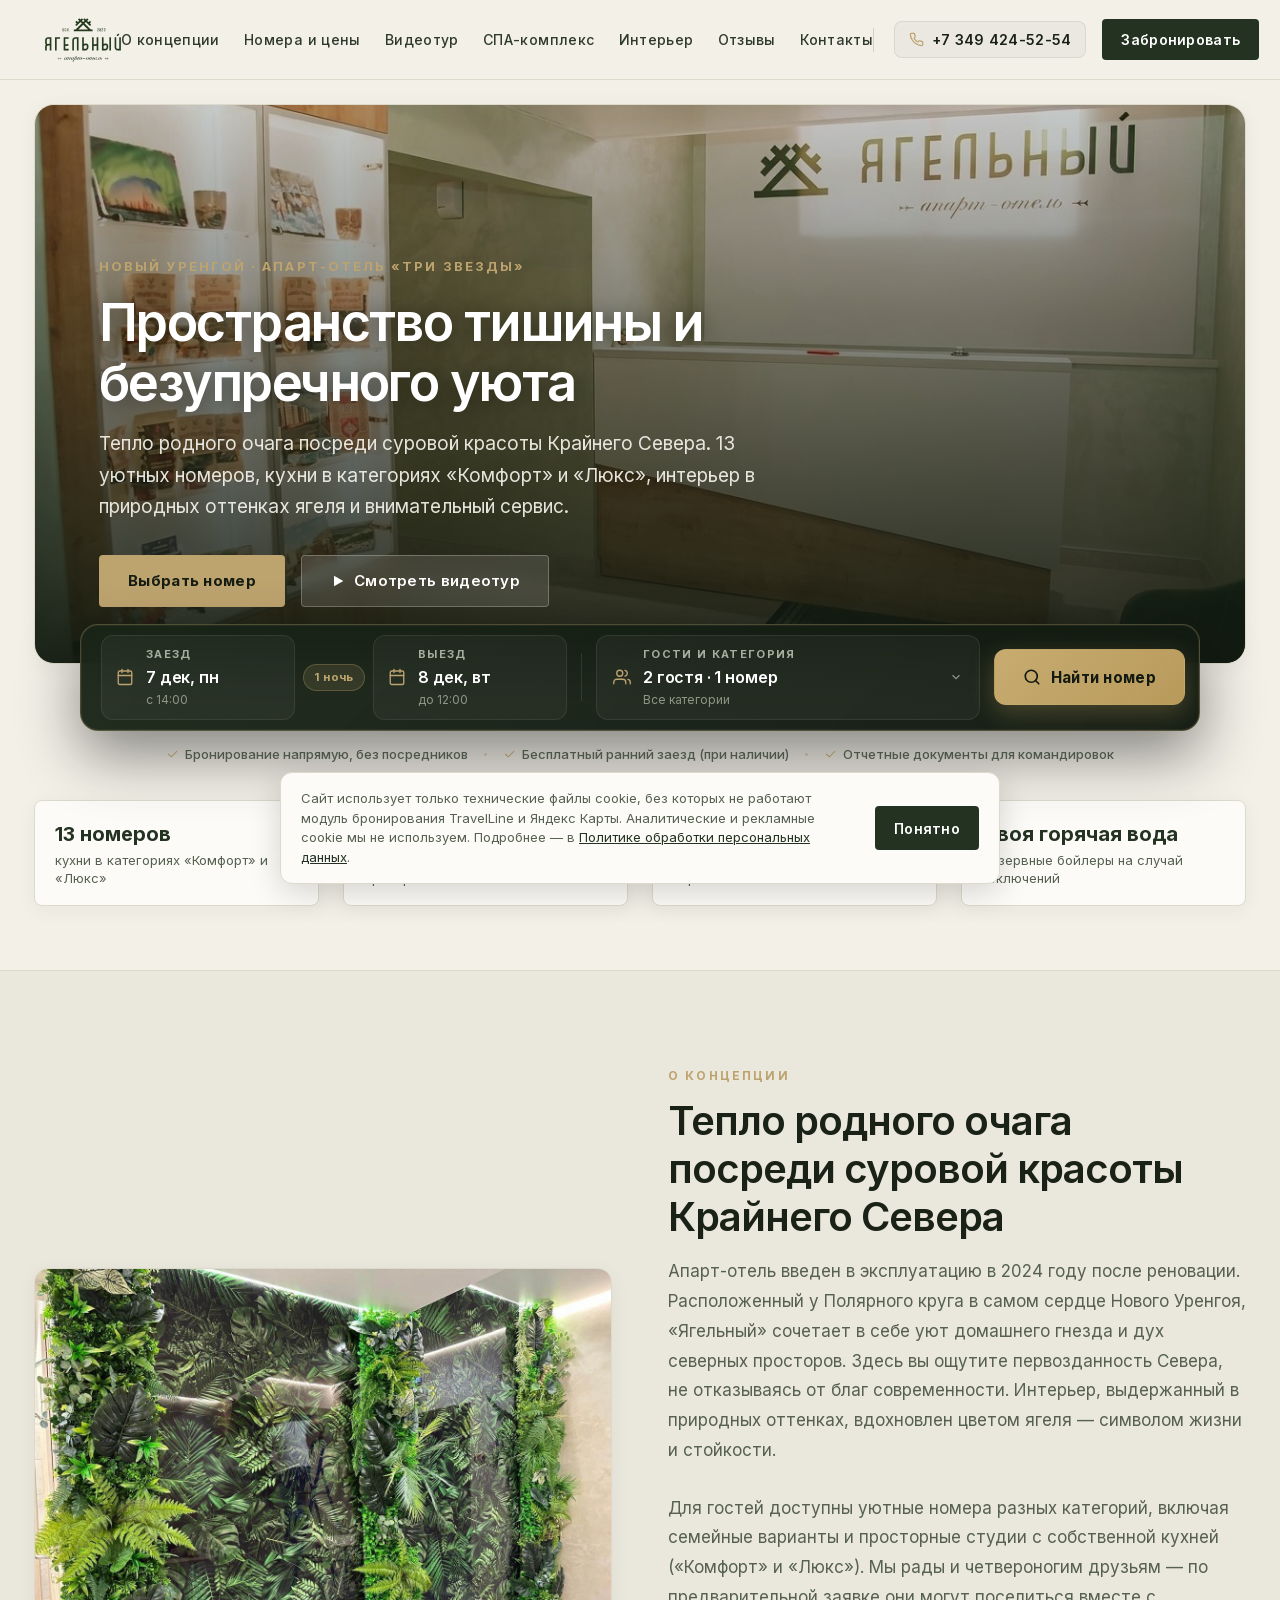
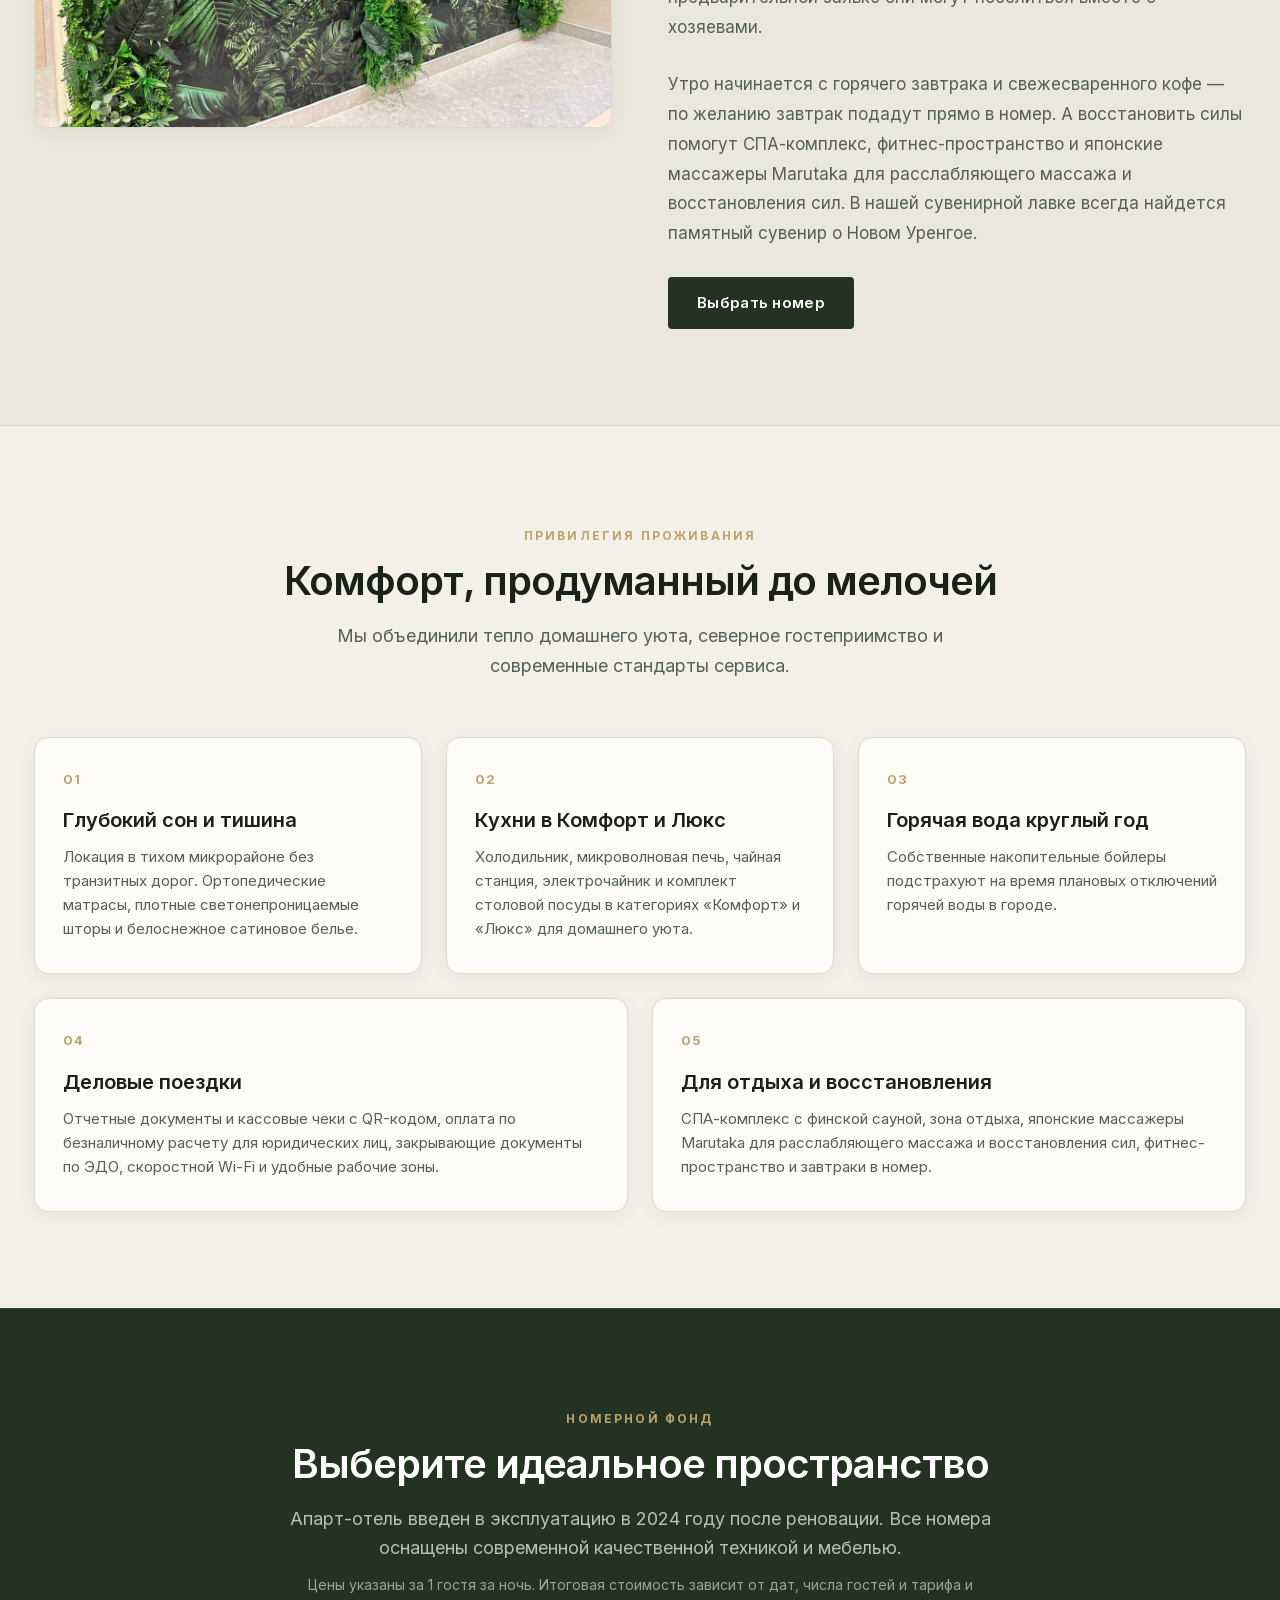
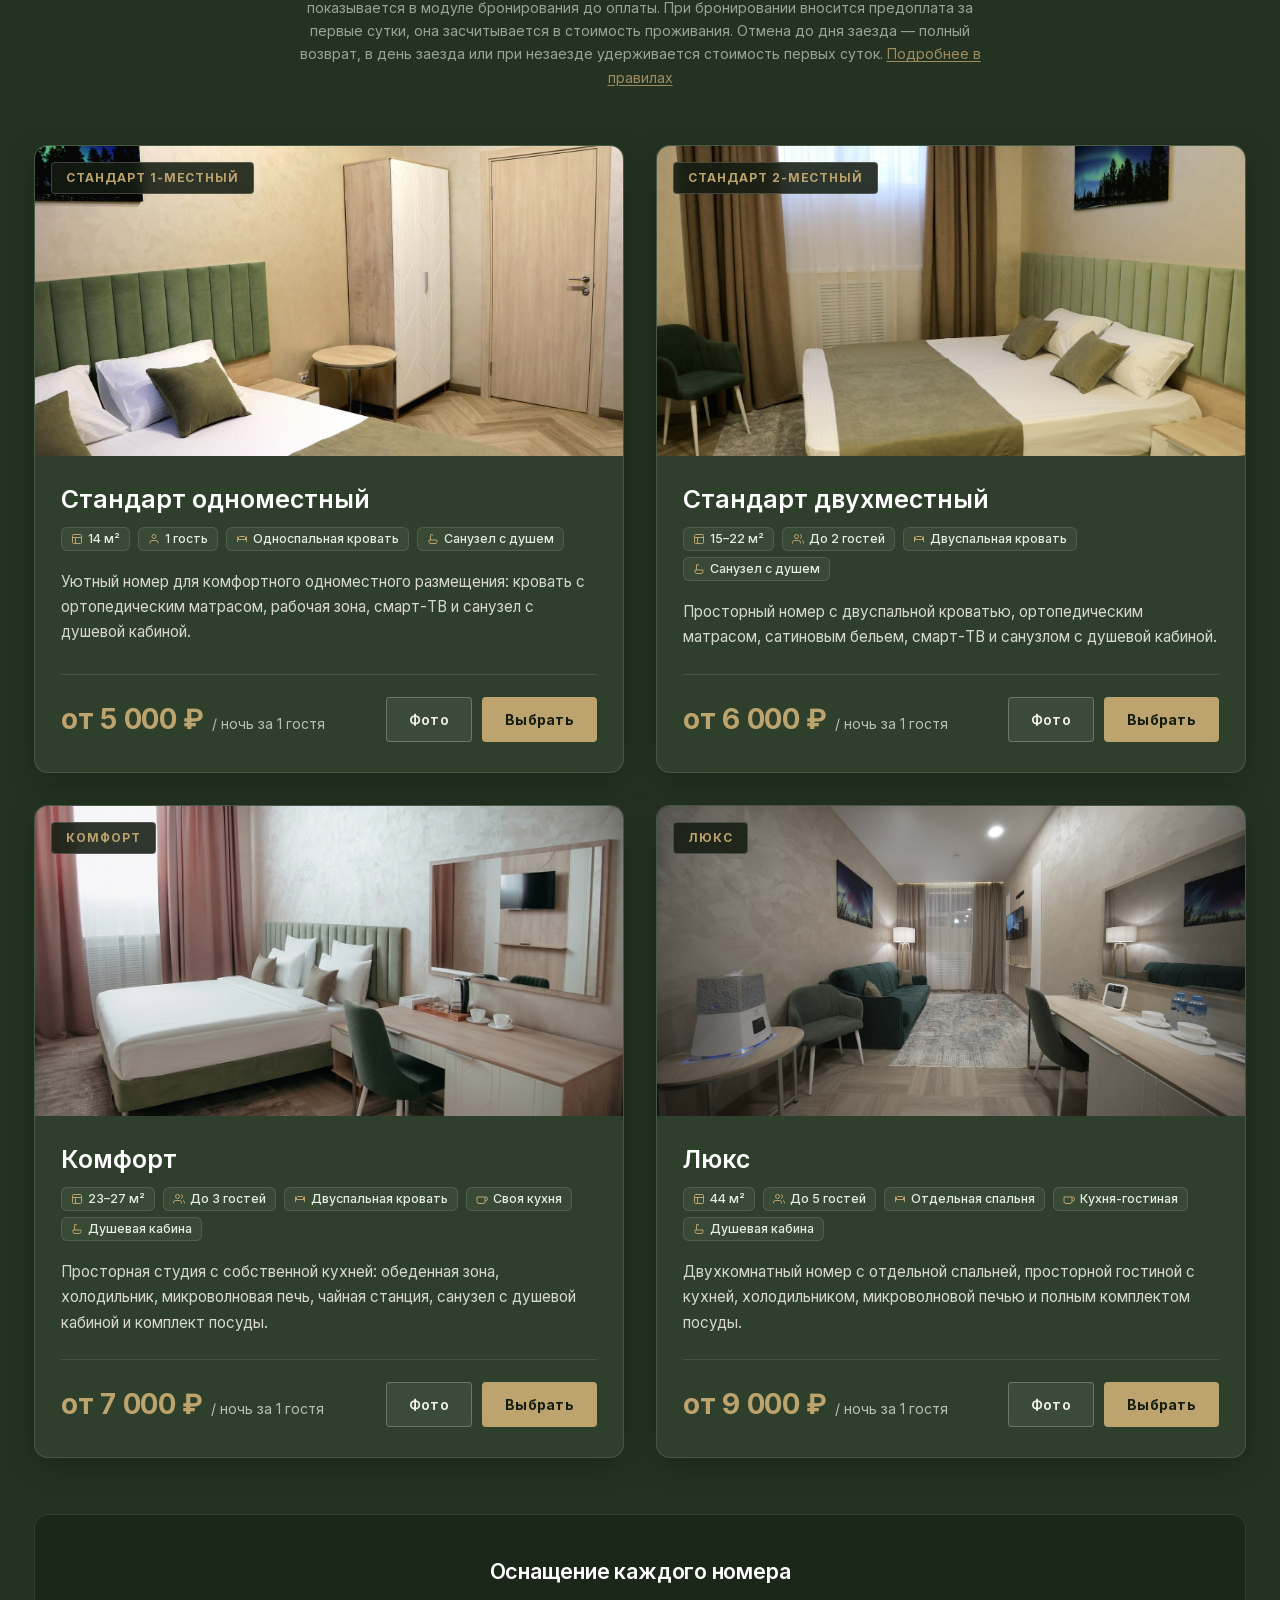
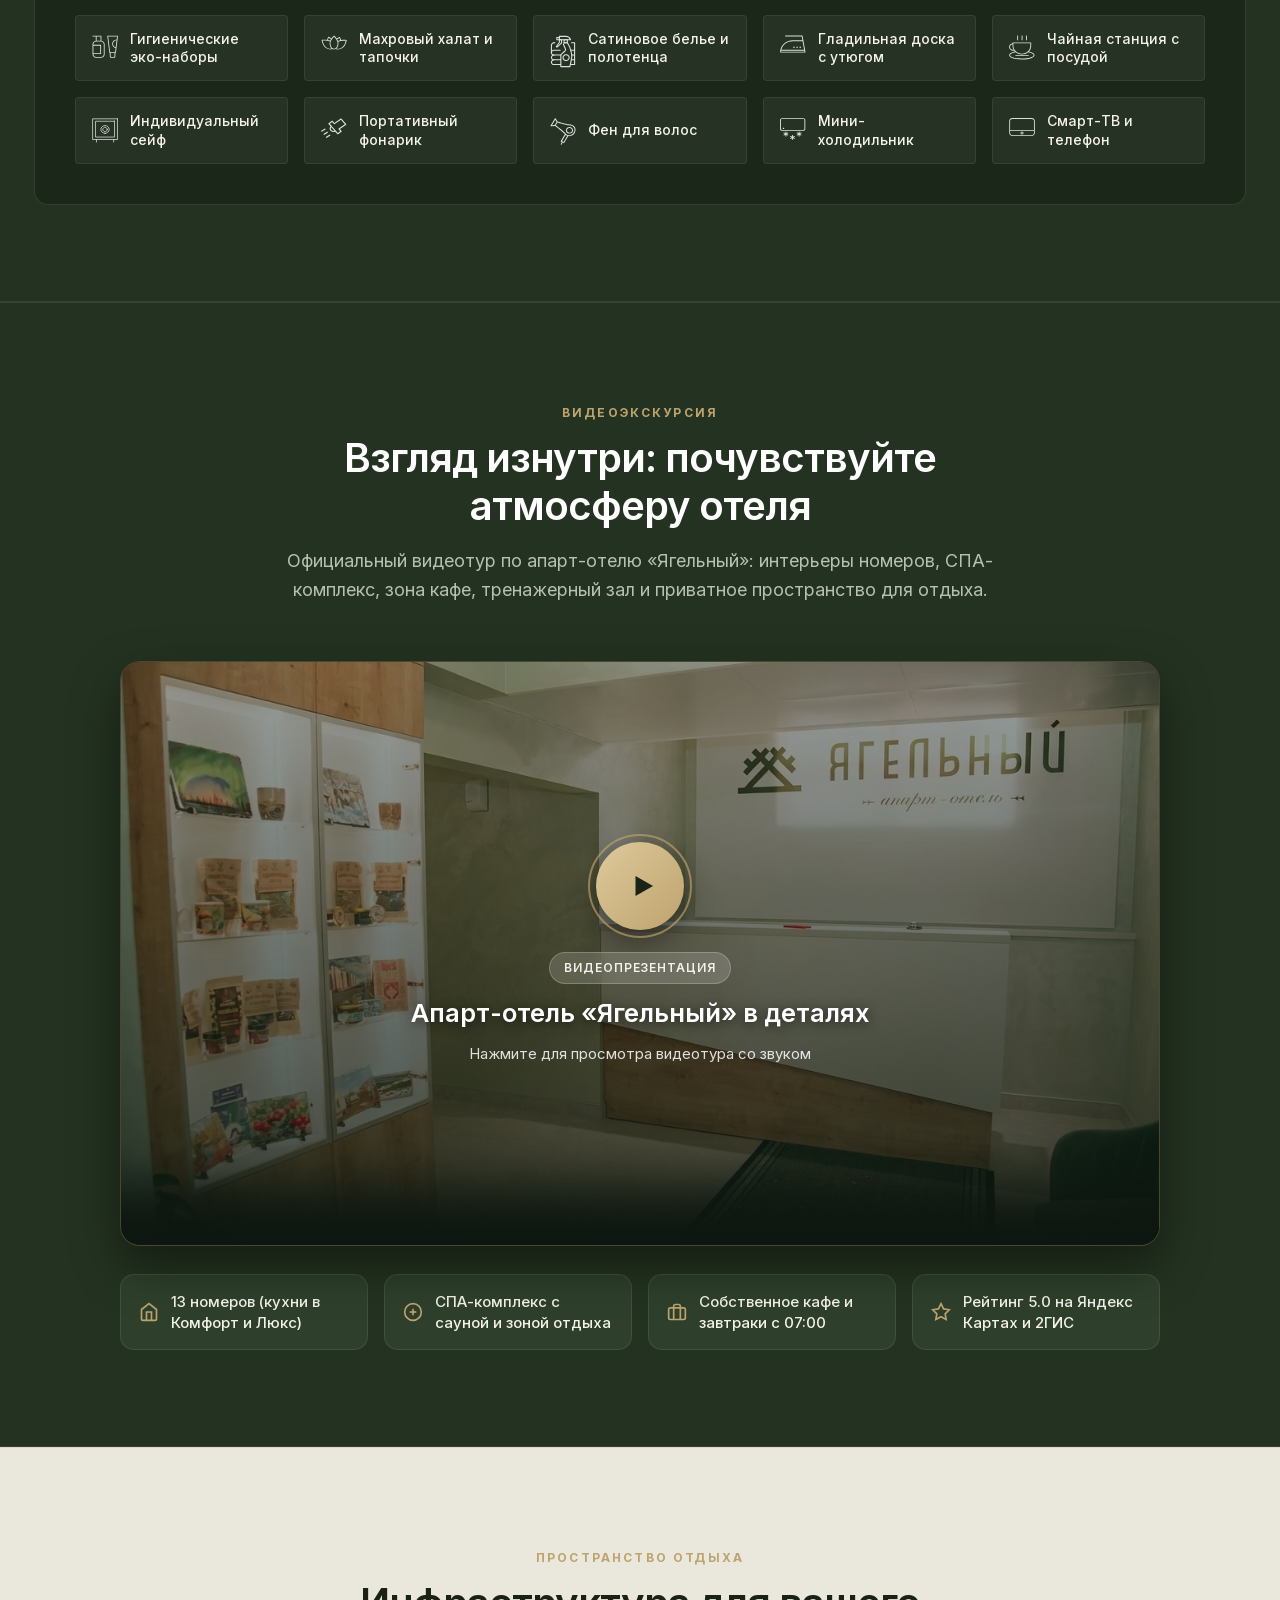
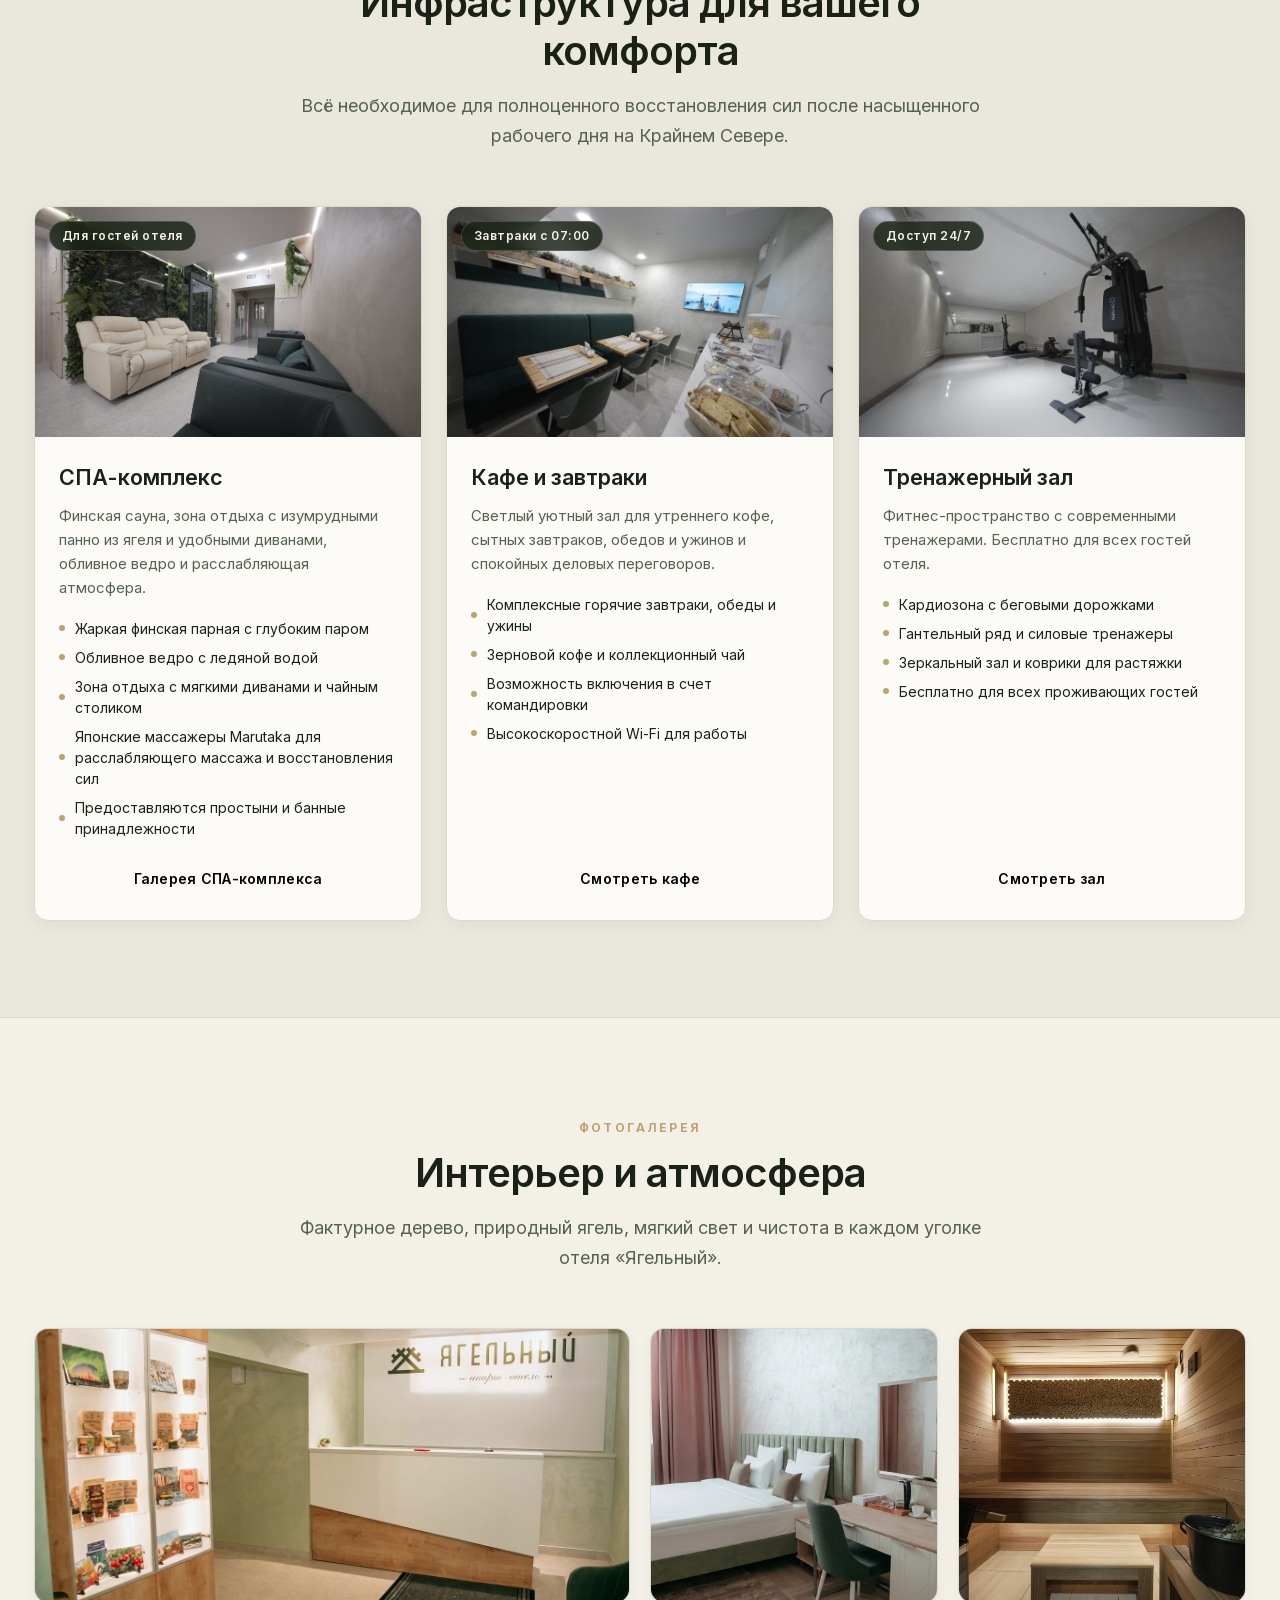
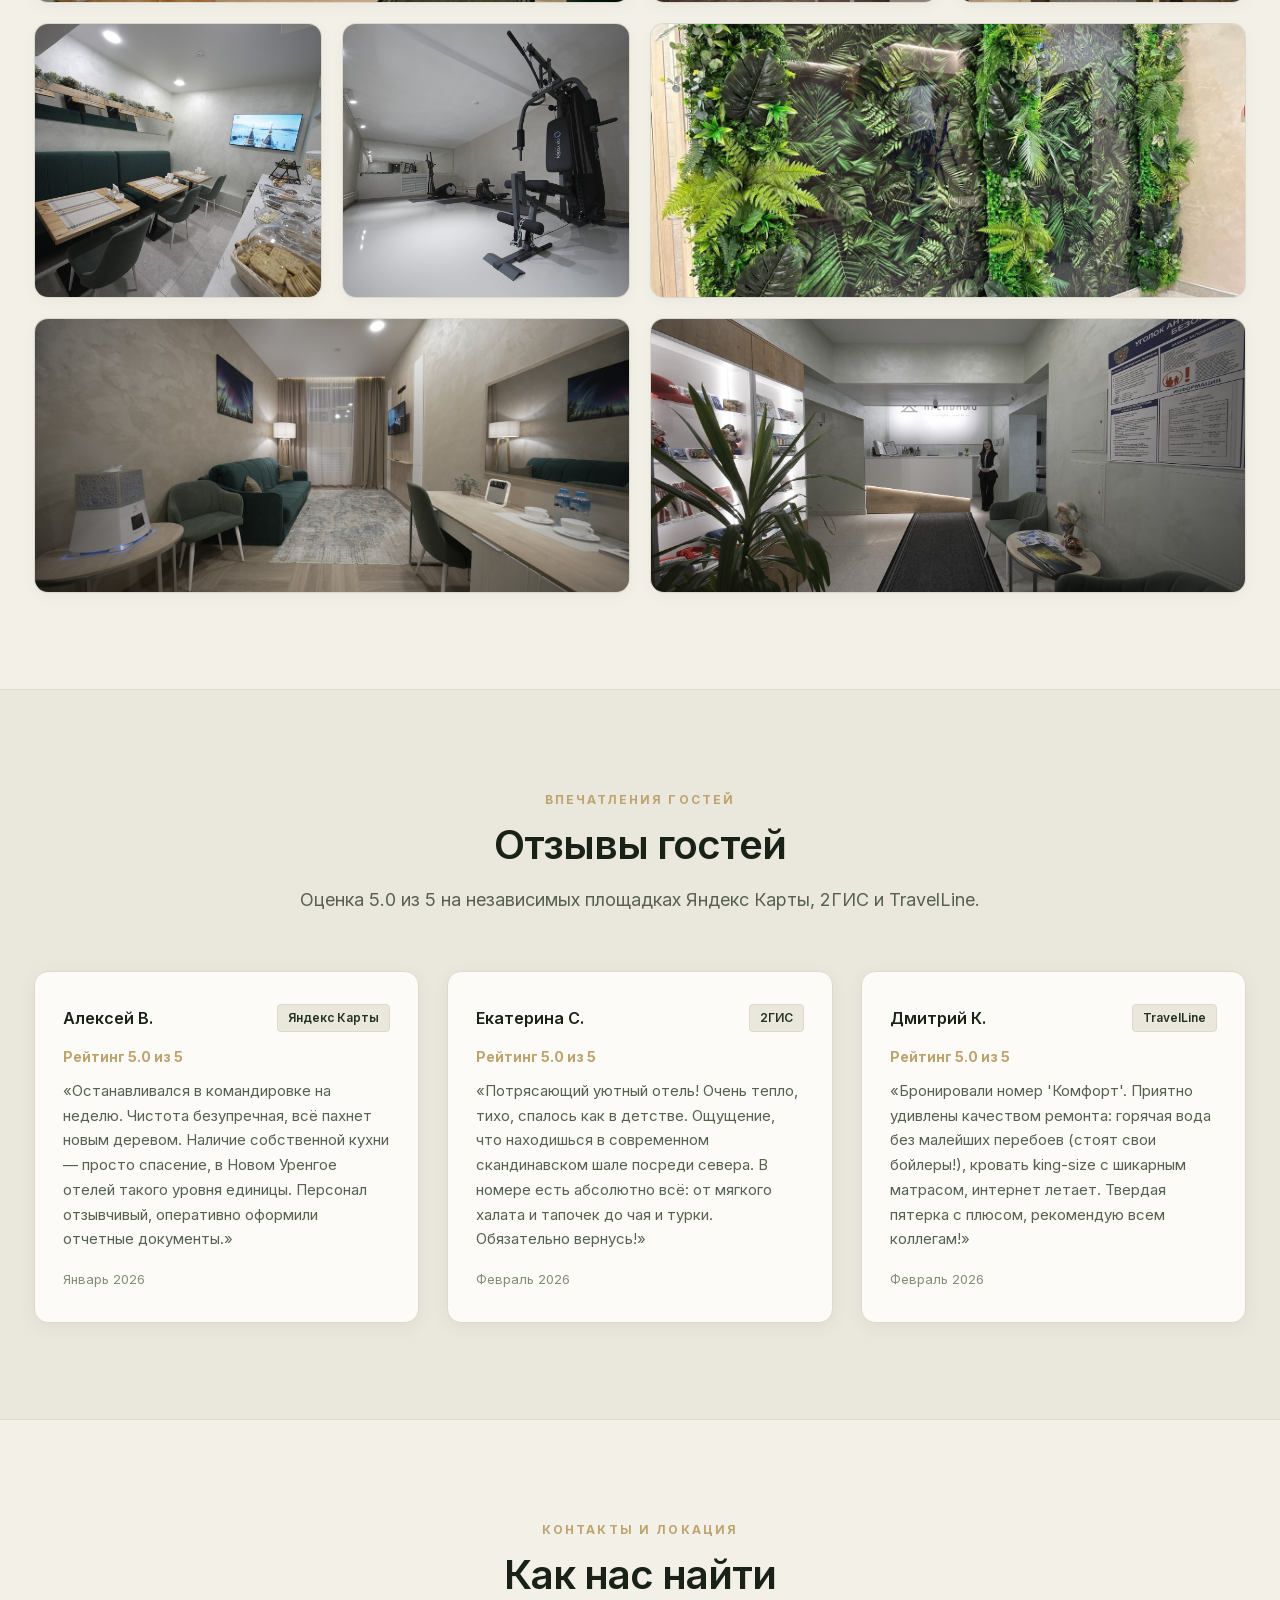
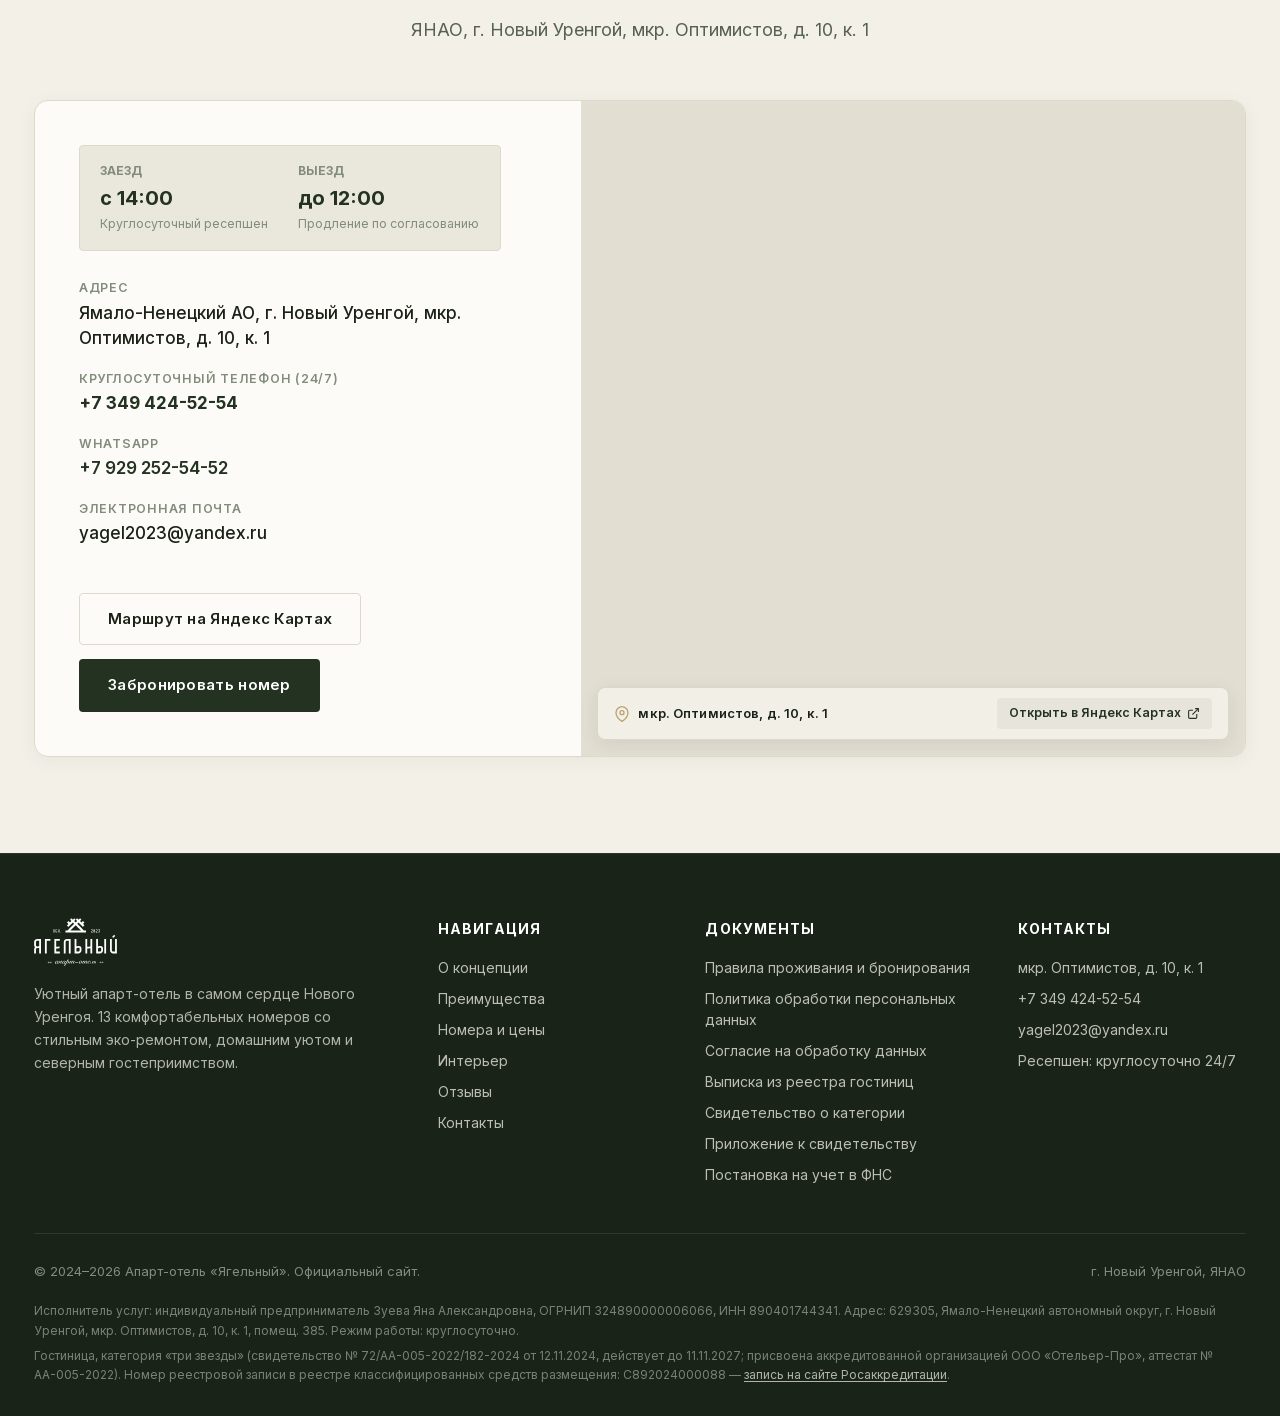
==== index.html @ 2e68753e "Итоговая проверка сайта: согласованы тексты, ссылка на ПП № 1912, шапка на телефоне - Правила: ранни" ====
<!DOCTYPE html>
<html lang="ru">
<head>
  <meta charset="UTF-8">
  <meta name="viewport" content="width=device-width, initial-scale=1.0">
  <title>Апарт-отель «Ягельный» в Новом Уренгое — Официальный сайт</title>
  <meta name="description" content="Официальный сайт апарт-отеля «Ягельный» в Новом Уренгое. 13 уютных номеров, кухни в категориях Комфорт и Люкс, СПА-комплекс, завтраки и сервис 24/7.">
  <meta name="keywords" content="отель новый уренгой, апарт отель ягельный, снять номер новый уренгой, гостиница ямал">
  <link rel="canonical" href="https://yagelhotel.ru/">

  <!-- Open Graph -->
  <meta property="og:type" content="website">
  <meta property="og:url" content="https://yagelhotel.ru/">
  <meta property="og:title" content="Апарт-отель «Ягельный» — Новый Уренгой">
  <meta property="og:description" content="Апарт-отель «Ягельный» у Полярного круга в Новом Уренгое: 13 номеров, кухни в категориях Комфорт и Люкс, СПА-комплекс и домашний уют.">
  <meta property="og:image" content="https://yagelhotel.ru/assets/images/web/hero_reception.jpg">

  <!-- Favicons -->
  <link rel="icon" type="image/svg+xml" href="assets/icons/favicon.svg">
  <link rel="icon" type="image/png" sizes="32x32" href="assets/icons/favicon.png">
  <link rel="apple-touch-icon" href="assets/icons/favicon.png">

  <!-- Шрифты Cormorant Garamond & Inter размещены локально (без передачи IP посетителей в Google) -->
  <link rel="stylesheet" href="assets/fonts/fonts.css">

  <!-- CSS -->
  <link rel="stylesheet" href="css/style.css?v=20261026c">

  <!-- Schema.org Hotel -->
  <script type="application/ld+json">
  {
    "@context": "https://schema.org",
    "@type": "Hotel",
    "name": "Апарт-отель Ягельный",
    "image": "https://yagelhotel.ru/assets/images/web/hero_reception.jpg",
    "telephone": "+73494245254",
    "email": "yagel2023@yandex.ru",
    "priceRange": "5000 - 9000 RUB",
    "address": {
      "@type": "PostalAddress",
      "streetAddress": "мкр. Оптимистов, д. 10, к. 1",
      "addressLocality": "Новый Уренгой",
      "addressRegion": "Ямало-Ненецкий автономный округ",
      "postalCode": "629305",
      "addressCountry": "RU"
    },
    "geo": {
      "@type": "GeoCoordinates",
      "latitude": "66.084882",
      "longitude": "76.655561"
    },
    "starRating": {
      "@type": "Rating",
      "ratingValue": "3"
    },
    "checkinTime": "14:00",
    "checkoutTime": "12:00"
  }
  </script>

  <!-- TravelLine Booking Engine Script (Официальный модуль онлайн-бронирования и эквайринга) -->
  <script type="text/javascript">
    (function(w) {
      var q = [
        ["setContext", "TL-INT-yagelhotel-ru_2024-11-28", "ru"],
        ["embed", "search-form", {
          container: "tl-search-form"
        }]
      ];
      var h = ["ru-ibe.tlintegration.ru", "ibe.tlintegration.ru", "ibe.tlintegration.com"];
      var t = w.travelline = (w.travelline || {}),
          ti = t.integration = (t.integration || {});
      ti.__cq = ti.__cq ? ti.__cq.concat(q) : q;
      if (!ti.__loader) {
        ti.__loader = true;
        var d = w.document, c = d.getElementsByTagName("head")[0] || d.getElementsByTagName("body")[0];
        function e(s, f) { return function() { w.TL || (c.removeChild(s), f()); }; }
        (function l(h) {
          if (0 === h.length) return;
          var s = d.createElement("script");
          s.isReloadFuncSet = "set"; s.type = "text/javascript"; s.async = !0; s.src = "https://" + h[0] + "/integration/loader.js";
          s.onerror = s.onload = e(s, function() { l(h.slice(1, h.length)); });
          c.appendChild(s);
        })(h);
      }
    })(window);
  </script>
</head>
<body>
  <!-- Контейнер для TravelLine -->
  <div id="tl-search-form" style="display:none;" aria-hidden="true"></div>
  <a id="tl-booking-trigger" href="?tl-booking-open=true" style="position:fixed;top:-1000px;left:-1000px;opacity:0;pointer-events:none;" aria-hidden="true"></a>

  <!-- Навигация -->
  <header class="header">
    <div class="header__inner">
      <a href="#" class="header__logo" aria-label="Ягельный Апарт-отель">
        <img src="assets/icons/svg_1714082821944.svg" alt="Апарт-отель Ягельный">
      </a>

      <nav class="header__nav">
        <a href="#concept" class="header__nav-link">О концепции</a>
        <a href="#rooms" class="header__nav-link">Номера и цены</a>
        <a href="#video-tour" class="header__nav-link">Видеотур</a>
        <a href="#facilities" class="header__nav-link">СПА-комплекс</a>
        <a href="#interer" class="header__nav-link">Интерьер</a>
        <a href="#reviews" class="header__nav-link">Отзывы</a>
        <a href="#contacts" class="header__nav-link">Контакты</a>
      </nav>

      <div class="header__actions">
        <div class="header__divider" aria-hidden="true"></div>
        <a href="tel:+73494245254" class="header__phone">
          <svg viewBox="0 0 24 24" width="15" height="15" fill="none" stroke="currentColor" stroke-width="2" stroke-linecap="round" stroke-linejoin="round" aria-hidden="true">
            <path d="M22 16.92v3a2 2 0 0 1-2.18 2 19.79 19.79 0 0 1-8.63-3.07 19.5 19.5 0 0 1-6-6 19.79 19.79 0 0 1-3.07-8.67A2 2 0 0 1 4.11 2h3a2 2 0 0 1 2 1.72 12.84 12.84 0 0 0 .7 2.81 2 2 0 0 1-.45 2.11L8.09 9.91a16 16 0 0 0 6 6l1.27-1.27a2 2 0 0 1 2.11-.45 12.84 12.84 0 0 0 2.81.7A2 2 0 0 1 22 16.92z"></path>
          </svg>
          <span>+7 349 424-52-54</span>
        </a>
        <a href="?tl-booking-open=true" class="btn btn--primary btn--sm" data-tl-booking-open="true" style="text-decoration: none;">Забронировать</a>
      </div>

      <button class="header__burger" aria-label="Открыть мобильное меню">
        <span></span>
        <span></span>
        <span></span>
      </button>
    </div>
  </header>

  <!-- Мобильное меню -->
  <div class="mobile-nav__overlay"></div>
  <aside class="mobile-nav">
    <div>
      <a href="#" class="header__logo" style="margin-bottom: 24px; display: block;">
        <img src="assets/icons/svg_1714082821944.svg" alt="Ягельный" style="height: 40px;">
      </a>
      <a href="#concept" class="mobile-nav__link">О концепции</a>
      <a href="#rooms" class="mobile-nav__link">Номера и цены</a>
      <a href="#video-tour" class="mobile-nav__link">Видеотур</a>
      <a href="#facilities" class="mobile-nav__link">СПА-комплекс</a>
      <a href="#interer" class="mobile-nav__link">Интерьер</a>
      <a href="#reviews" class="mobile-nav__link">Отзывы гостей</a>
      <a href="#contacts" class="mobile-nav__link">Контакты</a>
    </div>

    <div style="display: flex; flex-direction: column; gap: 12px; margin-top: 24px;">
      <a href="tel:+73494245254" class="header__phone" style="font-size: 1.05rem;">
        +7 349 424-52-54
      </a>
      <a href="https://wa.me/79292525452" target="_blank" rel="noopener noreferrer" style="font-size: 0.9375rem; color: var(--color-primary); font-weight: 500;">
        Написать в WhatsApp
      </a>
      <a href="?tl-booking-open=true" class="btn btn--primary" data-tl-booking-open="true" style="width: 100%; margin-top: 8px; text-align: center; text-decoration: none;">
        Забронировать номер
      </a>
    </div>
  </aside>

  <main>
    <!-- Главный экран: Панорамный вид с глубокой атмосферой -->
    <section class="hero">
      <div class="container">
        <div class="hero__card">
          <img src="assets/images/web/hero_reception.jpg" alt="Интерьер стойки регистрации апарт-отеля Ягельный" class="hero__bg">
          <div class="hero__scrim"></div>
          <div class="hero__content">
            <span class="hero__tag">Новый Уренгой · Апарт-отель «три звезды»</span>
            <h1 class="hero__title">Пространство тишины и безупречного уюта</h1>
            <p class="hero__desc">
              Тепло родного очага посреди суровой красоты Крайнего Севера. 13 уютных номеров, кухни в категориях «Комфорт» и «Люкс», интерьер в природных оттенках ягеля и внимательный сервис.
            </p>
            <div class="hero__cta-group">
              <a href="#rooms" class="btn btn--brass">Выбрать номер</a>
              <a href="#video-tour" class="btn btn--outline-light hero__video-link">
                <svg viewBox="0 0 24 24" width="16" height="16" fill="currentColor">
                  <polygon points="6 4 20 12 6 20 6 4"></polygon>
                </svg>
                Смотреть видеотур
              </a>
            </div>
          </div>
        </div>

        <!-- Премиальный виджет бронирования в стиле Quiet Luxury -->
        <div class="booking-widget" id="booking-widget">
          <div class="booking-widget__main">
            <!-- Блок выбора дат (Заезд и Выезд) -->
            <div class="booking-segment booking-segment--dates" id="bs-dates">
              <div class="booking-segment__cell" id="cell-checkin">
                <div class="booking-segment__icon">
                  <svg viewBox="0 0 24 24" width="18" height="18" fill="none" stroke="currentColor" stroke-width="1.8" stroke-linecap="round" stroke-linejoin="round">
                    <rect x="3" y="4" width="18" height="18" rx="2" ry="2"></rect>
                    <line x1="16" y1="2" x2="16" y2="6"></line>
                    <line x1="8" y1="2" x2="8" y2="6"></line>
                    <line x1="3" y1="10" x2="21" y2="10"></line>
                  </svg>
                </div>
                <div class="booking-segment__text">
                  <span class="booking-segment__label">Заезд</span>
                  <div class="booking-segment__val" id="bw-val-in">14 сен, вс</div>
                  <span class="booking-segment__hint">с 14:00</span>
                </div>
                <input type="date" id="date-in" class="booking-hidden-date" aria-label="Дата заезда">
              </div>

              <div class="booking-segment__duration" id="bw-duration">
                <span class="duration-badge" id="bw-nights-text">1 ночь</span>
              </div>

              <div class="booking-segment__cell" id="cell-checkout">
                <div class="booking-segment__icon">
                  <svg viewBox="0 0 24 24" width="18" height="18" fill="none" stroke="currentColor" stroke-width="1.8" stroke-linecap="round" stroke-linejoin="round">
                    <rect x="3" y="4" width="18" height="18" rx="2" ry="2"></rect>
                    <line x1="16" y1="2" x2="16" y2="6"></line>
                    <line x1="8" y1="2" x2="8" y2="6"></line>
                    <line x1="3" y1="10" x2="21" y2="10"></line>
                  </svg>
                </div>
                <div class="booking-segment__text">
                  <span class="booking-segment__label">Выезд</span>
                  <div class="booking-segment__val" id="bw-val-out">15 сен, пн</div>
                  <span class="booking-segment__hint">до 12:00</span>
                </div>
                <input type="date" id="date-out" class="booking-hidden-date" aria-label="Дата выезда">
              </div>

              <!-- Интерактивный календарь выбора дат (Luxury Datepicker) -->
              <div class="dates-popover" id="dates-popover" role="dialog" aria-label="Выбор дат проживания">
                <div class="dates-popover__header">
                  <div class="dates-popover__title-wrap">
                    <span class="dates-popover__title">Выберите даты проживания</span>
                    <span class="dates-popover__subtitle" id="dp-step-hint">Кликните на дату заезда, затем на дату выезда</span>
                  </div>
                  <div class="dates-popover__nav">
                    <button type="button" class="dp-nav-btn" id="dp-prev-month" aria-label="Предыдущий месяц">‹</button>
                    <button type="button" class="dp-nav-btn" id="dp-next-month" aria-label="Следующий месяц">›</button>
                  </div>
                </div>

                <div class="dates-popover__presets">
                  <button type="button" class="dp-preset-chip" data-preset="1">1 ночь</button>
                  <button type="button" class="dp-preset-chip active" data-preset="2">2 ночи</button>
                  <button type="button" class="dp-preset-chip" data-preset="3">3 ночи</button>
                  <button type="button" class="dp-preset-chip" data-preset="weekend">Выходные</button>
                  <button type="button" class="dp-preset-chip" data-preset="7">7 ночей</button>
                </div>

                <div class="dates-popover__calendars" id="dp-calendars-container"></div>

                <div class="dates-popover__footer">
                  <div class="dp-summary">
                    <div class="dp-summary__dates" id="dp-summary-dates">13 окт – 15 окт</div>
                    <div class="dp-summary__nights" id="dp-summary-nights">2 ночи в отеле</div>
                  </div>
                  <button type="button" class="btn btn--brass btn--sm" id="dp-apply-btn">Применить даты</button>
                </div>
              </div>
            </div>

            <!-- Разделитель -->
            <div class="booking-widget__sep"></div>

            <!-- Блок выбора гостей и категории номера -->
            <div class="booking-segment booking-segment--guests" id="bs-guests" tabindex="0" role="button" aria-haspopup="true" aria-expanded="false">
              <div class="booking-segment__icon">
                <svg viewBox="0 0 24 24" width="18" height="18" fill="none" stroke="currentColor" stroke-width="1.8" stroke-linecap="round" stroke-linejoin="round">
                  <path d="M17 21v-2a4 4 0 0 0-4-4H5a4 4 0 0 0-4 4v2"></path>
                  <circle cx="9" cy="7" r="4"></circle>
                  <path d="M23 21v-2a4 4 0 0 0-3-3.87"></path>
                  <path d="M16 3.13a4 4 0 0 1 0 7.75"></path>
                </svg>
              </div>
              <div class="booking-segment__text">
                <span class="booking-segment__label">Гости и категория</span>
                <div class="booking-segment__val" id="bw-val-guests">2 гостя · 1 номер</div>
                <span class="booking-segment__hint" id="bw-val-category">Все категории</span>
              </div>
              <div class="booking-segment__arrow">
                <svg viewBox="0 0 24 24" width="14" height="14" fill="none" stroke="currentColor" stroke-width="2"><polyline points="6 9 12 15 18 9"></polyline></svg>
              </div>

              <!-- Всплывающее меню выбора гостей и категории -->
              <div class="guests-popover" id="guests-popover" role="dialog" aria-label="Выбор гостей">
                <div class="guests-popover__row">
                  <div>
                    <div class="guests-popover__title">Взрослые</div>
                    <div class="guests-popover__sub">Старше 12 лет</div>
                  </div>
                  <div class="num-counter">
                    <button type="button" class="num-counter__btn" id="btn-adults-minus" aria-label="Уменьшить">−</button>
                    <span class="num-counter__val" id="val-adults">2</span>
                    <button type="button" class="num-counter__btn" id="btn-adults-plus" aria-label="Увеличить">+</button>
                  </div>
                </div>

                <div class="guests-popover__row">
                  <div>
                    <div class="guests-popover__title">Дети</div>
                    <div class="guests-popover__sub">До 12 лет</div>
                  </div>
                  <div class="num-counter">
                    <button type="button" class="num-counter__btn" id="btn-kids-minus" aria-label="Уменьшить">−</button>
                    <span class="num-counter__val" id="val-kids">0</span>
                    <button type="button" class="num-counter__btn" id="btn-kids-plus" aria-label="Увеличить">+</button>
                  </div>
                </div>

                <div class="guests-popover__divider"></div>

                <div class="guests-popover__category">
                  <label class="guests-popover__label" for="bw-category-select">Категория номера</label>
                  <select id="bw-category-select" class="guests-popover__select">
                    <option value="">Все категории</option>
                    <option value="314795">Стандарт одноместный (от 5 000 ₽)</option>
                    <option value="314796">Стандарт двухместный (от 6 000 ₽)</option>
                    <option value="314798">Комфорт (от 7 000 ₽)</option>
                    <option value="317310">Люкс (от 9 000 ₽)</option>
                  </select>
                </div>

                <button type="button" class="btn btn--brass btn--sm guests-popover__apply" id="btn-guests-apply">
                  Применить
                </button>
              </div>
            </div>

            <!-- Кнопка поиска -->
            <div class="booking-widget__cta">
              <button type="button" class="btn btn--brass btn--glow booking-search-btn" id="bw-submit-btn">
                <svg viewBox="0 0 24 24" width="18" height="18" fill="none" stroke="currentColor" stroke-width="2.2" stroke-linecap="round" stroke-linejoin="round">
                  <circle cx="11" cy="11" r="8"></circle>
                  <line x1="21" y1="21" x2="16.65" y2="16.65"></line>
                </svg>
                <span>Найти номер</span>
              </button>
            </div>
          </div>

          <!-- Привилегии прямого бронирования под строкой поиска -->
          <div class="booking-widget__trust">
            <div class="bw-trust-item">
              <svg viewBox="0 0 16 16" width="13" height="13" fill="#c7ab70"><path d="M13.854 3.646a.5.5 0 0 1 0 .708l-7 7a.5.5 0 0 1-.708 0l-3.5-3.5a.5.5 0 1 1 .708-.708L6.5 10.293l6.646-6.647a.5.5 0 0 1 .708 0z"/></svg>
              <span>Бронирование напрямую, без посредников</span>
            </div>
            <div class="bw-trust-dot"></div>
            <div class="bw-trust-item">
              <svg viewBox="0 0 16 16" width="13" height="13" fill="#c7ab70"><path d="M13.854 3.646a.5.5 0 0 1 0 .708l-7 7a.5.5 0 0 1-.708 0l-3.5-3.5a.5.5 0 1 1 .708-.708L6.5 10.293l6.646-6.647a.5.5 0 0 1 .708 0z"/></svg>
              <span>Бесплатный ранний заезд (при наличии)</span>
            </div>
            <div class="bw-trust-dot"></div>
            <div class="bw-trust-item">
              <svg viewBox="0 0 16 16" width="13" height="13" fill="#c7ab70"><path d="M13.854 3.646a.5.5 0 0 1 0 .708l-7 7a.5.5 0 0 1-.708 0l-3.5-3.5a.5.5 0 1 1 .708-.708L6.5 10.293l6.646-6.647a.5.5 0 0 1 .708 0z"/></svg>
              <span>Отчетные документы для командировок</span>
            </div>
          </div>
        </div>

        <!-- Ключевые показатели -->
        <div class="hero-stats">
          <div class="stat-item">
            <div class="stat-item__title">13 номеров</div>
            <div class="stat-item__desc">кухни в категориях «Комфорт» и «Люкс»</div>
          </div>
          <div class="stat-item">
            <div class="stat-item__title">5.0 рейтинг</div>
            <div class="stat-item__desc">на Яндекс Картах и в системах бронирования</div>
          </div>
          <div class="stat-item">
            <div class="stat-item__title">Заезд 24/7</div>
            <div class="stat-item__desc">круглосуточный доступ по смарт-картам</div>
          </div>
          <div class="stat-item">
            <div class="stat-item__title">Своя горячая вода</div>
            <div class="stat-item__desc">резервные бойлеры на случай отключений</div>
          </div>
        </div>
      </div>
    </section>

    <!-- Секция: О концепции отеля (Эдиториал) -->
    <section id="concept" class="section section--warm">
      <div class="container">
        <div class="editorial-grid">
          <div class="editorial-img-wrap">
            <img src="assets/images/web/facilities/hall_art_moss.jpg" alt="Живой северный ягель у входной группы апарт-отеля Ягельный">
          </div>
          <div class="editorial-content">
            <span class="section-tag">О концепции</span>
            <h2 class="section-title">Тепло родного очага посреди суровой красоты Крайнего Севера</h2>
            <p class="editorial-text">
              Апарт-отель введен в эксплуатацию в 2024 году после реновации. Расположенный у Полярного круга в самом сердце Нового Уренгоя, «Ягельный» сочетает в себе уют домашнего гнезда и дух северных просторов. Здесь вы ощутите первозданность Севера, не отказываясь от благ современности. Интерьер, выдержанный в природных оттенках, вдохновлен цветом ягеля — символом жизни и стойкости.
            </p>
            <p class="editorial-text">
              Для гостей доступны уютные номера разных категорий, включая семейные варианты и просторные студии с собственной кухней («Комфорт» и «Люкс»). Мы рады и четвероногим друзьям — по предварительной заявке они могут поселиться вместе с хозяевами.
            </p>
            <p class="editorial-text">
              Утро начинается с горячего завтрака и свежесваренного кофе — по желанию завтрак подадут прямо в номер. А восстановить силы помогут СПА-комплекс, фитнес-пространство и японские массажеры Marutaka для расслабляющего массажа и восстановления сил. В нашей сувенирной лавке всегда найдется памятный сувенир о Новом Уренгое.
            </p>
            <div>
              <a href="#rooms" class="btn btn--primary">Выбрать номер</a>
            </div>
          </div>
        </div>
      </div>
    </section>

    <!-- Секция: Почему выбирают нас -->
    <section id="why-us" class="section">
      <div class="container">
        <div class="section-header section-header--center">
          <span class="section-tag">Привилегия проживания</span>
          <h2 class="section-title">Комфорт, продуманный до мелочей</h2>
          <p class="section-subtitle">
            Мы объединили тепло домашнего уюта, северное гостеприимство и современные стандарты сервиса.
          </p>
        </div>

        <div class="why-grid">
          <div class="why-card">
            <span class="why-card__num">01</span>
            <h3 class="why-card__title">Глубокий сон и тишина</h3>
            <p class="why-card__desc">
              Локация в тихом микрорайоне без транзитных дорог. Ортопедические матрасы, плотные светонепроницаемые шторы и белоснежное сатиновое белье.
            </p>
          </div>

          <div class="why-card">
            <span class="why-card__num">02</span>
            <h3 class="why-card__title">Кухни в Комфорт и Люкс</h3>
            <p class="why-card__desc">
              Холодильник, микроволновая печь, чайная станция, электрочайник и комплект столовой посуды в категориях «Комфорт» и «Люкс» для домашнего уюта.
            </p>
          </div>

          <div class="why-card">
            <span class="why-card__num">03</span>
            <h3 class="why-card__title">Горячая вода круглый год</h3>
            <p class="why-card__desc">
              Собственные накопительные бойлеры подстрахуют на время плановых отключений горячей воды в городе.
            </p>
          </div>

          <div class="why-card">
            <span class="why-card__num">04</span>
            <h3 class="why-card__title">Деловые поездки</h3>
            <p class="why-card__desc">
              Отчетные документы и кассовые чеки с QR-кодом, оплата по безналичному расчету для юридических лиц, закрывающие документы по ЭДО, скоростной Wi-Fi и удобные рабочие зоны.
            </p>
          </div>

          <div class="why-card">
            <span class="why-card__num">05</span>
            <h3 class="why-card__title">Для отдыха и восстановления</h3>
            <p class="why-card__desc">
              СПА-комплекс с финской сауной, зона отдыха, японские массажеры Marutaka для расслабляющего массажа и восстановления сил, фитнес-пространство и завтраки в номер.
            </p>
          </div>
        </div>
      </div>
    </section>

    <!-- Секция Номеров: Темная глубокая хвоя (Контраст роскоши) -->
    <section id="rooms" class="section section--dark">
      <div class="container">
        <div class="section-header section-header--center">
          <span class="section-tag">Номерной фонд</span>
          <h2 class="section-title">Выберите идеальное пространство</h2>
          <p class="section-subtitle">
            Апарт-отель введен в эксплуатацию в 2024 году после реновации. Все номера оснащены современной качественной техникой и мебелью.
          </p>
          <p class="section-subtitle rooms-price-note">
            Цены указаны за 1 гостя за ночь. Итоговая стоимость зависит от дат, числа гостей и тарифа и показывается в модуле бронирования до оплаты.
            При бронировании вносится предоплата за первые сутки, она засчитывается в стоимость проживания. Отмена до дня заезда — полный возврат, в день заезда или при незаезде удерживается стоимость первых суток.
            <a href="rules.html#booking" class="rooms-price-note__link">Подробнее в правилах</a>
          </p>
        </div>

        <div class="rooms-grid">
          <!-- Стандарт одноместный -->
          <article class="room-card">
            <div class="room-card__media" data-room-gallery="standard_single">
              <img src="assets/images/web/rooms/standard_single.jpg" alt="Номер Стандарт одноместный" class="room-card__img">
              <span class="room-card__tag">Стандарт 1-местный</span>
            </div>
            <div class="room-card__body">
              <h3 class="room-card__title">Стандарт одноместный</h3>
              <div class="room-card__specs">
                <span class="spec-pill">
                  <svg viewBox="0 0 24 24" width="13" height="13" fill="none" stroke="currentColor" stroke-width="2"><rect x="3" y="3" width="18" height="18" rx="2"/><path d="M3 9h18M9 21V9"/></svg>
                  14 м²
                </span>
                <span class="spec-pill">
                  <svg viewBox="0 0 24 24" width="13" height="13" fill="none" stroke="currentColor" stroke-width="2"><path d="M20 21v-2a4 4 0 0 0-4-4H8a4 4 0 0 0-4 4v2"/><circle cx="12" cy="7" r="4"/></svg>
                  1 гость
                </span>
                <span class="spec-pill">
                  <svg viewBox="0 0 24 24" width="13" height="13" fill="none" stroke="currentColor" stroke-width="2"><path d="M3 7v11M21 7v11M3 13h18M7 7h10a2 2 0 0 1 2 2v4H5V9a2 2 0 0 1 2-2z"/></svg>
                  Односпальная кровать
                </span>
                <span class="spec-pill">
                  <svg viewBox="0 0 24 24" width="13" height="13" fill="none" stroke="currentColor" stroke-width="2"><path d="M4 14h16v3a4 4 0 0 1-4 4H8a4 4 0 0 1-4-4v-3zM7 14V4a1 1 0 0 1 1-1h2a1 1 0 0 1 1 1v1"/></svg>
                  Санузел с душем
                </span>
              </div>
              <p class="room-card__desc">
                Уютный номер для комфортного одноместного размещения: кровать с ортопедическим матрасом, рабочая зона, смарт-ТВ и санузел с душевой кабиной.
              </p>
              <div class="room-card__footer">
                <div class="room-card__price-wrap">
                  <span class="room-card__price-value">от 5 000 ₽</span>
                  <span class="room-card__price-unit">/ ночь за 1 гостя</span>
                </div>
                <div class="room-card__actions">
                  <button class="btn btn--outline-light btn--sm" data-room-gallery="standard_single">Фото</button>
                  <a href="?tl-booking-open=true&room-type=314795" class="btn btn--brass btn--sm" data-tl-room="314795" style="text-decoration: none;">Выбрать</a>
                </div>
              </div>
            </div>
          </article>

          <!-- Стандарт двухместный -->
          <article class="room-card">
            <div class="room-card__media" data-room-gallery="standard_double">
              <img src="assets/images/web/rooms/standard_double.jpg" alt="Номер Стандарт двухместный" class="room-card__img">
              <span class="room-card__tag">Стандарт 2-местный</span>
            </div>
            <div class="room-card__body">
              <h3 class="room-card__title">Стандарт двухместный</h3>
              <div class="room-card__specs">
                <span class="spec-pill">
                  <svg viewBox="0 0 24 24" width="13" height="13" fill="none" stroke="currentColor" stroke-width="2"><rect x="3" y="3" width="18" height="18" rx="2"/><path d="M3 9h18M9 21V9"/></svg>
                  15–22 м²
                </span>
                <span class="spec-pill">
                  <svg viewBox="0 0 24 24" width="13" height="13" fill="none" stroke="currentColor" stroke-width="2"><path d="M17 21v-2a4 4 0 0 0-4-4H5a4 4 0 0 0-4 4v2"/><circle cx="9" cy="7" r="4"/><path d="M23 21v-2a4 4 0 0 0-3-3.87"/><path d="M16 3.13a4 4 0 0 1 0 7.75"/></svg>
                  До 2 гостей
                </span>
                <span class="spec-pill">
                  <svg viewBox="0 0 24 24" width="13" height="13" fill="none" stroke="currentColor" stroke-width="2"><path d="M3 7v11M21 7v11M3 13h18M7 7h10a2 2 0 0 1 2 2v4H5V9a2 2 0 0 1 2-2z"/></svg>
                  Двуспальная кровать
                </span>
                <span class="spec-pill">
                  <svg viewBox="0 0 24 24" width="13" height="13" fill="none" stroke="currentColor" stroke-width="2"><path d="M4 14h16v3a4 4 0 0 1-4 4H8a4 4 0 0 1-4-4v-3zM7 14V4a1 1 0 0 1 1-1h2a1 1 0 0 1 1 1v1"/></svg>
                  Санузел с душем
                </span>
              </div>
              <p class="room-card__desc">
                Просторный номер с двуспальной кроватью, ортопедическим матрасом, сатиновым бельем, смарт-ТВ и санузлом с душевой кабиной.
              </p>
              <div class="room-card__footer">
                <div class="room-card__price-wrap">
                  <span class="room-card__price-value">от 6 000 ₽</span>
                  <span class="room-card__price-unit">/ ночь за 1 гостя</span>
                </div>
                <div class="room-card__actions">
                  <button class="btn btn--outline-light btn--sm" data-room-gallery="standard_double">Фото</button>
                  <a href="?tl-booking-open=true&room-type=314796" class="btn btn--brass btn--sm" data-tl-room="314796" style="text-decoration: none;">Выбрать</a>
                </div>
              </div>
            </div>
          </article>

          <!-- Комфорт -->
          <article class="room-card">
            <div class="room-card__media" data-room-gallery="comfort">
              <img src="assets/images/web/rooms/comfort_main.jpg" alt="Номер Комфорт" class="room-card__img">
              <span class="room-card__tag">Комфорт</span>
            </div>
            <div class="room-card__body">
              <h3 class="room-card__title">Комфорт</h3>
              <div class="room-card__specs">
                <span class="spec-pill">
                  <svg viewBox="0 0 24 24" width="13" height="13" fill="none" stroke="currentColor" stroke-width="2"><rect x="3" y="3" width="18" height="18" rx="2"/><path d="M3 9h18M9 21V9"/></svg>
                  23–27 м²
                </span>
                <span class="spec-pill">
                  <svg viewBox="0 0 24 24" width="13" height="13" fill="none" stroke="currentColor" stroke-width="2"><path d="M17 21v-2a4 4 0 0 0-4-4H5a4 4 0 0 0-4 4v2"/><circle cx="9" cy="7" r="4"/><path d="M23 21v-2a4 4 0 0 0-3-3.87"/><path d="M16 3.13a4 4 0 0 1 0 7.75"/></svg>
                  До 3 гостей
                </span>
                <span class="spec-pill">
                  <svg viewBox="0 0 24 24" width="13" height="13" fill="none" stroke="currentColor" stroke-width="2"><path d="M3 7v11M21 7v11M3 13h18M7 7h10a2 2 0 0 1 2 2v4H5V9a2 2 0 0 1 2-2z"/></svg>
                  Двуспальная кровать
                </span>
                <span class="spec-pill">
                  <svg viewBox="0 0 24 24" width="13" height="13" fill="none" stroke="currentColor" stroke-width="2"><path d="M18 8h1a4 4 0 0 1 0 8h-1M2 8h16v9a4 4 0 0 1-4 4H6a4 4 0 0 1-4-4V8z"/></svg>
                  Своя кухня
                </span>
                <span class="spec-pill">
                  <svg viewBox="0 0 24 24" width="13" height="13" fill="none" stroke="currentColor" stroke-width="2"><path d="M4 14h16v3a4 4 0 0 1-4 4H8a4 4 0 0 1-4-4v-3zM7 14V4a1 1 0 0 1 1-1h2a1 1 0 0 1 1 1v1"/></svg>
                  Душевая кабина
                </span>
              </div>
              <p class="room-card__desc">
                Просторная студия с собственной кухней: обеденная зона, холодильник, микроволновая печь, чайная станция, санузел с душевой кабиной и комплект посуды.
              </p>
              <div class="room-card__footer">
                <div class="room-card__price-wrap">
                  <span class="room-card__price-value">от 7 000 ₽</span>
                  <span class="room-card__price-unit">/ ночь за 1 гостя</span>
                </div>
                <div class="room-card__actions">
                  <button class="btn btn--outline-light btn--sm" data-room-gallery="comfort">Фото</button>
                  <a href="?tl-booking-open=true&room-type=314798" class="btn btn--brass btn--sm" data-tl-room="314798" style="text-decoration: none;">Выбрать</a>
                </div>
              </div>
            </div>
          </article>

          <!-- Люкс -->
          <article class="room-card">
            <div class="room-card__media" data-room-gallery="suite">
              <img src="assets/images/web/rooms/suite_main.jpg" alt="Номер Люкс" class="room-card__img">
              <span class="room-card__tag">Люкс</span>
            </div>
            <div class="room-card__body">
              <h3 class="room-card__title">Люкс</h3>
              <div class="room-card__specs">
                <span class="spec-pill">
                  <svg viewBox="0 0 24 24" width="13" height="13" fill="none" stroke="currentColor" stroke-width="2"><rect x="3" y="3" width="18" height="18" rx="2"/><path d="M3 9h18M9 21V9"/></svg>
                  44 м²
                </span>
                <span class="spec-pill">
                  <svg viewBox="0 0 24 24" width="13" height="13" fill="none" stroke="currentColor" stroke-width="2"><path d="M17 21v-2a4 4 0 0 0-4-4H5a4 4 0 0 0-4 4v2"/><circle cx="9" cy="7" r="4"/><path d="M23 21v-2a4 4 0 0 0-3-3.87"/><path d="M16 3.13a4 4 0 0 1 0 7.75"/></svg>
                  До 5 гостей
                </span>
                <span class="spec-pill">
                  <svg viewBox="0 0 24 24" width="13" height="13" fill="none" stroke="currentColor" stroke-width="2"><path d="M3 7v11M21 7v11M3 13h18M7 7h10a2 2 0 0 1 2 2v4H5V9a2 2 0 0 1 2-2z"/></svg>
                  Отдельная спальня
                </span>
                <span class="spec-pill">
                  <svg viewBox="0 0 24 24" width="13" height="13" fill="none" stroke="currentColor" stroke-width="2"><path d="M18 8h1a4 4 0 0 1 0 8h-1M2 8h16v9a4 4 0 0 1-4 4H6a4 4 0 0 1-4-4V8z"/></svg>
                  Кухня-гостиная
                </span>
                <span class="spec-pill">
                  <svg viewBox="0 0 24 24" width="13" height="13" fill="none" stroke="currentColor" stroke-width="2"><path d="M4 14h16v3a4 4 0 0 1-4 4H8a4 4 0 0 1-4-4v-3zM7 14V4a1 1 0 0 1 1-1h2a1 1 0 0 1 1 1v1"/></svg>
                  Душевая кабина
                </span>
              </div>
              <p class="room-card__desc">
                Двухкомнатный номер с отдельной спальней, просторной гостиной с кухней, холодильником, микроволновой печью и полным комплектом посуды.
              </p>
              <div class="room-card__footer">
                <div class="room-card__price-wrap">
                  <span class="room-card__price-value">от 9 000 ₽</span>
                  <span class="room-card__price-unit">/ ночь за 1 гостя</span>
                </div>
                <div class="room-card__actions">
                  <button class="btn btn--outline-light btn--sm" data-room-gallery="suite">Фото</button>
                  <a href="?tl-booking-open=true&room-type=317310" class="btn btn--brass btn--sm" data-tl-room="317310" style="text-decoration: none;">Выбрать</a>
                </div>
              </div>
            </div>
          </article>
        </div>

        <!-- Оснащение номеров -->
        <div class="amenities-panel">
          <h3 class="amenities-panel__title">Оснащение каждого номера</h3>
          <div class="amenities-grid">
            <div class="amenity-card">
              <div class="amenity-card__icon"><img src="assets/icons/1.svg" alt="Гигиенические эко-наборы"></div>
              <span class="amenity-card__name">Гигиенические эко-наборы</span>
            </div>
            <div class="amenity-card">
              <div class="amenity-card__icon"><img src="assets/icons/2.svg" alt="Махровый халат и тапочки"></div>
              <span class="amenity-card__name">Махровый халат и тапочки</span>
            </div>
            <div class="amenity-card">
              <div class="amenity-card__icon"><img src="assets/icons/svg_1714115341159.svg" alt="Сатиновое белье и полотенца"></div>
              <span class="amenity-card__name">Сатиновое белье и полотенца</span>
            </div>
            <div class="amenity-card">
              <div class="amenity-card__icon"><img src="assets/icons/4.svg" alt="Гладильная доска с утюгом"></div>
              <span class="amenity-card__name">Гладильная доска с утюгом</span>
            </div>
            <div class="amenity-card">
              <div class="amenity-card__icon"><img src="assets/icons/5.svg" alt="Чайная станция с посудой"></div>
              <span class="amenity-card__name">Чайная станция с посудой</span>
            </div>
            <div class="amenity-card">
              <div class="amenity-card__icon"><img src="assets/icons/6.svg" alt="Индивидуальный сейф"></div>
              <span class="amenity-card__name">Индивидуальный сейф</span>
            </div>
            <div class="amenity-card">
              <div class="amenity-card__icon"><img src="assets/icons/7.svg" alt="Портативный фонарик"></div>
              <span class="amenity-card__name">Портативный фонарик</span>
            </div>
            <div class="amenity-card">
              <div class="amenity-card__icon"><img src="assets/icons/8.svg" alt="Фен для волос"></div>
              <span class="amenity-card__name">Фен для волос</span>
            </div>
            <div class="amenity-card">
              <div class="amenity-card__icon"><img src="assets/icons/9.svg" alt="Мини-холодильник"></div>
              <span class="amenity-card__name">Мини-холодильник</span>
            </div>
            <div class="amenity-card">
              <div class="amenity-card__icon"><img src="assets/icons/10.svg" alt="Смарт-ТВ и телефон"></div>
              <span class="amenity-card__name">Смарт-ТВ и телефон</span>
            </div>
          </div>
        </div>
      </div>
    </section>

    <!-- Секция: Видеоэкскурсия по отелю (Видеотур) -->
    <section id="video-tour" class="section section--dark video-tour-section">
      <div class="container">
        <div class="section-header section-header--center">
          <span class="section-tag">Видеоэкскурсия</span>
          <h2 class="section-title">Взгляд изнутри: почувствуйте атмосферу отеля</h2>
          <p class="section-subtitle">
            Официальный видеотур по апарт-отелю «Ягельный»: интерьеры номеров, СПА-комплекс, зона кафе, тренажерный зал и приватное пространство для отдыха.
          </p>
        </div>

        <div class="video-showcase">
          <div class="video-container" id="video-container">
            <video id="hotel-presentation-video" preload="metadata" playsinline controls poster="assets/images/web/video_poster.jpg">
              <source src="assets/video/yagel_hotel_presentation.mp4" type="video/mp4">
              Ваш браузер не поддерживает встроенное воспроизведение видео.
            </video>
            <div class="video-poster-overlay" id="video-poster-overlay">
              <div class="video-poster-scrim"></div>
              <div class="video-overlay-content">
                <button type="button" class="video-play-btn" id="video-play-btn" aria-label="Воспроизвести видеотур">
                  <span class="video-play-btn__ripple"></span>
                  <span class="video-play-btn__icon">
                    <svg viewBox="0 0 24 24" width="30" height="30" fill="currentColor">
                      <polygon points="6 4 20 12 6 20 6 4"></polygon>
                    </svg>
                  </span>
                </button>
                <div class="video-overlay-info">
                  <span class="video-badge">Видеопрезентация</span>
                  <h3 class="video-overlay-title">Апарт-отель «Ягельный» в деталях</h3>
                  <p class="video-overlay-desc">Нажмите для просмотра видеотура со звуком</p>
                </div>
              </div>
            </div>
          </div>

          <div class="video-features-row">
            <div class="video-feature-pill">
              <svg viewBox="0 0 24 24" width="20" height="20" fill="none" stroke="currentColor" stroke-width="2">
                <path d="M3 9l9-7 9 7v11a2 2 0 0 1-2 2H5a2 2 0 0 1-2-2z"></path>
                <polyline points="9 22 9 12 15 12 15 22"></polyline>
              </svg>
              <span>13 номеров (кухни в Комфорт и Люкс)</span>
            </div>
            <div class="video-feature-pill">
              <svg viewBox="0 0 24 24" width="20" height="20" fill="none" stroke="currentColor" stroke-width="2">
                <circle cx="12" cy="12" r="10"></circle>
                <path d="M8 12h8"></path>
                <path d="M12 8v8"></path>
              </svg>
              <span>СПА-комплекс с сауной и зоной отдыха</span>
            </div>
            <div class="video-feature-pill">
              <svg viewBox="0 0 24 24" width="20" height="20" fill="none" stroke="currentColor" stroke-width="2">
                <rect x="2" y="7" width="20" height="14" rx="2" ry="2"></rect>
                <path d="M16 21V5a2 2 0 0 0-2-2h-4a2 2 0 0 0-2 2v16"></path>
              </svg>
              <span>Собственное кафе и завтраки с 07:00</span>
            </div>
            <div class="video-feature-pill">
              <svg viewBox="0 0 24 24" width="20" height="20" fill="none" stroke="currentColor" stroke-width="2">
                <polygon points="12 2 15.09 8.26 22 9.27 17 14.14 18.18 21.02 12 17.77 5.82 21.02 7 14.14 2 9.27 8.91 8.26 12 2"></polygon>
              </svg>
              <span>Рейтинг 5.0 на Яндекс Картах и 2ГИС</span>
            </div>
          </div>
        </div>
      </div>
    </section>

    <!-- Секция: Инфраструктура и отдых (Сауна, Кафе, Фитнес) -->
    <section id="facilities" class="section section--warm">
      <div class="container">
        <div class="section-header section-header--center">
          <span class="section-tag">Пространство отдыха</span>
          <h2 class="section-title">Инфраструктура для вашего комфорта</h2>
          <p class="section-subtitle">
            Всё необходимое для полноценного восстановления сил после насыщенного рабочего дня на Крайнем Севере.
          </p>
        </div>

        <div class="facilities-grid">
          <!-- Карточка 1: СПА-комплекс -->
          <article class="facility-card">
            <div class="facility-card__media">
              <img src="assets/images/web/facilities/sauna_lounge.jpg" alt="СПА-комплекс в апарт-отеле Ягельный" class="facility-card__img">
              <span class="facility-card__badge">Для гостей отеля</span>
            </div>
            <div class="facility-card__body">
              <h3 class="facility-card__title">СПА-комплекс</h3>
              <p class="facility-card__desc">
                Финская сауна, зона отдыха с изумрудными панно из ягеля и удобными диванами, обливное ведро и расслабляющая атмосфера.
              </p>
              <ul class="facility-card__features">
                <li>Жаркая финская парная с глубоким паром</li>
                <li>Обливное ведро с ледяной водой</li>
                <li>Зона отдыха с мягкими диванами и чайным столиком</li>
                <li>Японские массажеры Marutaka для расслабляющего массажа и восстановления сил</li>
                <li>Предоставляются простыни и банные принадлежности</li>
              </ul>
              <button class="btn btn--outline btn--sm facility-btn" data-room-gallery="sauna">Галерея СПА-комплекса</button>
            </div>
          </article>

          <!-- Карточка 2: Кафе и зона завтраков -->
          <article class="facility-card">
            <div class="facility-card__media">
              <img src="assets/images/web/facilities/cafe_main.jpg" alt="Кафе и зона завтраков" class="facility-card__img">
              <span class="facility-card__badge">Завтраки с 07:00</span>
            </div>
            <div class="facility-card__body">
              <h3 class="facility-card__title">Кафе и завтраки</h3>
              <p class="facility-card__desc">
                Светлый уютный зал для утреннего кофе, сытных завтраков, обедов и ужинов и спокойных деловых переговоров.
              </p>
              <ul class="facility-card__features">
                <li>Комплексные горячие завтраки, обеды и ужины</li>
                <li>Зерновой кофе и коллекционный чай</li>
                <li>Возможность включения в счет командировки</li>
                <li>Высокоскоростной Wi-Fi для работы</li>
              </ul>
              <button class="btn btn--outline btn--sm facility-btn" data-room-gallery="cafe">Смотреть кафе</button>
            </div>
          </article>

          <!-- Карточка 3: Тренажерный зал -->
          <article class="facility-card">
            <div class="facility-card__media">
              <img src="assets/images/web/facilities/gym_main.jpg" alt="Тренажерный зал отеля" class="facility-card__img">
              <span class="facility-card__badge">Доступ 24/7</span>
            </div>
            <div class="facility-card__body">
              <h3 class="facility-card__title">Тренажерный зал</h3>
              <p class="facility-card__desc">
                Фитнес-пространство с современными тренажерами. Бесплатно для всех гостей отеля.
              </p>
              <ul class="facility-card__features">
                <li>Кардиозона с беговыми дорожками</li>
                <li>Гантельный ряд и силовые тренажеры</li>
                <li>Зеркальный зал и коврики для растяжки</li>
                <li>Бесплатно для всех проживающих гостей</li>
              </ul>
              <button class="btn btn--outline btn--sm facility-btn" data-room-gallery="gym">Смотреть зал</button>
            </div>
          </article>
        </div>
      </div>
    </section>

    <!-- Секция: Интерьер отеля (Оригинальные фото в архитектурной сетке) -->
    <section id="interer" class="section">
      <div class="container">
        <div class="section-header section-header--center">
          <span class="section-tag">Фотогалерея</span>
          <h2 class="section-title">Интерьер и атмосфера</h2>
          <p class="section-subtitle">
            Фактурное дерево, природный ягель, мягкий свет и чистота в каждом уголке отеля «Ягельный».
          </p>
        </div>

        <div class="gallery-grid">
          <!-- Ряд 1: Ресепшен (2 колонки) + Комфорт (1) + Сауна (1) = 4 колонки -->
          <div class="gallery-cell gallery-cell--wide" data-full-img="assets/images/web/gallery/reception.jpg">
            <img src="assets/images/web/gallery/reception.jpg" alt="Стойка регистрации 24/7 (Ресепшен)" loading="lazy">
            <div class="gallery-cell__overlay">
              <div class="gallery-cell__info">
                <span class="gallery-cell__category">Входная группа</span>
                <h4 class="gallery-cell__title">Стойка регистрации 24/7</h4>
              </div>
              <div class="gallery-cell__icon" aria-hidden="true">
                <svg viewBox="0 0 24 24" width="18" height="18" fill="none" stroke="currentColor" stroke-width="2"><path d="M15 3h6v6M9 21H3v-6M21 3l-7 7M3 21l7-7"/></svg>
              </div>
            </div>
          </div>

          <div class="gallery-cell" data-full-img="assets/images/web/gallery/comfort_bed.jpg">
            <img src="assets/images/web/gallery/comfort_bed.jpg" alt="Номер Комфорт — гладкое сатиновое белье" loading="lazy">
            <div class="gallery-cell__overlay">
              <div class="gallery-cell__info">
                <span class="gallery-cell__category">Номера</span>
                <h4 class="gallery-cell__title">Номер Комфорт</h4>
              </div>
              <div class="gallery-cell__icon" aria-hidden="true">
                <svg viewBox="0 0 24 24" width="18" height="18" fill="none" stroke="currentColor" stroke-width="2"><path d="M15 3h6v6M9 21H3v-6M21 3l-7 7M3 21l7-7"/></svg>
              </div>
            </div>
          </div>

          <div class="gallery-cell" data-full-img="assets/images/web/facilities/sauna_steam_room.jpg">
            <img src="assets/images/web/facilities/sauna_steam_room.jpg" alt="СПА-комплекс — финская парная" loading="lazy">
            <div class="gallery-cell__overlay">
              <div class="gallery-cell__info">
                <span class="gallery-cell__category">Релакс</span>
                <h4 class="gallery-cell__title">СПА-комплекс</h4>
              </div>
              <div class="gallery-cell__icon" aria-hidden="true">
                <svg viewBox="0 0 24 24" width="18" height="18" fill="none" stroke="currentColor" stroke-width="2"><path d="M15 3h6v6M9 21H3v-6M21 3l-7 7M3 21l7-7"/></svg>
              </div>
            </div>
          </div>

          <!-- Ряд 2: Кафе (1) + Фитнес (1) + Арт-панно с ягелем (2 колонки) = 4 колонки -->
          <div class="gallery-cell" data-full-img="assets/images/web/facilities/cafe_main.jpg">
            <img src="assets/images/web/facilities/cafe_main.jpg" alt="Уютный зал кафе и завтраков" loading="lazy">
            <div class="gallery-cell__overlay">
              <div class="gallery-cell__info">
                <span class="gallery-cell__category">Питание</span>
                <h4 class="gallery-cell__title">Кафе и зона отдыха</h4>
              </div>
              <div class="gallery-cell__icon" aria-hidden="true">
                <svg viewBox="0 0 24 24" width="18" height="18" fill="none" stroke="currentColor" stroke-width="2"><path d="M15 3h6v6M9 21H3v-6M21 3l-7 7M3 21l7-7"/></svg>
              </div>
            </div>
          </div>

          <div class="gallery-cell" data-full-img="assets/images/web/facilities/gym_main.jpg">
            <img src="assets/images/web/facilities/gym_main.jpg" alt="Фитнес-зал с современными тренажерами" loading="lazy">
            <div class="gallery-cell__overlay">
              <div class="gallery-cell__info">
                <span class="gallery-cell__category">Спорт</span>
                <h4 class="gallery-cell__title">Фитнес-зал 24/7</h4>
              </div>
              <div class="gallery-cell__icon" aria-hidden="true">
                <svg viewBox="0 0 24 24" width="18" height="18" fill="none" stroke="currentColor" stroke-width="2"><path d="M15 3h6v6M9 21H3v-6M21 3l-7 7M3 21l7-7"/></svg>
              </div>
            </div>
          </div>

          <div class="gallery-cell gallery-cell--wide" data-full-img="assets/images/web/facilities/hall_art_moss.jpg">
            <img src="assets/images/web/facilities/hall_art_moss.jpg" alt="Северный ягель у входной группы" loading="lazy">
            <div class="gallery-cell__overlay">
              <div class="gallery-cell__info">
                <span class="gallery-cell__category">Эстетика</span>
                <h4 class="gallery-cell__title">Северный ягель у входной группы</h4>
              </div>
              <div class="gallery-cell__icon" aria-hidden="true">
                <svg viewBox="0 0 24 24" width="18" height="18" fill="none" stroke="currentColor" stroke-width="2"><path d="M15 3h6v6M9 21H3v-6M21 3l-7 7M3 21l7-7"/></svg>
              </div>
            </div>
          </div>

          <!-- Ряд 3: Люкс (2 колонки) + Холлы и коридоры (2 колонки) = 4 колонки -->
          <div class="gallery-cell gallery-cell--wide" data-full-img="assets/images/web/rooms/suite_main.jpg">
            <img src="assets/images/web/rooms/suite_main.jpg" alt="Гостиная номера Люкс" loading="lazy">
            <div class="gallery-cell__overlay">
              <div class="gallery-cell__info">
                <span class="gallery-cell__category">Номера</span>
                <h4 class="gallery-cell__title">Гостиная номера Люкс</h4>
              </div>
              <div class="gallery-cell__icon" aria-hidden="true">
                <svg viewBox="0 0 24 24" width="18" height="18" fill="none" stroke="currentColor" stroke-width="2"><path d="M15 3h6v6M9 21H3v-6M21 3l-7 7M3 21l7-7"/></svg>
              </div>
            </div>
          </div>

          <div class="gallery-cell gallery-cell--wide" data-full-img="assets/images/web/facilities/corridor.jpg">
            <img src="assets/images/web/facilities/corridor.jpg" alt="Дизайнерский коридор отеля" loading="lazy">
            <div class="gallery-cell__overlay">
              <div class="gallery-cell__info">
                <span class="gallery-cell__category">Интерьер</span>
                <h4 class="gallery-cell__title">Дизайнерские холлы</h4>
              </div>
              <div class="gallery-cell__icon" aria-hidden="true">
                <svg viewBox="0 0 24 24" width="18" height="18" fill="none" stroke="currentColor" stroke-width="2"><path d="M15 3h6v6M9 21H3v-6M21 3l-7 7M3 21l7-7"/></svg>
              </div>
            </div>
          </div>
        </div>
      </div>
    </section>

    <!-- Секция: Отзывы гостей (Теплый песчаный фон) -->
    <section id="reviews" class="section section--warm">
      <div class="container">
        <div class="section-header section-header--center">
          <span class="section-tag">Впечатления гостей</span>
          <h2 class="section-title">Отзывы гостей</h2>
          <p class="section-subtitle">
            Оценка 5.0 из 5 на независимых площадках Яндекс Карты, 2ГИС и TravelLine.
          </p>
        </div>

        <div class="reviews-grid">
          <div class="review-card">
            <div class="review-card__header">
              <span class="review-card__author">Алексей В.</span>
              <span class="review-card__badge">Яндекс Карты</span>
            </div>
            <div class="review-card__rating">Рейтинг 5.0 из 5</div>
            <p class="review-card__text">
              «Останавливался в командировке на неделю. Чистота безупречная, всё пахнет новым деревом. Наличие собственной кухни — просто спасение, в Новом Уренгое отелей такого уровня единицы. Персонал отзывчивый, оперативно оформили отчетные документы.»
            </p>
            <div class="review-card__date">Январь 2026</div>
          </div>

          <div class="review-card">
            <div class="review-card__header">
              <span class="review-card__author">Екатерина С.</span>
              <span class="review-card__badge">2ГИС</span>
            </div>
            <div class="review-card__rating">Рейтинг 5.0 из 5</div>
            <p class="review-card__text">
              «Потрясающий уютный отель! Очень тепло, тихо, спалось как в детстве. Ощущение, что находишься в современном скандинавском шале посреди севера. В номере есть абсолютно всё: от мягкого халата и тапочек до чая и турки. Обязательно вернусь!»
            </p>
            <div class="review-card__date">Февраль 2026</div>
          </div>

          <div class="review-card">
            <div class="review-card__header">
              <span class="review-card__author">Дмитрий К.</span>
              <span class="review-card__badge">TravelLine</span>
            </div>
            <div class="review-card__rating">Рейтинг 5.0 из 5</div>
            <p class="review-card__text">
              «Бронировали номер 'Комфорт'. Приятно удивлены качеством ремонта: горячая вода без малейших перебоев (стоят свои бойлеры!), кровать king-size с шикарным матрасом, интернет летает. Твердая пятерка с плюсом, рекомендую всем коллегам!»
            </p>
            <div class="review-card__date">Февраль 2026</div>
          </div>
        </div>
      </div>
    </section>

    <!-- Секция: Контакты и карта -->
    <section id="contacts" class="section">
      <div class="container">
        <div class="section-header section-header--center">
          <span class="section-tag">Контакты и локация</span>
          <h2 class="section-title">Как нас найти</h2>
          <p class="section-subtitle">
            ЯНАО, г. Новый Уренгой, мкр. Оптимистов, д. 10, к. 1
          </p>
        </div>

        <div class="contacts-grid">
          <div class="contacts-body">
            <div>
              <div class="policy-strip">
                <div>
                  <div class="policy-strip__label">Заезд</div>
                  <div class="policy-strip__value">с 14:00</div>
                  <div style="font-size: 0.775rem; color: var(--color-text-muted); margin-top: 2px;">Круглосуточный ресепшен</div>
                </div>
                <div>
                  <div class="policy-strip__label">Выезд</div>
                  <div class="policy-strip__value">до 12:00</div>
                  <div style="font-size: 0.775rem; color: var(--color-text-muted); margin-top: 2px;">Продление по согласованию</div>
                </div>
              </div>

              <div class="contact-row">
                <div class="contact-row__label">Адрес</div>
                <div class="contact-row__value">
                  Ямало-Ненецкий АО, г. Новый Уренгой, мкр. Оптимистов, д. 10, к. 1
                </div>
              </div>

              <div class="contact-row">
                <div class="contact-row__label">Круглосуточный телефон (24/7)</div>
                <div class="contact-row__value">
                  <a href="tel:+73494245254" style="font-weight: 700; color: var(--color-pine);">+7 349 424-52-54</a>
                </div>
              </div>

              <div class="contact-row">
                <div class="contact-row__label">WhatsApp</div>
                <div class="contact-row__value">
                  <a href="https://wa.me/79292525452" target="_blank" rel="noopener noreferrer" style="color: var(--color-pine); font-weight: 600;">+7 929 252-54-52</a>
                </div>
              </div>

              <div class="contact-row">
                <div class="contact-row__label">Электронная почта</div>
                <div class="contact-row__value">
                  <a href="mailto:yagel2023@yandex.ru">yagel2023@yandex.ru</a>
                </div>
              </div>
            </div>

            <div style="display: flex; gap: 14px; flex-wrap: wrap; margin-top: 28px;">
              <a href="https://yandex.ru/maps/-/CDV87Qll" target="_blank" rel="noopener noreferrer" class="btn btn--outline-dark">
                Маршрут на Яндекс Картах
              </a>
              <a href="?tl-booking-open=true" class="btn btn--primary" data-tl-booking-open="true" style="text-decoration: none;">
                Забронировать номер
              </a>
            </div>
          </div>

          <!-- Карта -->
          <div class="contacts-map-wrap">
            <iframe src="https://yandex.ru/map-widget/v1/?ll=76.655561%2C66.084200&z=16.8&pt=76.655561%2C66.084882" frameborder="0" allowfullscreen="true" title="Апарт-отель Ягельный на карте" loading="lazy"></iframe>
            <div class="map-luxury-bar">
              <div class="map-luxury-bar__info">
                <svg viewBox="0 0 24 24" width="16" height="16" fill="none" stroke="currentColor" stroke-width="2" aria-hidden="true">
                  <path d="M21 10c0 7-9 13-9 13s-9-6-9-13a9 9 0 0 1 18 0z"></path>
                  <circle cx="12" cy="10" r="3"></circle>
                </svg>
                <span>мкр. Оптимистов, д. 10, к. 1</span>
              </div>
              <a href="https://yandex.ru/maps/-/CDV87Qll" target="_blank" rel="noopener noreferrer" class="map-luxury-bar__link">
                <span>Открыть в Яндекс Картах</span>
                <svg viewBox="0 0 24 24" width="13" height="13" fill="none" stroke="currentColor" stroke-width="2" aria-hidden="true">
                  <path d="M18 13v6a2 2 0 0 1-2 2H5a2 2 0 0 1-2-2V8a2 2 0 0 1 2-2h6"></path>
                  <polyline points="15 3 21 3 21 9"></polyline>
                  <line x1="10" y1="14" x2="21" y2="3"></line>
                </svg>
              </a>
            </div>
          </div>
        </div>
      </div>
    </section>
  </main>

  <!-- Мобильная нижняя кнопка -->
  <div class="mobile-bottom-bar">
    <div style="display: flex; gap: 10px;">
      <a href="tel:+73494245254" class="btn btn--outline-dark" style="flex: 1; padding: 12px; text-align: center; text-decoration: none;">Позвонить</a>
      <a href="?tl-booking-open=true" class="btn btn--primary" data-tl-booking-open="true" style="flex: 2; padding: 12px; text-align: center; text-decoration: none;">Забронировать</a>
    </div>
  </div>

  <!-- Подвал -->
  <footer class="footer">
    <div class="container">
      <div class="footer__grid">
        <div class="footer__brand">
          <img src="assets/icons/svg_1714082821944.svg" alt="Апарт-отель Ягельный">
          <p>
            Уютный апарт-отель в самом сердце Нового Уренгоя. 13 комфортабельных номеров со стильным эко-ремонтом, домашним уютом и северным гостеприимством.
          </p>
        </div>

        <div>
          <h4 class="footer__title">Навигация</h4>
          <div class="footer__links">
            <a href="#concept">О концепции</a>
            <a href="#why-us">Преимущества</a>
            <a href="#rooms">Номера и цены</a>
            <a href="#interer">Интерьер</a>
            <a href="#reviews">Отзывы</a>
            <a href="#contacts">Контакты</a>
          </div>
        </div>

        <div>
          <h4 class="footer__title">Документы</h4>
          <div class="footer__links">
            <a href="rules.html">Правила проживания и бронирования</a>
            <a href="policy.html">Политика обработки персональных данных</a>
            <a href="agreement.html">Согласие на обработку данных</a>
            <a href="assets/docs/vypiska-reestr.jpg" target="_blank" rel="noopener">Выписка из реестра гостиниц</a>
            <a href="assets/docs/svidetelstvo-kategoriya-1.jpg" target="_blank" rel="noopener">Свидетельство о категории</a>
            <a href="assets/docs/svidetelstvo-kategoriya-2.jpg" target="_blank" rel="noopener">Приложение к свидетельству</a>
            <a href="assets/docs/uchet-fns.png" target="_blank" rel="noopener">Постановка на учет в ФНС</a>
          </div>
        </div>

        <div>
          <h4 class="footer__title">Контакты</h4>
          <div class="footer__links">
            <span>мкр. Оптимистов, д. 10, к. 1</span>
            <a href="tel:+73494245254">+7 349 424-52-54</a>
            <a href="mailto:yagel2023@yandex.ru">yagel2023@yandex.ru</a>
            <span>Ресепшен: круглосуточно 24/7</span>
          </div>
        </div>
      </div>

      <div class="footer__bottom">
        <div>© 2024–2026 Апарт-отель «Ягельный». Официальный сайт.</div>
        <div>г. Новый Уренгой, ЯНАО</div>
      </div>

      <div class="footer__legal">
        <p>
          Исполнитель услуг: индивидуальный предприниматель Зуева Яна Александровна, ОГРНИП 324890000006066, ИНН 890401744341.
          Адрес: 629305, Ямало-Ненецкий автономный округ, г. Новый Уренгой, мкр. Оптимистов, д. 10, к. 1, помещ. 385. Режим работы: круглосуточно.
        </p>
        <p>
          Гостиница, категория «три звезды» (свидетельство № 72/АА-005-2022/182-2024 от 12.11.2024, действует до 11.11.2027; присвоена аккредитованной организацией ООО «Отельер-Про», аттестат № АА-005-2022).
          Номер реестровой записи в реестре классифицированных средств размещения: С892024000088 —
          <a href="https://tourism.fsa.gov.ru/ru/resorts/hotels/017641e0-c608-11ef-92da-7389fca3574b/about-resort" target="_blank" rel="noopener">запись на сайте Росаккредитации</a>.
        </p>
      </div>
    </div>
  </footer>

  <!-- Уведомление об использовании cookie -->
  <div class="cookie-banner" id="cookie-banner" role="region" aria-label="Уведомление о cookie" hidden>
    <p class="cookie-banner__text">
      Сайт использует только технические файлы cookie, без которых не работают модуль бронирования TravelLine и Яндекс Карты. Аналитические и рекламные cookie мы не используем.
      Подробнее — в <a href="policy.html#cookie">Политике обработки персональных данных</a>.
    </p>
    <button type="button" class="btn btn--primary btn--sm cookie-banner__btn" id="cookie-accept">Понятно</button>
  </div>

  <!-- Lightbox для фото -->
  <div id="lightbox" class="lightbox" role="dialog" aria-modal="true" aria-label="Просмотр фотографии">
    <button id="lightbox-close" class="lightbox__close" aria-label="Закрыть">&times;</button>
    <button id="lightbox-prev" class="lightbox__arrow lightbox__arrow--prev" aria-label="Назад">&#10094;</button>
    <img id="lightbox-img" src="" alt="Фото номера" class="lightbox__img">
    <button id="lightbox-next" class="lightbox__arrow lightbox__arrow--next" aria-label="Вперед">&#10095;</button>
  </div>

  <!-- JavaScript -->
  <script src="js/main.js?v=20261026b"></script>
</body>
</html>
---- assets/fonts/fonts.css ----
/* Inter (SIL Open Font License 1.1), размещён локально, чтобы не передавать IP посетителей в Google */
/* cyrillic-ext */
@font-face {
  font-family: 'Inter';
  font-style: normal;
  font-weight: 300 700;
  font-display: swap;
  src: url(inter-cyrillic-ext.woff2) format('woff2');
  unicode-range: U+0460-052F, U+1C80-1C8A, U+20B4, U+2DE0-2DFF, U+A640-A69F, U+FE2E-FE2F;
}
/* cyrillic */
@font-face {
  font-family: 'Inter';
  font-style: normal;
  font-weight: 300 700;
  font-display: swap;
  src: url(inter-cyrillic.woff2) format('woff2');
  unicode-range: U+0301, U+0400-045F, U+0490-0491, U+04B0-04B1, U+2116;
}
/* latin-ext */
@font-face {
  font-family: 'Inter';
  font-style: normal;
  font-weight: 300 700;
  font-display: swap;
  src: url(inter-latin-ext.woff2) format('woff2');
  unicode-range: U+0100-02BA, U+02BD-02C5, U+02C7-02CC, U+02CE-02D7, U+02DD-02FF, U+0304, U+0308, U+0329, U+1D00-1DBF, U+1E00-1E9F, U+1EF2-1EFF, U+2020, U+20A0-20AB, U+20AD-20C4, U+2113, U+2C60-2C7F, U+A720-A7FF;
}
/* latin */
@font-face {
  font-family: 'Inter';
  font-style: normal;
  font-weight: 300 700;
  font-display: swap;
  src: url(inter-latin.woff2) format('woff2');
  unicode-range: U+0000-00FF, U+0131, U+0152-0153, U+02BB-02BC, U+02C6, U+02DA, U+02DC, U+0304, U+0308, U+0329, U+2000-206F, U+20AC, U+2122, U+2191, U+2193, U+2212, U+2215, U+FEFF, U+FFFD;
}
---- css/style.css ----
/* ==========================================================================
   АПАРТ-ОТЕЛЬ «ЯГЕЛЬНЫЙ» — НЕНАВЯЗЧИВАЯ РОСКОШЬ (QUIET LUXURY)
   Глубокая природная палитра, баланс теплого камня и темной хвои
   ========================================================================== */

/* Шрифт Inter подключается локально: assets/fonts/fonts.css */

:root {
  /* Палитра тихого люкса (Warm Linen, Nordic Pine, Deep Slate) */
  --color-pine-dark: #192317;       /* Глубокий ночной хвойный */
  --color-pine: #243321;            /* Благородная хвоя */
  --color-pine-card: #2e402b;       /* Карточки в темных блоках */
  --color-pine-light: #3f553b;      /* Акцентный мох */
  
  --color-sand: #d5d1c2;            /* Ягель / северный лен */
  --color-sand-light: #eae6da;      /* Светлый камень */
  --color-sand-dark: #b8b3a0;
  
  --color-bg: #f3f0e8;              /* Теплый фоновый известняк (никакой стерильной белизны) */
  --color-surface-warm: #fcfbf7;    /* Мягкая слоновая кость */
  --color-surface-subtle: #eae7dc;  /* Фактурный контрастный беж */
  
  --color-brass: #bda36e;           /* Приглушенная латунь / теплое золото */
  --color-brass-hover: #cfb782;
  
  --color-border: #dedacb;          /* Изящные мягкие разделители */
  --color-border-dark: rgba(255, 255, 255, 0.12);
  
  --color-text: #1a2217;            /* Глубокий темный антрацит */
  --color-text-secondary: #566151;  /* Спокойный лесной сланец */
  --color-text-muted: #828c7c;      /* Деликатные подписи */
  
  --color-text-light: #f4f2ea;      /* Светлый текст для темных блоков */
  --color-text-light-muted: #b8c0b2;
  
  --font-sans: 'Inter', -apple-system, BlinkMacSystemFont, 'Segoe UI', Roboto, sans-serif;
  
  --shadow-card: 0 4px 20px rgba(25, 35, 23, 0.05);
  --shadow-hover: 0 12px 36px rgba(25, 35, 23, 0.1);
  --shadow-dark-card: 0 8px 30px rgba(0, 0, 0, 0.25);
  
  --radius-xs: 4px;
  --radius-sm: 8px;
  --radius-md: 14px;
  --radius-lg: 20px;
  
  --container-max: 1260px;
  --header-height: 80px;
  
  --transition: all 0.25s cubic-bezier(0.2, 0, 0, 1);
}

/* --- Сброс и база --- */
*, *::before, *::after {
  box-sizing: border-box;
  margin: 0;
  padding: 0;
}

html {
  font-family: var(--font-sans);
  font-size: 16px;
  line-height: 1.5;
  color: var(--color-text);
  background-color: var(--color-bg);
  scroll-behavior: smooth;
  -webkit-font-smoothing: antialiased;
}

body {
  overflow-x: hidden;
  min-height: 100vh;
  display: flex;
  flex-direction: column;
}

img, svg {
  display: block;
  max-width: 100%;
  height: auto;
}

a {
  color: inherit;
  text-decoration: none;
  transition: var(--transition);
}

button {
  cursor: pointer;
  font-family: inherit;
  border: none;
  background: none;
}

.container {
  width: 100%;
  max-width: var(--container-max);
  margin: 0 auto;
  padding: 0 24px;
}

/* --- Секции --- */
.section {
  padding: 96px 0;
  position: relative;
}

.section--warm {
  background-color: var(--color-surface-subtle);
  border-top: 1px solid var(--color-border);
  border-bottom: 1px solid var(--color-border);
}

.section--dark {
  background-color: var(--color-pine);
  color: var(--color-text-light);
  border-top: 1px solid rgba(255, 255, 255, 0.08);
  border-bottom: 1px solid rgba(255, 255, 255, 0.08);
}

.section-header {
  margin-bottom: 56px;
}

.section-header--center {
  text-align: center;
  max-width: 720px;
  margin-left: auto;
  margin-right: auto;
}

.section-tag {
  display: inline-block;
  font-size: 0.75rem;
  font-weight: 700;
  text-transform: uppercase;
  letter-spacing: 0.18em;
  color: var(--color-brass);
  margin-bottom: 12px;
}

.section-title {
  font-size: 2.5rem;
  font-weight: 600;
  letter-spacing: -0.025em;
  line-height: 1.2;
  color: var(--color-text);
  margin-bottom: 16px;
}

.section--dark .section-title {
  color: #ffffff;
}

.section-subtitle {
  font-size: 1.125rem;
  color: var(--color-text-secondary);
  line-height: 1.65;
}

.section--dark .section-subtitle {
  color: var(--color-text-light-muted);
}

/* --- Кнопки (Quiet Luxury) --- */
.btn {
  display: inline-flex;
  align-items: center;
  justify-content: center;
  gap: 10px;
  padding: 14px 28px;
  font-size: 0.9375rem;
  font-weight: 600;
  border-radius: var(--radius-xs);
  transition: var(--transition);
  letter-spacing: 0.02em;
  white-space: nowrap;
}

.btn--primary {
  background-color: var(--color-pine);
  color: #ffffff;
  border: 1px solid transparent;
}

.btn--primary:hover {
  background-color: var(--color-pine-dark);
  transform: translateY(-2px);
  box-shadow: 0 6px 18px rgba(25, 35, 23, 0.2);
}

.btn--brass {
  background-color: var(--color-brass);
  color: #151d13;
  font-weight: 700;
  border: 1px solid transparent;
}

.btn--brass:hover {
  background-color: var(--color-brass-hover);
  transform: translateY(-2px);
  box-shadow: 0 6px 20px rgba(189, 163, 110, 0.35);
}

.btn--outline-dark {
  border: 1px solid var(--color-border);
  background: var(--color-surface-warm);
  color: var(--color-text);
}

.btn--outline-dark:hover {
  border-color: var(--color-text);
  background: #ffffff;
  transform: translateY(-2px);
}

.btn--outline-light {
  border: 1px solid rgba(255, 255, 255, 0.25);
  color: var(--color-text-light);
  background: rgba(255, 255, 255, 0.06);
}

.btn--outline-light:hover {
  border-color: var(--color-brass);
  color: var(--color-brass);
  background: rgba(255, 255, 255, 0.12);
  transform: translateY(-2px);
}

.btn--sm {
  padding: 9px 18px;
  font-size: 0.875rem;
}

/* --- Шапка --- */
/* ==========================================================================
   ВЕРХНЯЯ ПАНЕЛЬ НАВИГАЦИИ (HEADER)
   ========================================================================== */
.header {
  position: fixed;
  top: 0;
  left: 0;
  width: 100%;
  height: var(--header-height);
  background: rgba(243, 240, 232, 0.95);
  backdrop-filter: blur(16px);
  -webkit-backdrop-filter: blur(16px);
  z-index: 1000;
  border-bottom: 1px solid var(--color-border);
  transition: height 0.3s ease, background 0.3s ease, box-shadow 0.3s ease;
}

.header.scrolled {
  background: rgba(243, 240, 232, 0.98);
  height: 70px;
  box-shadow: 0 4px 24px rgba(25, 35, 23, 0.08);
}

.header__inner {
  width: 100%;
  max-width: 1560px;
  margin: 0 auto;
  padding: 0 clamp(24px, 3.5vw, 56px);
  height: 100%;
  display: flex;
  align-items: center;
  justify-content: space-between;
  box-sizing: border-box;
}

.header__logo {
  display: flex;
  align-items: center;
  flex-shrink: 0;
  text-decoration: none;
}

.header__logo img {
  height: 44px;
  width: auto;
  display: block;
  filter: brightness(0.2) sepia(1) hue-rotate(60deg) saturate(2);
  transition: opacity 0.2s ease, transform 0.2s ease;
}

.header__logo:hover img {
  opacity: 0.82;
  transform: translateY(-1px);
}

.header__nav {
  display: flex;
  align-items: center;
  justify-content: center;
  gap: clamp(18px, 1.9vw, 28px);
}

.header__nav-link {
  font-family: var(--font-main);
  font-size: 0.875rem;
  font-weight: 500;
  color: #2e3a2c;
  letter-spacing: 0.025em;
  white-space: nowrap;
  padding: 8px 0;
  position: relative;
  text-decoration: none;
  transition: color 0.2s ease;
}

.header__nav-link::after {
  content: '';
  position: absolute;
  bottom: 0;
  left: 0;
  width: 0;
  height: 1.5px;
  background-color: var(--color-brass);
  transition: width 0.25s ease;
  border-radius: 1px;
}

.header__nav-link:hover {
  color: #121c10;
}

.header__nav-link:hover::after {
  width: 100%;
}

.header__actions {
  display: flex;
  align-items: center;
  gap: 16px;
  flex-shrink: 0;
}

.header__divider {
  width: 1px;
  height: 24px;
  background: rgba(36, 51, 33, 0.16);
  flex-shrink: 0;
  margin-right: 4px;
}

.header__phone {
  display: inline-flex;
  align-items: center;
  gap: 8px;
  font-size: 0.875rem;
  font-weight: 600;
  color: var(--color-text);
  letter-spacing: 0.02em;
  white-space: nowrap;
  padding: 7px 14px;
  border-radius: var(--radius-sm);
  background: rgba(0, 0, 0, 0.035);
  border: 1px solid rgba(0, 0, 0, 0.07);
  transition: all 0.2s ease;
  text-decoration: none;
}

.header__phone svg {
  color: var(--color-brass);
  flex-shrink: 0;
}

.header__phone:hover {
  color: var(--color-brass);
  background: rgba(189, 163, 110, 0.1);
  border-color: rgba(189, 163, 110, 0.35);
}

.header__burger {
  display: none;
  flex-direction: column;
  justify-content: space-between;
  width: 26px;
  height: 18px;
}

.header__burger span {
  display: block;
  height: 2px;
  width: 100%;
  background-color: var(--color-text);
  border-radius: 1px;
}

/* Мобильное меню */
.mobile-nav {
  position: fixed;
  top: 0;
  right: -100%;
  width: 100%;
  max-width: 320px;
  height: 100vh;
  background: var(--color-surface-warm);
  z-index: 1001;
  padding: 80px 30px 40px;
  display: flex;
  flex-direction: column;
  justify-content: space-between;
  transition: right 0.3s ease;
  box-shadow: -6px 0 30px rgba(0, 0, 0, 0.15);
}

.mobile-nav.active {
  right: 0;
}

.mobile-nav__overlay {
  position: fixed;
  top: 0;
  left: 0;
  width: 100%;
  height: 100%;
  background: rgba(20, 27, 18, 0.6);
  backdrop-filter: blur(4px);
  z-index: 1000;
  opacity: 0;
  visibility: hidden;
  transition: opacity 0.25s ease;
}

.mobile-nav__overlay.active {
  opacity: 1;
  visibility: visible;
}

.mobile-nav__link {
  font-size: 1.15rem;
  font-weight: 500;
  padding: 12px 0;
  border-bottom: 1px solid var(--color-border);
  display: block;
  color: var(--color-text);
}

/* --- Главный экран (Hero) --- */
.hero {
  position: relative;
  padding-top: calc(var(--header-height) + 24px);
  padding-bottom: 64px;
}

.hero__card {
  position: relative;
  min-height: 560px;
  border-radius: var(--radius-lg);
  overflow: hidden;
  box-shadow: var(--shadow-card);
  border: 1px solid var(--color-border);
  display: flex;
  align-items: flex-end;
}

.hero__bg {
  position: absolute;
  top: 0;
  left: 0;
  width: 100%;
  height: 100%;
  object-fit: cover;
}

.hero__scrim {
  position: absolute;
  top: 0;
  left: 0;
  width: 100%;
  height: 100%;
  background: linear-gradient(180deg, rgba(20, 28, 18, 0.2) 0%, rgba(20, 28, 18, 0.65) 60%, rgba(20, 28, 18, 0.92) 100%);
}

.hero__content {
  position: relative;
  z-index: 2;
  padding: 56px 64px;
  max-width: 860px;
  color: #ffffff;
}

.hero__tag {
  display: inline-block;
  font-size: 0.8125rem;
  font-weight: 700;
  text-transform: uppercase;
  letter-spacing: 0.16em;
  color: var(--color-brass);
  margin-bottom: 16px;
}

.hero__title {
  font-size: 3.25rem;
  font-weight: 600;
  letter-spacing: -0.03em;
  line-height: 1.15;
  margin-bottom: 16px;
  text-shadow: 0 2px 20px rgba(0, 0, 0, 0.4);
}

.hero__desc {
  font-size: 1.1875rem;
  color: rgba(244, 242, 234, 0.92);
  line-height: 1.65;
  margin-bottom: 32px;
  max-width: 700px;
}

/* ==========================================================================
   Премиальный виджет бронирования (Quiet Luxury Booking Widget)
   ========================================================================== */
.booking-widget {
  position: relative;
  z-index: 20;
  max-width: 1120px;
  margin: -40px auto 0;
}

.booking-widget__main {
  background: linear-gradient(135deg, rgba(25, 36, 23, 0.96) 0%, rgba(18, 26, 17, 0.98) 100%);
  border: 1px solid rgba(199, 171, 112, 0.32);
  border-radius: 18px;
  padding: 10px 14px 10px 20px;
  box-shadow: 0 24px 60px rgba(0, 0, 0, 0.45), 0 0 0 1px rgba(255, 255, 255, 0.05) inset;
  backdrop-filter: blur(24px) saturate(160%);
  display: flex;
  align-items: center;
  gap: 14px;
  transition: var(--transition);
}

.booking-widget__main:focus-within {
  border-color: rgba(199, 171, 112, 0.6);
  box-shadow: 0 28px 70px rgba(0, 0, 0, 0.5), 0 0 28px rgba(199, 171, 112, 0.2);
}

/* Блок дат (Заезд и Выезд) */
.booking-segment--dates {
  position: relative;
  display: flex;
  align-items: center;
  gap: 8px;
  flex: 1.6;
}

.booking-segment__cell {
  position: relative;
  display: flex;
  align-items: center;
  gap: 12px;
  padding: 10px 14px;
  border-radius: 12px;
  background: rgba(255, 255, 255, 0.04);
  border: 1px solid rgba(255, 255, 255, 0.08);
  cursor: pointer;
  transition: var(--transition);
  flex: 1;
}

.booking-segment__cell:hover,
.booking-segment__cell.active {
  background: rgba(255, 255, 255, 0.09);
  border-color: rgba(199, 171, 112, 0.5);
  box-shadow: 0 0 15px rgba(199, 171, 112, 0.15);
}

.booking-segment__icon {
  color: var(--color-brass);
  display: flex;
  align-items: center;
  justify-content: center;
  flex-shrink: 0;
}

.booking-segment__text {
  display: flex;
  flex-direction: column;
  gap: 2px;
  min-width: 0;
}

.booking-segment__label {
  font-size: 0.6875rem;
  font-weight: 700;
  text-transform: uppercase;
  letter-spacing: 0.12em;
  color: #a4af9e;
}

.booking-segment__val {
  font-size: 1rem;
  font-weight: 600;
  color: #ffffff;
  white-space: nowrap;
  letter-spacing: -0.01em;
}

.booking-segment__hint {
  font-size: 0.75rem;
  color: #8c9886;
  white-space: nowrap;
}

.booking-hidden-date {
  position: absolute;
  top: 0;
  left: 0;
  width: 1px;
  height: 1px;
  opacity: 0;
  pointer-events: none;
}

/* Всплывающий календарь дат (Luxury Datepicker) */
.dates-popover {
  position: absolute;
  top: calc(100% + 14px);
  left: 0;
  width: min(600px, calc(100vw - 32px));
  background: #141f14;
  border: 1px solid rgba(199, 171, 112, 0.45);
  border-radius: 18px;
  padding: 20px;
  box-shadow: 0 28px 70px rgba(0, 0, 0, 0.8), 0 0 0 1px rgba(255, 255, 255, 0.06) inset;
  backdrop-filter: blur(28px);
  z-index: 1000;
  display: none;
  flex-direction: column;
  gap: 16px;
  cursor: default;
}

.dates-popover.active {
  display: flex;
  animation: popoverFadeIn 0.22s cubic-bezier(0.16, 1, 0.3, 1) forwards;
}

.dates-popover__header {
  display: flex;
  align-items: center;
  justify-content: space-between;
  gap: 16px;
  border-bottom: 1px solid rgba(255, 255, 255, 0.08);
  padding-bottom: 12px;
}

.dates-popover__title-wrap {
  display: flex;
  flex-direction: column;
  gap: 3px;
}

.dates-popover__title {
  font-size: 1rem;
  font-weight: 700;
  color: #ffffff;
  letter-spacing: -0.01em;
}

.dates-popover__subtitle {
  font-size: 0.75rem;
  color: var(--color-brass);
}

.dates-popover__nav {
  display: flex;
  align-items: center;
  gap: 6px;
}

.dp-nav-btn {
  width: 32px;
  height: 32px;
  border-radius: 8px;
  background: rgba(255, 255, 255, 0.06);
  border: 1px solid rgba(255, 255, 255, 0.12);
  color: #ffffff;
  font-size: 1.25rem;
  line-height: 1;
  display: flex;
  align-items: center;
  justify-content: center;
  cursor: pointer;
  transition: var(--transition);
}

.dp-nav-btn:hover {
  background: rgba(199, 171, 112, 0.2);
  border-color: var(--color-brass);
  color: var(--color-brass);
}

.dates-popover__presets {
  display: flex;
  align-items: center;
  gap: 8px;
  flex-wrap: wrap;
}

.dp-preset-chip {
  padding: 5px 12px;
  border-radius: 20px;
  background: rgba(255, 255, 255, 0.05);
  border: 1px solid rgba(255, 255, 255, 0.12);
  color: #cfd6cc;
  font-size: 0.78rem;
  font-weight: 600;
  cursor: pointer;
  transition: var(--transition);
}

.dp-preset-chip:hover {
  background: rgba(255, 255, 255, 0.1);
  color: #ffffff;
}

.dp-preset-chip.active {
  background: rgba(199, 171, 112, 0.2);
  border-color: var(--color-brass);
  color: var(--color-brass);
}

.dates-popover__calendars {
  display: grid;
  grid-template-columns: repeat(2, 1fr);
  gap: 20px;
}

@media (max-width: 600px) {
  .dates-popover__calendars {
    grid-template-columns: 1fr;
  }
}

.dp-month {
  display: flex;
  flex-direction: column;
  gap: 10px;
}

.dp-month__name {
  font-size: 0.88rem;
  font-weight: 700;
  color: #ffffff;
  text-align: center;
  text-transform: capitalize;
}

.dp-weekdays {
  display: grid;
  grid-template-columns: repeat(7, 1fr);
  gap: 2px;
  text-align: center;
}

.dp-weekday {
  font-size: 0.7rem;
  font-weight: 600;
  color: #7d8b77;
  padding: 4px 0;
}

.dp-days {
  display: grid;
  grid-template-columns: repeat(7, 1fr);
  gap: 3px 2px;
}

.dp-day {
  height: 36px;
  display: flex;
  align-items: center;
  justify-content: center;
  font-size: 0.84rem;
  font-weight: 500;
  color: #e4e8e2;
  border-radius: 8px;
  cursor: pointer;
  transition: background 0.15s ease, color 0.15s ease;
  position: relative;
  user-select: none;
}

.dp-day:hover:not(.dp-day--disabled) {
  background: rgba(199, 171, 112, 0.3);
  color: #ffffff;
}

.dp-day--disabled {
  opacity: 0.25;
  cursor: not-allowed;
  color: #636f5e;
}

.dp-day--today::after {
  content: '';
  position: absolute;
  bottom: 3px;
  width: 4px;
  height: 4px;
  border-radius: 50%;
  background: var(--color-brass);
}

.dp-day--in-range {
  background: rgba(199, 171, 112, 0.18);
  color: #ffffff;
  border-radius: 0;
}

.dp-day--range-start {
  background: var(--color-brass) !important;
  color: #121a11 !important;
  font-weight: 700;
  border-top-left-radius: 8px !important;
  border-bottom-left-radius: 8px !important;
  border-top-right-radius: 0;
  border-bottom-right-radius: 0;
}

.dp-day--range-end,
.dp-day--hover-end {
  background: var(--color-brass) !important;
  color: #121a11 !important;
  font-weight: 700;
  border-top-right-radius: 8px !important;
  border-bottom-right-radius: 8px !important;
  border-top-left-radius: 0;
  border-bottom-left-radius: 0;
}

.dp-day--range-start.dp-day--range-end,
.dp-day--range-start.dp-day--hover-end {
  border-radius: 8px !important;
}

.dates-popover__footer {
  display: flex;
  align-items: center;
  justify-content: space-between;
  border-top: 1px solid rgba(255, 255, 255, 0.08);
  padding-top: 14px;
  gap: 16px;
}

.dp-summary {
  display: flex;
  flex-direction: column;
  gap: 2px;
}

.dp-summary__dates {
  font-size: 0.92rem;
  font-weight: 700;
  color: #ffffff;
}

.dp-summary__nights {
  font-size: 0.75rem;
  color: #8c9886;
}

/* Бейдж длительности проживания */
.booking-segment__duration {
  display: flex;
  align-items: center;
  justify-content: center;
  flex-shrink: 0;
}

.duration-badge {
  font-size: 0.72rem;
  font-weight: 700;
  color: var(--color-brass);
  background: rgba(199, 171, 112, 0.14);
  border: 1px solid rgba(199, 171, 112, 0.28);
  padding: 4px 10px;
  border-radius: 20px;
  white-space: nowrap;
  letter-spacing: 0.04em;
}

/* Вертикальный разделитель */
.booking-widget__sep {
  width: 1px;
  height: 48px;
  background: rgba(255, 255, 255, 0.1);
  flex-shrink: 0;
}

/* Сегмент гостей */
.booking-segment--guests {
  position: relative;
  display: flex;
  align-items: center;
  gap: 12px;
  padding: 10px 16px;
  border-radius: 12px;
  background: rgba(255, 255, 255, 0.04);
  border: 1px solid rgba(255, 255, 255, 0.08);
  cursor: pointer;
  transition: var(--transition);
  flex: 1.2;
}

.booking-segment--guests:hover,
.booking-segment--guests.active {
  background: rgba(255, 255, 255, 0.09);
  border-color: rgba(199, 171, 112, 0.4);
}

.booking-segment__arrow {
  margin-left: auto;
  color: #8c9886;
  display: flex;
  align-items: center;
  transition: transform 0.2s ease;
}

.booking-segment--guests.active .booking-segment__arrow {
  transform: rotate(180deg);
  color: var(--color-brass);
}

/* Всплывающее меню выбора гостей (Popover) */
.guests-popover {
  position: absolute;
  top: calc(100% + 14px);
  left: 0;
  width: 320px;
  background: #151f14;
  border: 1px solid rgba(199, 171, 112, 0.4);
  border-radius: 16px;
  padding: 18px 20px;
  box-shadow: 0 24px 60px rgba(0, 0, 0, 0.75), 0 0 0 1px rgba(255, 255, 255, 0.06) inset;
  backdrop-filter: blur(24px);
  z-index: 1000;
  display: none;
  flex-direction: column;
  gap: 13px;
  cursor: default;
}

.guests-popover.active {
  display: flex;
  animation: popoverFadeIn 0.2s cubic-bezier(0.16, 1, 0.3, 1) forwards;
}

@keyframes popoverFadeIn {
  from { opacity: 0; transform: translateY(-8px); }
  to { opacity: 1; transform: translateY(0); }
}

.guests-popover__row {
  display: flex;
  align-items: center;
  justify-content: space-between;
}

.guests-popover__title {
  font-size: 0.9375rem;
  font-weight: 600;
  color: #ffffff;
}

.guests-popover__sub {
  font-size: 0.75rem;
  color: #8c9886;
}

.num-counter {
  display: flex;
  align-items: center;
  gap: 12px;
}

.num-counter__btn {
  width: 32px;
  height: 32px;
  border-radius: 8px;
  background: rgba(255, 255, 255, 0.08);
  border: 1px solid rgba(255, 255, 255, 0.15);
  color: #ffffff;
  font-size: 1.1rem;
  font-weight: 600;
  display: flex;
  align-items: center;
  justify-content: center;
  cursor: pointer;
  transition: var(--transition);
}

.num-counter__btn:hover {
  background: var(--color-brass);
  color: #151d13;
  border-color: var(--color-brass);
}

.num-counter__btn:disabled {
  opacity: 0.3;
  cursor: not-allowed;
  pointer-events: none;
}

.num-counter__val {
  font-size: 1rem;
  font-weight: 700;
  color: #ffffff;
  min-width: 16px;
  text-align: center;
}

.guests-popover__divider {
  height: 1px;
  background: rgba(255, 255, 255, 0.08);
}

.guests-popover__category {
  display: flex;
  flex-direction: column;
  gap: 6px;
}

.guests-popover__label {
  font-size: 0.75rem;
  font-weight: 700;
  text-transform: uppercase;
  letter-spacing: 0.08em;
  color: #a4af9e;
}

.guests-popover__select {
  width: 100%;
  padding: 10px 12px;
  border-radius: 8px;
  background: rgba(255, 255, 255, 0.06);
  border: 1px solid rgba(255, 255, 255, 0.15);
  color: #ffffff;
  font-family: inherit;
  font-size: 0.875rem;
  outline: none;
  cursor: pointer;
}

.guests-popover__select:focus {
  border-color: var(--color-brass);
}

.guests-popover__select option {
  background: #192317;
  color: #ffffff;
}

.guests-popover__apply {
  margin-top: 4px;
}

/* Кнопка поиска */
.booking-widget__cta {
  flex-shrink: 0;
}

.booking-search-btn {
  height: 56px;
  padding: 0 28px;
  font-size: 0.95rem;
  font-weight: 700;
  border-radius: 12px;
  display: inline-flex;
  align-items: center;
  gap: 10px;
  background: linear-gradient(135deg, #c7ab70 0%, #b89a5b 100%);
  color: #121910;
  box-shadow: 0 8px 24px rgba(184, 154, 91, 0.3);
  transition: var(--transition);
}

.booking-search-btn:hover {
  background: linear-gradient(135deg, #dec794 0%, #c7ab70 100%);
  transform: translateY(-2px);
  box-shadow: 0 12px 30px rgba(184, 154, 91, 0.45);
}

/* Подстрочник с гарантиями */
.booking-widget__trust {
  display: flex;
  align-items: center;
  justify-content: center;
  gap: 16px;
  flex-wrap: wrap;
  margin-top: 14px;
  font-size: 0.8125rem;
  color: #7b8875;
}

.bw-trust-item {
  display: flex;
  align-items: center;
  gap: 6px;
  color: #63715e;
}

.bw-trust-item span {
  font-weight: 500;
}

.bw-trust-dot {
  width: 3px;
  height: 3px;
  border-radius: 50%;
  background: rgba(199, 171, 112, 0.4);
}

@media (max-width: 992px) {
  .booking-widget {
    margin-top: -24px;
  }
  
  .booking-widget__main {
    flex-direction: column;
    padding: 14px;
    gap: 12px;
  }
  
  .booking-segment--dates {
    width: 100%;
    display: grid;
    grid-template-columns: 1fr auto 1fr;
    align-items: center;
    gap: 8px;
  }

  .booking-segment__cell {
    width: 100%;
    padding: 10px 10px;
    gap: 8px;
  }

  .booking-segment__icon {
    display: none;
  }

  .booking-segment__label {
    font-size: 0.625rem;
  }

  .booking-segment__val {
    font-size: 0.875rem;
  }

  .booking-segment__hint {
    font-size: 0.6875rem;
  }

  .duration-badge {
    padding: 3px 8px;
    font-size: 0.6875rem;
  }

  .booking-widget__sep {
    display: none;
  }

  .booking-segment--guests {
    width: 100%;
    padding: 12px 14px;
  }

  .booking-widget__cta {
    width: 100%;
  }

  .booking-search-btn {
    width: 100%;
    height: 52px;
    font-size: 1rem;
    justify-content: center;
  }

  .guests-popover {
    position: static;
    width: 100%;
    margin-top: 10px;
    box-shadow: none;
    background: #111a10;
    border: 1px solid rgba(199, 171, 112, 0.35);
  }

  .booking-widget__trust {
    flex-direction: column;
    gap: 8px;
    align-items: center;
    font-size: 0.75rem;
    text-align: center;
  }

  .bw-trust-dot {
    display: none;
  }
}

/* Факты доверия (Trust Badges) */
.hero-stats {
  display: grid;
  grid-template-columns: repeat(4, 1fr);
  gap: 24px;
  margin-top: 36px;
}

.stat-item {
  background: var(--color-surface-warm);
  border: 1px solid var(--color-border);
  border-radius: var(--radius-sm);
  padding: 18px 20px;
  box-shadow: var(--shadow-card);
}

.stat-item__title {
  font-size: 1.25rem;
  font-weight: 700;
  color: var(--color-pine);
  margin-bottom: 2px;
}

.stat-item__desc {
  font-size: 0.8125rem;
  color: var(--color-text-secondary);
  line-height: 1.4;
}

/* --- Секция: Философия отдыха (Эдиториал блок) --- */
.editorial-grid {
  display: grid;
  grid-template-columns: 1fr 1fr;
  gap: 56px;
  align-items: center;
}

.editorial-img-wrap {
  position: relative;
  border-radius: var(--radius-md);
  overflow: hidden;
  box-shadow: var(--shadow-card);
  border: 1px solid var(--color-border);
  height: 460px;
}

.editorial-img-wrap img {
  width: 100%;
  height: 100%;
  object-fit: cover;
}

.editorial-content {
  display: flex;
  flex-direction: column;
  justify-content: center;
}

.editorial-text {
  font-size: 1.0625rem;
  color: var(--color-text-secondary);
  line-height: 1.75;
  margin-bottom: 28px;
}

/* --- Секция: Почему выбирают нас (Фактурные карточки) --- */
.why-grid {
  display: grid;
  grid-template-columns: repeat(6, 1fr);
  gap: 24px;
}

.why-card {
  background: var(--color-surface-warm);
  border: 1px solid var(--color-border);
  border-radius: var(--radius-md);
  padding: 32px 28px;
  transition: var(--transition);
  box-shadow: var(--shadow-card);
  display: flex;
  flex-direction: column;
}

.why-card:nth-child(1),
.why-card:nth-child(2),
.why-card:nth-child(3) {
  grid-column: span 2;
}

.why-card:nth-child(4),
.why-card:nth-child(5) {
  grid-column: span 3;
}

.why-card:hover {
  transform: translateY(-4px);
  box-shadow: var(--shadow-hover);
  border-color: var(--color-pine-light);
}

.why-card__num {
  font-size: 0.8125rem;
  font-weight: 700;
  letter-spacing: 0.1em;
  color: var(--color-brass);
  margin-bottom: 18px;
  display: block;
}

.why-card__title {
  font-size: 1.25rem;
  font-weight: 600;
  color: var(--color-text);
  margin-bottom: 12px;
  line-height: 1.3;
}

.why-card__desc {
  font-size: 0.9375rem;
  color: var(--color-text-secondary);
  line-height: 1.6;
}

/* --- Секция Номеров (Глубокий хвойный фон - Контраст роскоши) --- */
.rooms-grid {
  display: grid;
  grid-template-columns: repeat(2, 1fr);
  gap: 32px;
  margin-bottom: 56px;
}

.room-card {
  background: var(--color-pine-card);
  border: 1px solid rgba(255, 255, 255, 0.12);
  border-radius: var(--radius-md);
  overflow: hidden;
  display: flex;
  flex-direction: column;
  height: 100%;
  transition: var(--transition);
  box-shadow: var(--shadow-dark-card);
}

.room-card:hover {
  transform: translateY(-6px);
  border-color: rgba(189, 163, 110, 0.5);
  box-shadow: 0 20px 48px rgba(0, 0, 0, 0.45);
}

.room-card__media {
  position: relative;
  height: 310px;
  overflow: hidden;
  cursor: pointer;
  flex-shrink: 0;
}

.room-card__img {
  width: 100%;
  height: 100%;
  object-fit: cover;
  transition: transform 0.6s cubic-bezier(0.2, 0, 0, 1);
}

.room-card:hover .room-card__img {
  transform: scale(1.06);
}

.room-card__tag {
  position: absolute;
  top: 16px;
  left: 16px;
  background: rgba(20, 28, 18, 0.88);
  border: 1px solid rgba(255, 255, 255, 0.18);
  backdrop-filter: blur(8px);
  color: var(--color-brass);
  padding: 6px 14px;
  border-radius: var(--radius-xs);
  font-size: 0.75rem;
  font-weight: 700;
  letter-spacing: 0.08em;
  text-transform: uppercase;
}

.room-card__body {
  padding: 28px 26px 30px;
  display: flex;
  flex-direction: column;
  flex-grow: 1;
}

.room-card__title {
  font-size: 1.55rem;
  font-weight: 600;
  color: #ffffff;
  margin-bottom: 12px;
  line-height: 1.25;
}

.room-card__specs {
  display: flex;
  flex-wrap: wrap;
  align-items: center;
  gap: 6px 8px;
  margin-bottom: 18px;
}

.spec-pill {
  display: inline-flex;
  align-items: center;
  gap: 5px;
  background: rgba(255, 255, 255, 0.05);
  border: 1px solid rgba(255, 255, 255, 0.12);
  border-radius: 6px;
  padding: 5px 9px;
  font-size: 0.775rem;
  font-weight: 500;
  color: #e6ede2;
  white-space: nowrap;
  line-height: 1;
}

.spec-pill svg {
  color: var(--color-brass);
  flex-shrink: 0;
  width: 12px;
  height: 12px;
}

.room-card__desc {
  font-size: 0.95rem;
  color: rgba(244, 242, 234, 0.85);
  line-height: 1.65;
  margin-bottom: 24px;
  flex-grow: 1;
}

.room-card__footer {
  margin-top: auto;
  padding-top: 22px;
  border-top: 1px solid rgba(255, 255, 255, 0.1);
  display: flex;
  align-items: center;
  justify-content: space-between;
  gap: 16px;
  flex-wrap: wrap;
}

.room-card__price-wrap {
  display: inline-flex;
  align-items: baseline;
  gap: 8px;
  white-space: nowrap;
  flex-shrink: 0;
}

.room-card__price-value {
  font-size: 1.75rem;
  font-weight: 700;
  color: var(--color-brass);
  white-space: nowrap;
  line-height: 1;
  letter-spacing: -0.01em;
}

.room-card__price-unit {
  font-size: 0.875rem;
  color: var(--color-text-light-muted);
  white-space: nowrap;
}

.room-card__actions {
  display: flex;
  gap: 10px;
  flex-shrink: 0;
}

.room-card__actions .btn {
  padding: 11px 22px;
  font-size: 0.875rem;
  white-space: nowrap;
}

/* Блок комплектации номеров (внутри темной секции) */
.amenities-panel {
  background: rgba(25, 35, 23, 0.7);
  border: 1px solid rgba(255, 255, 255, 0.1);
  border-radius: var(--radius-md);
  padding: 40px;
}

.amenities-panel__title {
  font-size: 1.35rem;
  font-weight: 600;
  color: #ffffff;
  margin-bottom: 28px;
  text-align: center;
  letter-spacing: -0.01em;
}

.amenities-grid {
  display: grid;
  grid-template-columns: repeat(5, 1fr);
  gap: 16px;
}

.amenity-card {
  display: flex;
  align-items: center;
  gap: 12px;
  padding: 14px 16px;
  background: rgba(255, 255, 255, 0.05);
  border: 1px solid rgba(255, 255, 255, 0.08);
  border-radius: var(--radius-xs);
  transition: var(--transition);
}

.amenity-card:hover {
  background: rgba(255, 255, 255, 0.09);
  border-color: rgba(189, 163, 110, 0.3);
}

.amenity-card__icon {
  width: 26px;
  height: 26px;
  min-width: 26px;
  filter: brightness(0) invert(1);
  opacity: 0.85;
}

.amenity-card__name {
  font-size: 0.875rem;
  font-weight: 500;
  color: var(--color-text-light);
  line-height: 1.3;
}

/* --- Галерея интерьера (Архитектурная гармония) --- */
.gallery-grid {
  display: grid;
  grid-template-columns: repeat(4, 1fr);
  grid-auto-rows: 275px;
  gap: 20px;
}

.gallery-cell {
  position: relative;
  border-radius: var(--radius-md);
  overflow: hidden;
  cursor: pointer;
  background: var(--color-surface-subtle);
  border: 1px solid rgba(36, 51, 33, 0.08);
  box-shadow: 0 4px 16px rgba(25, 35, 23, 0.04);
  transition: transform 0.35s ease, box-shadow 0.35s ease, border-color 0.35s ease;
}

.gallery-cell:hover {
  transform: translateY(-4px);
  box-shadow: 0 14px 32px rgba(25, 35, 23, 0.12);
  border-color: rgba(189, 163, 110, 0.5);
}

.gallery-cell--wide { grid-column: span 2; }

.gallery-cell img {
  width: 100%;
  height: 100%;
  object-fit: cover;
  display: block;
  transition: transform 0.65s cubic-bezier(0.16, 1, 0.3, 1);
}

.gallery-cell:hover img {
  transform: scale(1.05);
}

.gallery-cell__overlay {
  position: absolute;
  inset: 0;
  display: flex;
  align-items: flex-end;
  justify-content: space-between;
  padding: 22px 24px;
  background: linear-gradient(
    to top,
    rgba(16, 26, 15, 0.9) 0%,
    rgba(16, 26, 15, 0.45) 45%,
    transparent 80%
  );
  opacity: 0;
  transition: opacity 0.3s ease;
  pointer-events: none;
}

.gallery-cell:hover .gallery-cell__overlay {
  opacity: 1;
}

.gallery-cell__info {
  display: flex;
  flex-direction: column;
  gap: 4px;
  transform: translateY(8px);
  transition: transform 0.35s ease;
}

.gallery-cell:hover .gallery-cell__info {
  transform: translateY(0);
}

.gallery-cell__category {
  font-size: 0.75rem;
  font-weight: 600;
  text-transform: uppercase;
  letter-spacing: 0.08em;
  color: var(--color-brass);
}

.gallery-cell__title {
  font-size: 1.0625rem;
  font-weight: 600;
  color: #ffffff;
  margin: 0;
  line-height: 1.3;
  letter-spacing: 0.01em;
}

.gallery-cell__icon {
  width: 38px;
  height: 38px;
  border-radius: 50%;
  background: rgba(255, 255, 255, 0.18);
  backdrop-filter: blur(8px);
  -webkit-backdrop-filter: blur(8px);
  border: 1px solid rgba(255, 255, 255, 0.3);
  color: #ffffff;
  display: flex;
  align-items: center;
  justify-content: center;
  flex-shrink: 0;
  transform: scale(0.85);
  transition: transform 0.35s ease, background 0.25s ease, color 0.25s ease, border-color 0.25s ease;
}

.gallery-cell:hover .gallery-cell__icon {
  transform: scale(1);
  background: var(--color-brass);
  color: var(--color-pine-deep);
  border-color: var(--color-brass);
}

/* --- Отзывы гостей (Теплый бежевый фон) --- */
.reviews-grid {
  display: grid;
  grid-template-columns: repeat(3, 1fr);
  gap: 28px;
}

.review-card {
  background: var(--color-surface-warm);
  border: 1px solid var(--color-border);
  border-radius: var(--radius-md);
  padding: 32px 28px;
  box-shadow: var(--shadow-card);
  display: flex;
  flex-direction: column;
  transition: var(--transition);
}

.review-card:hover {
  transform: translateY(-4px);
  box-shadow: var(--shadow-hover);
}

.review-card__header {
  display: flex;
  align-items: center;
  justify-content: space-between;
  margin-bottom: 14px;
}

.review-card__author {
  font-size: 1rem;
  font-weight: 600;
  color: var(--color-text);
}

.review-card__badge {
  font-size: 0.75rem;
  font-weight: 600;
  color: var(--color-pine);
  background: var(--color-surface-subtle);
  padding: 4px 10px;
  border-radius: var(--radius-xs);
  border: 1px solid var(--color-border);
}

.review-card__rating {
  font-size: 0.875rem;
  font-weight: 700;
  color: var(--color-brass);
  margin-bottom: 12px;
}

.review-card__text {
  font-size: 0.9375rem;
  line-height: 1.65;
  color: var(--color-text-secondary);
  flex-grow: 1;
}

.review-card__date {
  font-size: 0.8125rem;
  color: var(--color-text-muted);
  margin-top: 18px;
}

/* --- Контакты и карта --- */
.contacts-grid {
  display: grid;
  grid-template-columns: 1fr 1.3fr;
  gap: 36px;
  background: var(--color-surface-warm);
  border: 1px solid var(--color-border);
  border-radius: var(--radius-md);
  overflow: hidden;
  box-shadow: var(--shadow-card);
}

.contacts-body {
  padding: 44px;
  display: flex;
  flex-direction: column;
  justify-content: space-between;
}

.policy-strip {
  display: grid;
  grid-template-columns: 1fr 1fr;
  gap: 16px;
  padding: 16px 20px;
  background: var(--color-surface-subtle);
  border-radius: var(--radius-xs);
  border: 1px solid var(--color-border);
  margin-bottom: 28px;
}

.policy-strip__label {
  font-size: 0.75rem;
  font-weight: 700;
  text-transform: uppercase;
  color: var(--color-text-muted);
  margin-bottom: 3px;
}

.policy-strip__value {
  font-size: 1.25rem;
  font-weight: 700;
  color: var(--color-pine);
}

.contact-row {
  margin-bottom: 18px;
}

.contact-row__label {
  font-size: 0.775rem;
  text-transform: uppercase;
  letter-spacing: 0.06em;
  font-weight: 600;
  color: var(--color-text-muted);
  margin-bottom: 3px;
}

.contact-row__value {
  font-size: 1.0625rem;
  font-weight: 500;
  color: var(--color-text);
}

.contacts-map-wrap {
  position: relative;
  overflow: hidden;
  min-height: 480px;
  height: 100%;
  background: #e3ded2;
}

.contacts-map-wrap iframe {
  position: absolute;
  top: 0;
  left: 0;
  width: 100%;
  height: calc(100% + 155px);
  border: 0;
}

.map-luxury-bar {
  position: absolute;
  bottom: 16px;
  left: 16px;
  right: 16px;
  background: rgba(243, 240, 232, 0.95);
  backdrop-filter: blur(12px);
  -webkit-backdrop-filter: blur(12px);
  border: 1px solid rgba(36, 51, 33, 0.12);
  border-radius: var(--radius-sm);
  padding: 10px 16px;
  display: flex;
  align-items: center;
  justify-content: space-between;
  gap: 12px;
  z-index: 5;
  box-shadow: 0 4px 18px rgba(25, 35, 23, 0.08);
}

.map-luxury-bar__info {
  display: flex;
  align-items: center;
  gap: 8px;
  font-size: 0.8125rem;
  font-weight: 600;
  color: var(--color-text);
  letter-spacing: 0.01em;
}

.map-luxury-bar__info svg {
  color: var(--color-brass);
  flex-shrink: 0;
}

.map-luxury-bar__link {
  display: inline-flex;
  align-items: center;
  gap: 6px;
  font-size: 0.775rem;
  font-weight: 600;
  color: var(--color-pine);
  text-decoration: none;
  background: rgba(36, 51, 33, 0.06);
  padding: 6px 12px;
  border-radius: var(--radius-xs);
  transition: all 0.2s ease;
  white-space: nowrap;
}

.map-luxury-bar__link:hover {
  background: var(--color-pine);
  color: #ffffff;
}

@media (max-width: 640px) {
  .map-luxury-bar {
    left: 10px;
    right: 10px;
    bottom: 10px;
    padding: 8px 12px;
    gap: 8px;
    flex-wrap: wrap;
  }
  .map-luxury-bar__info {
    font-size: 0.75rem;
  }
  .map-luxury-bar__link {
    font-size: 0.72rem;
    padding: 5px 10px;
  }
}

/* --- TravelLine Модуль онлайн-бронирования и оплаты --- */
.tl-with-fancybox .header,
.tl-with-fancybox .mobile-bottom-bar {
  display: none !important;
}

/* --- Подвал --- */
.footer {
  background: var(--color-pine-dark);
  color: var(--color-text-light-muted);
  padding: 64px 0 32px;
  border-top: 1px solid rgba(255, 255, 255, 0.08);
}

.footer__grid {
  display: grid;
  grid-template-columns: 1.6fr 1fr 1.2fr 1fr;
  gap: 40px;
  margin-bottom: 48px;
}

.footer__brand img {
  height: 48px;
  width: auto;
  filter: brightness(0) invert(1);
}

.footer__brand p {
  font-size: 0.875rem;
  line-height: 1.65;
  color: rgba(244, 242, 234, 0.7);
  margin-top: 16px;
}

.footer__title {
  font-size: 0.875rem;
  font-weight: 700;
  text-transform: uppercase;
  letter-spacing: 0.08em;
  color: #ffffff;
  margin-bottom: 18px;
}

.footer__links {
  display: flex;
  flex-direction: column;
  gap: 10px;
}

.footer__links a,
.footer__links span {
  font-size: 0.875rem;
  color: rgba(244, 242, 234, 0.75);
}

.footer__links a:hover {
  color: var(--color-brass);
}

.footer__bottom {
  padding-top: 28px;
  border-top: 1px solid rgba(255, 255, 255, 0.1);
  display: flex;
  align-items: center;
  justify-content: space-between;
  font-size: 0.8125rem;
  color: rgba(244, 242, 234, 0.5);
}

/* --- Модальное окно и Lightbox --- */
.modal, .lightbox {
  position: fixed;
  top: 0;
  left: 0;
  width: 100%;
  height: 100%;
  z-index: 2000;
  background: rgba(18, 25, 16, 0.75);
  backdrop-filter: blur(6px);
  display: flex;
  align-items: center;
  justify-content: center;
  padding: 24px;
  opacity: 0;
  visibility: hidden;
  transition: opacity 0.2s ease, visibility 0.2s ease;
}

.modal.active, .lightbox.active {
  opacity: 1;
  visibility: visible;
}

.modal__card {
  background: var(--color-surface-warm);
  border-radius: var(--radius-md);
  max-width: 520px;
  width: 100%;
  padding: 40px;
  position: relative;
  box-shadow: 0 20px 60px rgba(0, 0, 0, 0.3);
  border: 1px solid var(--color-border);
}

.modal__close, .lightbox__close {
  position: absolute;
  top: 20px;
  right: 20px;
  width: 34px;
  height: 34px;
  background: var(--color-surface-subtle);
  border-radius: 50%;
  display: flex;
  align-items: center;
  justify-content: center;
  font-size: 1.25rem;
  color: var(--color-text);
  transition: var(--transition);
}

.modal__close:hover, .lightbox__close:hover {
  background: var(--color-pine);
  color: #ffffff;
}

.lightbox__img {
  max-width: 90vw;
  max-height: 85vh;
  border-radius: var(--radius-sm);
  box-shadow: 0 16px 50px rgba(0, 0, 0, 0.5);
}

.lightbox__arrow {
  position: absolute;
  top: 50%;
  transform: translateY(-50%);
  width: 48px;
  height: 48px;
  border-radius: 50%;
  background: rgba(255, 255, 255, 0.2);
  color: #ffffff;
  display: flex;
  align-items: center;
  justify-content: center;
  font-size: 1.5rem;
  transition: var(--transition);
}

.lightbox__arrow:hover {
  background: rgba(255, 255, 255, 0.4);
}

.lightbox__arrow--prev { left: 24px; }
.lightbox__arrow--next { right: 24px; }

/* Формы */
.form-field {
  display: flex;
  flex-direction: column;
  gap: 6px;
  margin-bottom: 16px;
}

.form-field label {
  font-size: 0.8125rem;
  font-weight: 600;
  color: var(--color-text);
}

.form-field input,
.form-field select,
.form-field textarea {
  font-family: inherit;
  font-size: 0.9375rem;
  padding: 11px 14px;
  border: 1px solid var(--color-border);
  border-radius: var(--radius-xs);
  background: #ffffff;
}

.form-field input:focus,
.form-field select:focus,
.form-field textarea:focus {
  outline: none;
  border-color: var(--color-pine);
}

/* Мобильная нижняя кнопка */
.mobile-bottom-bar {
  display: none;
  position: fixed;
  bottom: 0;
  left: 0;
  width: 100%;
  background: var(--color-surface-warm);
  border-top: 1px solid var(--color-border);
  padding: 12px 18px;
  z-index: 999;
  box-shadow: 0 -4px 16px rgba(0, 0, 0, 0.08);
}

/* ==========================================================================
   Премиальный модуль бронирования и моментальной онлайн-оплаты
   ========================================================================== */
.modal--checkout {
  padding: 20px;
  background: rgba(10, 16, 9, 0.85);
  backdrop-filter: blur(16px);
  z-index: 3000;
}

.checkout-card {
  max-width: 1080px;
  width: 100%;
  max-height: 92vh;
  background: linear-gradient(150deg, #182417 0%, #10190f 100%);
  border: 1px solid rgba(199, 171, 112, 0.36);
  border-radius: 20px;
  box-shadow: 0 32px 100px rgba(0, 0, 0, 0.8), 0 0 0 1px rgba(255, 255, 255, 0.05) inset;
  color: #ffffff;
  display: flex;
  flex-direction: column;
  overflow: hidden;
  position: relative;
  animation: checkoutModalIn 0.28s cubic-bezier(0.16, 1, 0.3, 1) forwards;
}

@keyframes checkoutModalIn {
  from { opacity: 0; transform: scale(0.97) translateY(12px); }
  to { opacity: 1; transform: scale(1) translateY(0); }
}

/* Шапка модуля */
.checkout-header {
  display: flex;
  align-items: center;
  justify-content: space-between;
  padding: 18px 28px;
  border-bottom: 1px solid rgba(255, 255, 255, 0.08);
  background: rgba(14, 21, 13, 0.8);
  gap: 16px;
  flex-shrink: 0;
}

.checkout-header__brand {
  display: flex;
  align-items: center;
  gap: 14px;
}

.checkout-header__logo {
  height: 34px;
  width: auto;
  max-width: 110px;
  object-fit: contain;
  display: block;
}

.checkout-header__title {
  font-family: var(--font-heading);
  font-size: 1.35rem;
  font-weight: 600;
  letter-spacing: -0.01em;
  color: #ffffff;
}

.checkout-header__sub {
  font-size: 0.75rem;
  color: #8c9886;
  letter-spacing: 0.04em;
}

/* Навигация по шагам */
.checkout-steps-nav {
  display: flex;
  align-items: center;
  gap: 8px;
}

.step-nav-item {
  display: flex;
  align-items: center;
  gap: 8px;
  padding: 6px 12px;
  border-radius: 20px;
  background: rgba(255, 255, 255, 0.04);
  color: #8c9886;
  font-size: 0.8125rem;
  font-weight: 500;
  transition: var(--transition);
}

.step-nav-item__num {
  width: 20px;
  height: 20px;
  border-radius: 50%;
  background: rgba(255, 255, 255, 0.1);
  display: flex;
  align-items: center;
  justify-content: center;
  font-size: 0.72rem;
  font-weight: 700;
}

.step-nav-item.active {
  background: rgba(199, 171, 112, 0.18);
  color: var(--color-brass);
  border: 1px solid rgba(199, 171, 112, 0.35);
}

.step-nav-item.active .step-nav-item__num {
  background: var(--color-brass);
  color: #152014;
}

.step-nav-item.completed {
  color: #a4af9e;
}

.step-nav-item.completed .step-nav-item__num {
  background: rgba(104, 176, 86, 0.3);
  color: #68b056;
}

.step-nav-item__arrow {
  color: rgba(255, 255, 255, 0.2);
  font-size: 0.9rem;
}

.checkout-close-btn {
  width: 36px;
  height: 36px;
  border-radius: 50%;
  background: rgba(255, 255, 255, 0.06);
  border: 1px solid rgba(255, 255, 255, 0.1);
  color: #ffffff;
  font-size: 1.4rem;
  line-height: 1;
  display: flex;
  align-items: center;
  justify-content: center;
  cursor: pointer;
  transition: var(--transition);
}

.checkout-close-btn:hover {
  background: rgba(255, 255, 255, 0.15);
  color: var(--color-brass);
}

/* Сетка контента */
.checkout-grid {
  display: grid;
  grid-template-columns: 1fr 340px;
  overflow-y: auto;
  max-height: calc(92vh - 78px);
}

.checkout-main {
  padding: 28px 32px;
  border-right: 1px solid rgba(255, 255, 255, 0.08);
}

.checkout-step {
  display: none;
}

.checkout-step.active {
  display: block;
  animation: checkoutStepFade 0.22s ease forwards;
}

@keyframes checkoutStepFade {
  from { opacity: 0; transform: translateY(6px); }
  to { opacity: 1; transform: translateY(0); }
}

.checkout-step__heading {
  font-family: var(--font-heading);
  font-size: 1.4rem;
  font-weight: 600;
  color: #ffffff;
  margin-bottom: 20px;
}

.chk-step-desc {
  font-size: 0.875rem;
  color: #8c9886;
  margin-bottom: 18px;
  line-height: 1.5;
}

/* Поля дат и гостей внутри чекаута */
.chk-dates-bar {
  display: grid;
  grid-template-columns: 1fr auto 1fr 1.2fr;
  align-items: center;
  gap: 10px;
  background: rgba(255, 255, 255, 0.03);
  border: 1px solid rgba(255, 255, 255, 0.08);
  padding: 12px 16px;
  border-radius: 14px;
}

.chk-date-box {
  display: flex;
  flex-direction: column;
  gap: 4px;
}

.chk-field-label {
  font-size: 0.6875rem;
  font-weight: 700;
  text-transform: uppercase;
  letter-spacing: 0.08em;
  color: #a4af9e;
}

.chk-date-picker-wrap {
  display: flex;
  align-items: center;
  gap: 8px;
  background: rgba(255, 255, 255, 0.06);
  border: 1px solid rgba(255, 255, 255, 0.12);
  border-radius: 8px;
  padding: 6px 10px;
  color: var(--color-brass);
}

.chk-date-input {
  background: transparent;
  border: none;
  color: #ffffff;
  font-family: inherit;
  font-size: 0.875rem;
  font-weight: 600;
  outline: none;
  cursor: pointer;
  width: 100%;
}

.chk-date-input::-webkit-calendar-picker-indicator {
  filter: invert(1);
  cursor: pointer;
}

.chk-nights-badge {
  display: flex;
  align-items: center;
  justify-content: center;
}

.chk-nights-badge span {
  font-size: 0.72rem;
  font-weight: 700;
  color: var(--color-brass);
  background: rgba(199, 171, 112, 0.15);
  border: 1px solid rgba(199, 171, 112, 0.3);
  padding: 4px 10px;
  border-radius: 20px;
  white-space: nowrap;
}

.chk-hint {
  font-size: 0.6875rem;
  color: #8c9886;
}

.chk-guests-box {
  display: flex;
  flex-direction: column;
  gap: 4px;
}

.chk-guest-selects {
  display: flex;
  gap: 6px;
}

.chk-select {
  flex: 1;
  background: rgba(255, 255, 255, 0.06);
  border: 1px solid rgba(255, 255, 255, 0.12);
  border-radius: 8px;
  padding: 7px 10px;
  color: #ffffff;
  font-family: inherit;
  font-size: 0.8125rem;
  outline: none;
  cursor: pointer;
}

.chk-select option {
  background: #192317;
  color: #ffffff;
}

/* Список комнат в чекауте */
.chk-rooms-list {
  display: flex;
  flex-direction: column;
  gap: 12px;
  margin-top: 8px;
}

.chk-room-card {
  display: flex;
  align-items: center;
  gap: 16px;
  background: rgba(255, 255, 255, 0.03);
  border: 1px solid rgba(255, 255, 255, 0.08);
  border-radius: 14px;
  padding: 12px 16px;
  cursor: pointer;
  transition: var(--transition);
}

.chk-room-card:hover {
  background: rgba(255, 255, 255, 0.06);
  border-color: rgba(199, 171, 112, 0.35);
}

.chk-room-card.active {
  background: rgba(199, 171, 112, 0.1);
  border-color: rgba(199, 171, 112, 0.6);
  box-shadow: 0 4px 20px rgba(0, 0, 0, 0.3);
}

.chk-room-card__radio {
  width: 20px;
  height: 20px;
  border-radius: 50%;
  border: 2px solid rgba(255, 255, 255, 0.3);
  flex-shrink: 0;
  display: flex;
  align-items: center;
  justify-content: center;
  transition: var(--transition);
}

.chk-room-card.active .chk-room-card__radio {
  border-color: var(--color-brass);
}

.chk-room-card.active .chk-room-card__radio::after {
  content: '';
  width: 10px;
  height: 10px;
  border-radius: 50%;
  background: var(--color-brass);
}

.chk-room-card__thumb {
  width: 76px;
  height: 56px;
  object-fit: cover;
  border-radius: 8px;
  flex-shrink: 0;
}

.chk-room-card__info {
  flex: 1;
  min-width: 0;
}

.chk-room-card__top {
  display: flex;
  align-items: center;
  gap: 10px;
  margin-bottom: 3px;
}

.chk-room-card__title {
  font-size: 1rem;
  font-weight: 600;
  color: #ffffff;
}

.chk-room-card__tag {
  font-size: 0.6875rem;
  font-weight: 600;
  padding: 2px 8px;
  border-radius: 12px;
  background: rgba(255, 255, 255, 0.08);
  color: #a4af9e;
}

.chk-room-card__tag--gold {
  background: rgba(199, 171, 112, 0.2);
  color: var(--color-brass);
}

.chk-room-card__specs {
  font-size: 0.75rem;
  color: #8c9886;
  white-space: nowrap;
  overflow: hidden;
  text-overflow: ellipsis;
}

.chk-room-card__pricing {
  text-align: right;
  flex-shrink: 0;
}

.chk-room-card__price {
  font-size: 1.15rem;
  font-weight: 700;
  color: var(--color-brass);
  display: block;
}

.chk-room-card__period {
  font-size: 0.6875rem;
  color: #8c9886;
}

/* Дополнительные услуги */
.chk-addons-grid {
  display: flex;
  flex-direction: column;
  gap: 10px;
  margin-top: 8px;
}

.chk-addon-item {
  display: flex;
  align-items: center;
  gap: 14px;
  background: rgba(255, 255, 255, 0.03);
  border: 1px solid rgba(255, 255, 255, 0.08);
  border-radius: 12px;
  padding: 10px 14px;
  cursor: pointer;
  transition: var(--transition);
}

.chk-addon-item:hover {
  background: rgba(255, 255, 255, 0.06);
}

.chk-addon-item input[type="checkbox"] {
  width: 18px;
  height: 18px;
  accent-color: var(--color-brass);
  cursor: pointer;
  flex-shrink: 0;
}

.chk-addon-item__body {
  flex: 1;
}

.chk-addon-item__title {
  font-size: 0.875rem;
  font-weight: 600;
  color: #ffffff;
}

.chk-addon-item__desc {
  font-size: 0.75rem;
  color: #8c9886;
}

.chk-addon-item__price {
  font-size: 0.875rem;
  font-weight: 700;
  color: var(--color-brass);
  flex-shrink: 0;
}

/* Формы шага 2 и 3 */
.chk-form-row {
  display: flex;
  gap: 14px;
  margin-bottom: 14px;
}

.chk-form-group {
  display: flex;
  flex-direction: column;
  gap: 6px;
  margin-bottom: 14px;
}

.chk-form-group label {
  font-size: 0.8125rem;
  font-weight: 600;
  color: #a4af9e;
}

.chk-form-group input,
.chk-form-group textarea {
  font-family: inherit;
  font-size: 0.9375rem;
  padding: 11px 14px;
  border-radius: 10px;
  background: rgba(255, 255, 255, 0.05);
  border: 1px solid rgba(255, 255, 255, 0.14);
  color: #ffffff;
  outline: none;
  transition: var(--transition);
}

.chk-form-group input:focus,
.chk-form-group textarea:focus {
  border-color: var(--color-brass);
  background: rgba(255, 255, 255, 0.08);
}

.chk-input-with-icon {
  position: relative;
  display: flex;
  align-items: center;
}

.chk-input-with-icon input {
  width: 100%;
}

.chk-card-brands {
  position: absolute;
  right: 12px;
  display: flex;
  gap: 4px;
}

.chk-brand-pill {
  font-size: 0.625rem;
  font-weight: 700;
  padding: 2px 6px;
  border-radius: 4px;
  background: rgba(255, 255, 255, 0.12);
  color: #ffffff;
}

.chk-cvc-hint {
  position: absolute;
  right: 14px;
  width: 18px;
  height: 18px;
  border-radius: 50%;
  background: rgba(255, 255, 255, 0.15);
  color: #ffffff;
  font-size: 0.72rem;
  display: flex;
  align-items: center;
  justify-content: center;
  cursor: help;
}

/* Переключатель B2B документов */
.chk-b2b-box {
  background: rgba(255, 255, 255, 0.03);
  border: 1px solid rgba(255, 255, 255, 0.08);
  border-radius: 14px;
  padding: 14px 18px;
  margin-top: 14px;
}

.chk-b2b-toggle {
  display: flex;
  align-items: center;
  gap: 14px;
  cursor: pointer;
}

.chk-b2b-toggle input {
  display: none;
}

.chk-b2b-toggle__slider {
  width: 44px;
  height: 24px;
  border-radius: 12px;
  background: rgba(255, 255, 255, 0.15);
  position: relative;
  transition: var(--transition);
  flex-shrink: 0;
}

.chk-b2b-toggle__slider::after {
  content: '';
  position: absolute;
  top: 3px;
  left: 3px;
  width: 18px;
  height: 18px;
  border-radius: 50%;
  background: #ffffff;
  transition: var(--transition);
}

.chk-b2b-toggle input:checked + .chk-b2b-toggle__slider {
  background: var(--color-brass);
}

.chk-b2b-toggle input:checked + .chk-b2b-toggle__slider::after {
  transform: translateX(20px);
  background: #152014;
}

.chk-b2b-toggle__text strong {
  display: block;
  font-size: 0.875rem;
  color: #ffffff;
}

.chk-b2b-toggle__text small {
  font-size: 0.75rem;
  color: #8c9886;
}

.chk-b2b-fields {
  margin-top: 16px;
  padding-top: 14px;
  border-top: 1px solid rgba(255, 255, 255, 0.08);
}

/* Табы выбора способов оплаты */
.chk-pay-methods {
  display: flex;
  flex-direction: column;
  gap: 10px;
  margin-bottom: 20px;
}

.chk-pay-tab {
  display: flex;
  align-items: center;
  background: rgba(255, 255, 255, 0.03);
  border: 1px solid rgba(255, 255, 255, 0.08);
  border-radius: 12px;
  padding: 12px 16px;
  cursor: pointer;
  transition: var(--transition);
}

.chk-pay-tab input {
  display: none;
}

.chk-pay-tab:hover {
  background: rgba(255, 255, 255, 0.06);
}

.chk-pay-tab.active {
  background: rgba(199, 171, 112, 0.1);
  border-color: rgba(199, 171, 112, 0.5);
}

.chk-pay-tab__content {
  display: flex;
  align-items: center;
  gap: 14px;
  width: 100%;
}

.chk-pay-tab__icon {
  color: var(--color-brass);
  display: flex;
  align-items: center;
  flex-shrink: 0;
}

.chk-pay-tab__text {
  flex: 1;
}

.chk-pay-tab__title {
  display: block;
  font-size: 0.9375rem;
  font-weight: 600;
  color: #ffffff;
}

.chk-pay-tab__sub {
  display: block;
  font-size: 0.75rem;
  color: #8c9886;
}

.chk-pay-badge {
  font-size: 0.6875rem;
  font-weight: 700;
  padding: 3px 8px;
  border-radius: 10px;
  background: rgba(255, 255, 255, 0.08);
  color: #a4af9e;
}

.chk-pay-badge--sbp {
  background: rgba(0, 136, 204, 0.2);
  color: #38bdf8;
}

/* Форма карты */
.chk-card-form {
  background: rgba(255, 255, 255, 0.04);
  border: 1px solid rgba(199, 171, 112, 0.25);
  border-radius: 14px;
  padding: 18px 20px;
  margin-bottom: 18px;
}

/* Блок СБП */
.chk-sbp-block {
  background: rgba(255, 255, 255, 0.04);
  border: 1px solid rgba(0, 136, 204, 0.3);
  border-radius: 14px;
  padding: 18px 20px;
  margin-bottom: 18px;
}

.chk-sbp-card {
  display: flex;
  align-items: center;
  gap: 20px;
}

.chk-sbp-qr {
  background: #ffffff;
  padding: 8px;
  border-radius: 12px;
  flex-shrink: 0;
}

.chk-sbp-info__title {
  font-size: 1rem;
  font-weight: 600;
  color: #ffffff;
  margin-bottom: 6px;
}

.chk-sbp-info__desc {
  font-size: 0.8125rem;
  color: #8c9886;
  line-height: 1.45;
  margin-bottom: 10px;
}

.chk-sbp-banks {
  font-size: 0.75rem;
  color: #a4af9e;
}

/* Блок счета и заселения */
.chk-invoice-notice,
.chk-arrival-notice {
  display: flex;
  gap: 14px;
  background: rgba(255, 255, 255, 0.04);
  border: 1px solid rgba(255, 255, 255, 0.1);
  border-radius: 14px;
  padding: 16px 18px;
  margin-bottom: 18px;
}

.chk-invoice-notice strong,
.chk-arrival-notice strong {
  display: block;
  font-size: 0.9375rem;
  color: #ffffff;
  margin-bottom: 4px;
}

.chk-invoice-notice p,
.chk-arrival-notice p {
  font-size: 0.8125rem;
  color: #8c9886;
  line-height: 1.45;
}

/* Бейджи безопасности */
.chk-security-badges {
  display: flex;
  gap: 16px;
  margin-top: 14px;
}

.chk-sec-badge {
  display: flex;
  align-items: center;
  gap: 6px;
  font-size: 0.6875rem;
  color: #8c9886;
}

.chk-sec-badge svg {
  color: var(--color-brass);
}

/* Правая колонка: Сводка заказа */
.checkout-sidebar {
  background: rgba(12, 18, 11, 0.6);
  padding: 24px;
  display: flex;
  flex-direction: column;
}

.chk-summary-card {
  display: flex;
  flex-direction: column;
  gap: 16px;
  position: sticky;
  top: 0;
}

.chk-summary-room {
  position: relative;
  border-radius: 12px;
  overflow: hidden;
  height: 150px;
}

.chk-summary-room__img {
  width: 100%;
  height: 100%;
  object-fit: cover;
}

.chk-summary-room__overlay {
  position: absolute;
  bottom: 0;
  left: 0;
  width: 100%;
  padding: 16px 14px 12px;
  background: linear-gradient(180deg, transparent 0%, rgba(10, 16, 9, 0.9) 100%);
}

.chk-sum-tag {
  font-size: 0.625rem;
  font-weight: 700;
  text-transform: uppercase;
  letter-spacing: 0.08em;
  color: var(--color-brass);
  display: block;
  margin-bottom: 2px;
}

.chk-sum-title {
  font-size: 1.05rem;
  font-weight: 600;
  color: #ffffff;
}

.chk-summary-details {
  display: flex;
  flex-direction: column;
  gap: 10px;
}

.chk-sum-line {
  display: flex;
  justify-content: space-between;
  font-size: 0.8125rem;
}

.chk-sum-line__label {
  color: #8c9886;
}

.chk-sum-line__val {
  color: #ffffff;
  font-weight: 500;
}

.chk-sum-divider {
  height: 1px;
  background: rgba(255, 255, 255, 0.08);
  margin: 4px 0;
}

.chk-calc-list {
  display: flex;
  flex-direction: column;
  gap: 8px;
}

.chk-calc-row {
  display: flex;
  justify-content: space-between;
  font-size: 0.8125rem;
  color: #a4af9e;
}

.chk-calc-val {
  color: #ffffff;
  font-weight: 600;
}

.chk-calc-row--discount {
  color: #68b056;
}

.chk-calc-row--discount .chk-calc-val {
  color: #68b056;
}

.chk-sum-total {
  display: flex;
  justify-content: space-between;
  align-items: flex-end;
  padding-top: 8px;
}

.chk-total-label {
  font-size: 0.875rem;
  font-weight: 600;
  color: #ffffff;
  display: block;
}

.chk-total-vat {
  font-size: 0.6875rem;
  color: #8c9886;
  display: block;
}

.chk-total-price {
  font-size: 1.6rem;
  font-weight: 700;
  color: var(--color-brass);
  letter-spacing: -0.02em;
}

.chk-summary-benefits {
  display: flex;
  flex-direction: column;
  gap: 8px;
  background: rgba(255, 255, 255, 0.03);
  border: 1px solid rgba(255, 255, 255, 0.06);
  border-radius: 10px;
  padding: 12px 14px;
}

.chk-benefit-item {
  display: flex;
  align-items: center;
  gap: 8px;
  font-size: 0.72rem;
  color: #a4af9e;
}

/* Экран успеха */
.chk-success-view {
  text-align: center;
  padding: 20px 10px;
}

.chk-success-icon {
  margin: 0 auto 16px;
  animation: successPop 0.4s cubic-bezier(0.16, 1, 0.3, 1) forwards;
}

@keyframes successPop {
  0% { transform: scale(0.5); opacity: 0; }
  100% { transform: scale(1); opacity: 1; }
}

.chk-success-title {
  font-family: var(--font-heading);
  font-size: 1.8rem;
  font-weight: 600;
  color: #ffffff;
  margin-bottom: 8px;
}

.chk-success-desc {
  font-size: 0.9375rem;
  color: #a4af9e;
  max-width: 500px;
  margin: 0 auto 24px;
  line-height: 1.5;
}

.chk-voucher {
  background: rgba(255, 255, 255, 0.04);
  border: 1px solid rgba(199, 171, 112, 0.4);
  border-radius: 16px;
  padding: 20px 24px;
  max-width: 540px;
  margin: 0 auto 24px;
  text-align: left;
}

.chk-voucher__header {
  display: flex;
  justify-content: space-between;
  align-items: center;
  padding-bottom: 12px;
  border-bottom: 1px dashed rgba(255, 255, 255, 0.15);
  margin-bottom: 14px;
}

.chk-voucher__hotel {
  font-size: 1rem;
  font-weight: 700;
  color: #ffffff;
}

.chk-voucher__id {
  font-size: 0.75rem;
  color: #8c9886;
}

.chk-voucher__status {
  background: rgba(104, 176, 86, 0.2);
  color: #68b056;
  border: 1px solid rgba(104, 176, 86, 0.35);
  padding: 4px 10px;
  border-radius: 20px;
  font-size: 0.75rem;
  font-weight: 700;
}

.chk-voucher__row {
  display: flex;
  justify-content: space-between;
  padding: 6px 0;
  font-size: 0.875rem;
}

.chk-v-label {
  color: #8c9886;
}

.chk-v-val {
  color: #ffffff;
  font-weight: 500;
  text-align: right;
}

.chk-v-pin {
  font-family: monospace;
  font-size: 1.1rem;
  font-weight: 700;
  color: var(--color-brass);
  letter-spacing: 0.1em;
}

.chk-voucher__row--total {
  border-top: 1px solid rgba(255, 255, 255, 0.1);
  margin-top: 8px;
  padding-top: 10px;
}

.chk-v-total {
  font-size: 1.25rem;
  font-weight: 700;
  color: var(--color-brass);
}

.chk-voucher__footer {
  margin-top: 12px;
  padding-top: 12px;
  border-top: 1px dashed rgba(255, 255, 255, 0.15);
  display: flex;
  justify-content: space-between;
  font-size: 0.72rem;
  color: #8c9886;
}

.chk-success-actions {
  display: flex;
  justify-content: center;
  gap: 14px;
}

/* Адаптив модуля для планшетов и смартфонов */
@media screen and (max-width: 900px) {
  .checkout-grid {
    grid-template-columns: 1fr;
    max-height: calc(92vh - 68px);
  }

  .checkout-header {
    padding: 14px 18px;
  }

  .checkout-steps-nav {
    display: none;
  }

  .checkout-main {
    padding: 20px 18px;
    border-right: none;
    border-bottom: 1px solid rgba(255, 255, 255, 0.08);
  }

  .chk-dates-bar {
    grid-template-columns: 1fr;
    gap: 8px;
  }

  .checkout-sidebar {
    padding: 18px;
  }

  .chk-form-row {
    flex-direction: column;
    gap: 0;
  }

  .chk-sbp-card {
    flex-direction: column;
    text-align: center;
  }

  .chk-security-badges {
    flex-direction: column;
    gap: 8px;
  }

  .chk-success-actions {
    flex-direction: column;
  }
}

/* ==========================================================================
   СЕКЦИЯ ВИДЕОТУРА (QUIET LUXURY VIDEO SHOWCASE)
   ========================================================================== */
.video-tour-section {
  position: relative;
  overflow: hidden;
}

.video-showcase {
  max-width: 1040px;
  margin: 0 auto;
}

.video-container {
  position: relative;
  width: 100%;
  aspect-ratio: 16 / 9;
  background: #0d160f;
  border-radius: var(--radius-lg);
  overflow: hidden;
  box-shadow: 0 20px 50px rgba(0, 0, 0, 0.45);
  border: 1px solid rgba(189, 163, 110, 0.35);
}

.video-container video {
  width: 100%;
  height: 100%;
  object-fit: cover;
  display: block;
}

.video-poster-overlay {
  position: absolute;
  top: 0;
  left: 0;
  width: 100%;
  height: 100%;
  cursor: pointer;
  display: flex;
  align-items: center;
  justify-content: center;
  transition: opacity 0.4s ease, visibility 0.4s ease;
  z-index: 5;
}

.video-poster-overlay.is-hidden {
  opacity: 0;
  visibility: hidden;
  pointer-events: none;
}

.video-poster-scrim {
  position: absolute;
  top: 0;
  left: 0;
  width: 100%;
  height: 100%;
  background: linear-gradient(180deg, rgba(16, 28, 20, 0.4) 0%, rgba(16, 28, 20, 0.8) 100%);
  transition: background 0.3s ease;
}

.video-poster-overlay:hover .video-poster-scrim {
  background: linear-gradient(180deg, rgba(16, 28, 20, 0.25) 0%, rgba(16, 28, 20, 0.7) 100%);
}

.video-overlay-content {
  position: relative;
  z-index: 2;
  display: flex;
  flex-direction: column;
  align-items: center;
  text-align: center;
  padding: 24px;
}

.video-play-btn {
  position: relative;
  width: 88px;
  height: 88px;
  border-radius: 50%;
  background: linear-gradient(135deg, #dfc99b 0%, #bda36e 100%);
  border: none;
  cursor: pointer;
  display: flex;
  align-items: center;
  justify-content: center;
  color: #192317;
  box-shadow: 0 10px 30px rgba(0, 0, 0, 0.45);
  transition: transform 0.3s cubic-bezier(0.2, 0.8, 0.2, 1), box-shadow 0.3s ease;
  margin-bottom: 22px;
}

.video-play-btn:hover {
  transform: scale(1.08);
  box-shadow: 0 16px 45px rgba(189, 163, 110, 0.55);
}

.video-play-btn__ripple {
  position: absolute;
  top: -8px;
  left: -8px;
  right: -8px;
  bottom: -8px;
  border-radius: 50%;
  border: 2px solid rgba(189, 163, 110, 0.65);
  animation: videoPulse 2.4s infinite cubic-bezier(0.25, 0.8, 0.25, 1);
  pointer-events: none;
}

@keyframes videoPulse {
  0% { transform: scale(1); opacity: 0.85; }
  70% { transform: scale(1.38); opacity: 0; }
  100% { transform: scale(1.38); opacity: 0; }
}

.video-play-btn__icon {
  display: flex;
  align-items: center;
  justify-content: center;
  margin-left: 5px; /* visual center for play arrow */
}

.video-overlay-info {
  display: flex;
  flex-direction: column;
  align-items: center;
  gap: 10px;
}

.video-badge {
  display: inline-block;
  font-size: 0.75rem;
  font-weight: 600;
  letter-spacing: 0.08em;
  text-transform: uppercase;
  color: #f4f2ea;
  background: rgba(255, 255, 255, 0.16);
  backdrop-filter: blur(8px);
  padding: 6px 14px;
  border-radius: 20px;
  border: 1px solid rgba(255, 255, 255, 0.22);
}

.video-overlay-title {
  font-size: 1.6rem;
  font-weight: 600;
  color: #ffffff;
  margin: 0;
  text-shadow: 0 2px 12px rgba(0, 0, 0, 0.6);
}

.video-overlay-desc {
  font-size: 0.9375rem;
  color: rgba(255, 255, 255, 0.85);
  margin: 0;
}

.video-features-row {
  display: grid;
  grid-template-columns: repeat(4, 1fr);
  gap: 16px;
  margin-top: 28px;
}

.video-feature-pill {
  display: flex;
  align-items: center;
  gap: 12px;
  background: var(--color-pine-card);
  border: 1px solid rgba(255, 255, 255, 0.09);
  border-radius: var(--radius-md);
  padding: 16px 18px;
  color: var(--color-text-light);
  font-size: 0.9375rem;
  font-weight: 500;
  line-height: 1.4;
}

.video-feature-pill svg {
  color: var(--color-brass);
  flex-shrink: 0;
}

/* ==========================================================================
   СЕКЦИЯ УДОБСТВ И ИНФРАСТРУКТУРЫ (FACILITIES)
   ========================================================================== */
.facilities-grid {
  display: grid;
  grid-template-columns: repeat(3, 1fr);
  gap: 24px;
}

.facility-card {
  background: var(--color-surface-warm);
  border: 1px solid var(--color-border);
  border-radius: var(--radius-md);
  overflow: hidden;
  display: flex;
  flex-direction: column;
  transition: transform 0.3s ease, box-shadow 0.3s ease;
  box-shadow: var(--shadow-card);
}

.facility-card:hover {
  transform: translateY(-4px);
  box-shadow: var(--shadow-hover);
}

.facility-card__media {
  position: relative;
  height: 230px;
  overflow: hidden;
  background: var(--color-surface-subtle);
}

.facility-card__img {
  width: 100%;
  height: 100%;
  object-fit: cover;
  transition: transform 0.5s ease;
}

.facility-card:hover .facility-card__img {
  transform: scale(1.05);
}

.facility-card__badge {
  position: absolute;
  top: 14px;
  left: 14px;
  background: rgba(25, 35, 23, 0.82);
  backdrop-filter: blur(8px);
  color: var(--color-text-light);
  font-size: 0.75rem;
  font-weight: 600;
  padding: 5px 12px;
  border-radius: 20px;
  letter-spacing: 0.04em;
  border: 1px solid rgba(255, 255, 255, 0.16);
}

.facility-card__body {
  padding: 24px;
  display: flex;
  flex-direction: column;
  flex: 1;
}

.facility-card__title {
  font-size: 1.35rem;
  font-weight: 600;
  color: var(--color-text);
  margin-bottom: 10px;
}

.facility-card__desc {
  font-size: 0.9375rem;
  color: var(--color-text-secondary);
  line-height: 1.6;
  margin-bottom: 18px;
}

.facility-card__features {
  list-style: none;
  padding: 0;
  margin: 0 0 22px 0;
  display: flex;
  flex-direction: column;
  gap: 8px;
}

.facility-card__features li {
  font-size: 0.875rem;
  color: var(--color-text);
  display: flex;
  align-items: center;
  gap: 10px;
}

.facility-card__features li::before {
  content: '';
  width: 6px;
  height: 6px;
  border-radius: 50%;
  background-color: var(--color-brass);
  flex-shrink: 0;
}

.facility-btn {
  margin-top: auto;
  width: 100%;
  text-align: center;
}

/* Капшны для галереи */
.gallery-cell__caption {
  position: absolute;
  bottom: 0;
  left: 0;
  right: 0;
  padding: 24px 16px 12px;
  background: linear-gradient(180deg, transparent 0%, rgba(16, 28, 20, 0.85) 100%);
  color: #ffffff;
  font-size: 0.875rem;
  font-weight: 500;
  opacity: 0;
  transform: translateY(6px);
  transition: opacity 0.3s ease, transform 0.3s ease;
  pointer-events: none;
}

.gallery-cell:hover .gallery-cell__caption {
  opacity: 1;
  transform: translateY(0);
}

/* Hero CTA group */
.hero__cta-group {
  display: flex;
  align-items: center;
  gap: 16px;
  flex-wrap: wrap;
  margin-top: 18px;
}

.hero__video-link {
  display: inline-flex;
  align-items: center;
  gap: 8px;
  background: rgba(255, 255, 255, 0.12);
  backdrop-filter: blur(8px);
  color: #ffffff;
  border: 1px solid rgba(255, 255, 255, 0.25);
  transition: background 0.2s ease, border-color 0.2s ease, transform 0.2s ease;
}

.hero__video-link:hover {
  background: rgba(255, 255, 255, 0.22);
  border-color: rgba(255, 255, 255, 0.4);
  color: #ffffff;
  transform: translateY(-2px);
}

/* --- Адаптивность --- */
@media screen and (max-width: 1240px) {
  .rooms-grid { grid-template-columns: repeat(2, 1fr); }
}

@media screen and (max-width: 1100px) {
  .video-features-row { grid-template-columns: repeat(2, 1fr); }
  .facilities-grid { grid-template-columns: 1fr; max-width: 540px; margin: 0 auto; }
  .hero-stats { grid-template-columns: repeat(2, 1fr); }
  .editorial-grid { grid-template-columns: 1fr; gap: 36px; }
  .editorial-img-wrap { height: 360px; }
  .why-grid { grid-template-columns: repeat(2, 1fr); }
  .why-card:nth-child(1),
  .why-card:nth-child(2),
  .why-card:nth-child(3),
  .why-card:nth-child(4) {
    grid-column: span 1;
  }
  .why-card:nth-child(5) {
    grid-column: span 2;
  }
  .amenities-grid { grid-template-columns: repeat(3, 1fr); }
  .rooms-grid { grid-template-columns: repeat(2, 1fr); }
  .reviews-grid { grid-template-columns: 1fr; max-width: 560px; margin-left: auto; margin-right: auto; }
  .contacts-grid { grid-template-columns: 1fr; }
  .footer__grid { grid-template-columns: 1fr 1fr; }
}

@media screen and (max-width: 860px) {
  .rooms-grid { grid-template-columns: 1fr; max-width: 600px; margin-left: auto; margin-right: auto; }
  .why-grid { grid-template-columns: 1fr; }
  .why-card:nth-child(1),
  .why-card:nth-child(2),
  .why-card:nth-child(3),
  .why-card:nth-child(4),
  .why-card:nth-child(5) {
    grid-column: span 1;
  }
}

@media screen and (max-width: 1140px) {
  .header__nav, .header__divider { display: none; }
  .header__burger { display: flex; }
}

@media screen and (max-width: 900px) {
  .header__actions .header__phone { display: none; }
  .booking-bar { grid-template-columns: 1fr; margin-top: 20px; }
  .hero__card { min-height: 480px; }
  .hero__content { padding: 36px 28px; }
  .hero__title { font-size: 2.25rem; }
  .mobile-bottom-bar { display: block; }
  .gallery-grid {
    grid-template-columns: repeat(2, 1fr);
    grid-auto-rows: 240px;
    gap: 16px;
  }
  .gallery-cell--wide {
    grid-column: span 1;
  }
}

@media screen and (max-width: 600px) {
  .section { padding: 64px 0; }
  .section-title { font-size: 1.85rem; }
  .hero__title { font-size: 1.85rem; }
  .video-features-row { grid-template-columns: 1fr; }
  .video-play-btn { width: 68px; height: 68px; }
  .video-overlay-title { font-size: 1.25rem; }
  .hero-stats { grid-template-columns: 1fr; }
  .why-grid { grid-template-columns: 1fr; }
  .amenities-grid { grid-template-columns: 1fr; }
  .gallery-grid { grid-template-columns: 1fr; grid-auto-rows: 220px; gap: 14px; }
  .gallery-cell--wide { grid-column: span 1; }
  .gallery-cell__overlay {
    opacity: 1;
    background: linear-gradient(to top, rgba(16, 26, 15, 0.88) 0%, transparent 65%);
    padding: 16px 18px;
  }
  .gallery-cell__info { transform: translateY(0); }
  .gallery-cell__title { font-size: 0.95rem; }
  .footer__grid { grid-template-columns: 1fr; }
  .footer__bottom { flex-direction: column; gap: 10px; text-align: center; }
}

/* --- Юридические сведения в подвале --- */
.footer__legal {
  margin-top: 20px;
  font-size: 0.75rem;
  line-height: 1.6;
  color: rgba(244, 242, 234, 0.45);
}
.footer__legal p + p { margin-top: 6px; }
.footer__legal a {
  color: rgba(244, 242, 234, 0.7);
  text-decoration: underline;
  text-underline-offset: 2px;
}

.rooms-price-note {
  margin-top: 10px;
  font-size: 0.875rem;
  opacity: 0.8;
}

/* --- Уведомление о cookie --- */
.cookie-banner {
  position: fixed;
  left: 16px;
  right: 16px;
  bottom: 16px;
  z-index: 1000;
  max-width: 720px;
  margin: 0 auto;
  display: flex;
  align-items: center;
  gap: 16px;
  padding: 16px 20px;
  background: var(--color-surface-warm);
  border: 1px solid var(--color-border);
  border-radius: 12px;
  box-shadow: 0 8px 32px rgba(0, 0, 0, 0.16);
}
.cookie-banner[hidden] { display: none; }
.cookie-banner__text {
  margin: 0;
  font-size: 0.8125rem;
  line-height: 1.5;
  color: var(--color-text-secondary);
}
.cookie-banner__text a {
  color: var(--color-pine);
  text-decoration: underline;
}
.cookie-banner__btn { flex-shrink: 0; min-height: 44px; }
.tl-with-fancybox .cookie-banner { display: none !important; }

@media screen and (max-width: 900px) {
  .cookie-banner { bottom: calc(80px + env(safe-area-inset-bottom, 0px)); }
}
@media screen and (max-width: 600px) {
  .cookie-banner {
    left: 12px;
    right: 12px;
    flex-direction: column;
    align-items: stretch;
    gap: 10px;
    padding: 12px 14px;
  }
  .cookie-banner__text { font-size: 0.75rem; line-height: 1.45; }
}

/* --- Юридические страницы --- */
.legal-page {
  padding: 120px 0 80px;
}
.breadcrumbs {
  display: flex;
  gap: 8px;
  font-size: 0.8125rem;
  color: var(--color-text-muted);
  margin-bottom: 20px;
}
.breadcrumbs a { color: var(--color-text-secondary); }
.legal-card {
  max-width: 860px;
  margin: 0 auto;
  padding: 48px 56px;
  background: var(--color-surface-warm);
  border: 1px solid var(--color-border);
  border-radius: 16px;
  color: var(--color-text);
  line-height: 1.65;
}
.legal-card h1 {
  font-size: 2rem;
  line-height: 1.2;
  margin-bottom: 24px;
}
.legal-card h2 {
  font-size: 1.125rem;
  margin: 32px 0 12px;
}
.legal-card p, .legal-card li { margin-bottom: 10px; }
.legal-card ul { padding-left: 22px; list-style: disc; }
.legal-card a { color: var(--color-pine); text-decoration: underline; }
.legal-card .legal-meta { font-size: 0.875rem; color: var(--color-text-muted); }
.legal-card table { width: 100%; border-collapse: collapse; margin: 12px 0 16px; font-size: 0.9rem; }
.legal-card th, .legal-card td { border: 1px solid var(--color-border); padding: 8px 10px; text-align: left; vertical-align: top; }
@media screen and (max-width: 600px) {
  .legal-page { padding: 96px 0 48px; }
  .legal-card { padding: 28px 20px; border-radius: 12px; }
  .legal-card h1 { font-size: 1.5rem; }
  .legal-card table { display: block; overflow-x: auto; }
}
.rooms-price-note__link {
  color: var(--color-brass);
  text-decoration: underline;
  text-underline-offset: 2px;
}

/* Шапка юридических страниц на телефоне: без номера телефона, чтобы не наезжать на логотип */
@media screen and (max-width: 600px) {
  .header__contacts .header__phone { display: none; }
}
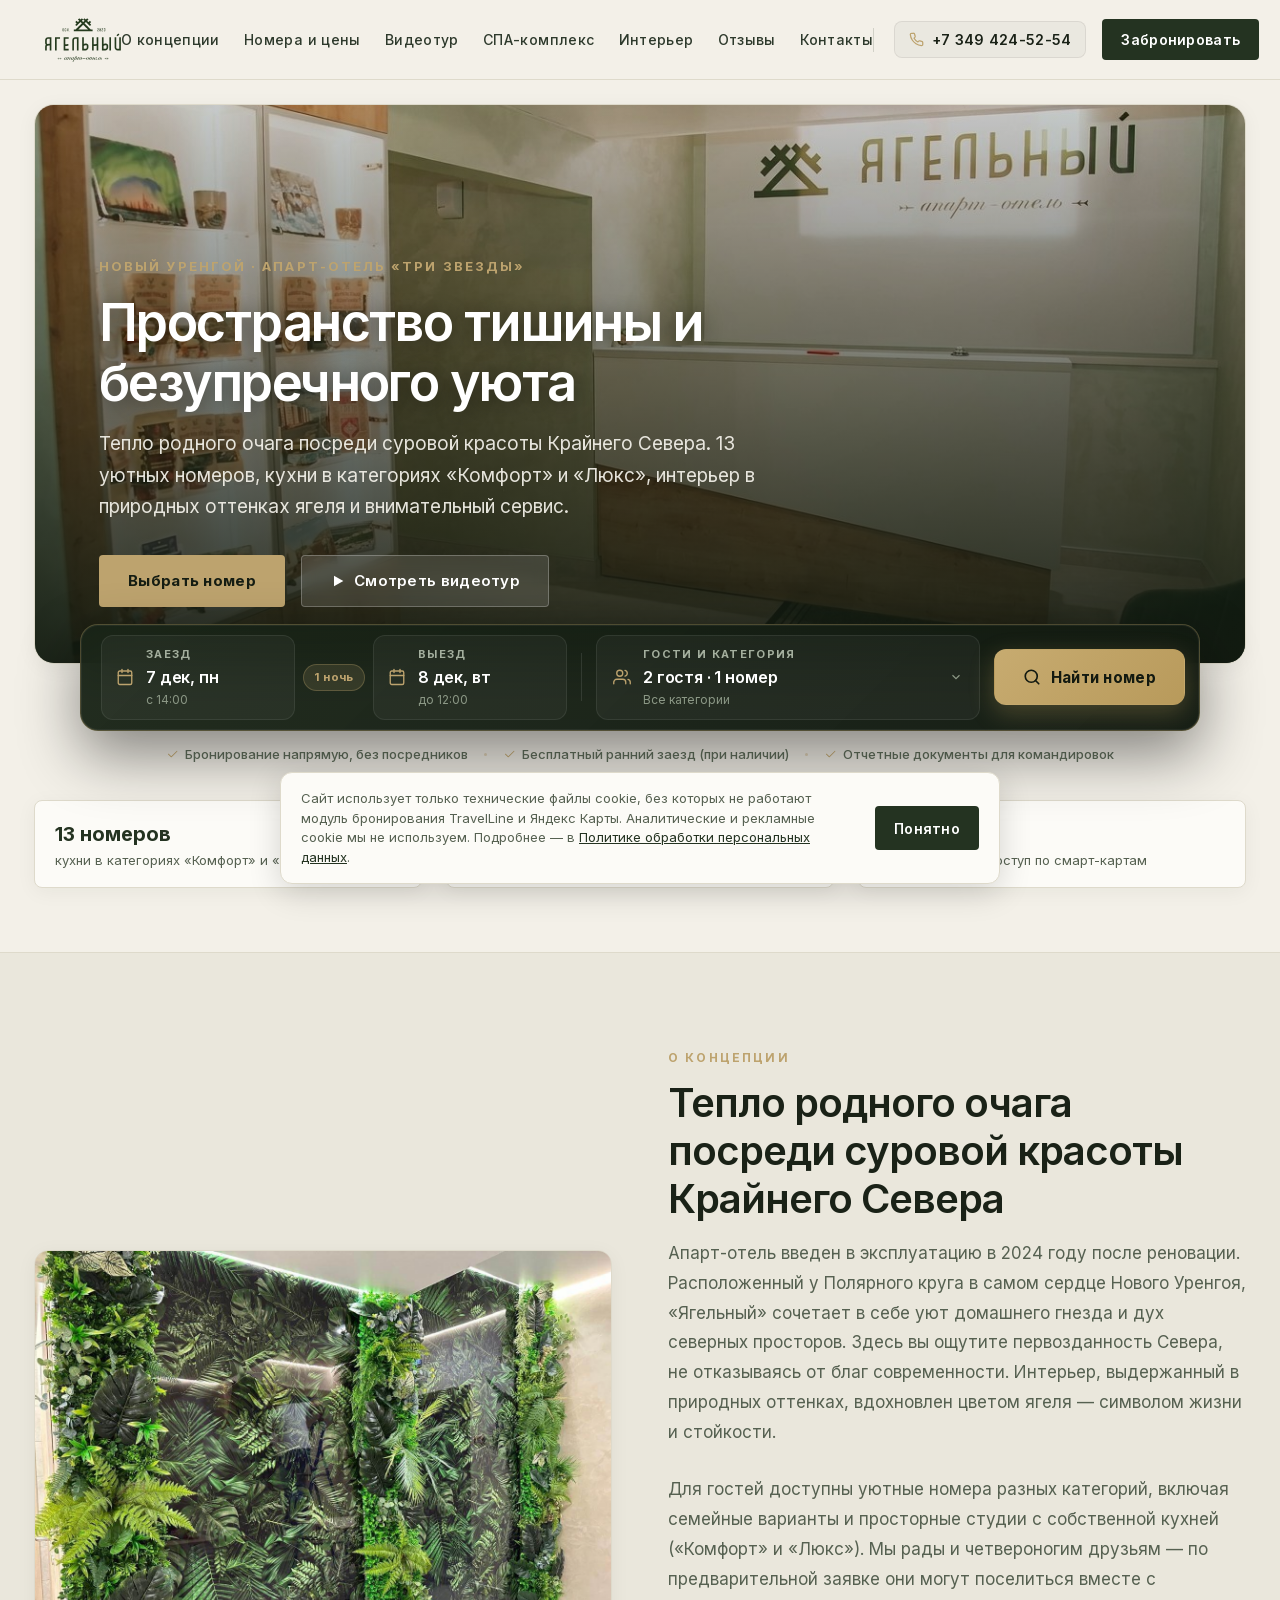
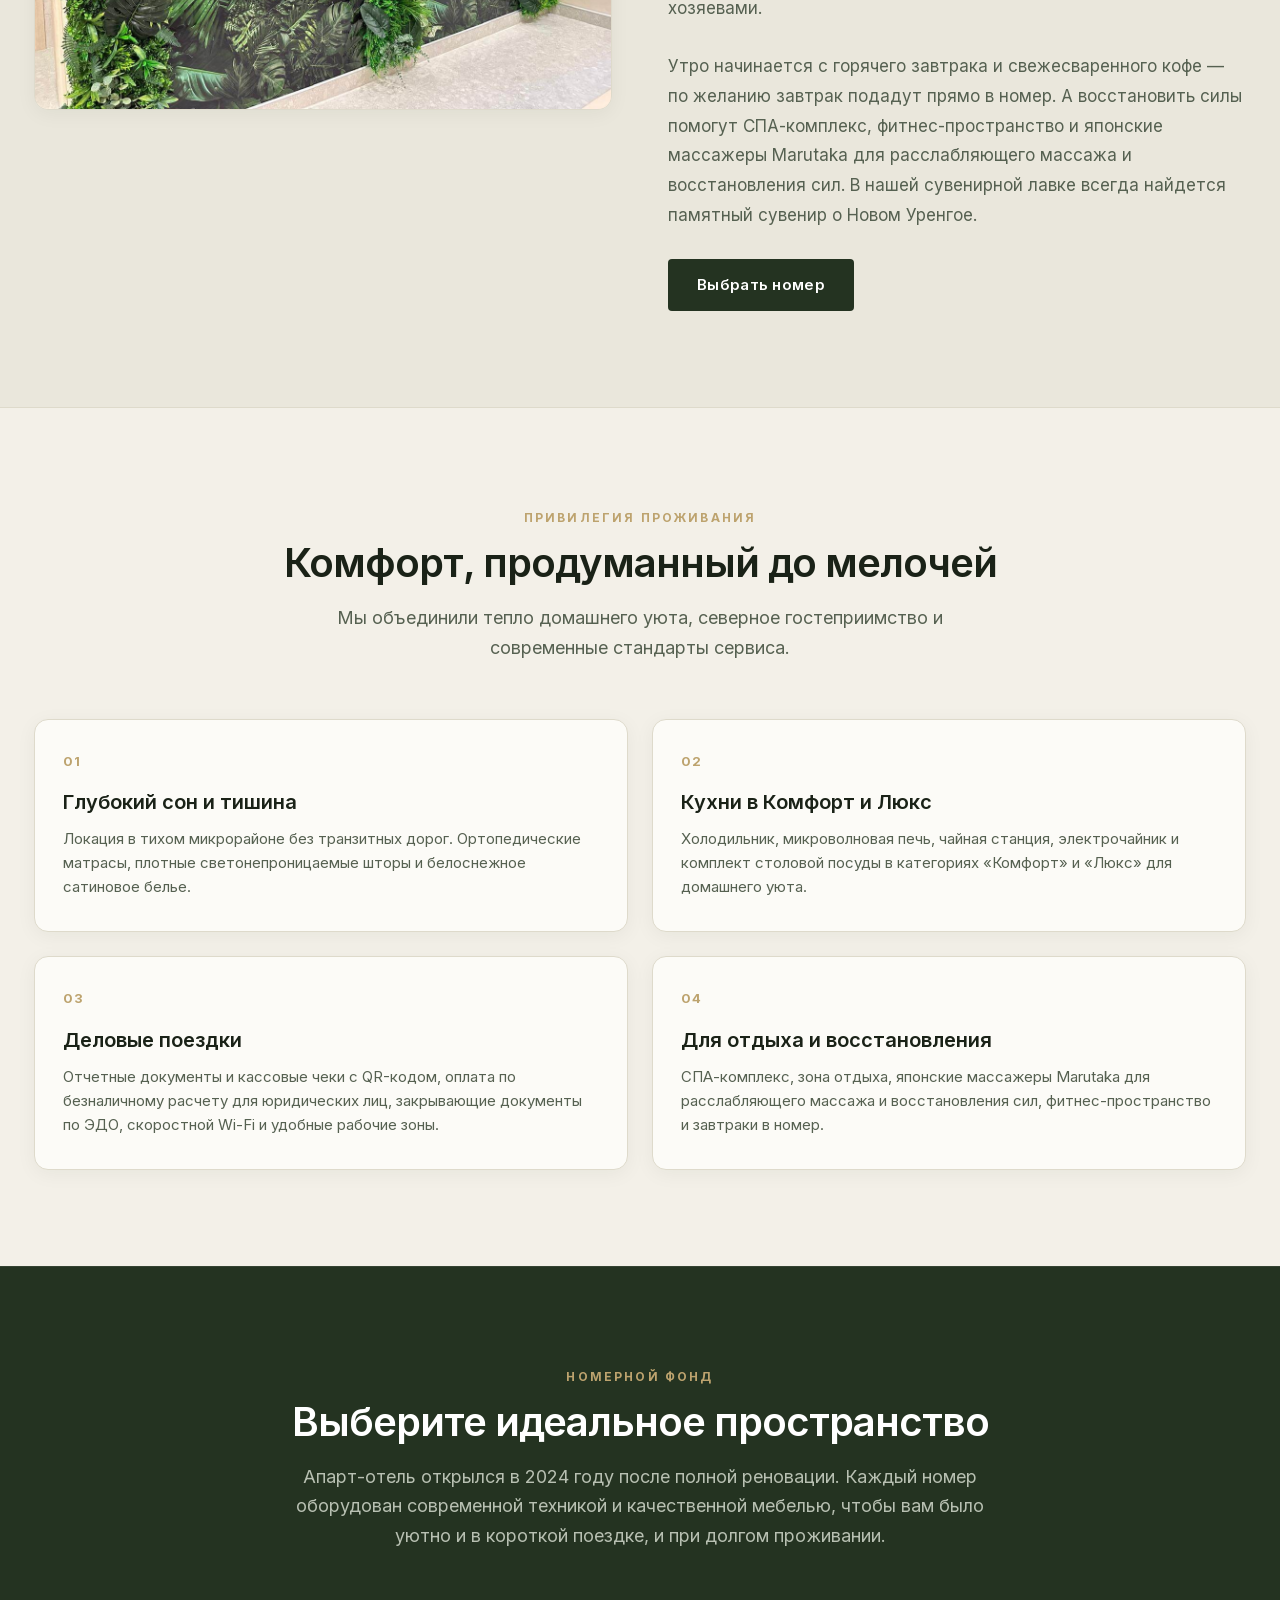
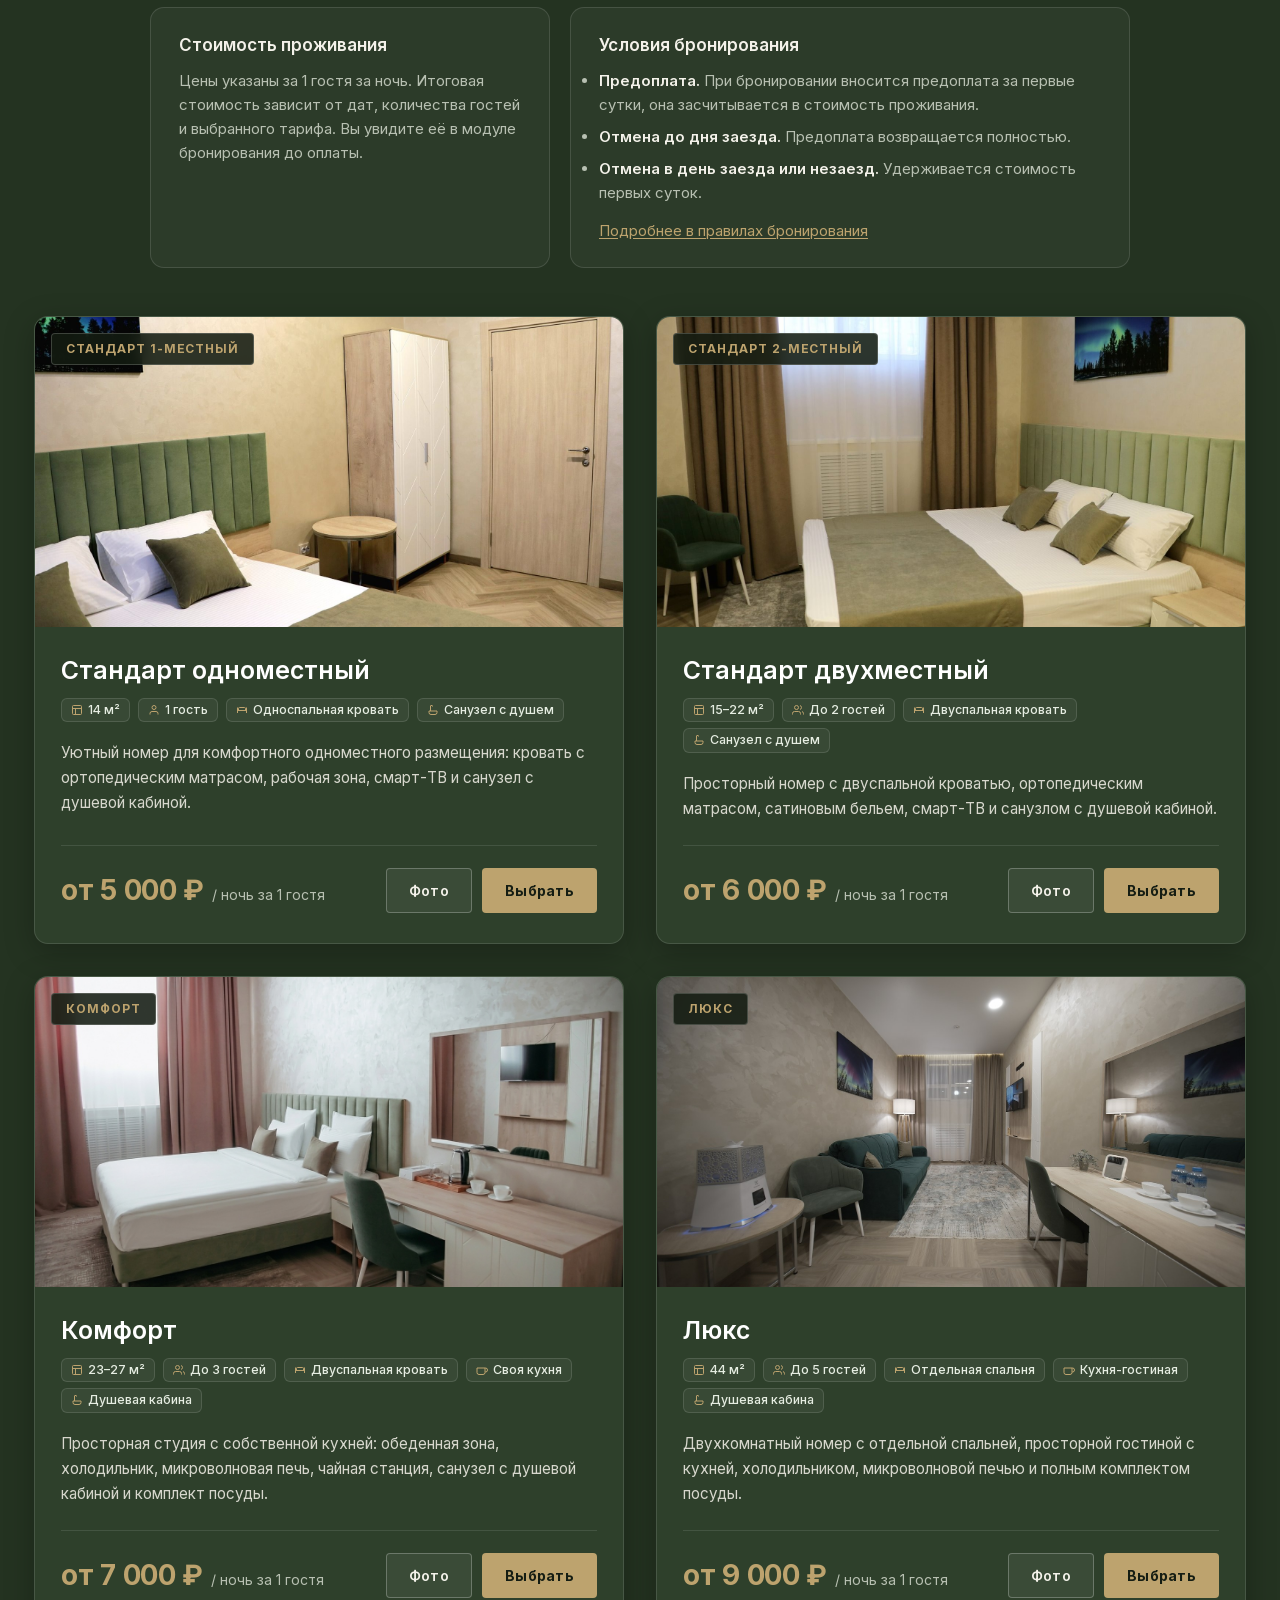
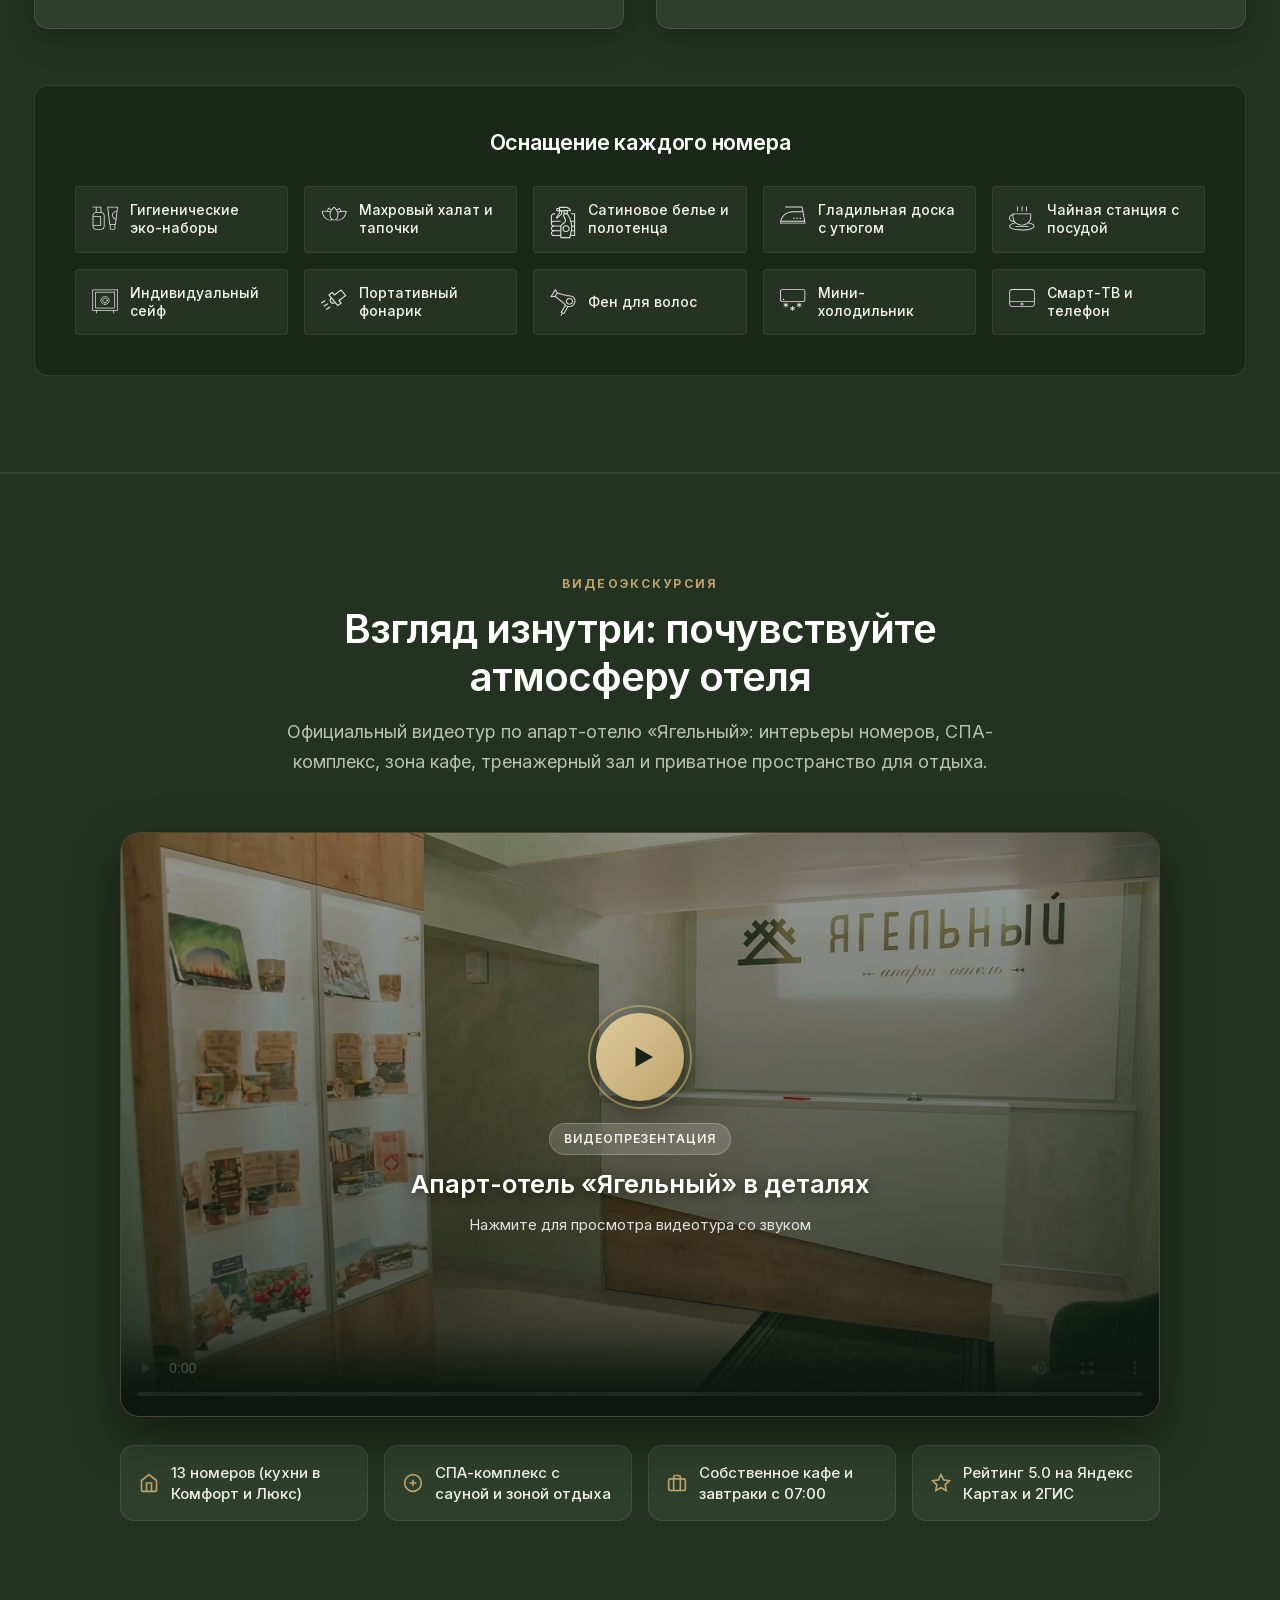
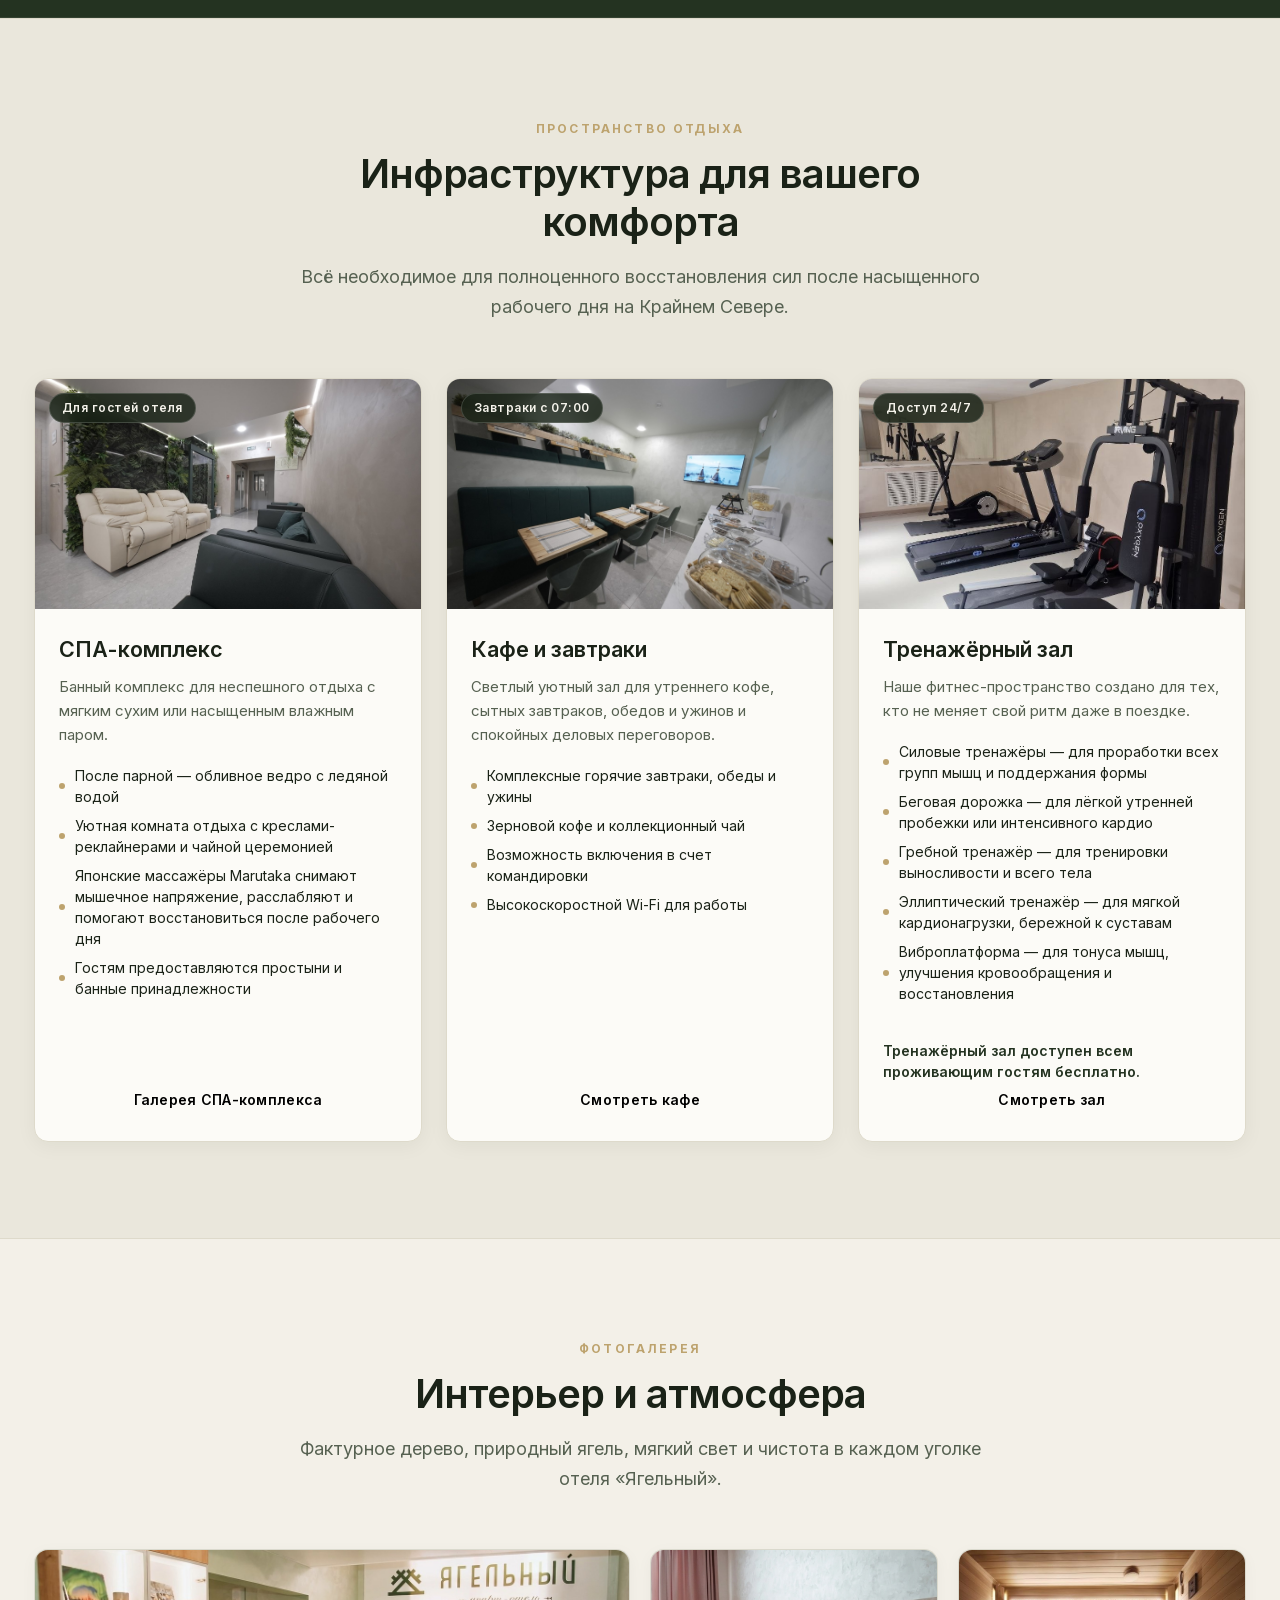
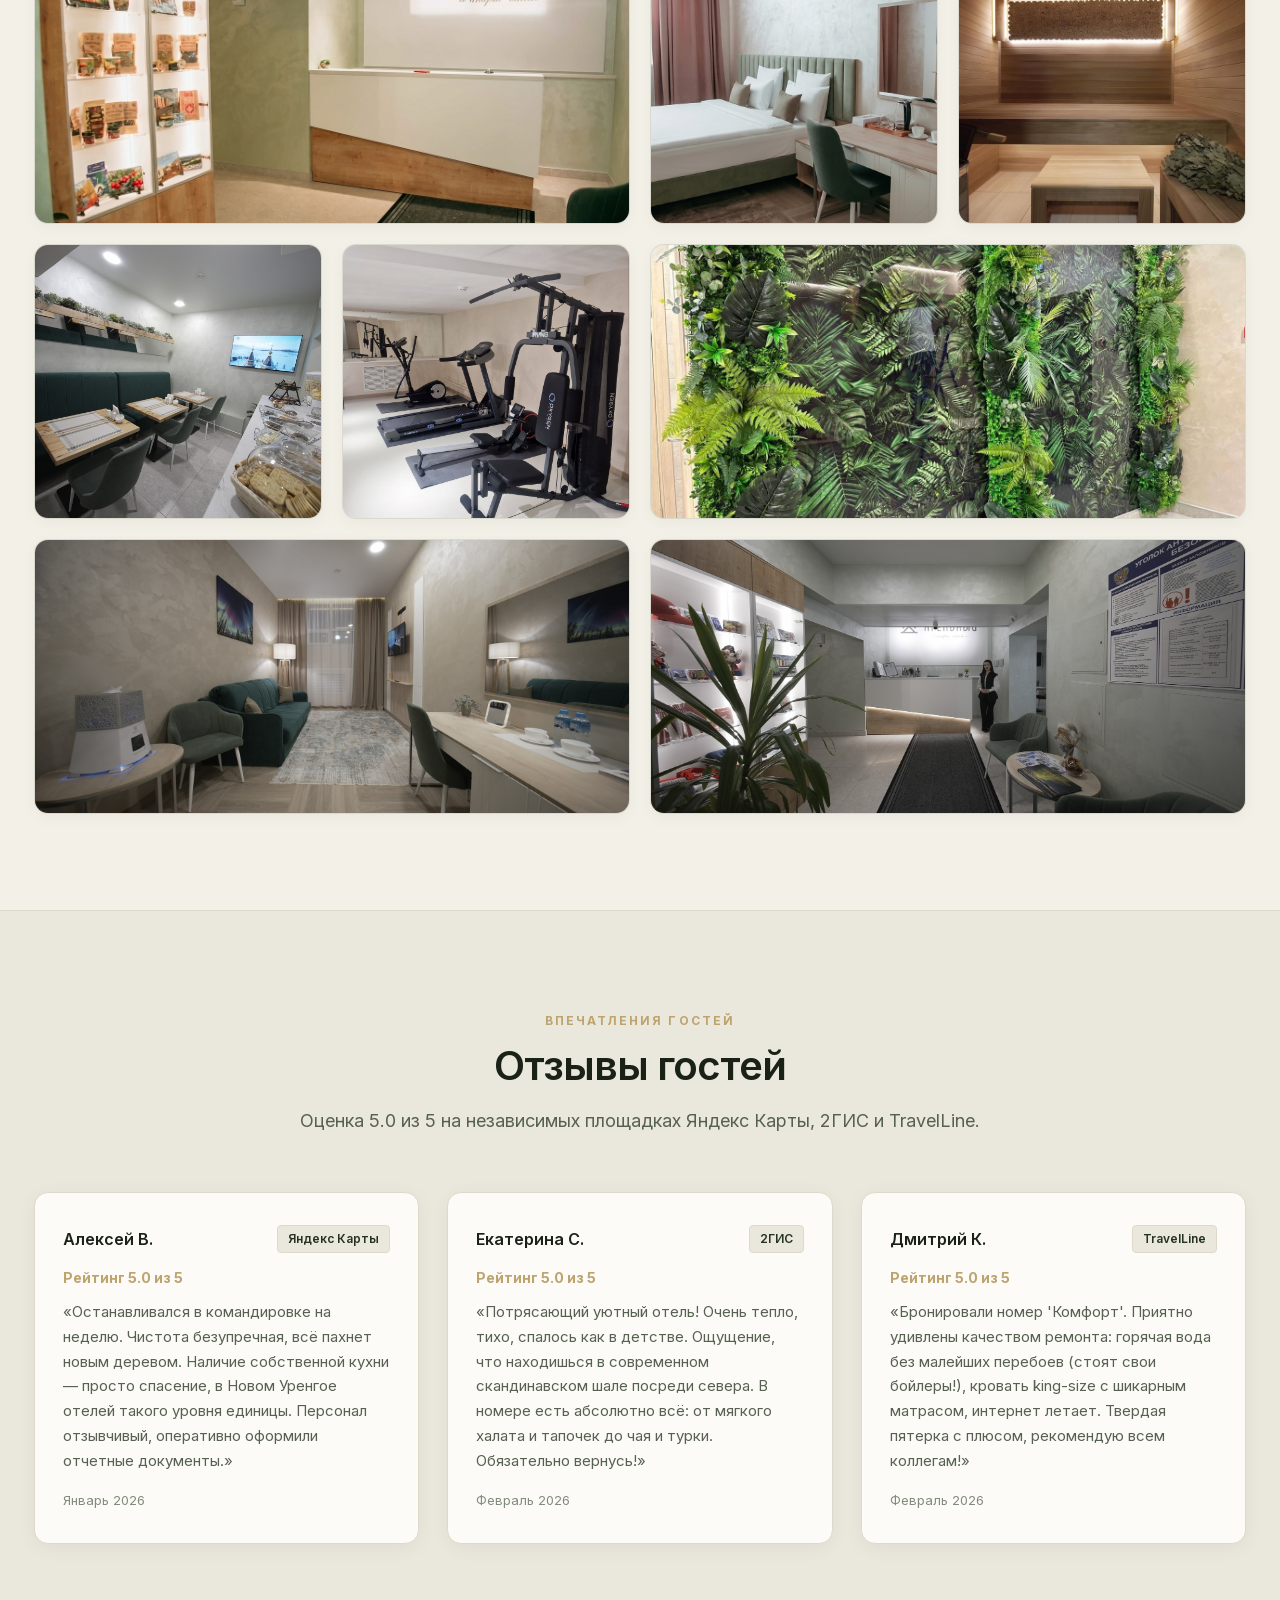
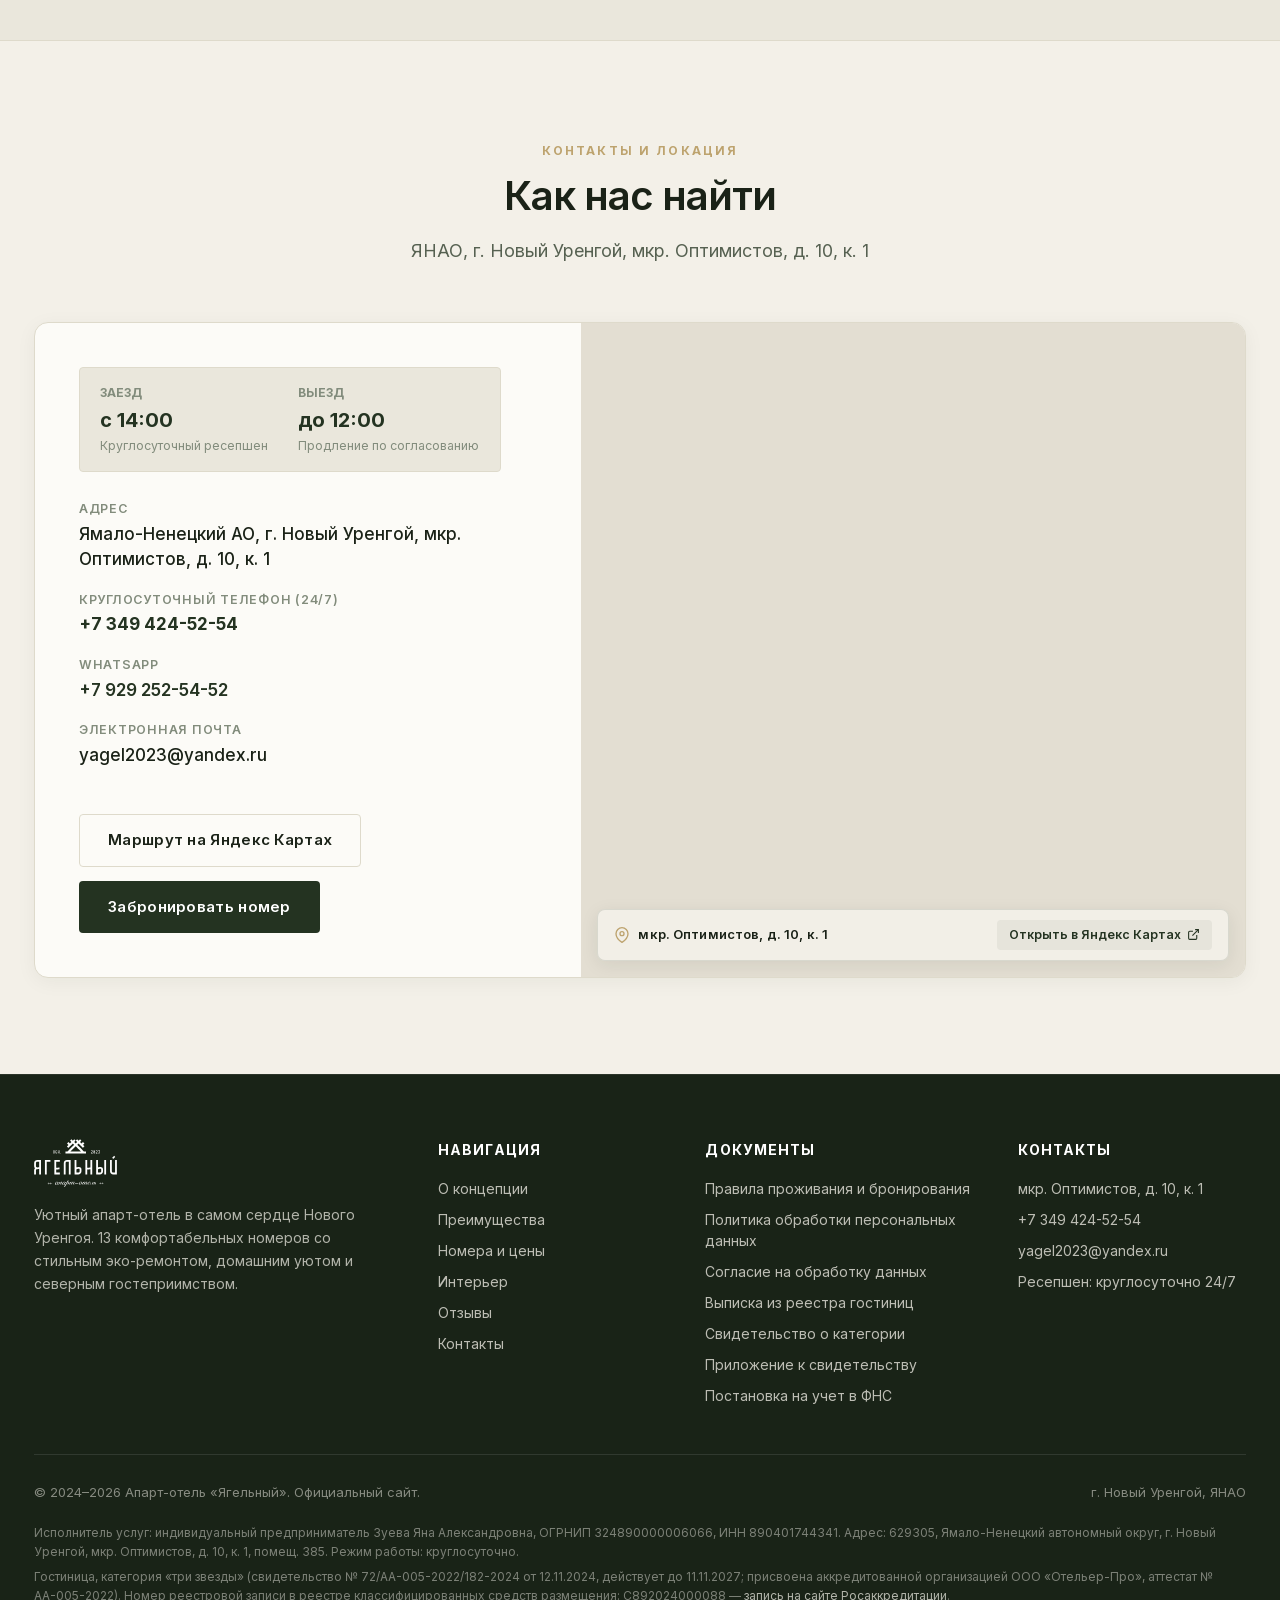
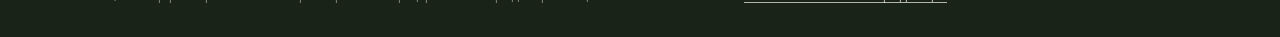
==== commit bcd8d4d3: "Правки заказчика: фото зала и сауны, тексты СПА, зала и номеров - Новые фото тренажёрного зала и пар" ====
--- a/index.html
+++ b/index.html
@@ -24,7 +24,7 @@
   <link rel="stylesheet" href="assets/fonts/fonts.css">
 
   <!-- CSS -->
-  <link rel="stylesheet" href="css/style.css?v=20261026c">
+  <link rel="stylesheet" href="css/style.css?v=20261027a">
 
   <!-- Schema.org Hotel -->
   <script type="application/ld+json">
@@ -369,10 +369,6 @@
             <div class="stat-item__title">Заезд 24/7</div>
             <div class="stat-item__desc">круглосуточный доступ по смарт-картам</div>
           </div>
-          <div class="stat-item">
-            <div class="stat-item__title">Своя горячая вода</div>
-            <div class="stat-item__desc">резервные бойлеры на случай отключений</div>
-          </div>
         </div>
       </div>
     </section>
@@ -434,14 +430,6 @@
 
           <div class="why-card">
             <span class="why-card__num">03</span>
-            <h3 class="why-card__title">Горячая вода круглый год</h3>
-            <p class="why-card__desc">
-              Собственные накопительные бойлеры подстрахуют на время плановых отключений горячей воды в городе.
-            </p>
-          </div>
-
-          <div class="why-card">
-            <span class="why-card__num">04</span>
             <h3 class="why-card__title">Деловые поездки</h3>
             <p class="why-card__desc">
               Отчетные документы и кассовые чеки с QR-кодом, оплата по безналичному расчету для юридических лиц, закрывающие документы по ЭДО, скоростной Wi-Fi и удобные рабочие зоны.
@@ -449,10 +437,10 @@
           </div>
 
           <div class="why-card">
-            <span class="why-card__num">05</span>
+            <span class="why-card__num">04</span>
             <h3 class="why-card__title">Для отдыха и восстановления</h3>
             <p class="why-card__desc">
-              СПА-комплекс с финской сауной, зона отдыха, японские массажеры Marutaka для расслабляющего массажа и восстановления сил, фитнес-пространство и завтраки в номер.
+              СПА-комплекс, зона отдыха, японские массажеры Marutaka для расслабляющего массажа и восстановления сил, фитнес-пространство и завтраки в номер.
             </p>
           </div>
         </div>
@@ -466,13 +454,24 @@
           <span class="section-tag">Номерной фонд</span>
           <h2 class="section-title">Выберите идеальное пространство</h2>
           <p class="section-subtitle">
-            Апарт-отель введен в эксплуатацию в 2024 году после реновации. Все номера оснащены современной качественной техникой и мебелью.
+            Апарт-отель открылся в 2024 году после полной реновации. Каждый номер оборудован современной техникой и качественной мебелью, чтобы вам было уютно и в короткой поездке, и при долгом проживании.
           </p>
-          <p class="section-subtitle rooms-price-note">
-            Цены указаны за 1 гостя за ночь. Итоговая стоимость зависит от дат, числа гостей и тарифа и показывается в модуле бронирования до оплаты.
-            При бронировании вносится предоплата за первые сутки, она засчитывается в стоимость проживания. Отмена до дня заезда — полный возврат, в день заезда или при незаезде удерживается стоимость первых суток.
-            <a href="rules.html#booking" class="rooms-price-note__link">Подробнее в правилах</a>
-          </p>
+        </div>
+
+        <div class="rooms-terms">
+          <div class="rooms-terms__card">
+            <h3 class="rooms-terms__title">Стоимость проживания</h3>
+            <p>Цены указаны за 1 гостя за ночь. Итоговая стоимость зависит от дат, количества гостей и выбранного тарифа. Вы увидите её в модуле бронирования до оплаты.</p>
+          </div>
+          <div class="rooms-terms__card">
+            <h3 class="rooms-terms__title">Условия бронирования</h3>
+            <ul class="rooms-terms__list">
+              <li><strong>Предоплата.</strong> При бронировании вносится предоплата за первые сутки, она засчитывается в стоимость проживания.</li>
+              <li><strong>Отмена до дня заезда.</strong> Предоплата возвращается полностью.</li>
+              <li><strong>Отмена в день заезда или незаезд.</strong> Удерживается стоимость первых суток.</li>
+            </ul>
+            <a href="rules.html#booking" class="rooms-terms__link">Подробнее в правилах бронирования</a>
+          </div>
         </div>
 
         <div class="rooms-grid">
@@ -794,14 +793,13 @@
             <div class="facility-card__body">
               <h3 class="facility-card__title">СПА-комплекс</h3>
               <p class="facility-card__desc">
-                Финская сауна, зона отдыха с изумрудными панно из ягеля и удобными диванами, обливное ведро и расслабляющая атмосфера.
+                Банный комплекс для неспешного отдыха с мягким сухим или насыщенным влажным паром.
               </p>
               <ul class="facility-card__features">
-                <li>Жаркая финская парная с глубоким паром</li>
-                <li>Обливное ведро с ледяной водой</li>
-                <li>Зона отдыха с мягкими диванами и чайным столиком</li>
-                <li>Японские массажеры Marutaka для расслабляющего массажа и восстановления сил</li>
-                <li>Предоставляются простыни и банные принадлежности</li>
+                <li>После парной — обливное ведро с ледяной водой</li>
+                <li>Уютная комната отдыха с креслами-реклайнерами и чайной церемонией</li>
+                <li>Японские массажёры Marutaka снимают мышечное напряжение, расслабляют и помогают восстановиться после рабочего дня</li>
+                <li>Гостям предоставляются простыни и банные принадлежности</li>
               </ul>
               <button class="btn btn--outline btn--sm facility-btn" data-room-gallery="sauna">Галерея СПА-комплекса</button>
             </div>
@@ -831,20 +829,22 @@
           <!-- Карточка 3: Тренажерный зал -->
           <article class="facility-card">
             <div class="facility-card__media">
-              <img src="assets/images/web/facilities/gym_main.jpg" alt="Тренажерный зал отеля" class="facility-card__img">
+              <img src="assets/images/web/facilities/gym_main_v2.jpg" alt="Тренажёрный зал отеля" class="facility-card__img">
               <span class="facility-card__badge">Доступ 24/7</span>
             </div>
             <div class="facility-card__body">
-              <h3 class="facility-card__title">Тренажерный зал</h3>
+              <h3 class="facility-card__title">Тренажёрный зал</h3>
               <p class="facility-card__desc">
-                Фитнес-пространство с современными тренажерами. Бесплатно для всех гостей отеля.
+                Наше фитнес-пространство создано для тех, кто не меняет свой ритм даже в поездке.
               </p>
               <ul class="facility-card__features">
-                <li>Кардиозона с беговыми дорожками</li>
-                <li>Гантельный ряд и силовые тренажеры</li>
-                <li>Зеркальный зал и коврики для растяжки</li>
-                <li>Бесплатно для всех проживающих гостей</li>
+                <li>Силовые тренажёры — для проработки всех групп мышц и поддержания формы</li>
+                <li>Беговая дорожка — для лёгкой утренней пробежки или интенсивного кардио</li>
+                <li>Гребной тренажёр — для тренировки выносливости и всего тела</li>
+                <li>Эллиптический тренажёр — для мягкой кардионагрузки, бережной к суставам</li>
+                <li>Виброплатформа — для тонуса мышц, улучшения кровообращения и восстановления</li>
               </ul>
+              <p class="facility-card__note">Тренажёрный зал доступен всем проживающим гостям бесплатно.</p>
               <button class="btn btn--outline btn--sm facility-btn" data-room-gallery="gym">Смотреть зал</button>
             </div>
           </article>
@@ -891,8 +891,8 @@
             </div>
           </div>
 
-          <div class="gallery-cell" data-full-img="assets/images/web/facilities/sauna_steam_room.jpg">
-            <img src="assets/images/web/facilities/sauna_steam_room.jpg" alt="СПА-комплекс — финская парная" loading="lazy">
+          <div class="gallery-cell" data-full-img="assets/images/web/facilities/sauna_steam_room_v2.jpg">
+            <img src="assets/images/web/facilities/sauna_steam_room_v2.jpg" alt="СПА-комплекс — парная" loading="lazy">
             <div class="gallery-cell__overlay">
               <div class="gallery-cell__info">
                 <span class="gallery-cell__category">Релакс</span>
@@ -918,8 +918,8 @@
             </div>
           </div>
 
-          <div class="gallery-cell" data-full-img="assets/images/web/facilities/gym_main.jpg">
-            <img src="assets/images/web/facilities/gym_main.jpg" alt="Фитнес-зал с современными тренажерами" loading="lazy">
+          <div class="gallery-cell" data-full-img="assets/images/web/facilities/gym_main_v2.jpg">
+            <img src="assets/images/web/facilities/gym_main_v2.jpg" alt="Фитнес-зал с современными тренажерами" loading="lazy">
             <div class="gallery-cell__overlay">
               <div class="gallery-cell__info">
                 <span class="gallery-cell__category">Спорт</span>
@@ -1209,6 +1209,6 @@
   </div>
 
   <!-- JavaScript -->
-  <script src="js/main.js?v=20261026b"></script>
+  <script src="js/main.js?v=20261027a"></script>
 </body>
 </html>
--- a/css/style.css
+++ b/css/style.css
@@ -1205,7 +1205,7 @@
 /* Факты доверия (Trust Badges) */
 .hero-stats {
   display: grid;
-  grid-template-columns: repeat(4, 1fr);
+  grid-template-columns: repeat(3, 1fr);
   gap: 24px;
   margin-top: 36px;
 }
@@ -1285,14 +1285,8 @@
   flex-direction: column;
 }
 
-.why-card:nth-child(1),
-.why-card:nth-child(2),
-.why-card:nth-child(3) {
-  grid-column: span 2;
-}
-
-.why-card:nth-child(4),
-.why-card:nth-child(5) {
+/* 4 карточки — сетка 2×2 */
+.why-card {
   grid-column: span 3;
 }
 
@@ -3541,7 +3535,7 @@
 @media screen and (max-width: 1100px) {
   .video-features-row { grid-template-columns: repeat(2, 1fr); }
   .facilities-grid { grid-template-columns: 1fr; max-width: 540px; margin: 0 auto; }
-  .hero-stats { grid-template-columns: repeat(2, 1fr); }
+  .hero-stats { grid-template-columns: repeat(3, 1fr); }
   .editorial-grid { grid-template-columns: 1fr; gap: 36px; }
   .editorial-img-wrap { height: 360px; }
   .why-grid { grid-template-columns: repeat(2, 1fr); }
@@ -3632,10 +3626,47 @@
   text-underline-offset: 2px;
 }
 
-.rooms-price-note {
-  margin-top: 10px;
+/* Условия проживания и бронирования в разделе номеров */
+.rooms-terms {
+  display: grid;
+  grid-template-columns: 1fr 1.4fr;
+  gap: 20px;
+  max-width: 980px;
+  margin: 0 auto 48px;
+}
+.rooms-terms__card {
+  padding: 24px 28px;
+  border: 1px solid var(--color-border-dark);
+  border-radius: var(--radius-md);
+  background: rgba(255, 255, 255, 0.04);
+  color: var(--color-text-light-muted);
+  font-size: 0.9375rem;
+  line-height: 1.6;
+}
+.rooms-terms__title {
+  margin-bottom: 10px;
+  font-size: 1.0625rem;
+  font-weight: 600;
+  color: var(--color-text-light);
+}
+.rooms-terms__list li + li { margin-top: 8px; }
+.rooms-terms__list strong { color: var(--color-text-light); font-weight: 600; }
+.rooms-terms__link {
+  display: inline-block;
+  margin-top: 14px;
+  color: var(--color-brass);
+  text-decoration: underline;
+  text-underline-offset: 2px;
+}
+@media screen and (max-width: 860px) {
+  .rooms-terms { grid-template-columns: 1fr; }
+}
+
+.facility-card__note {
+  margin-top: 14px;
   font-size: 0.875rem;
-  opacity: 0.8;
+  font-weight: 600;
+  color: var(--color-pine);
 }
 
 /* --- Уведомление о cookie --- */
@@ -3728,11 +3759,6 @@
   .legal-card h1 { font-size: 1.5rem; }
   .legal-card table { display: block; overflow-x: auto; }
 }
-.rooms-price-note__link {
-  color: var(--color-brass);
-  text-decoration: underline;
-  text-underline-offset: 2px;
-}
 
 /* Шапка юридических страниц на телефоне: без номера телефона, чтобы не наезжать на логотип */
 @media screen and (max-width: 600px) {
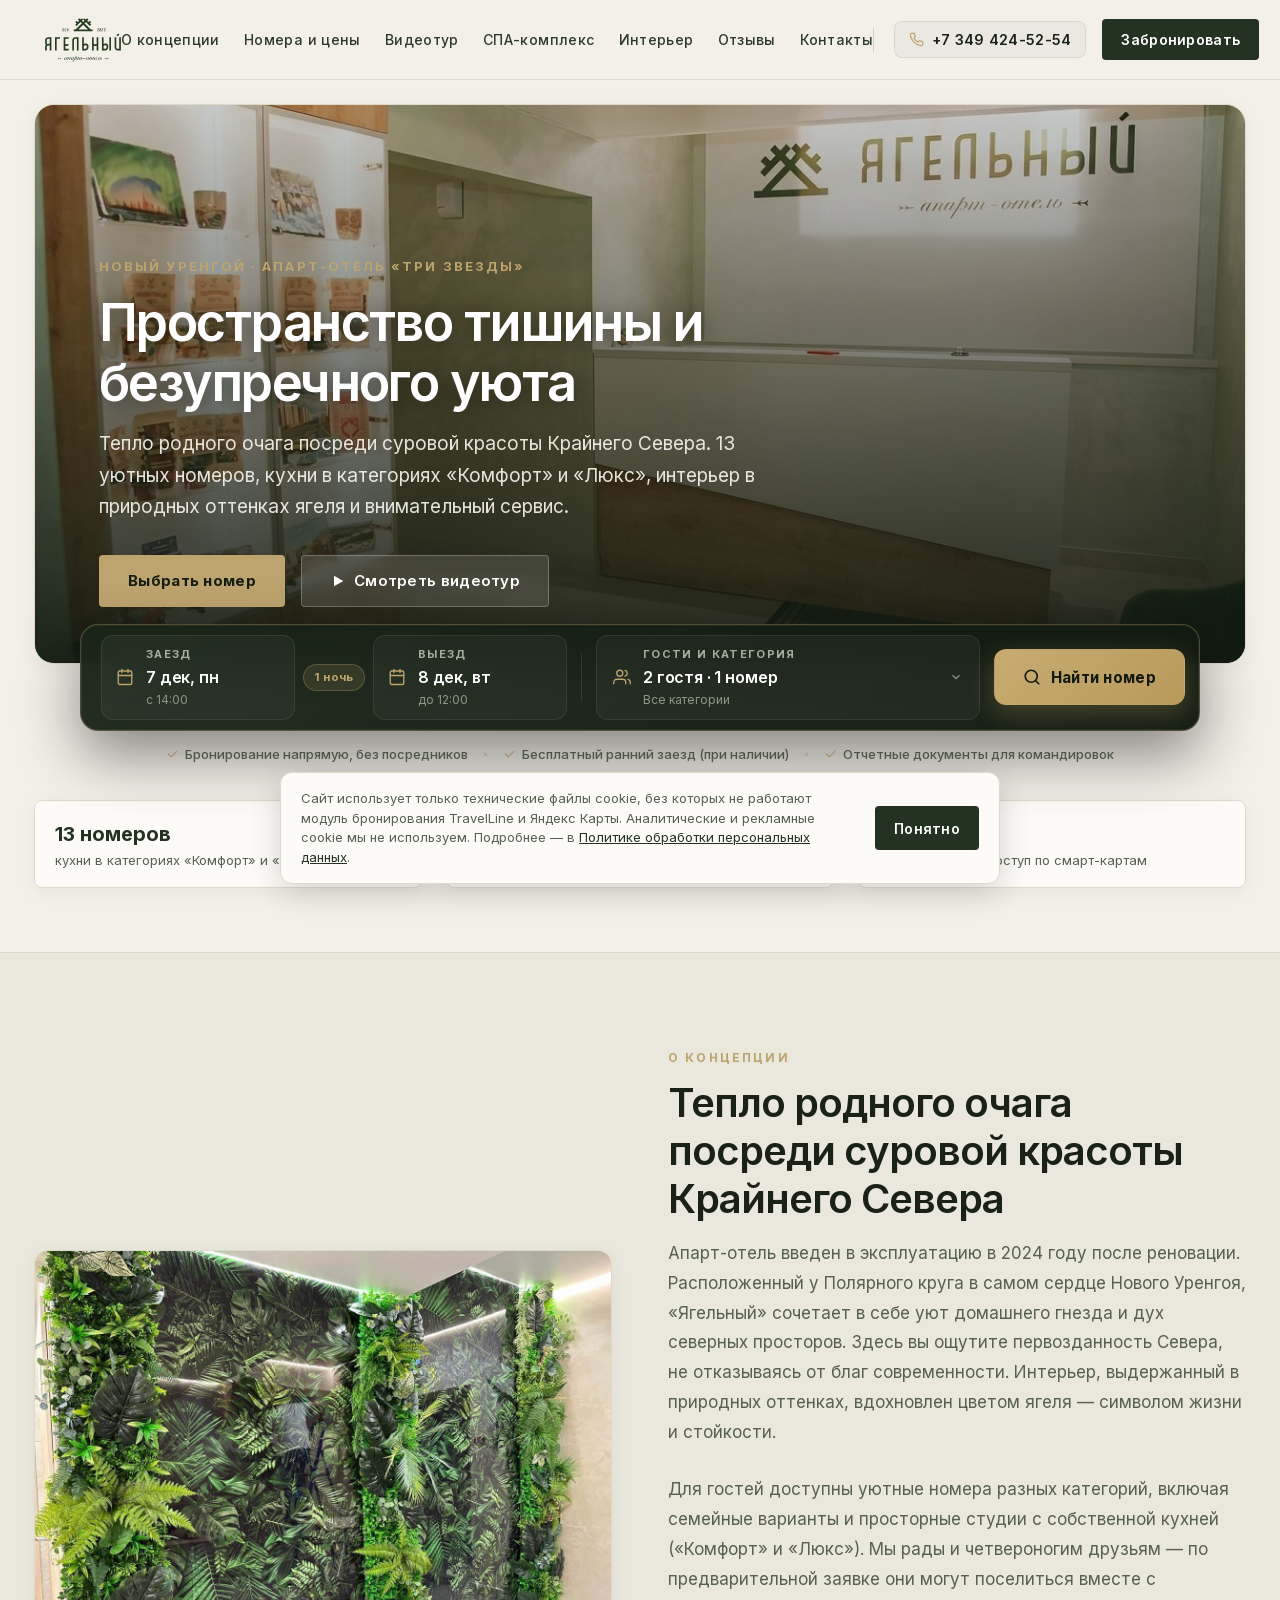
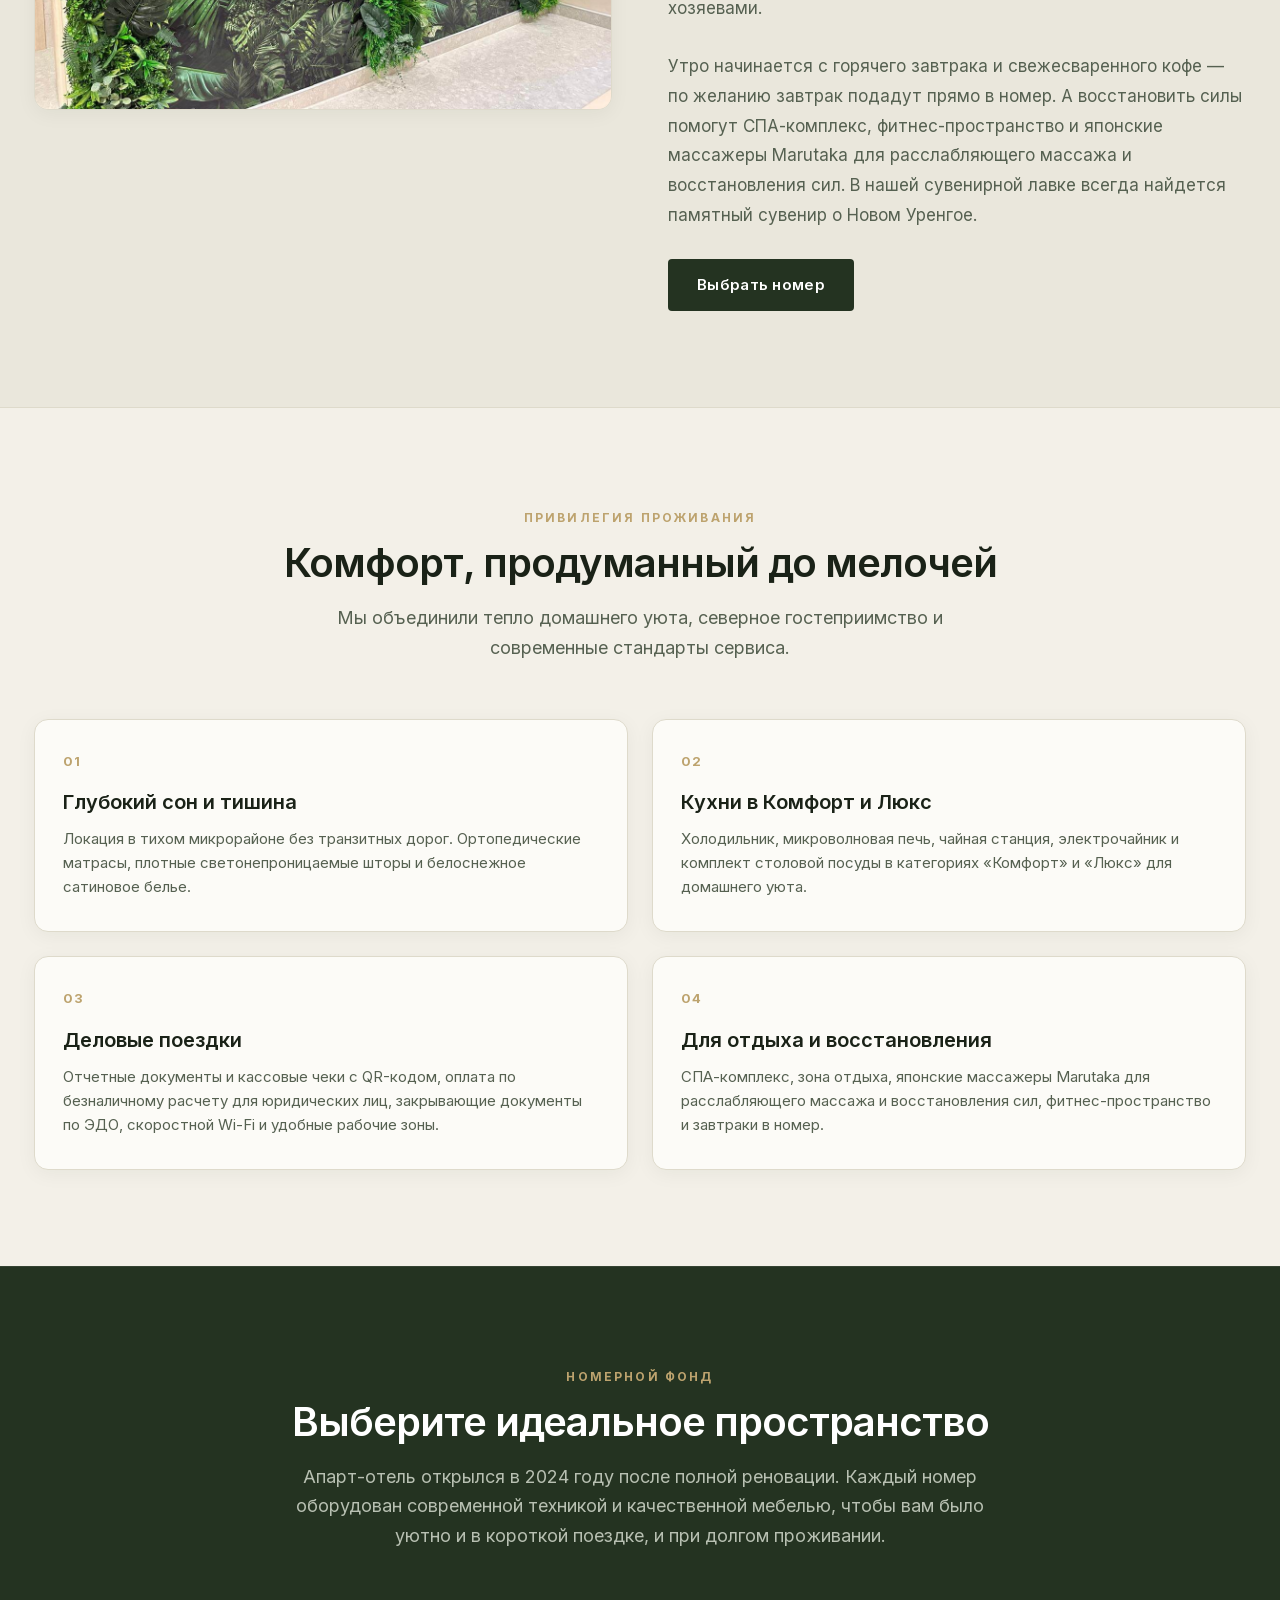
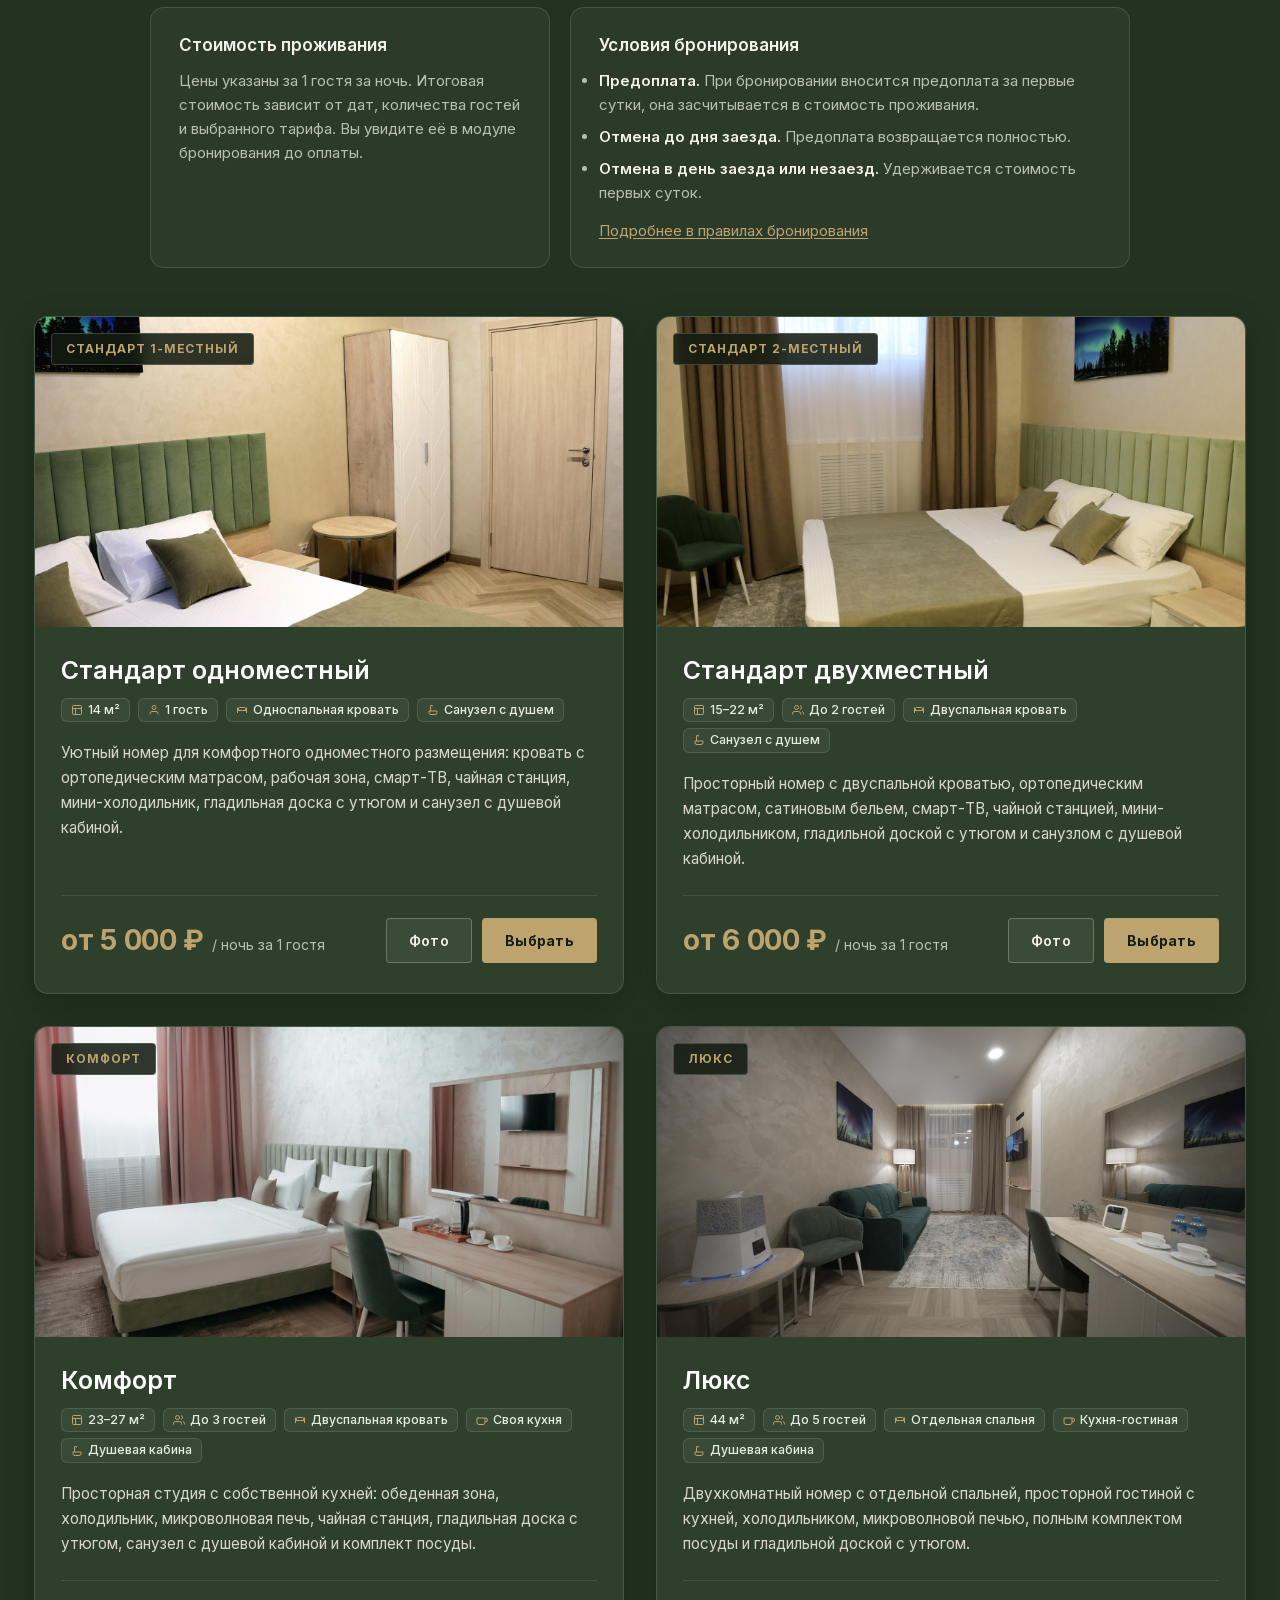
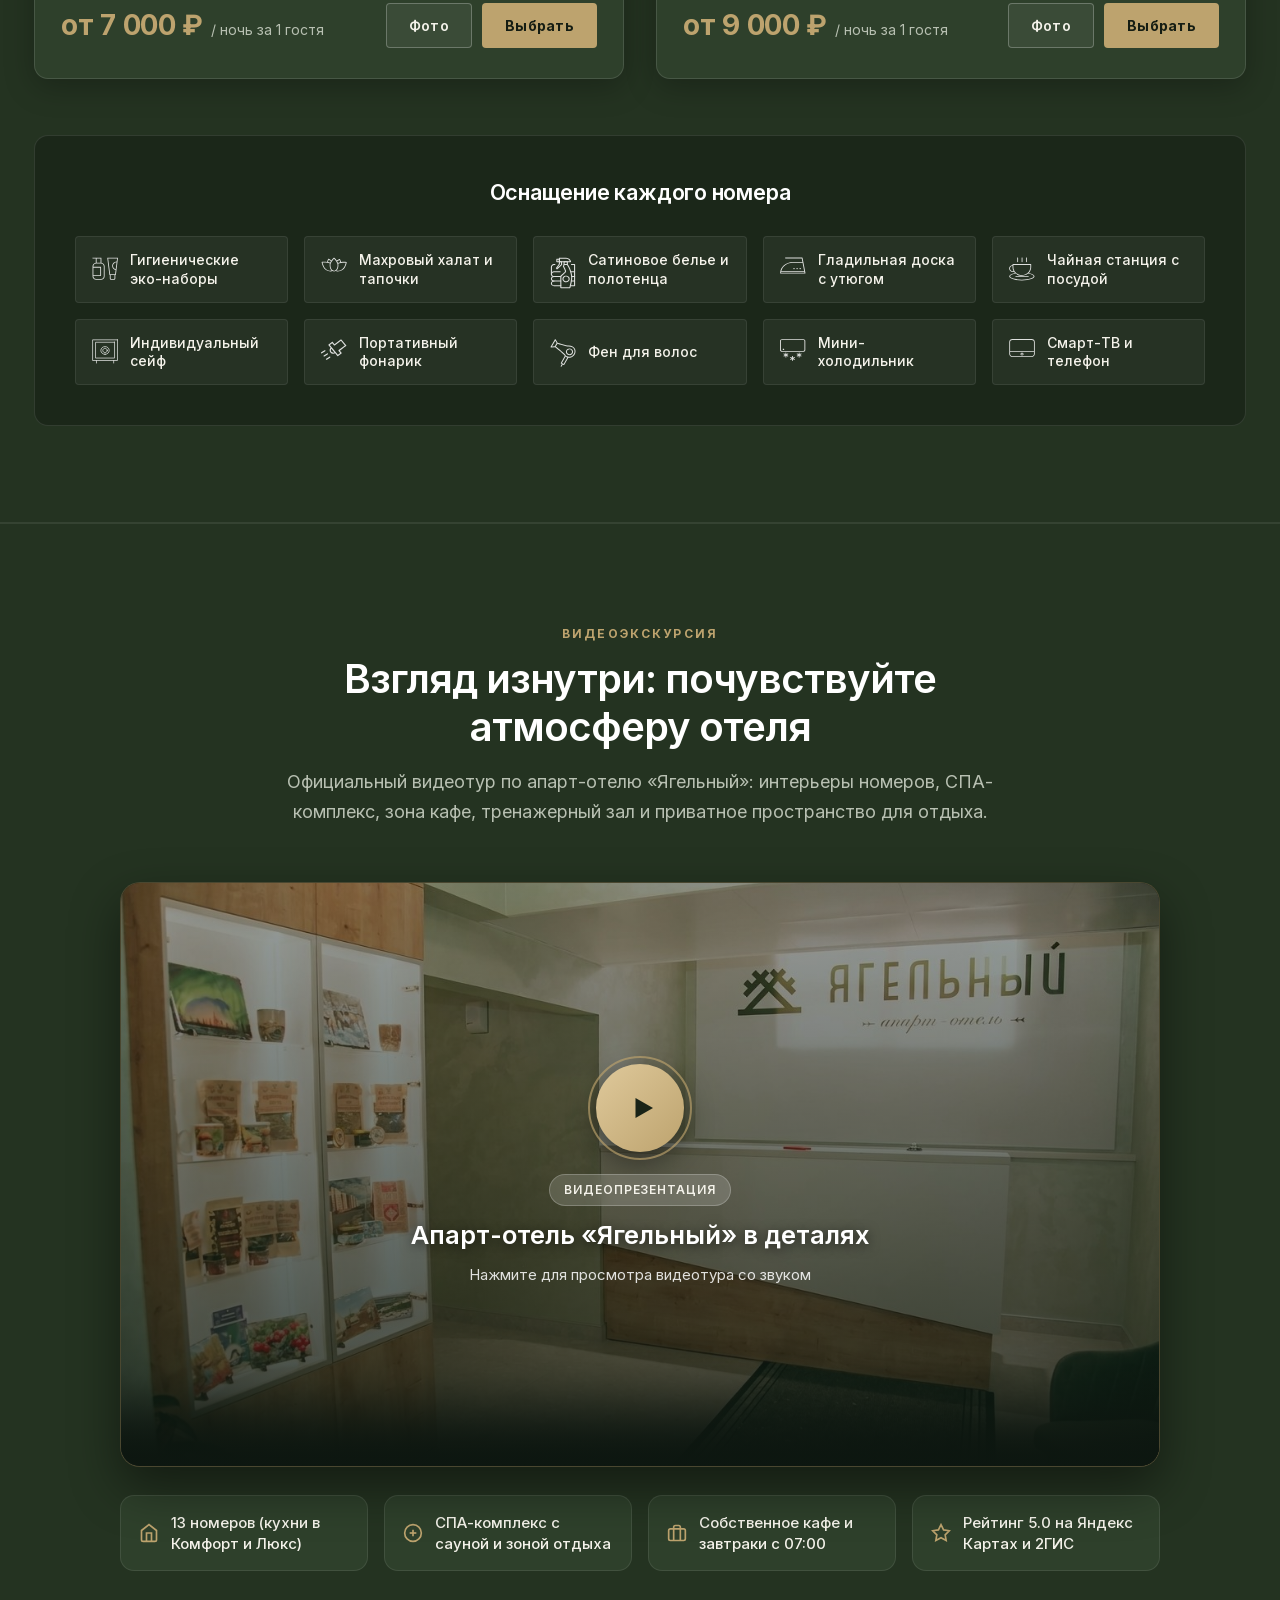
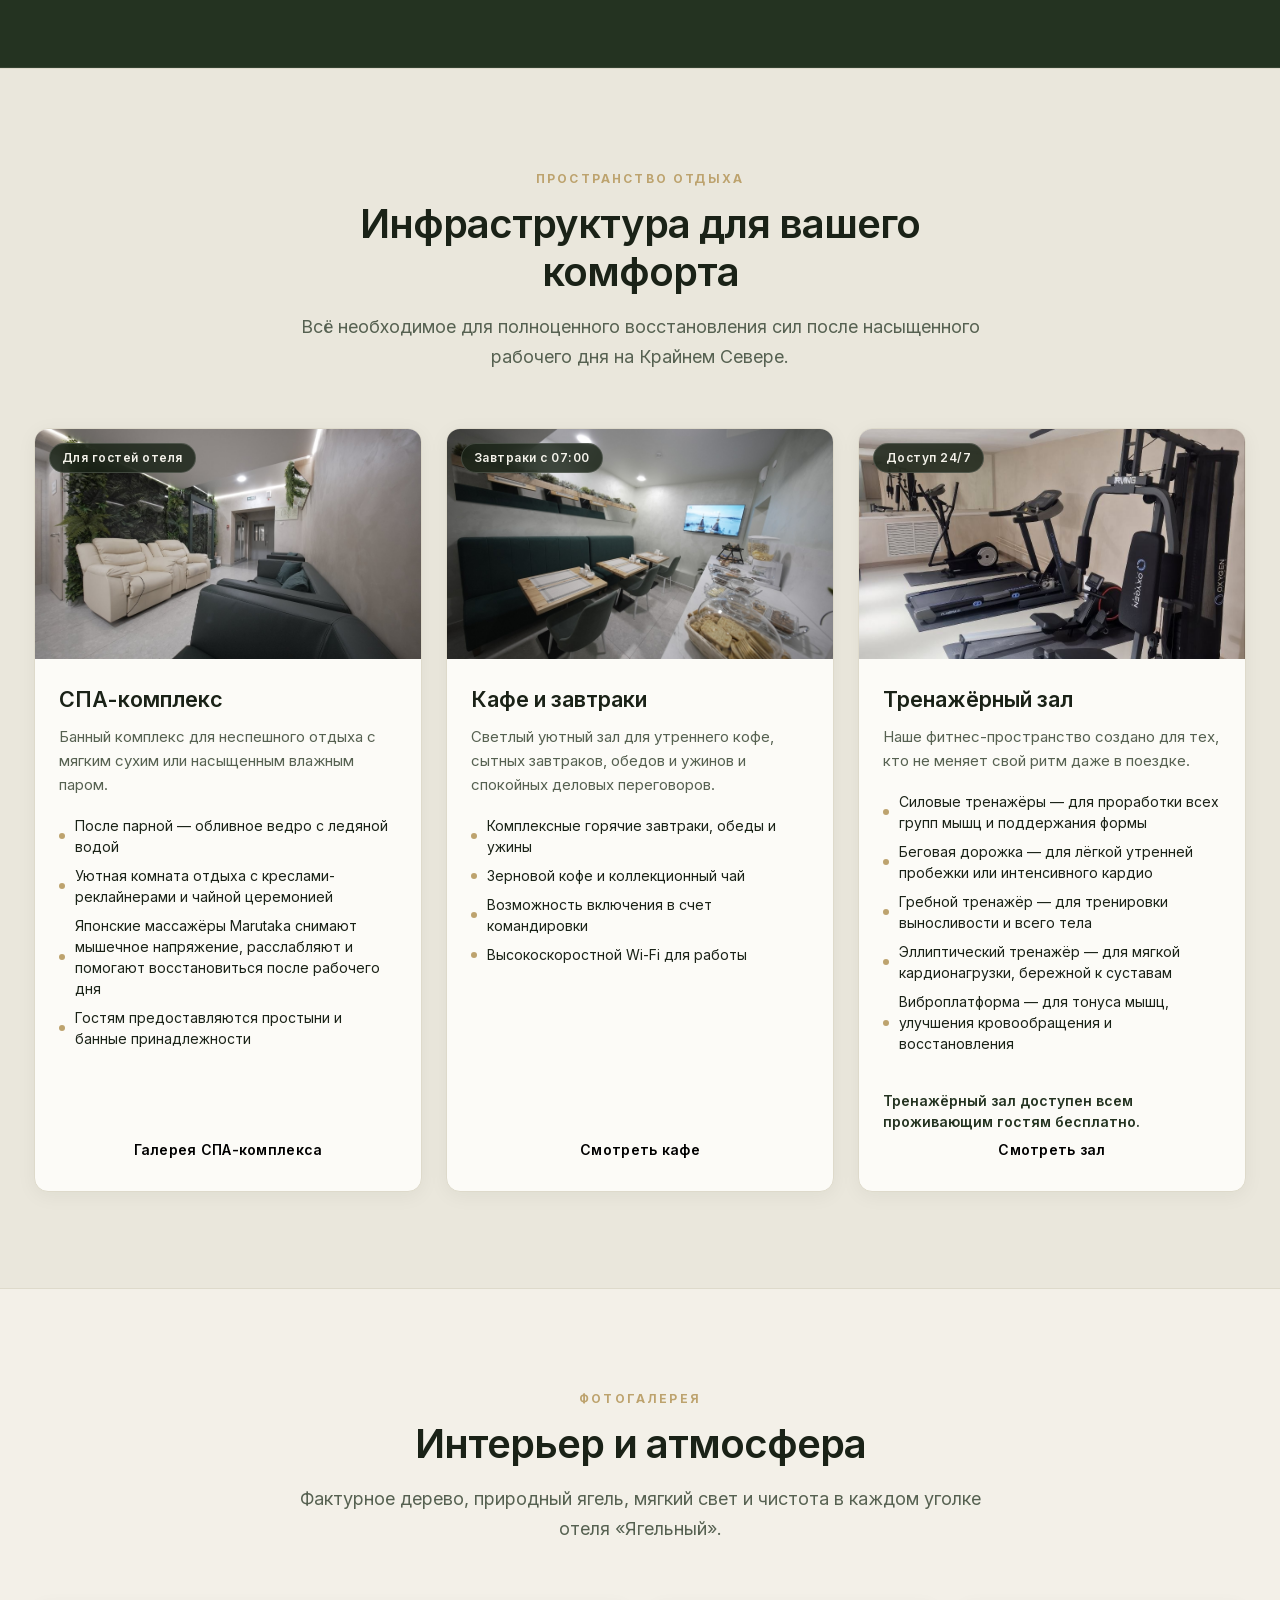
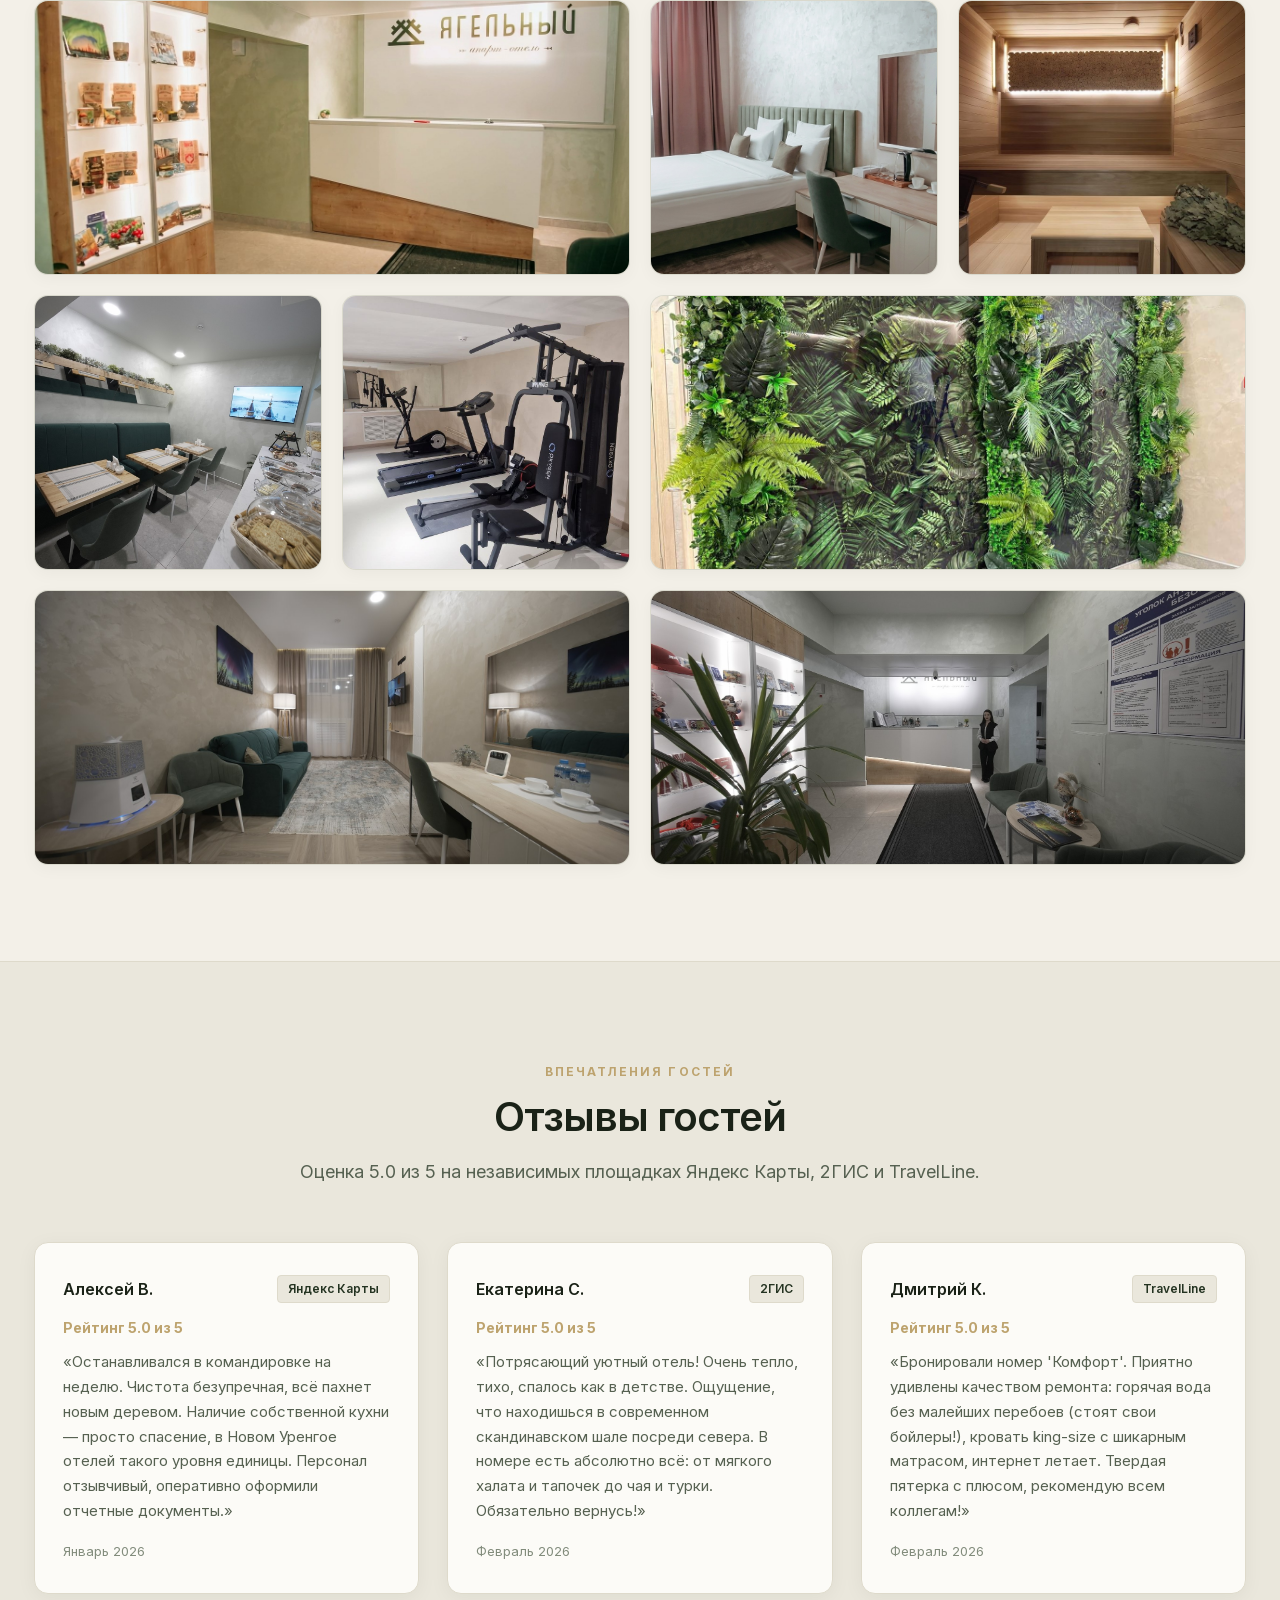
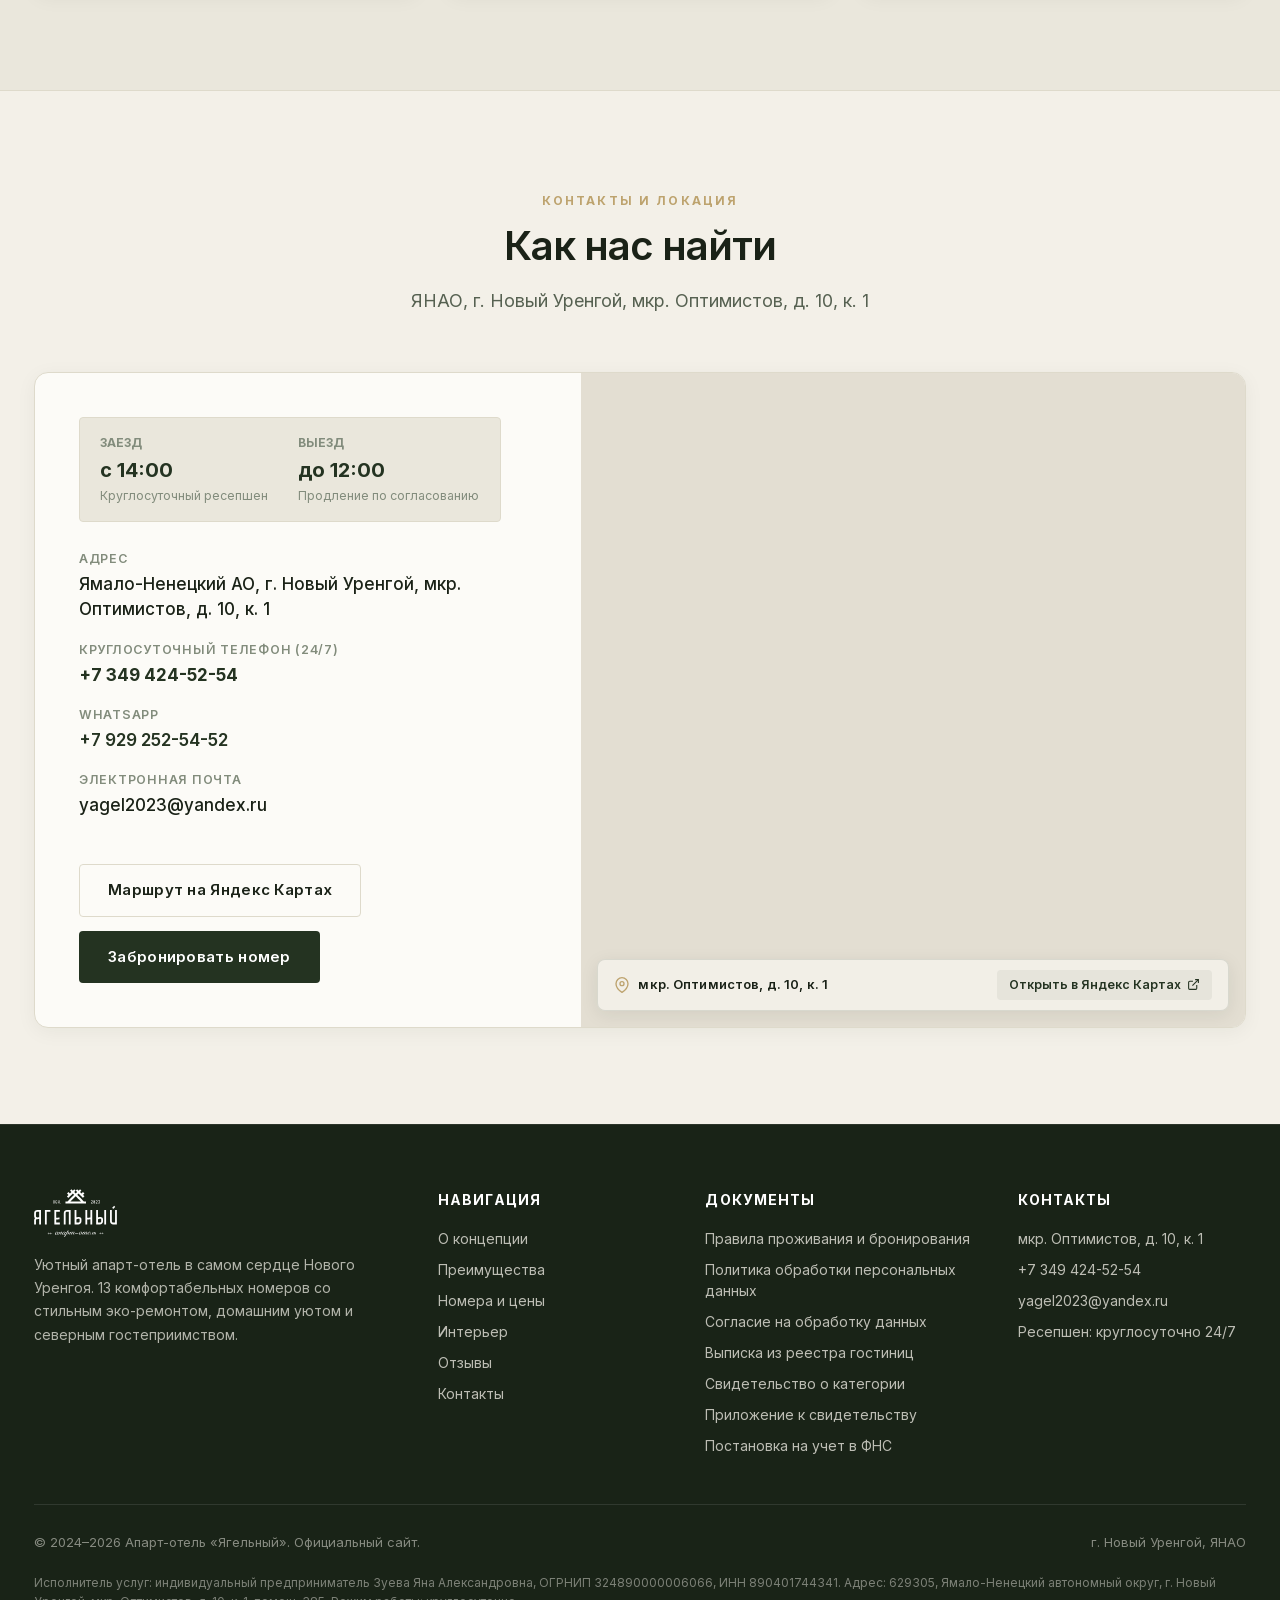
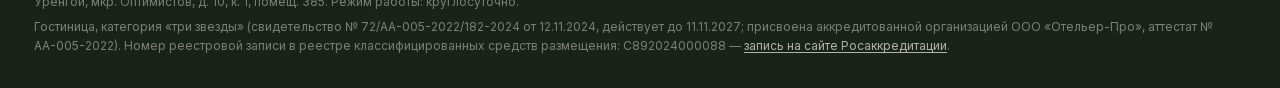
==== commit 4b2eb26d: "Описания номеров: чайная станция, мини-холодильник, гладильная доска - Стандарт одноместный и двухме" ====
--- a/index.html
+++ b/index.html
@@ -502,7 +502,7 @@
                 </span>
               </div>
               <p class="room-card__desc">
-                Уютный номер для комфортного одноместного размещения: кровать с ортопедическим матрасом, рабочая зона, смарт-ТВ и санузел с душевой кабиной.
+                Уютный номер для комфортного одноместного размещения: кровать с ортопедическим матрасом, рабочая зона, смарт-ТВ, чайная станция, мини-холодильник, гладильная доска с утюгом и санузел с душевой кабиной.
               </p>
               <div class="room-card__footer">
                 <div class="room-card__price-wrap">
@@ -544,7 +544,7 @@
                 </span>
               </div>
               <p class="room-card__desc">
-                Просторный номер с двуспальной кроватью, ортопедическим матрасом, сатиновым бельем, смарт-ТВ и санузлом с душевой кабиной.
+                Просторный номер с двуспальной кроватью, ортопедическим матрасом, сатиновым бельем, смарт-ТВ, чайной станцией, мини-холодильником, гладильной доской с утюгом и санузлом с душевой кабиной.
               </p>
               <div class="room-card__footer">
                 <div class="room-card__price-wrap">
@@ -590,7 +590,7 @@
                 </span>
               </div>
               <p class="room-card__desc">
-                Просторная студия с собственной кухней: обеденная зона, холодильник, микроволновая печь, чайная станция, санузел с душевой кабиной и комплект посуды.
+                Просторная студия с собственной кухней: обеденная зона, холодильник, микроволновая печь, чайная станция, гладильная доска с утюгом, санузел с душевой кабиной и комплект посуды.
               </p>
               <div class="room-card__footer">
                 <div class="room-card__price-wrap">
@@ -636,7 +636,7 @@
                 </span>
               </div>
               <p class="room-card__desc">
-                Двухкомнатный номер с отдельной спальней, просторной гостиной с кухней, холодильником, микроволновой печью и полным комплектом посуды.
+                Двухкомнатный номер с отдельной спальней, просторной гостиной с кухней, холодильником, микроволновой печью, полным комплектом посуды и гладильной доской с утюгом.
               </p>
               <div class="room-card__footer">
                 <div class="room-card__price-wrap">
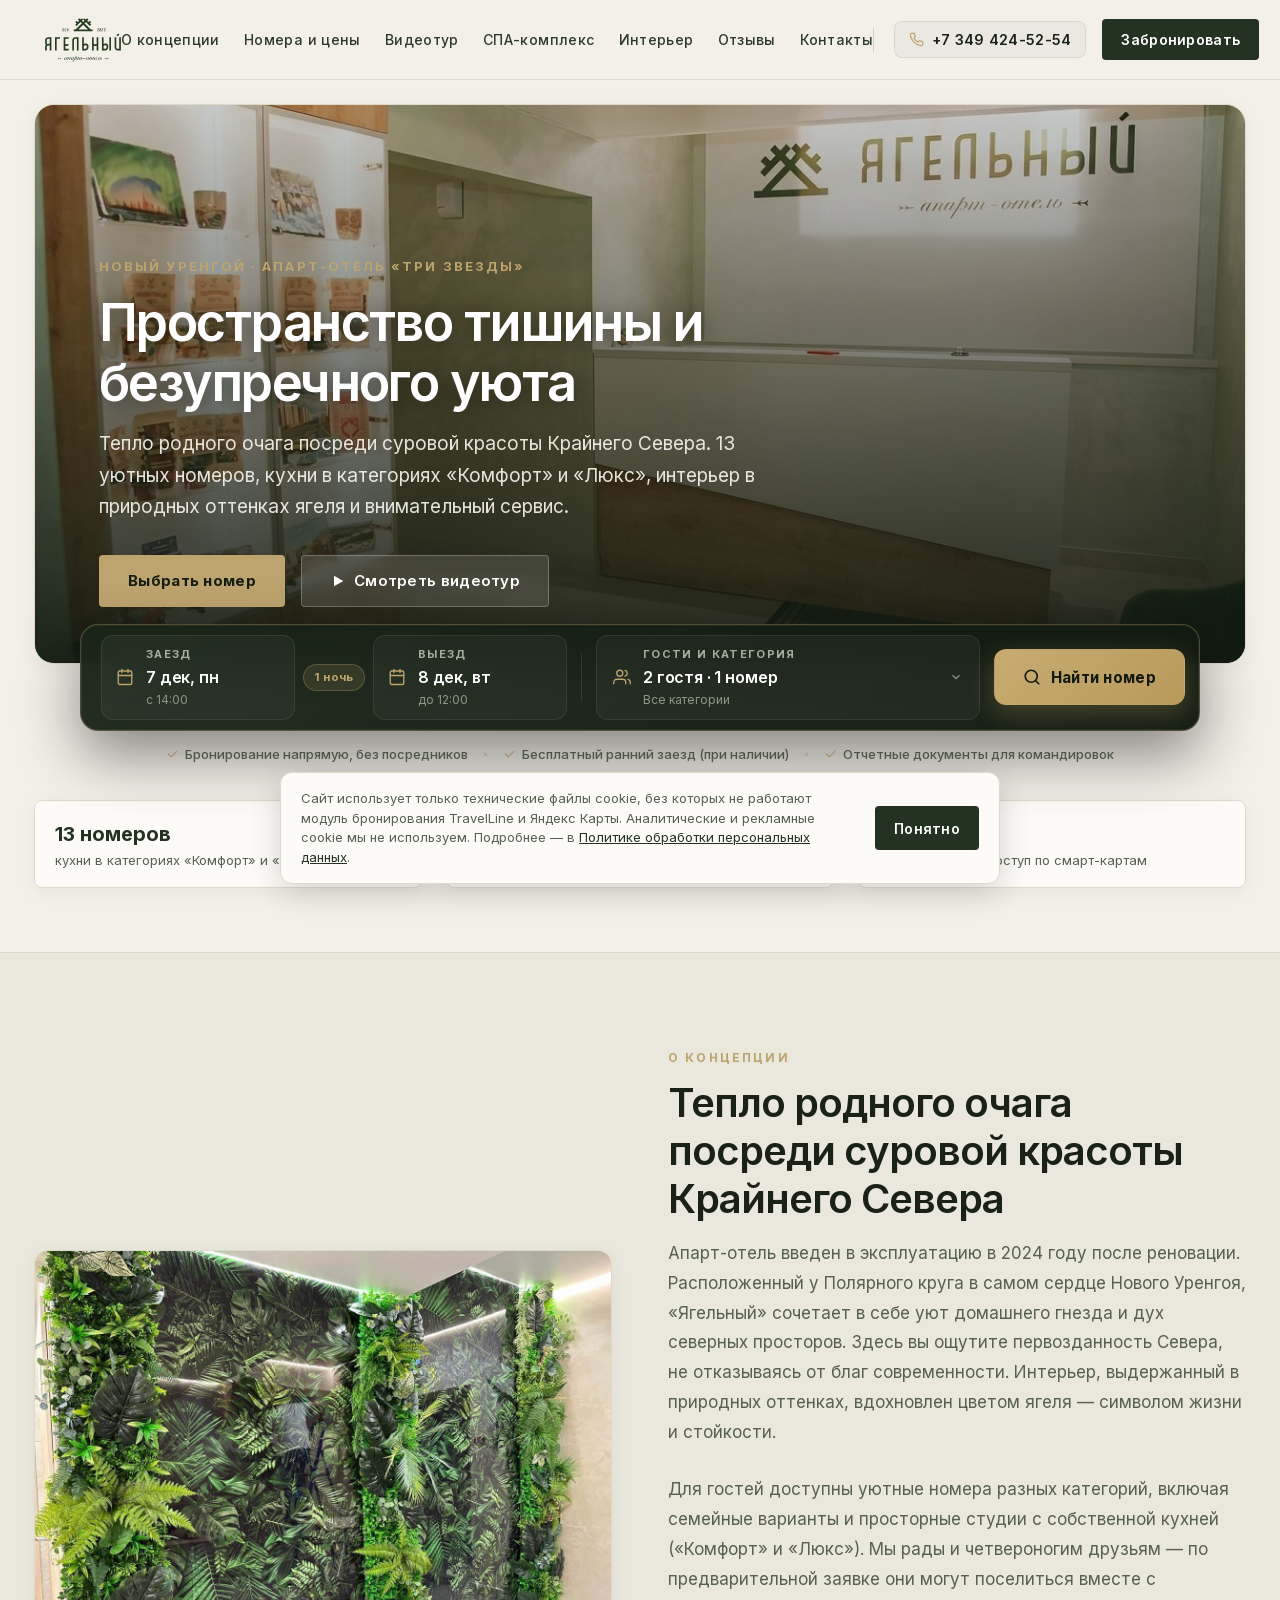
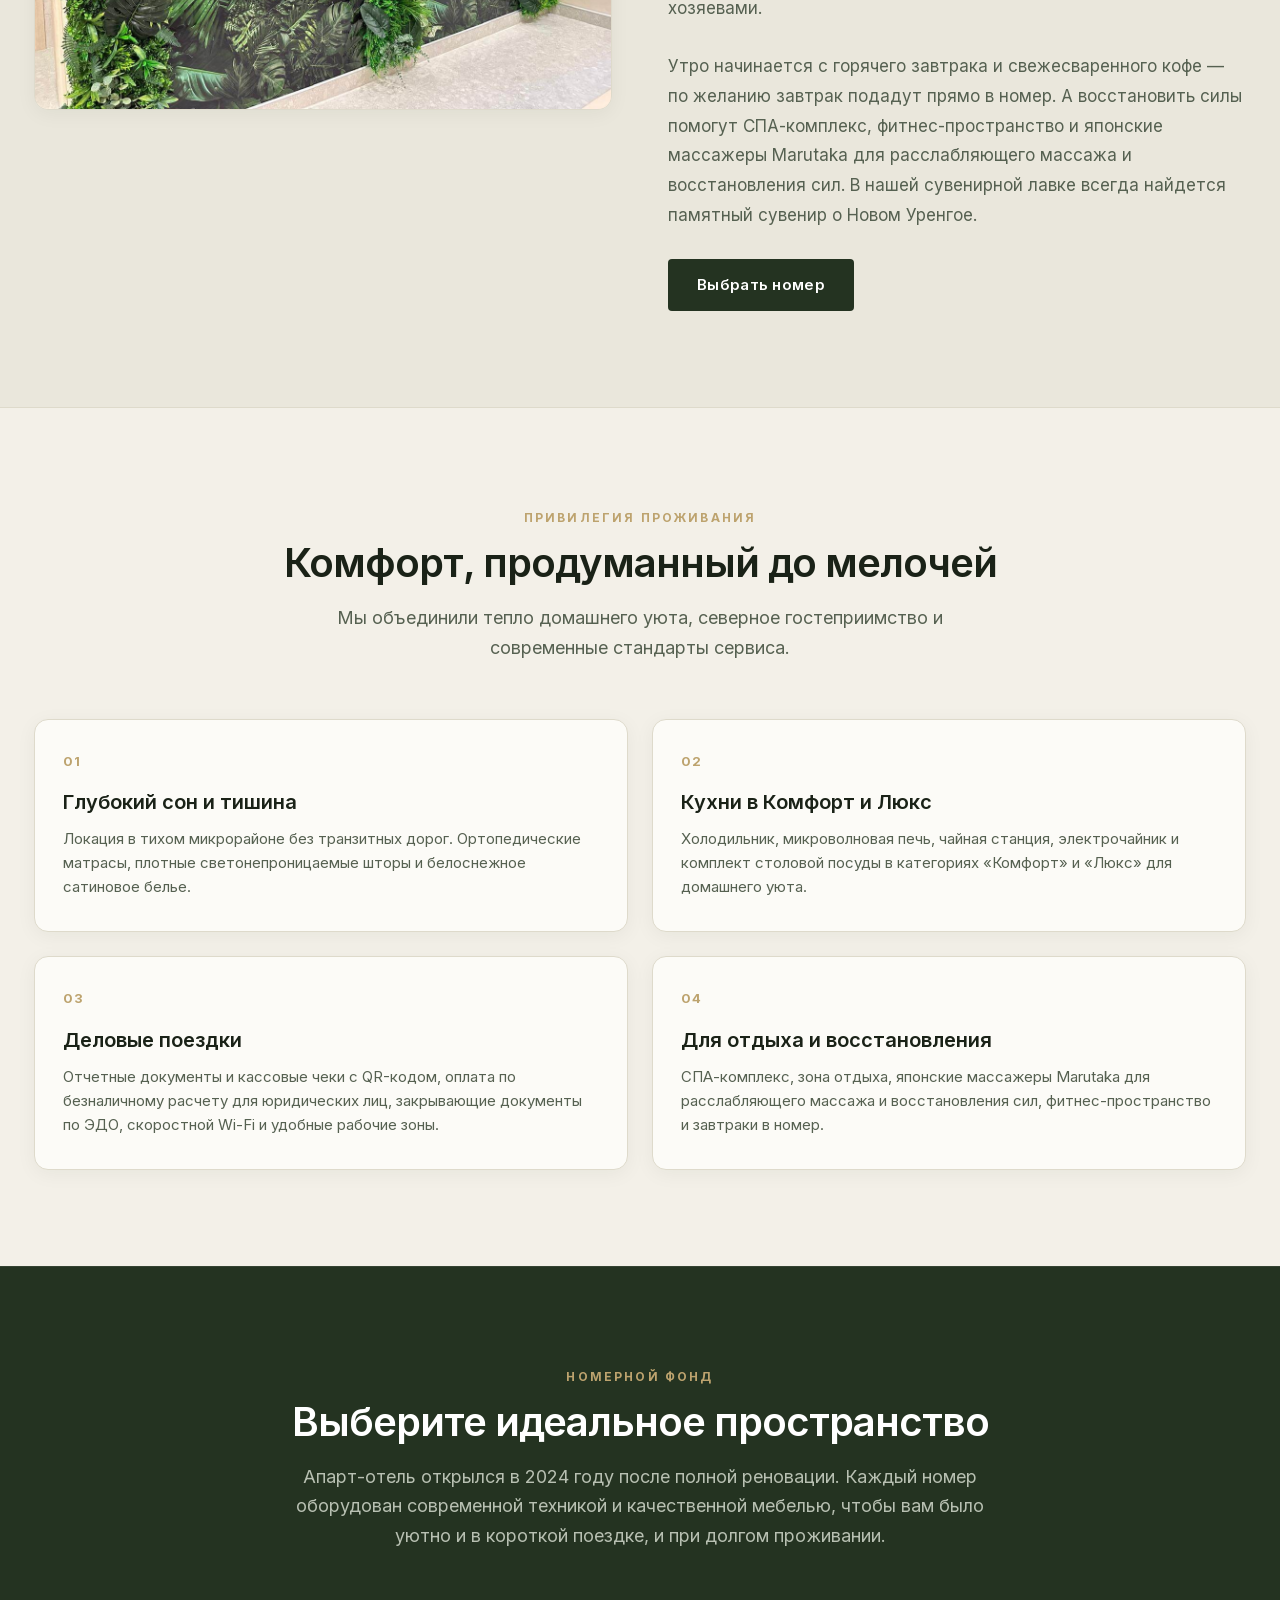
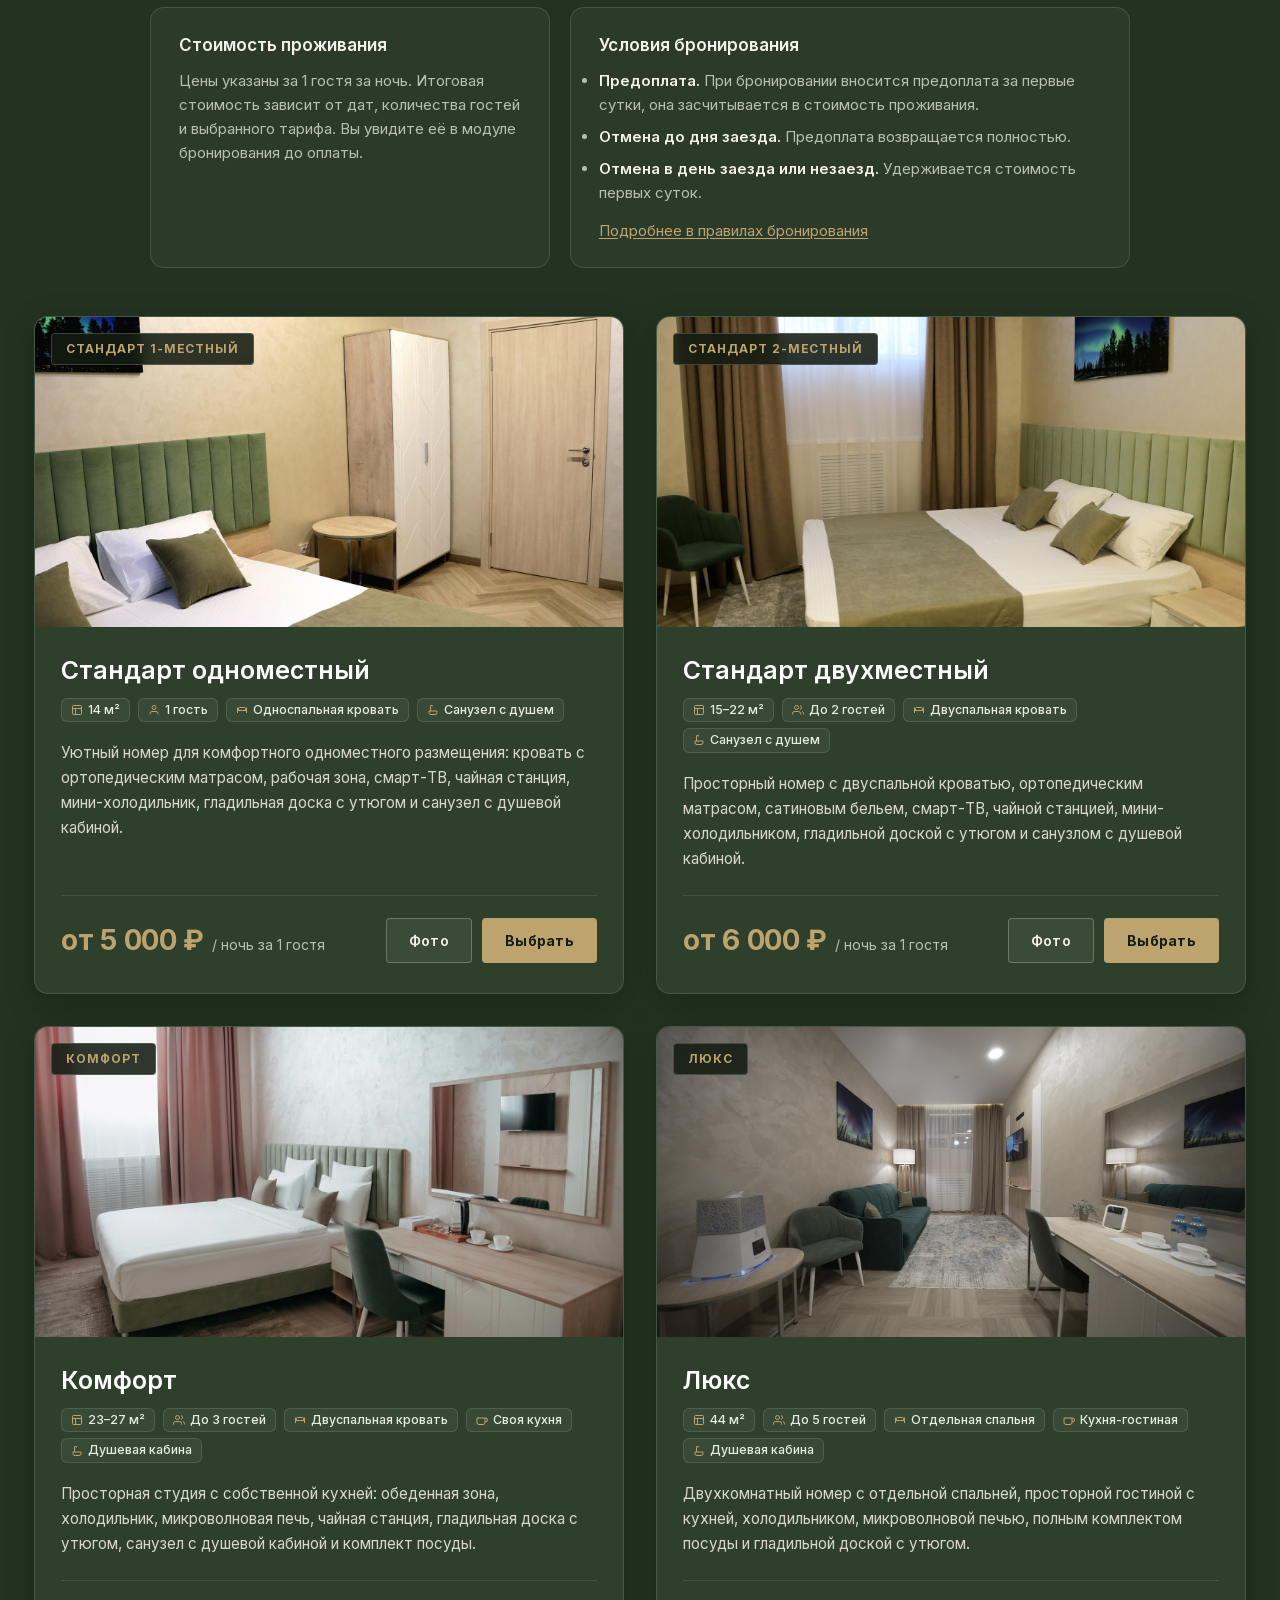
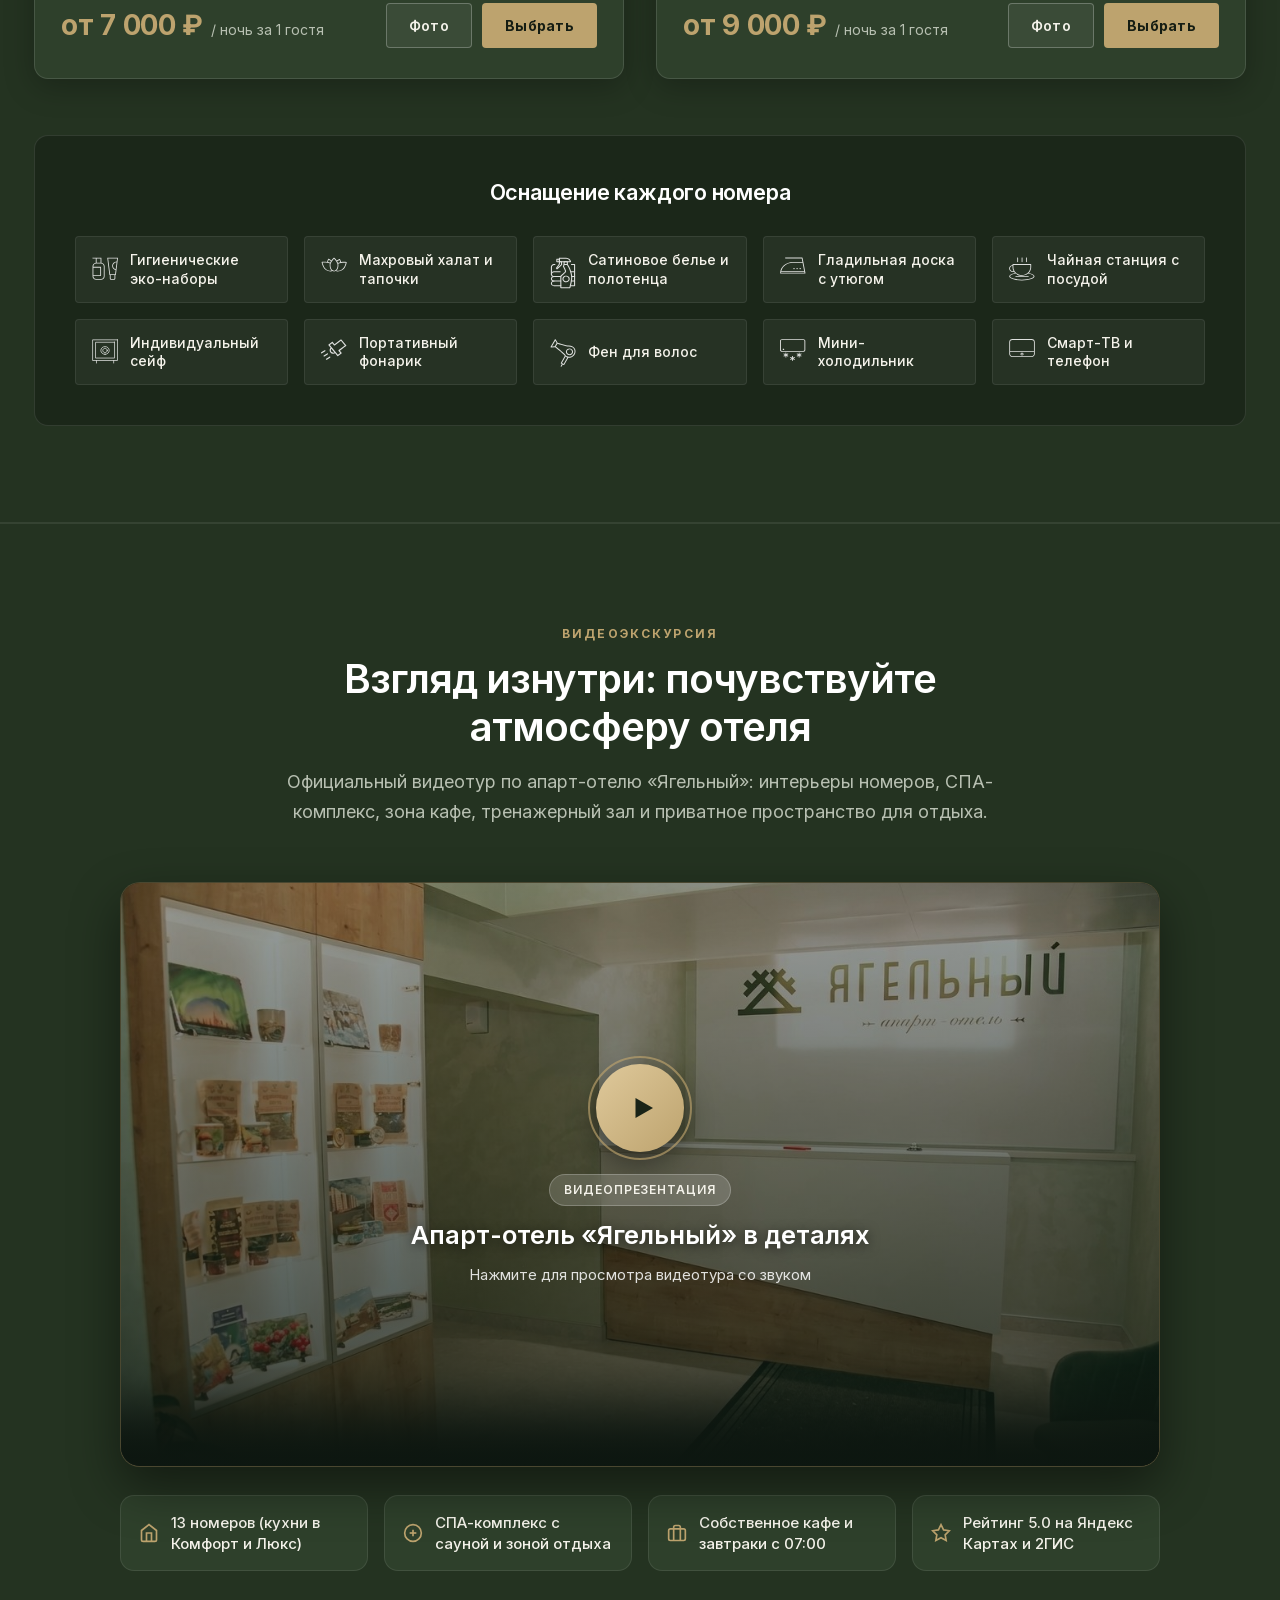
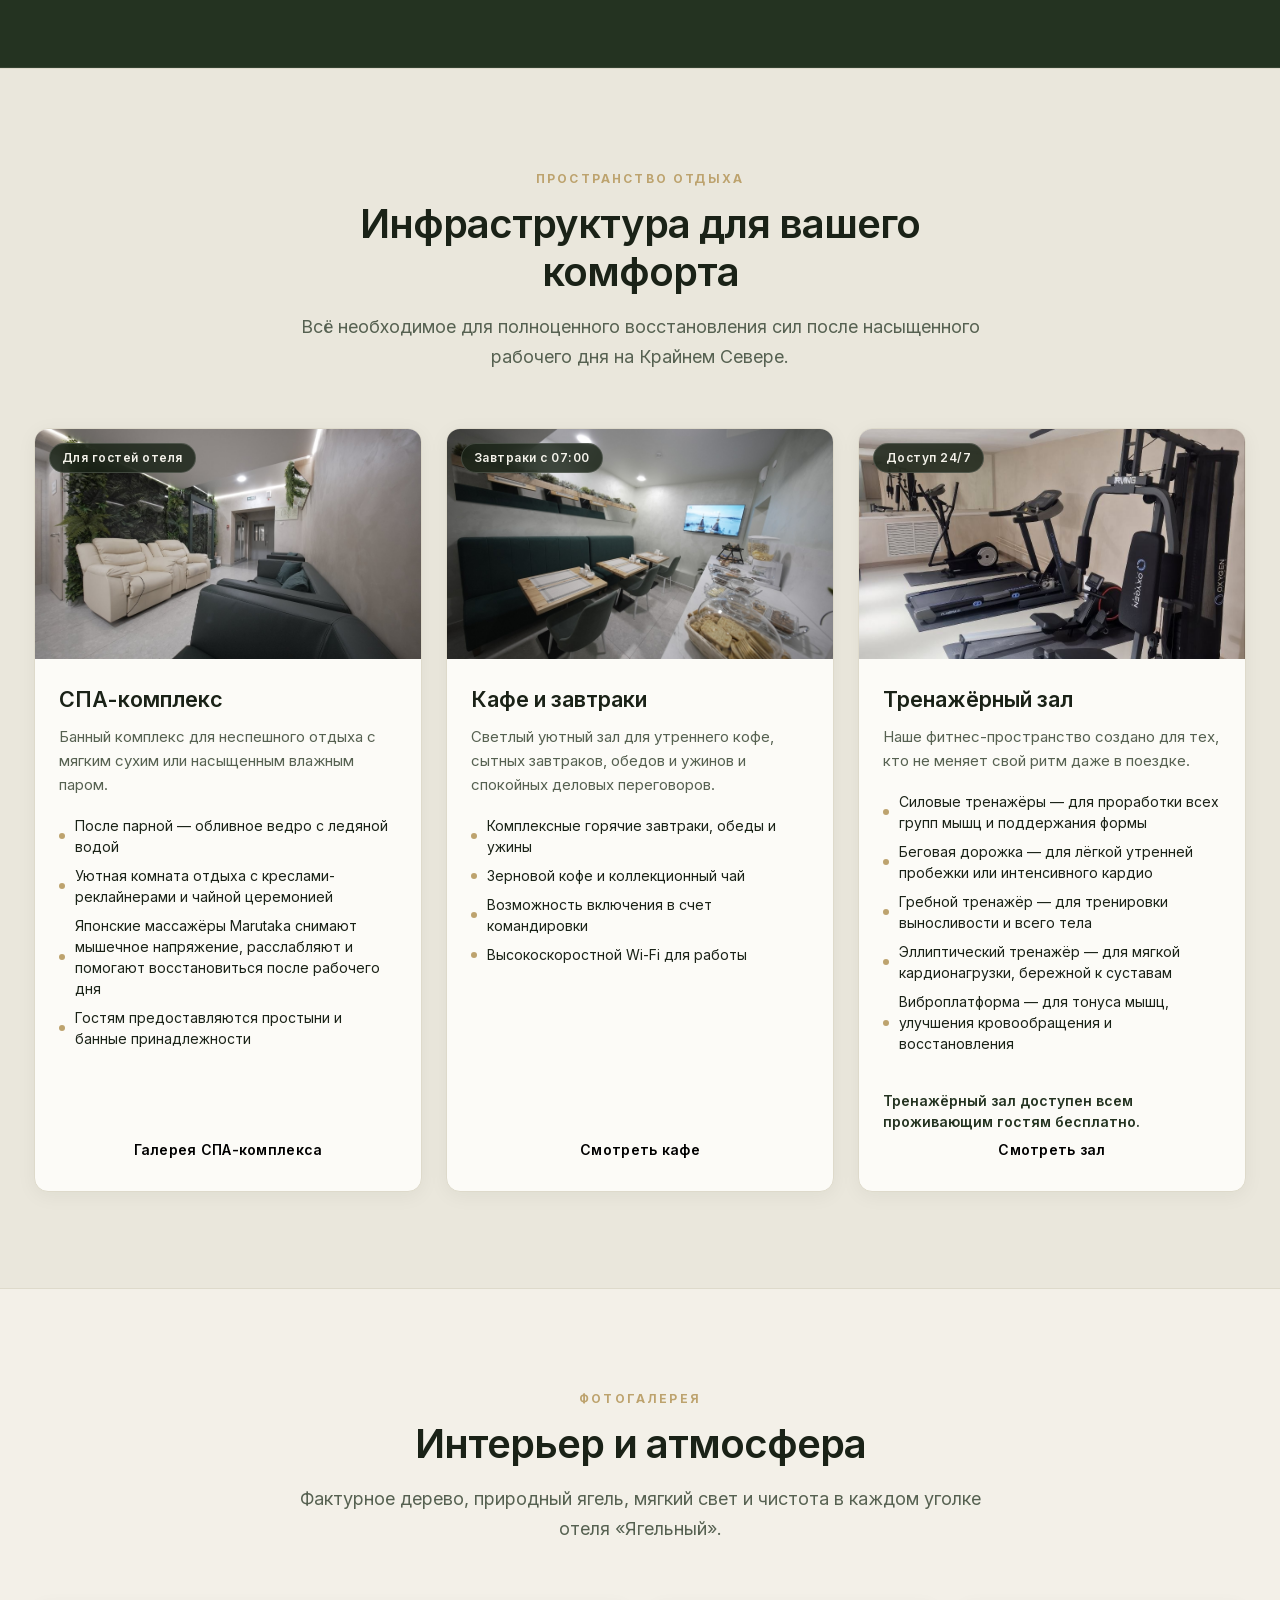
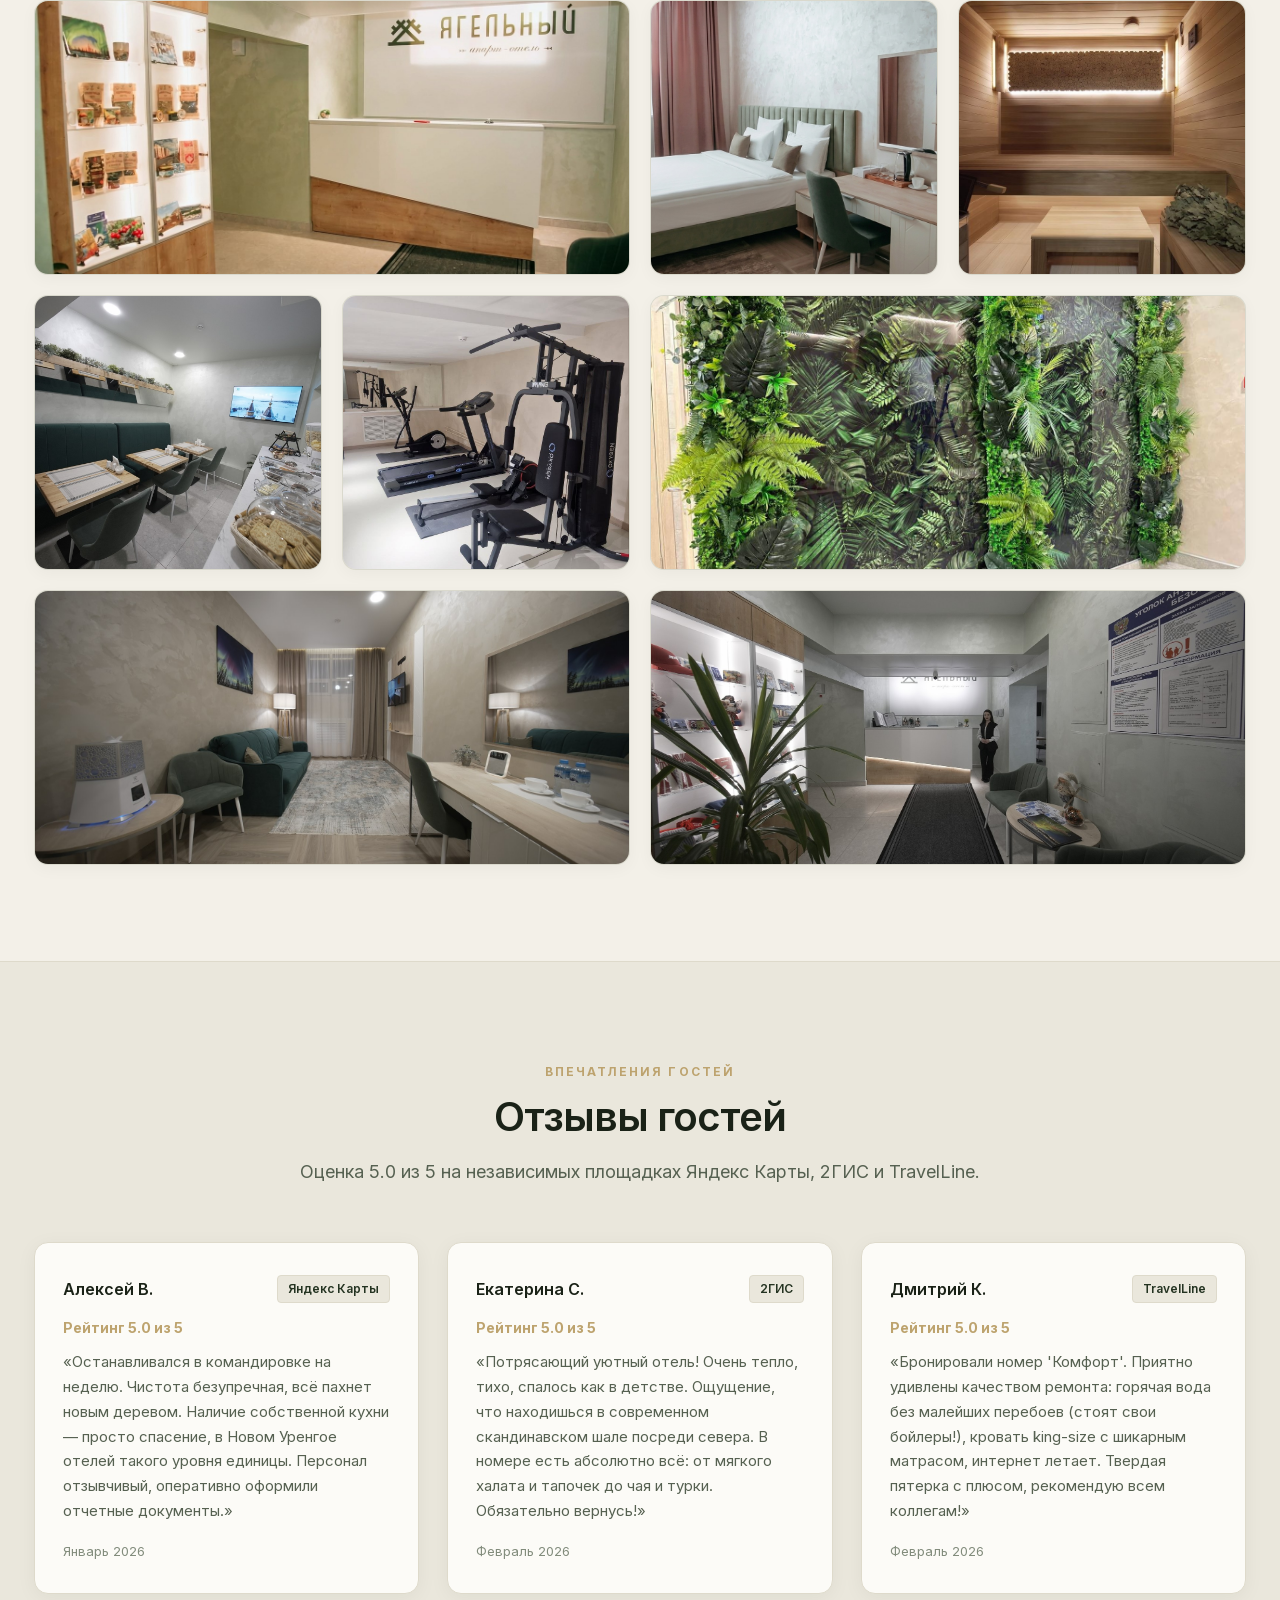
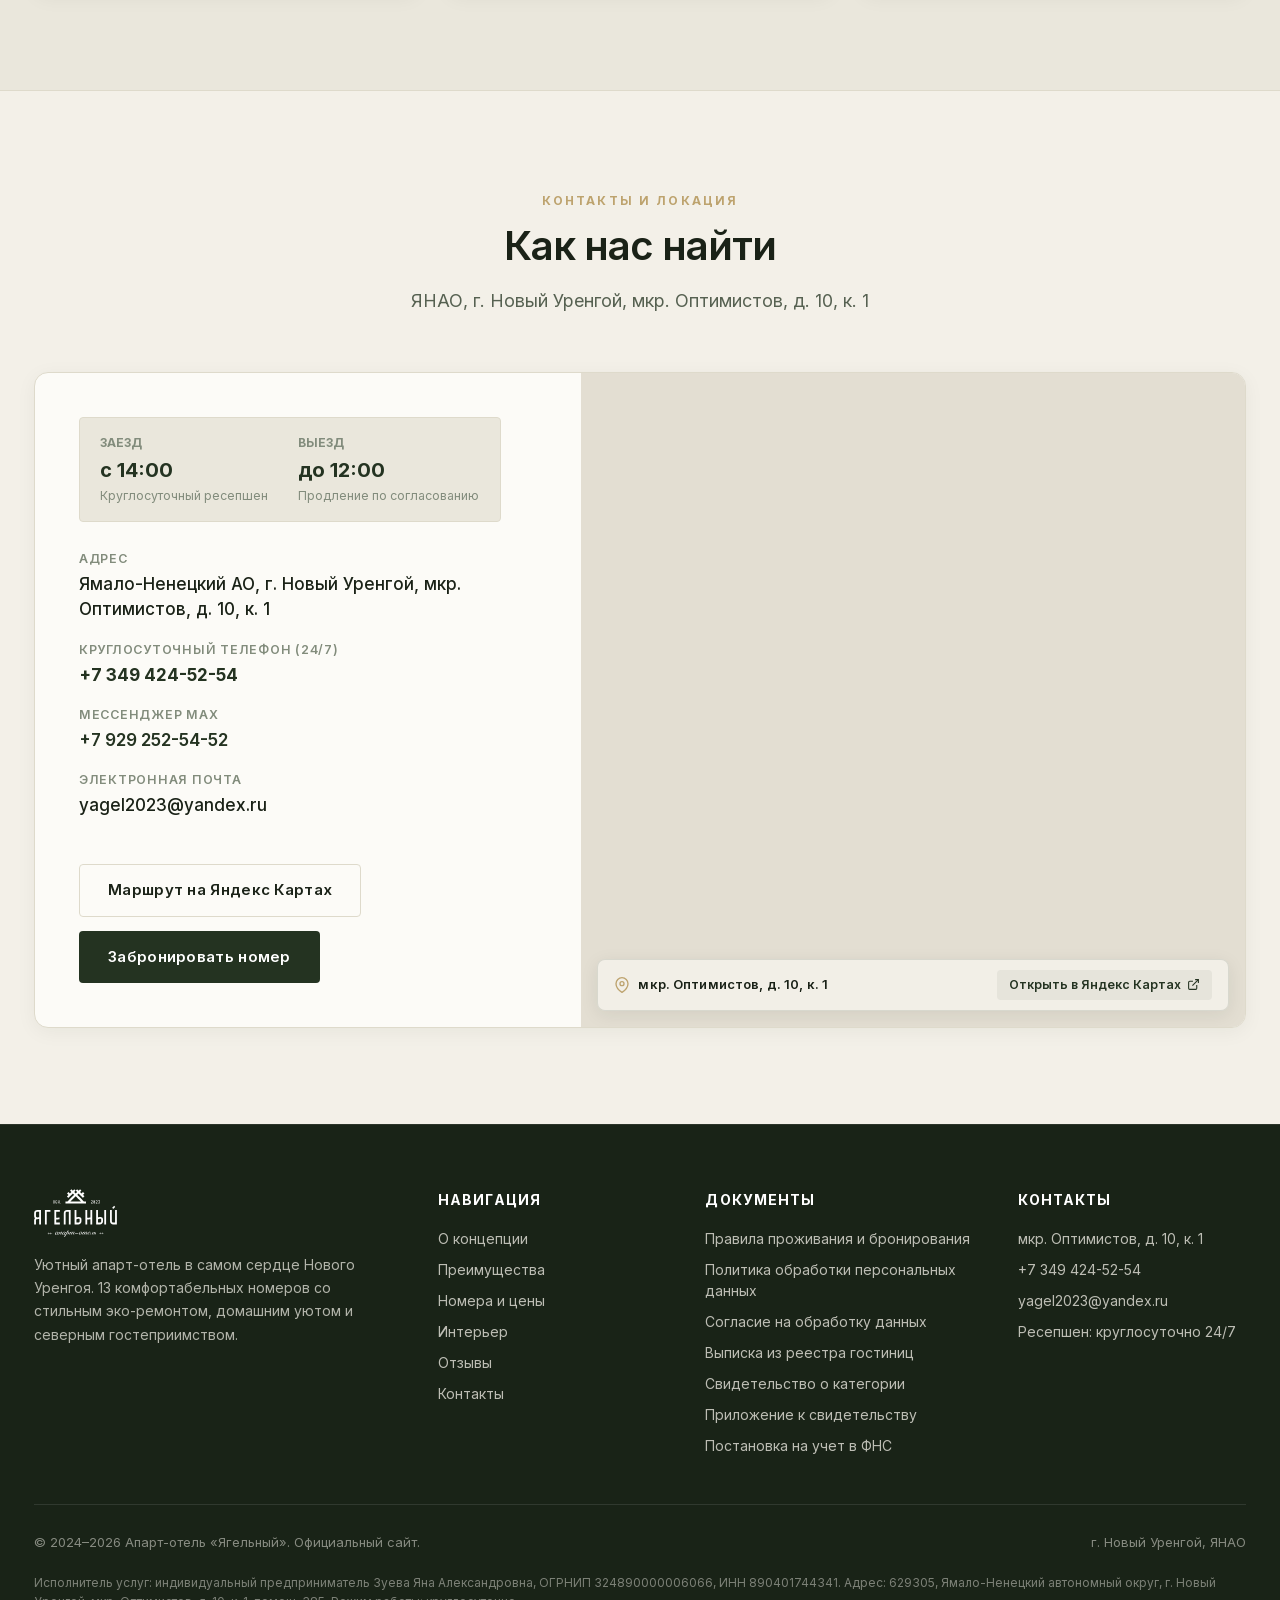
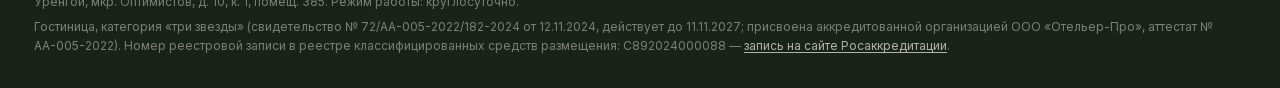
==== commit 00e24b56: "Мессенджер MAX вместо WhatsApp Контакты, мобильное меню, правила проживания и политика ПДн: WhatsApp" ====
--- a/index.html
+++ b/index.html
@@ -147,9 +147,9 @@
       <a href="tel:+73494245254" class="header__phone" style="font-size: 1.05rem;">
         +7 349 424-52-54
       </a>
-      <a href="https://wa.me/79292525452" target="_blank" rel="noopener noreferrer" style="font-size: 0.9375rem; color: var(--color-primary); font-weight: 500;">
-        Написать в WhatsApp
-      </a>
+      <span style="font-size: 0.9375rem; color: var(--color-primary); font-weight: 500;">
+        MAX: +7 929 252-54-52
+      </span>
       <a href="?tl-booking-open=true" class="btn btn--primary" data-tl-booking-open="true" style="width: 100%; margin-top: 8px; text-align: center; text-decoration: none;">
         Забронировать номер
       </a>
@@ -1067,9 +1067,9 @@
               </div>
 
               <div class="contact-row">
-                <div class="contact-row__label">WhatsApp</div>
+                <div class="contact-row__label">Мессенджер MAX</div>
                 <div class="contact-row__value">
-                  <a href="https://wa.me/79292525452" target="_blank" rel="noopener noreferrer" style="color: var(--color-pine); font-weight: 600;">+7 929 252-54-52</a>
+                  <span style="color: var(--color-pine); font-weight: 600;">+7 929 252-54-52</span>
                 </div>
               </div>
 
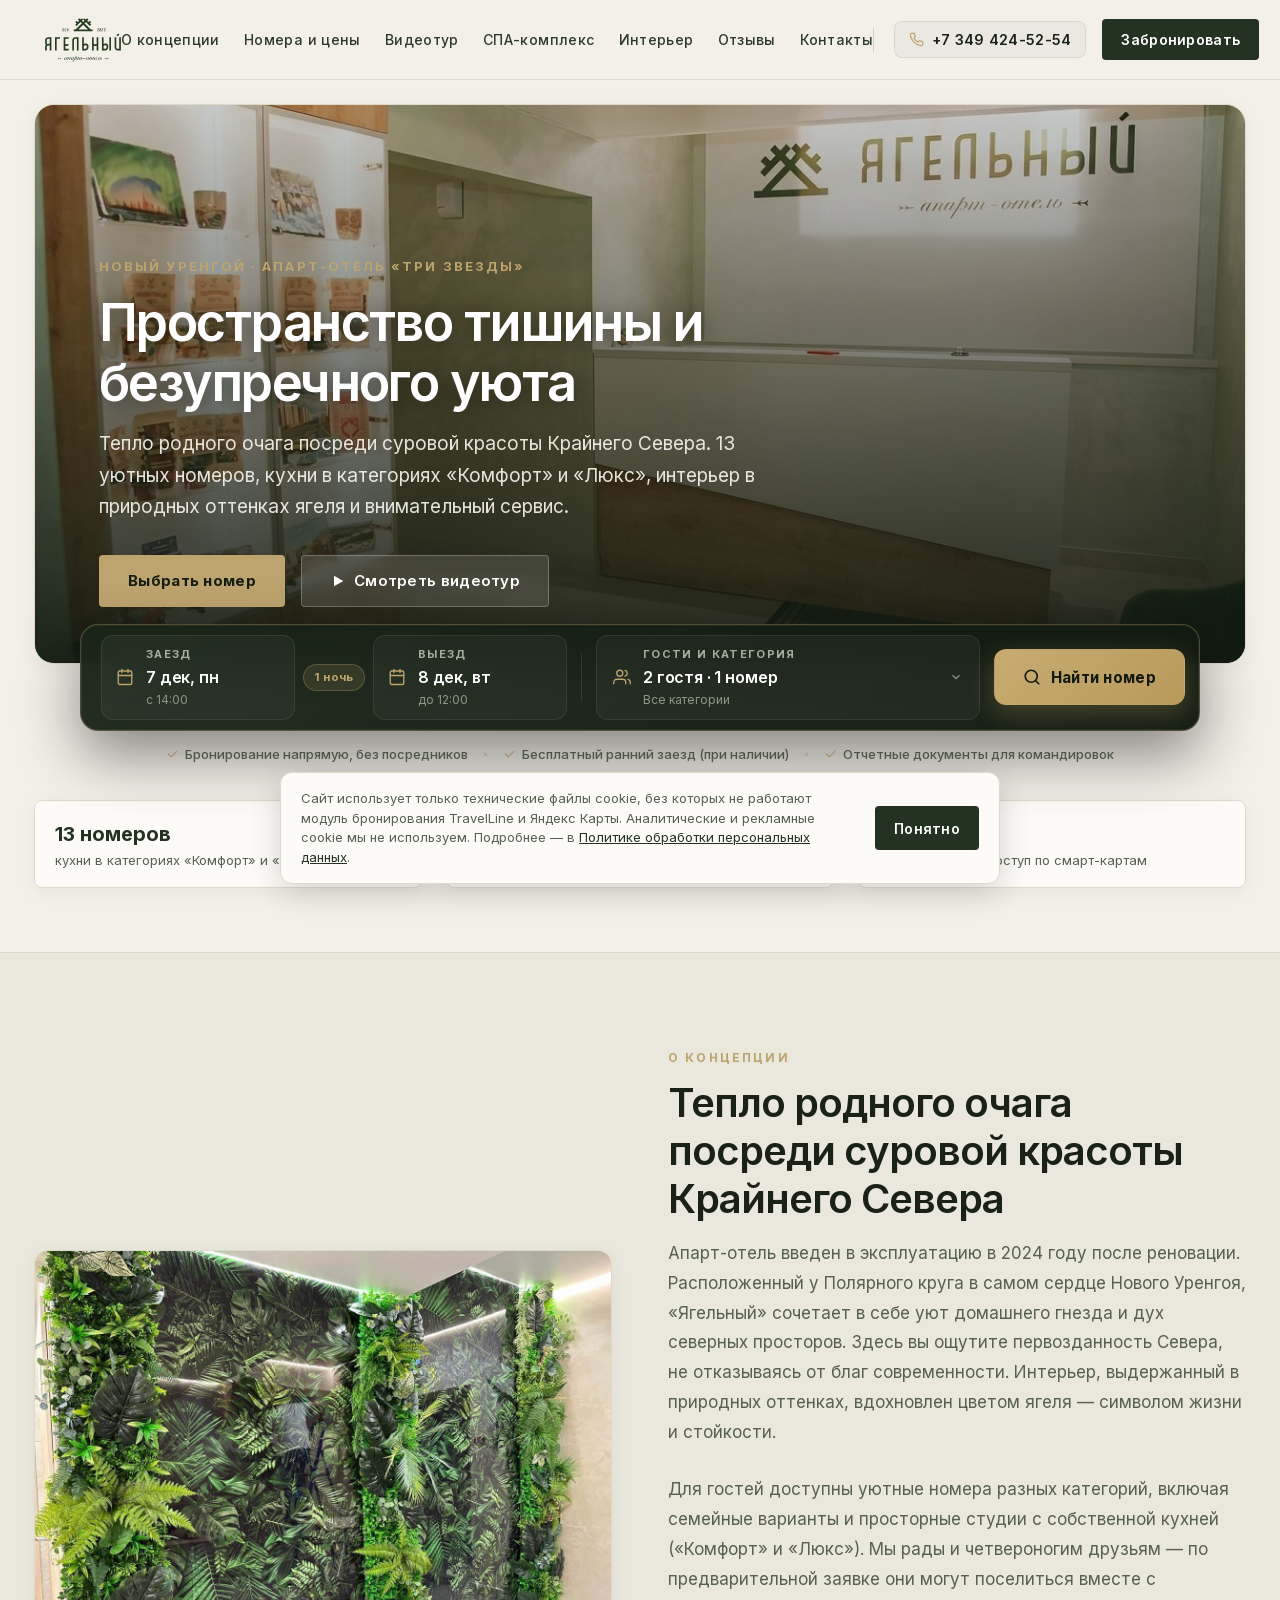
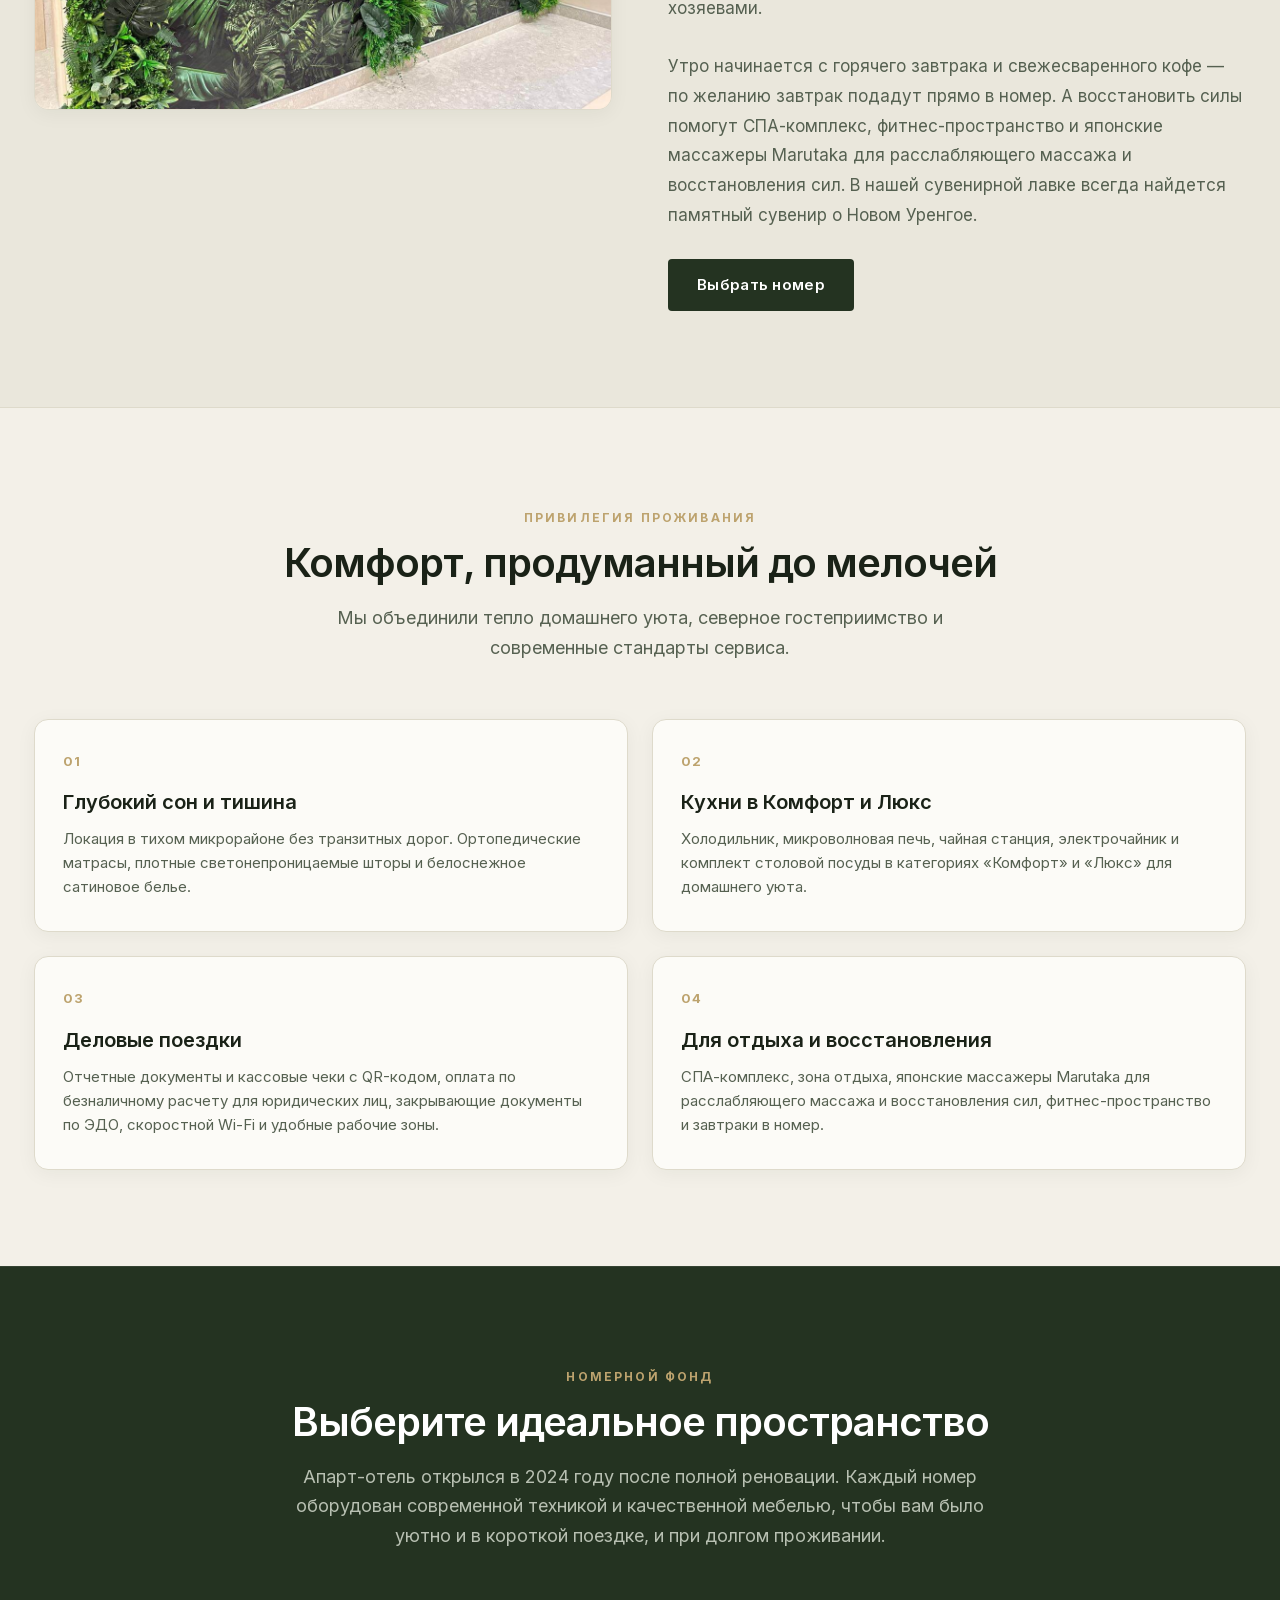
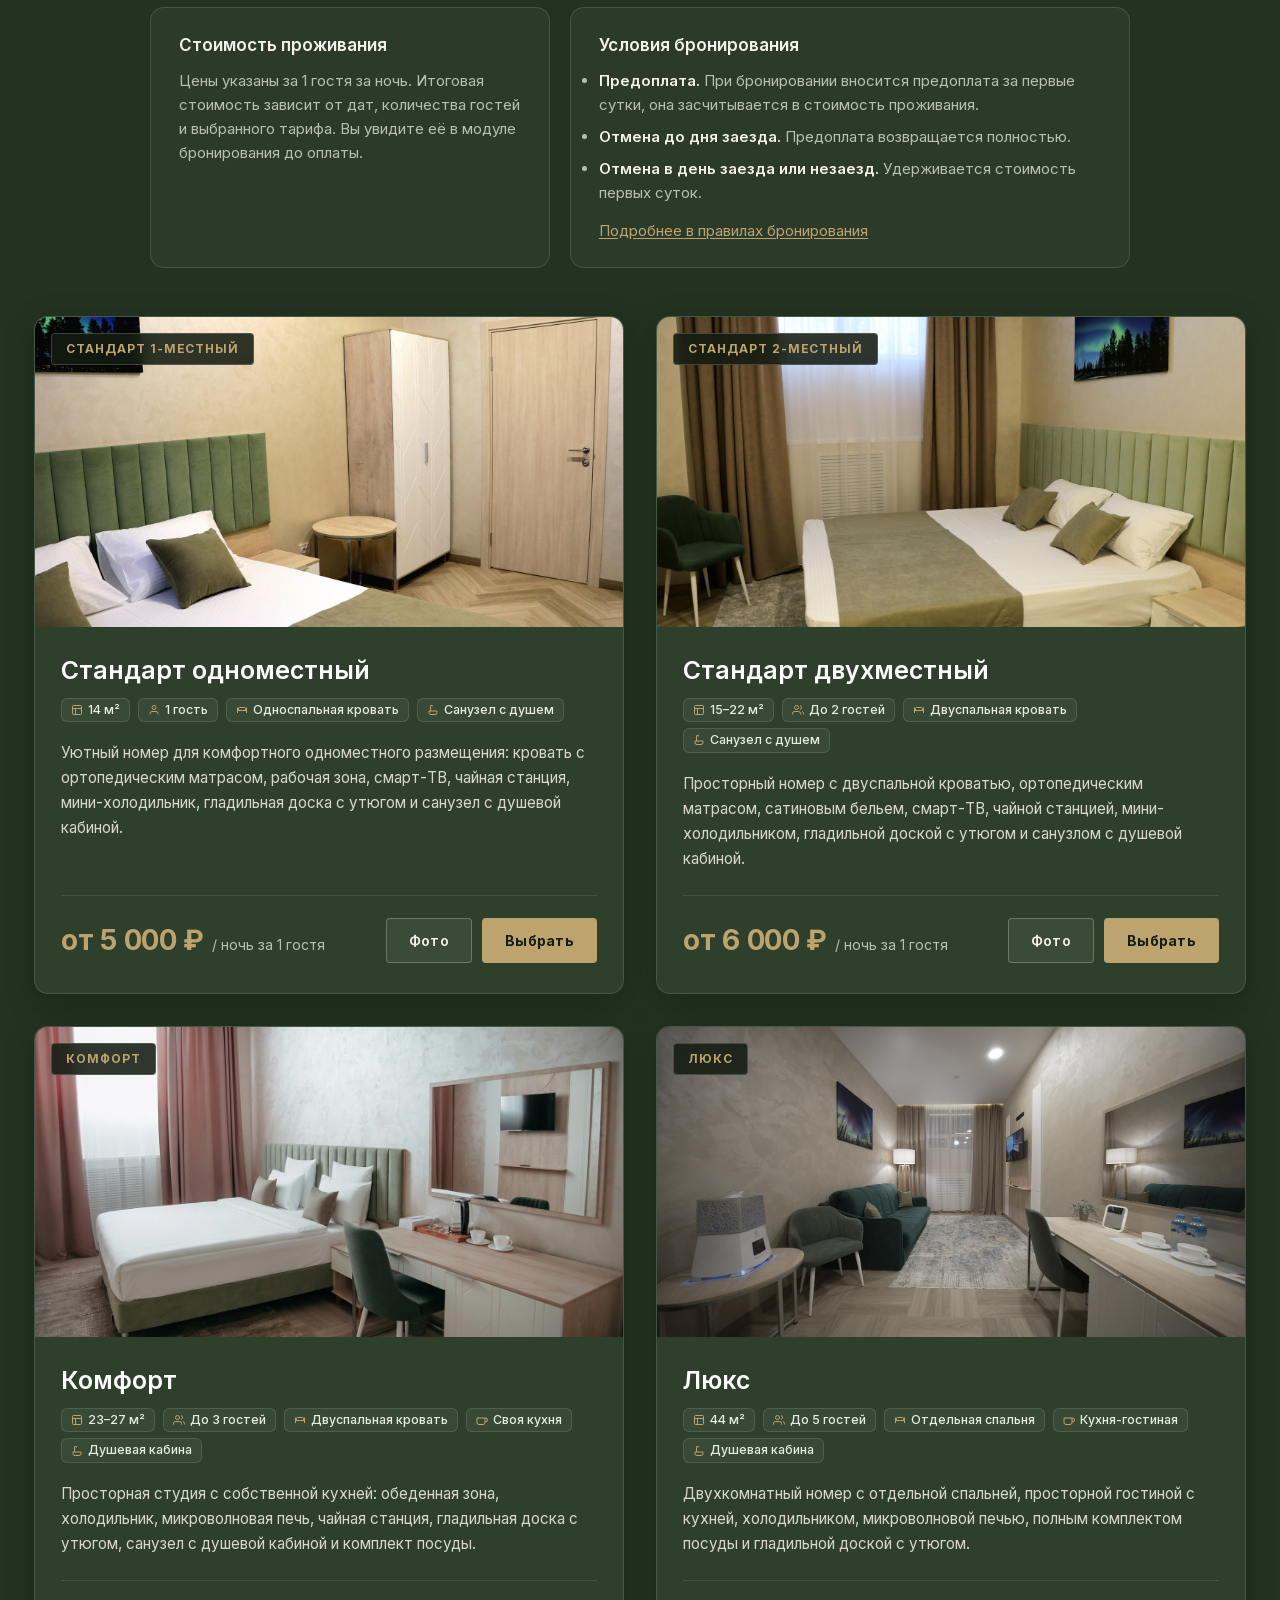
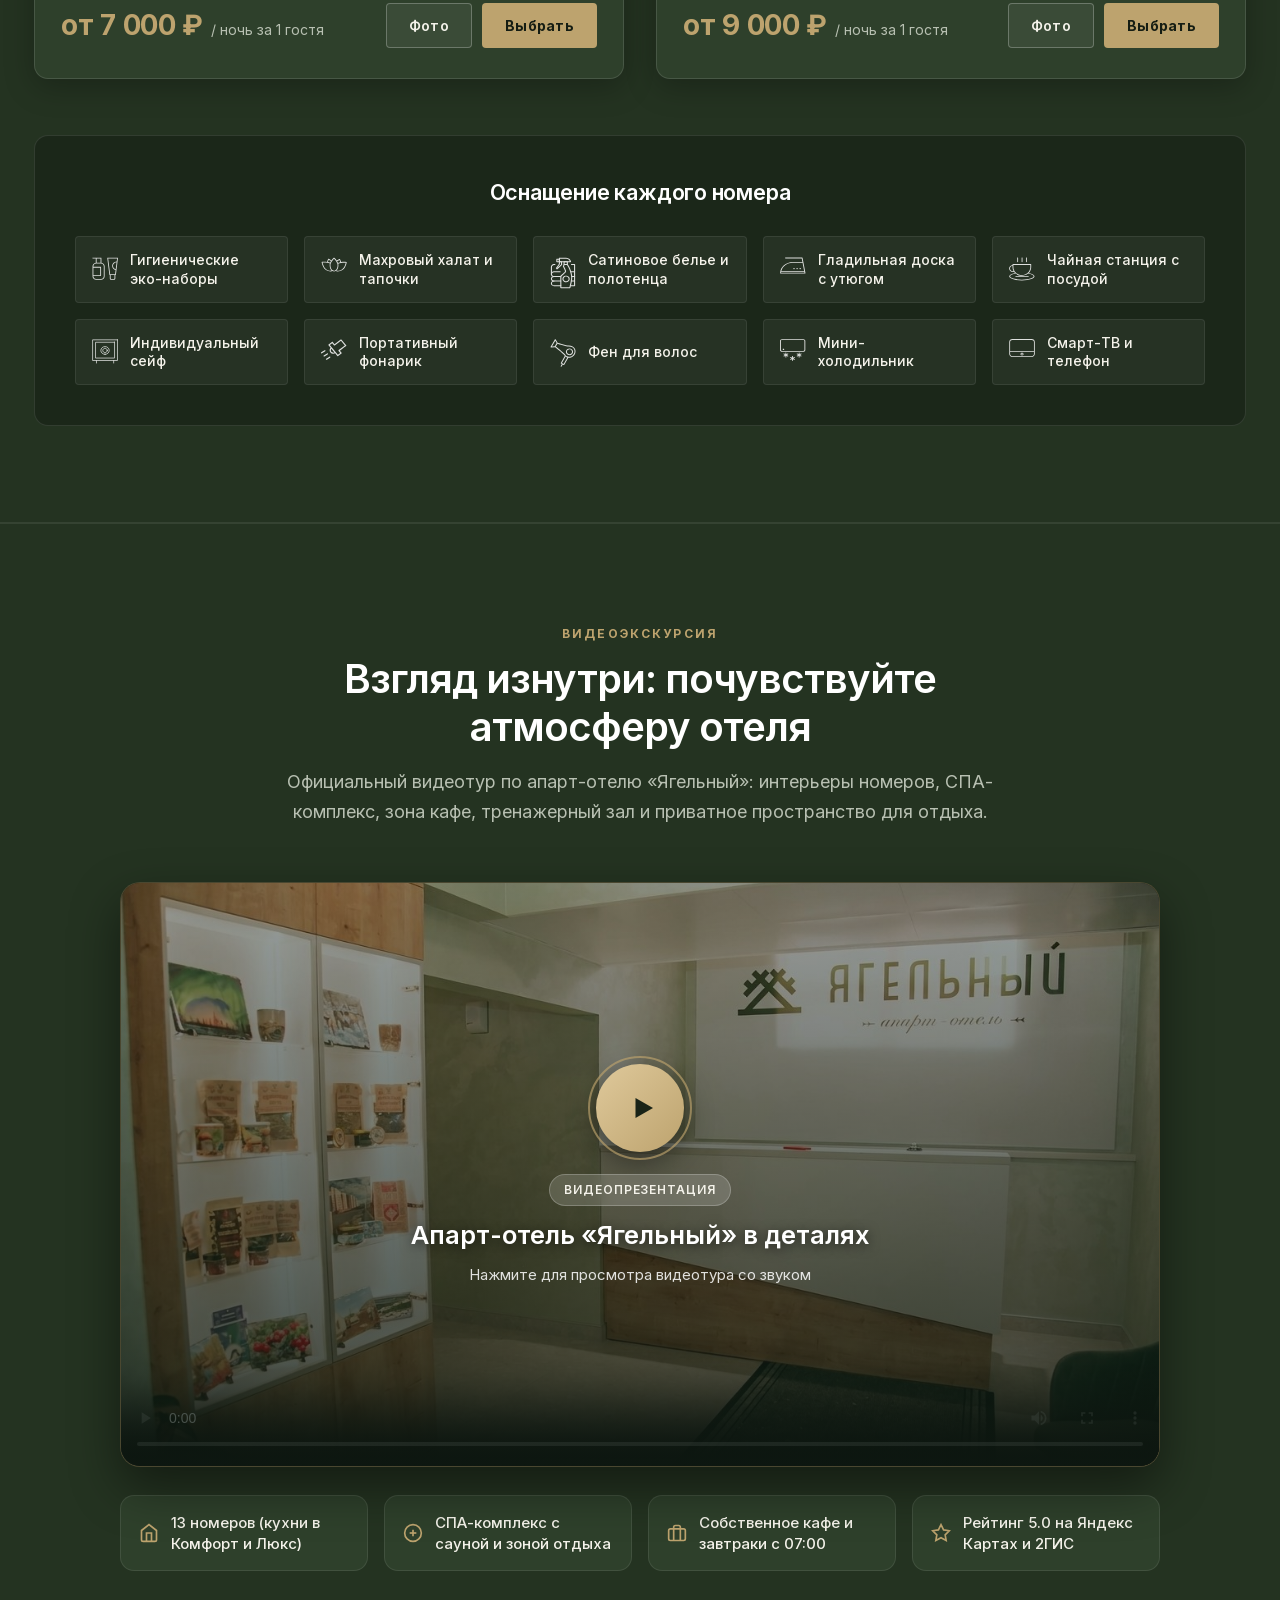
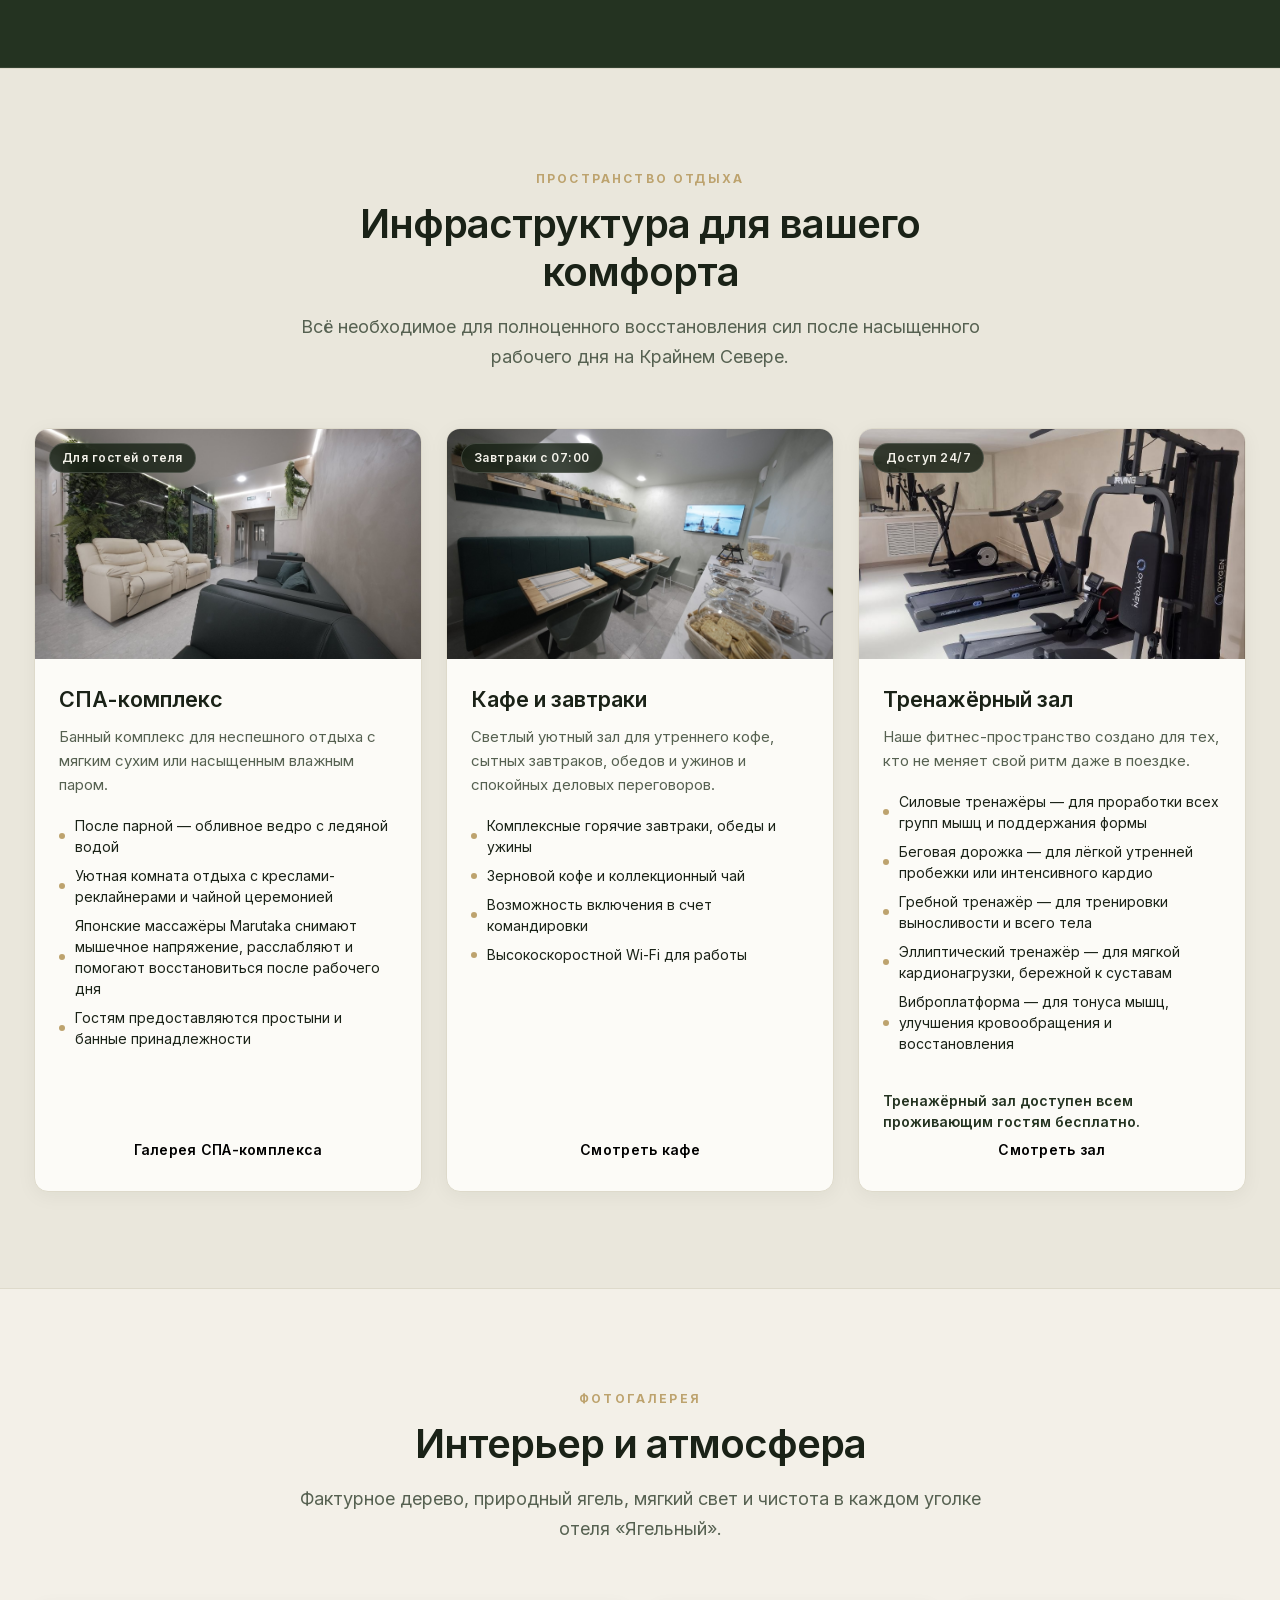
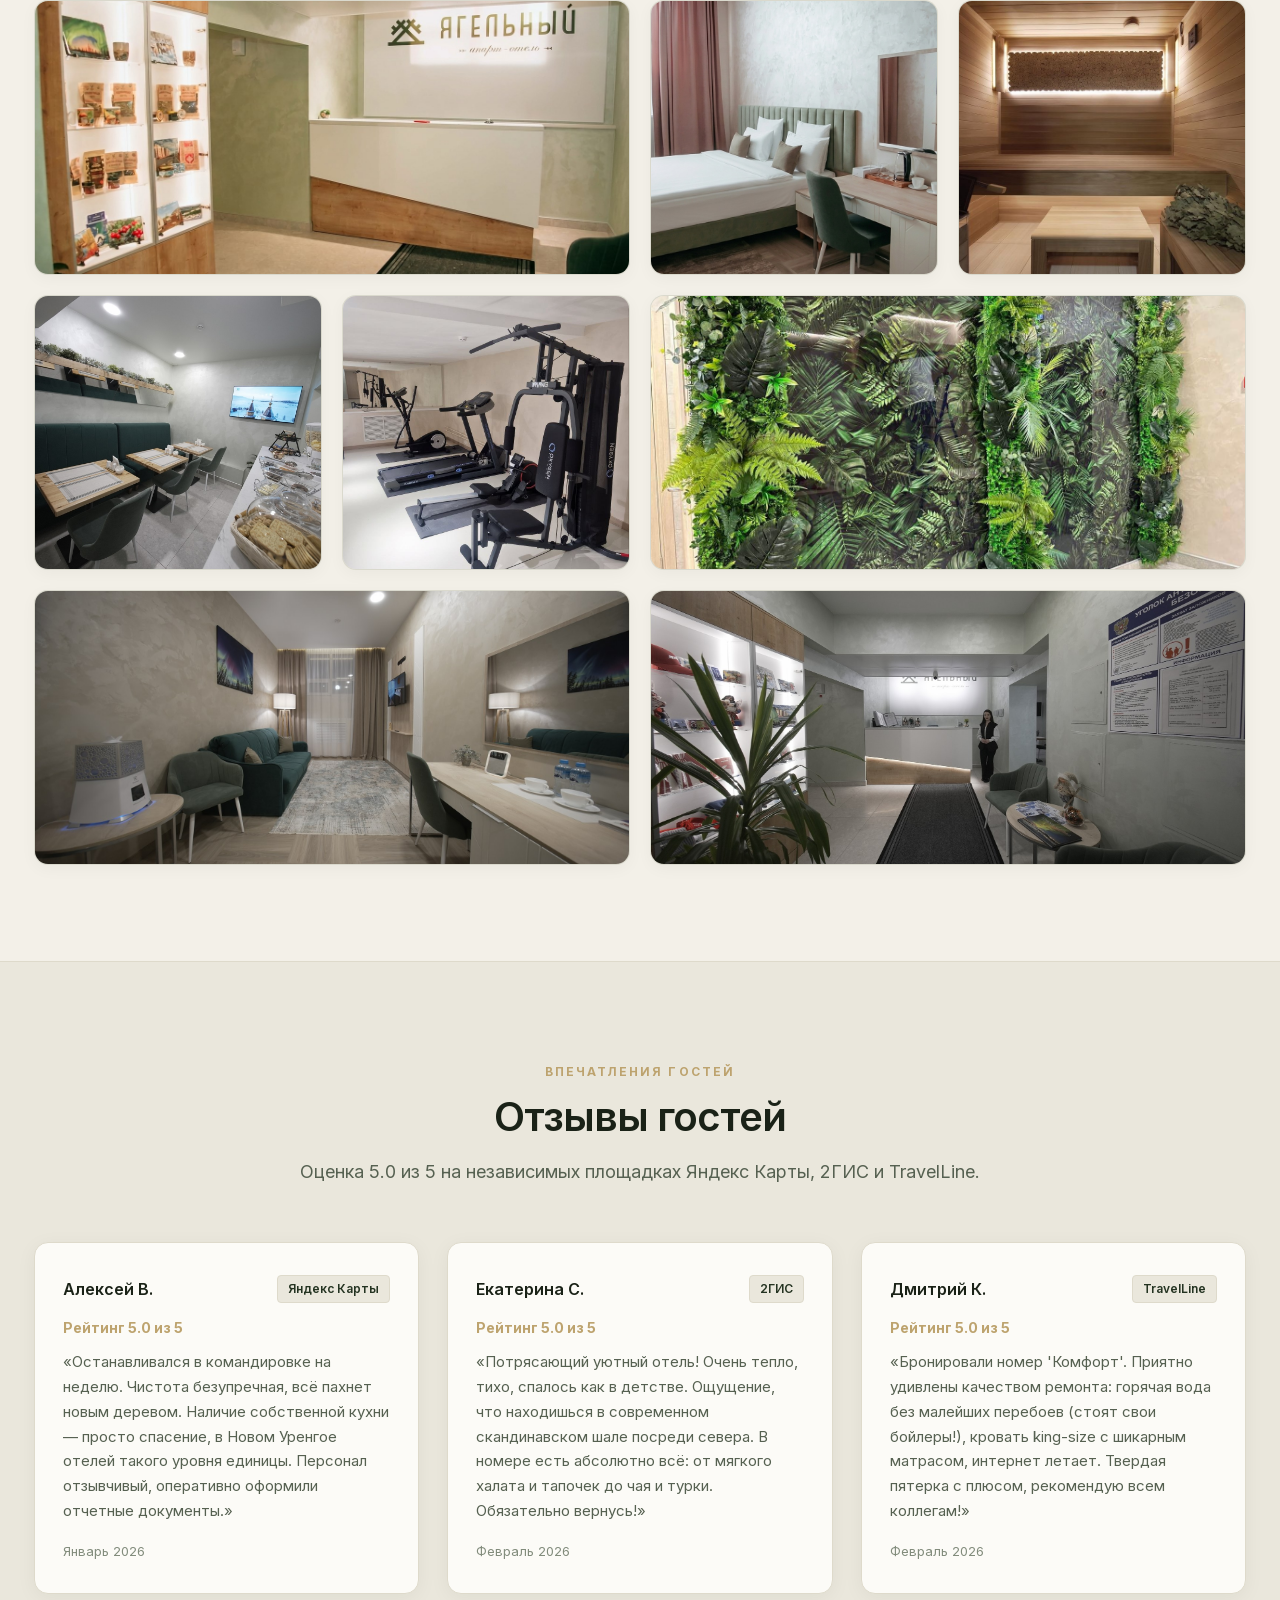
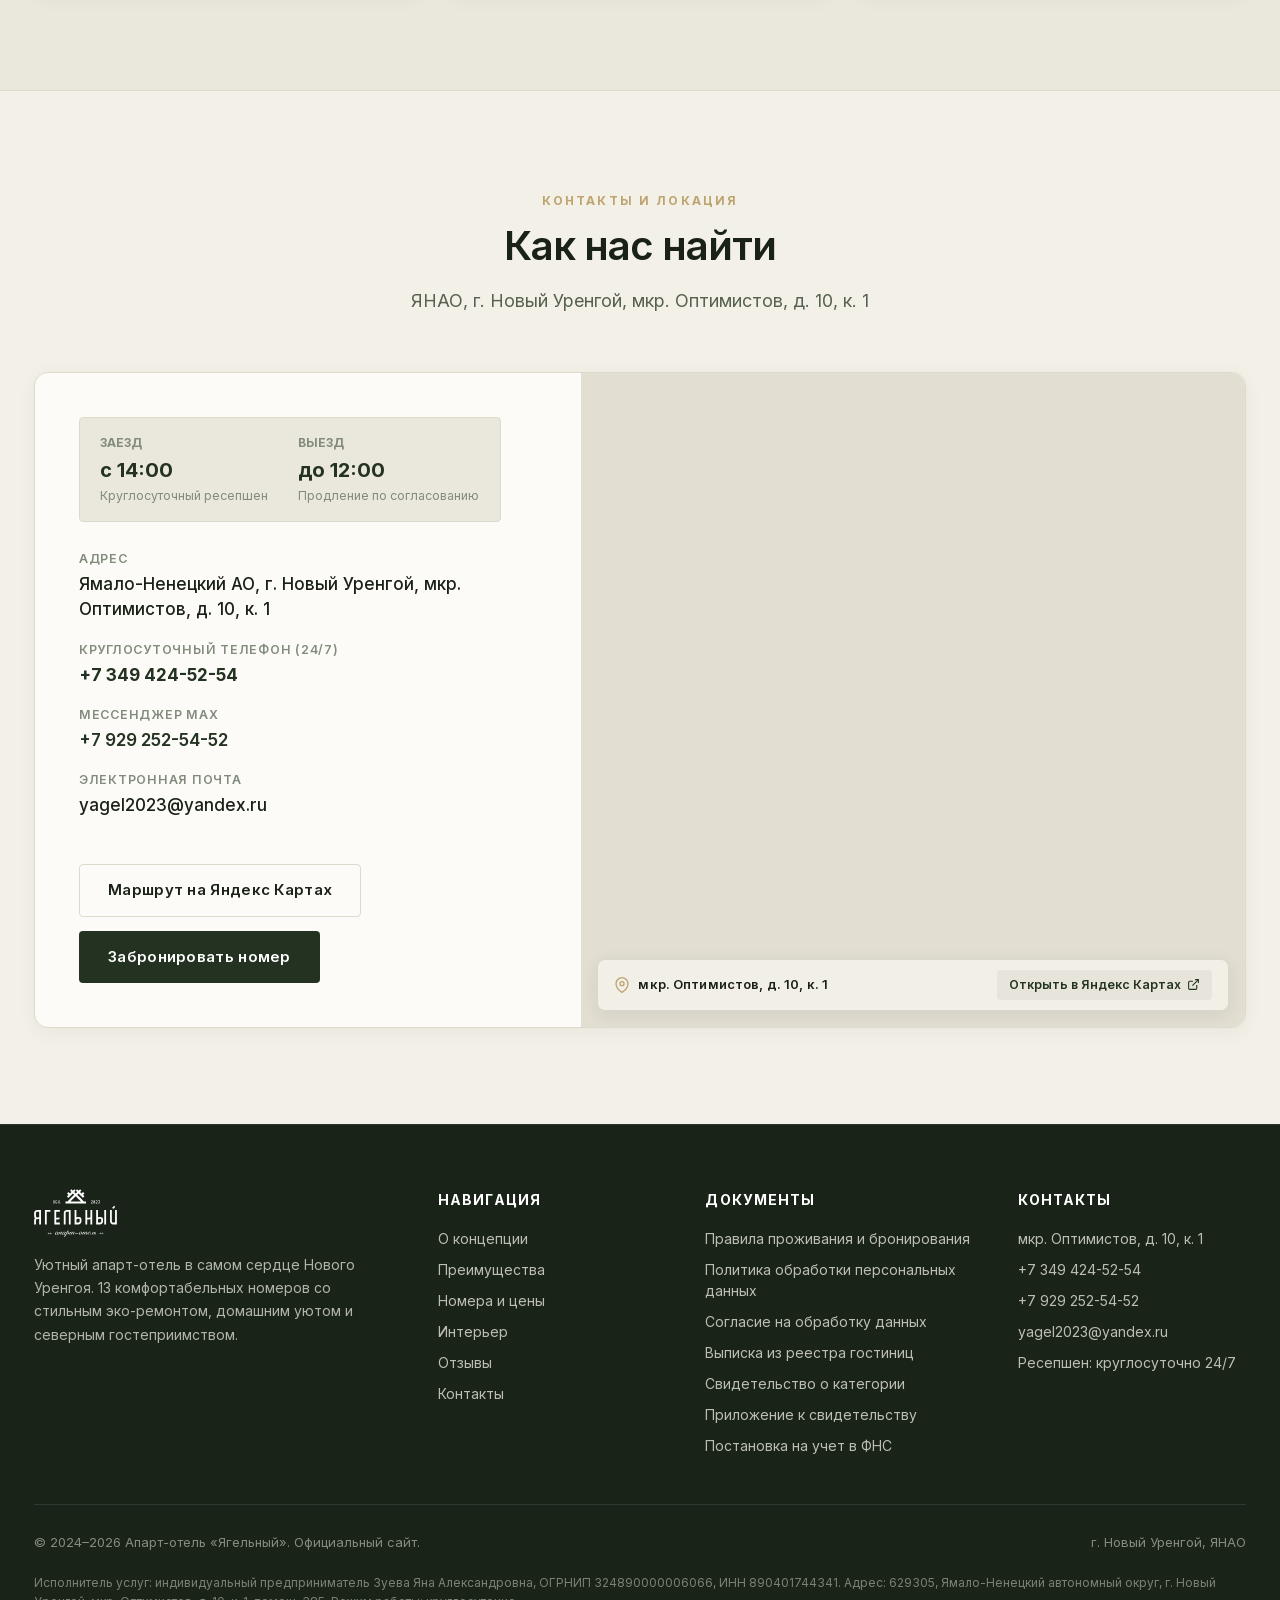
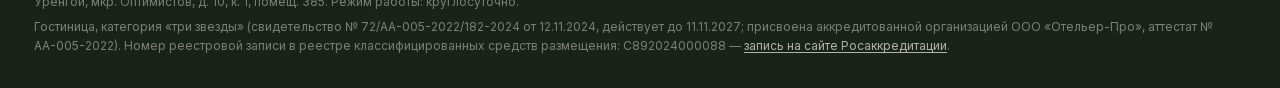
==== commit 573e8629: "Подвал: добавлен сотовый +7 929 252-54-52 Co-Authored-By: Claude Opus 5.5 <noreply@anthropic.com>" ====
--- a/index.html
+++ b/index.html
@@ -1166,6 +1166,7 @@
           <div class="footer__links">
             <span>мкр. Оптимистов, д. 10, к. 1</span>
             <a href="tel:+73494245254">+7 349 424-52-54</a>
+            <a href="tel:+79292525452">+7 929 252-54-52</a>
             <a href="mailto:yagel2023@yandex.ru">yagel2023@yandex.ru</a>
             <span>Ресепшен: круглосуточно 24/7</span>
           </div>
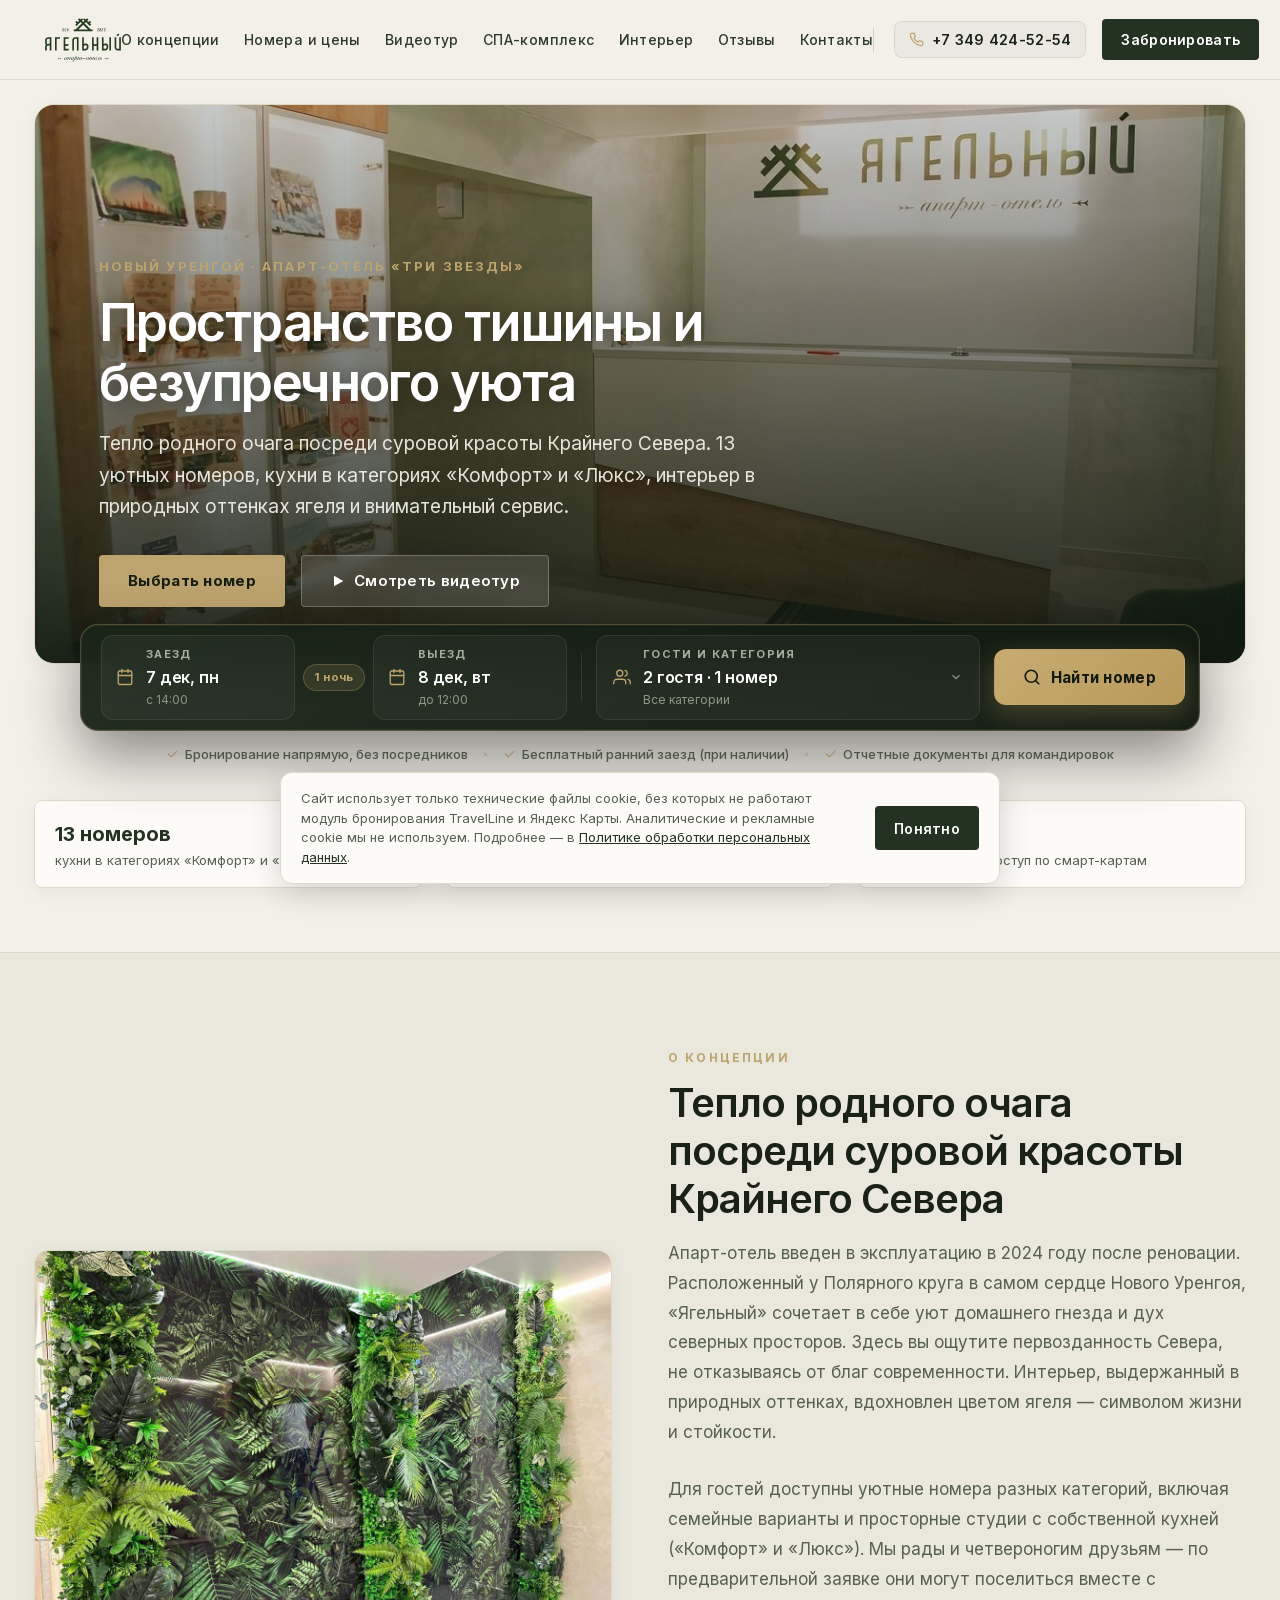
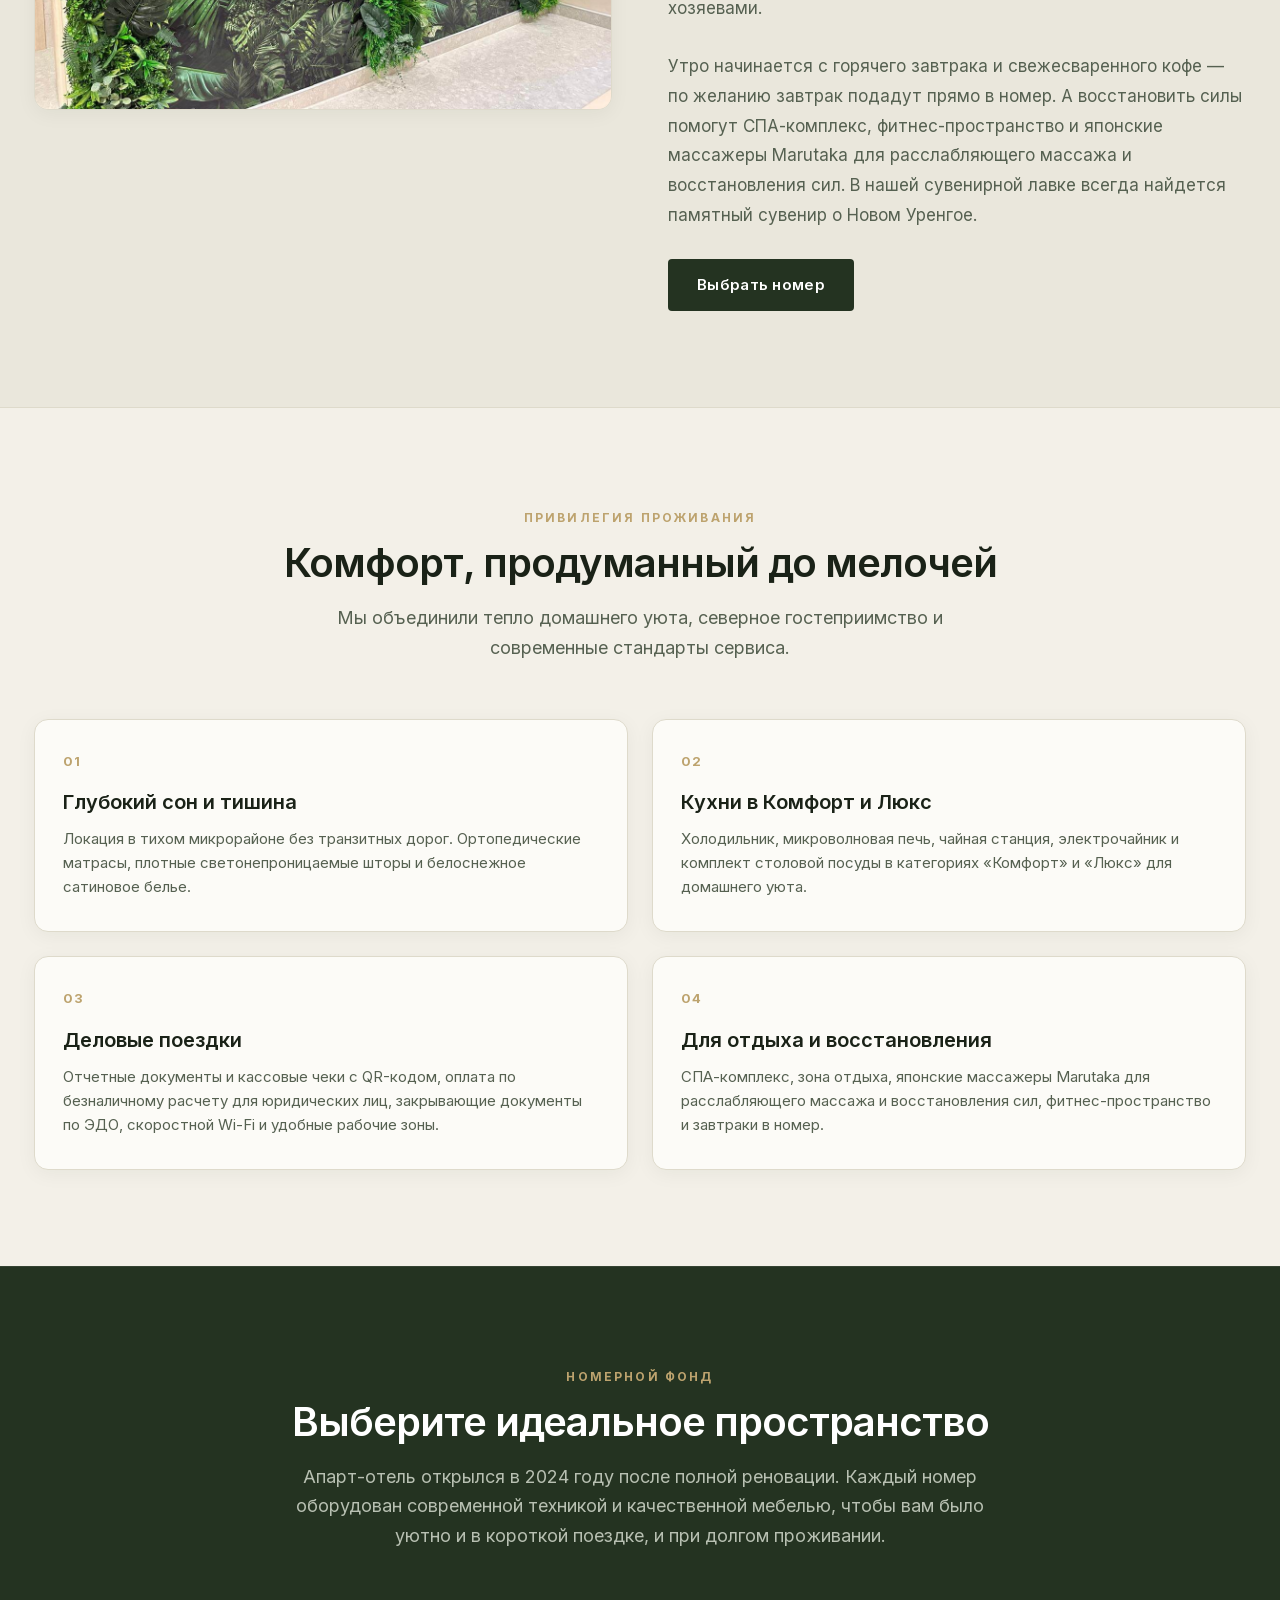
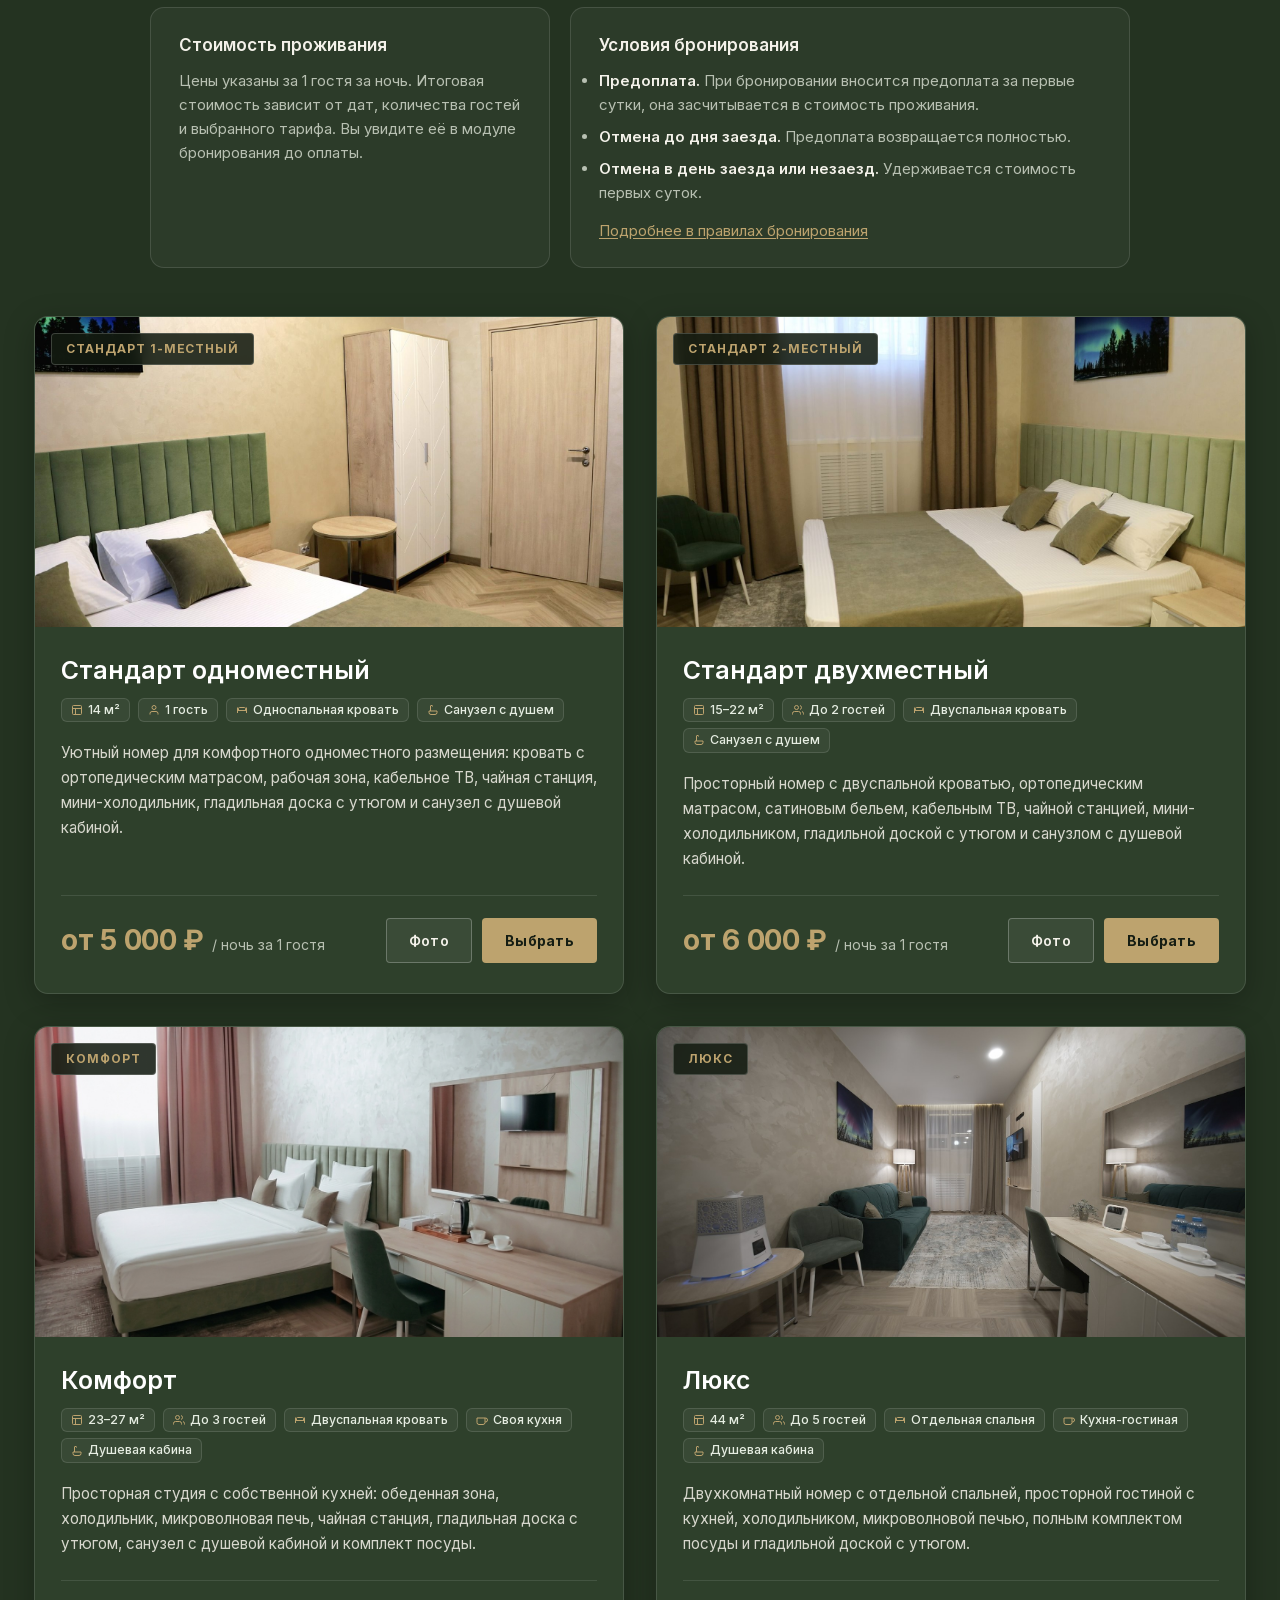
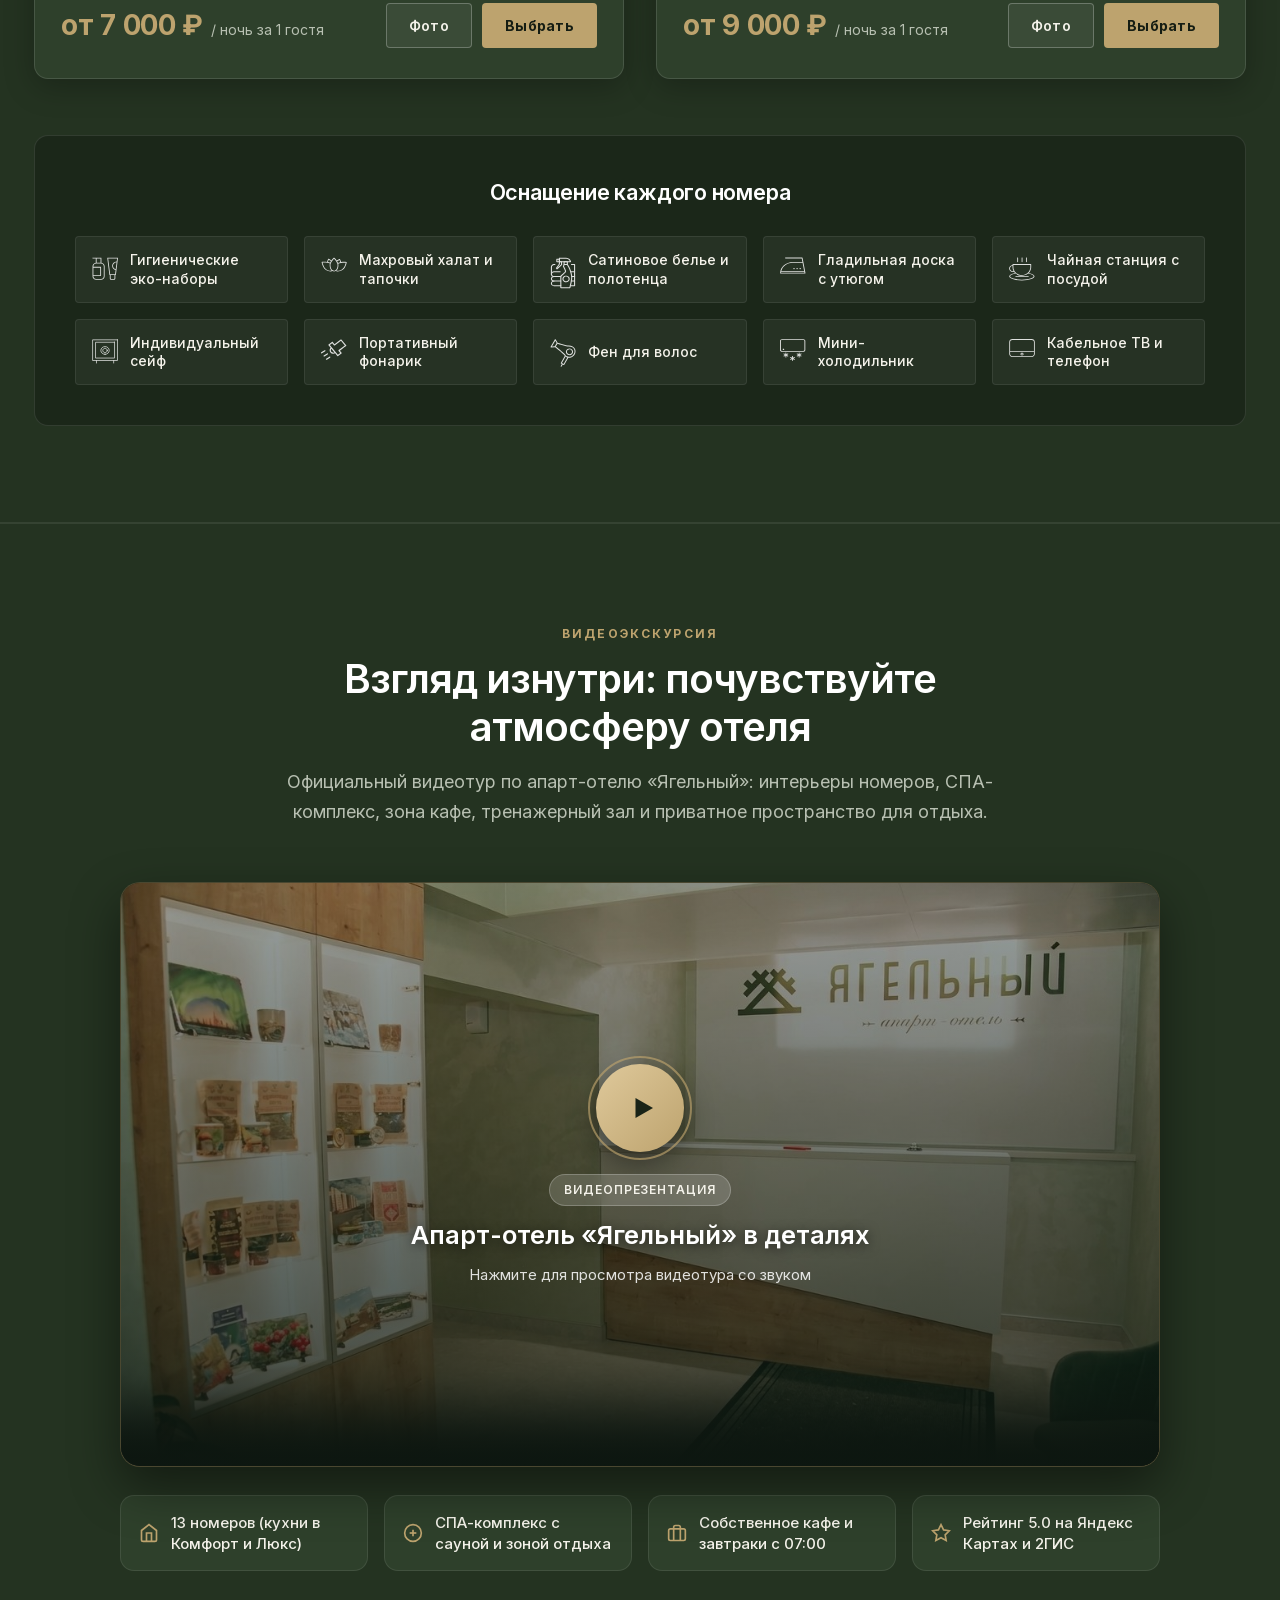
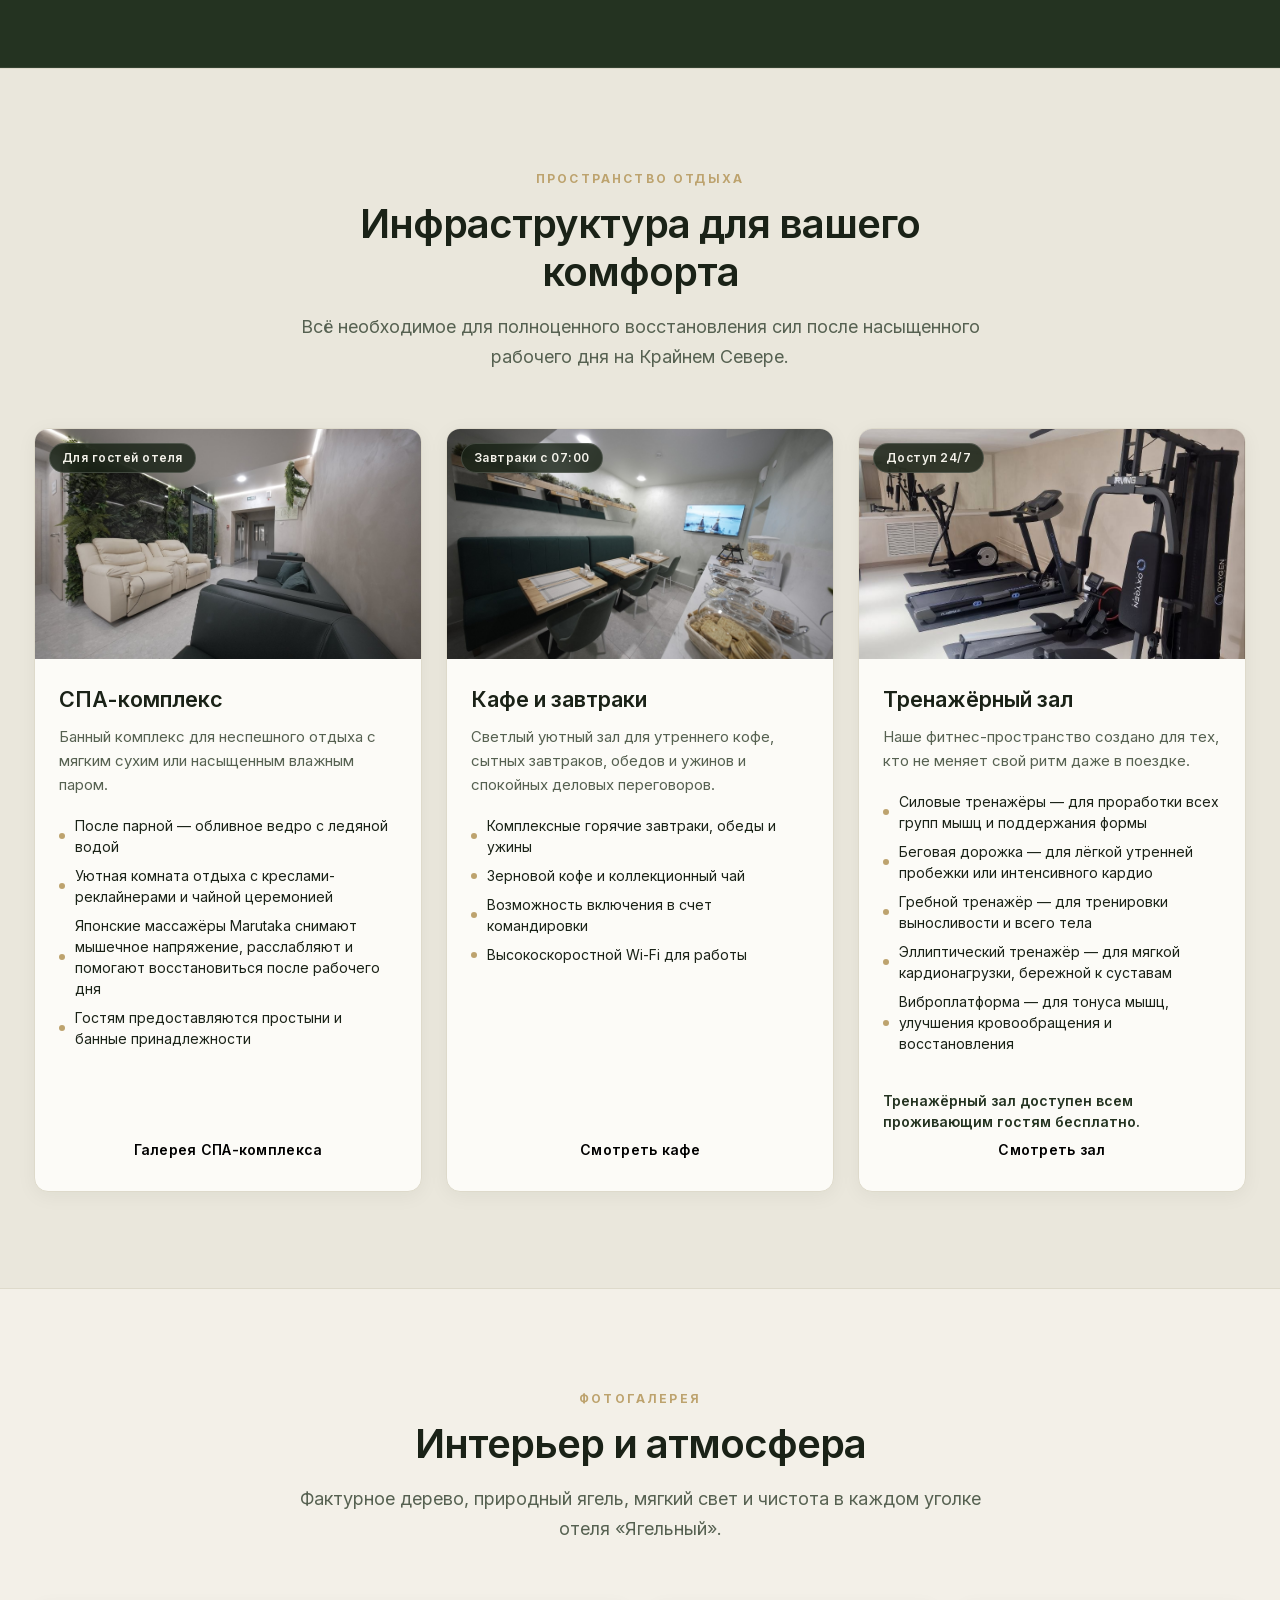
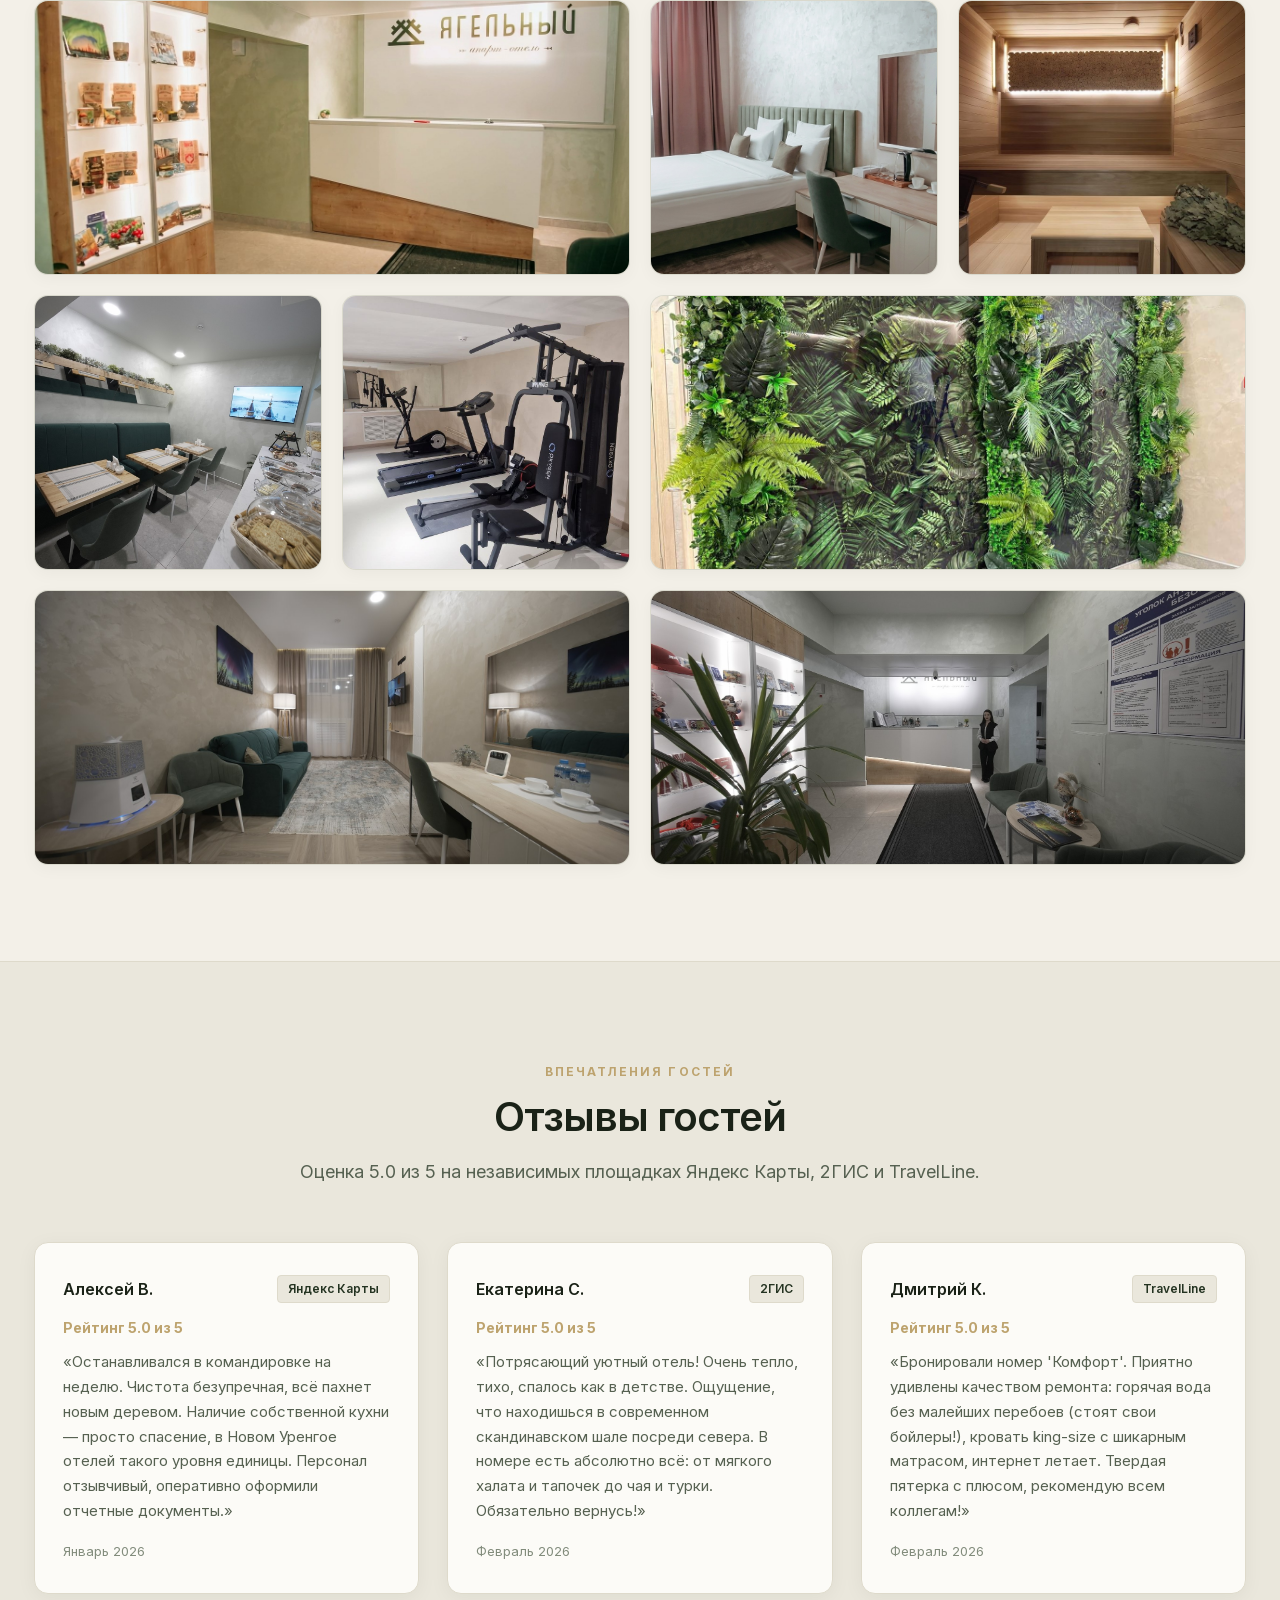
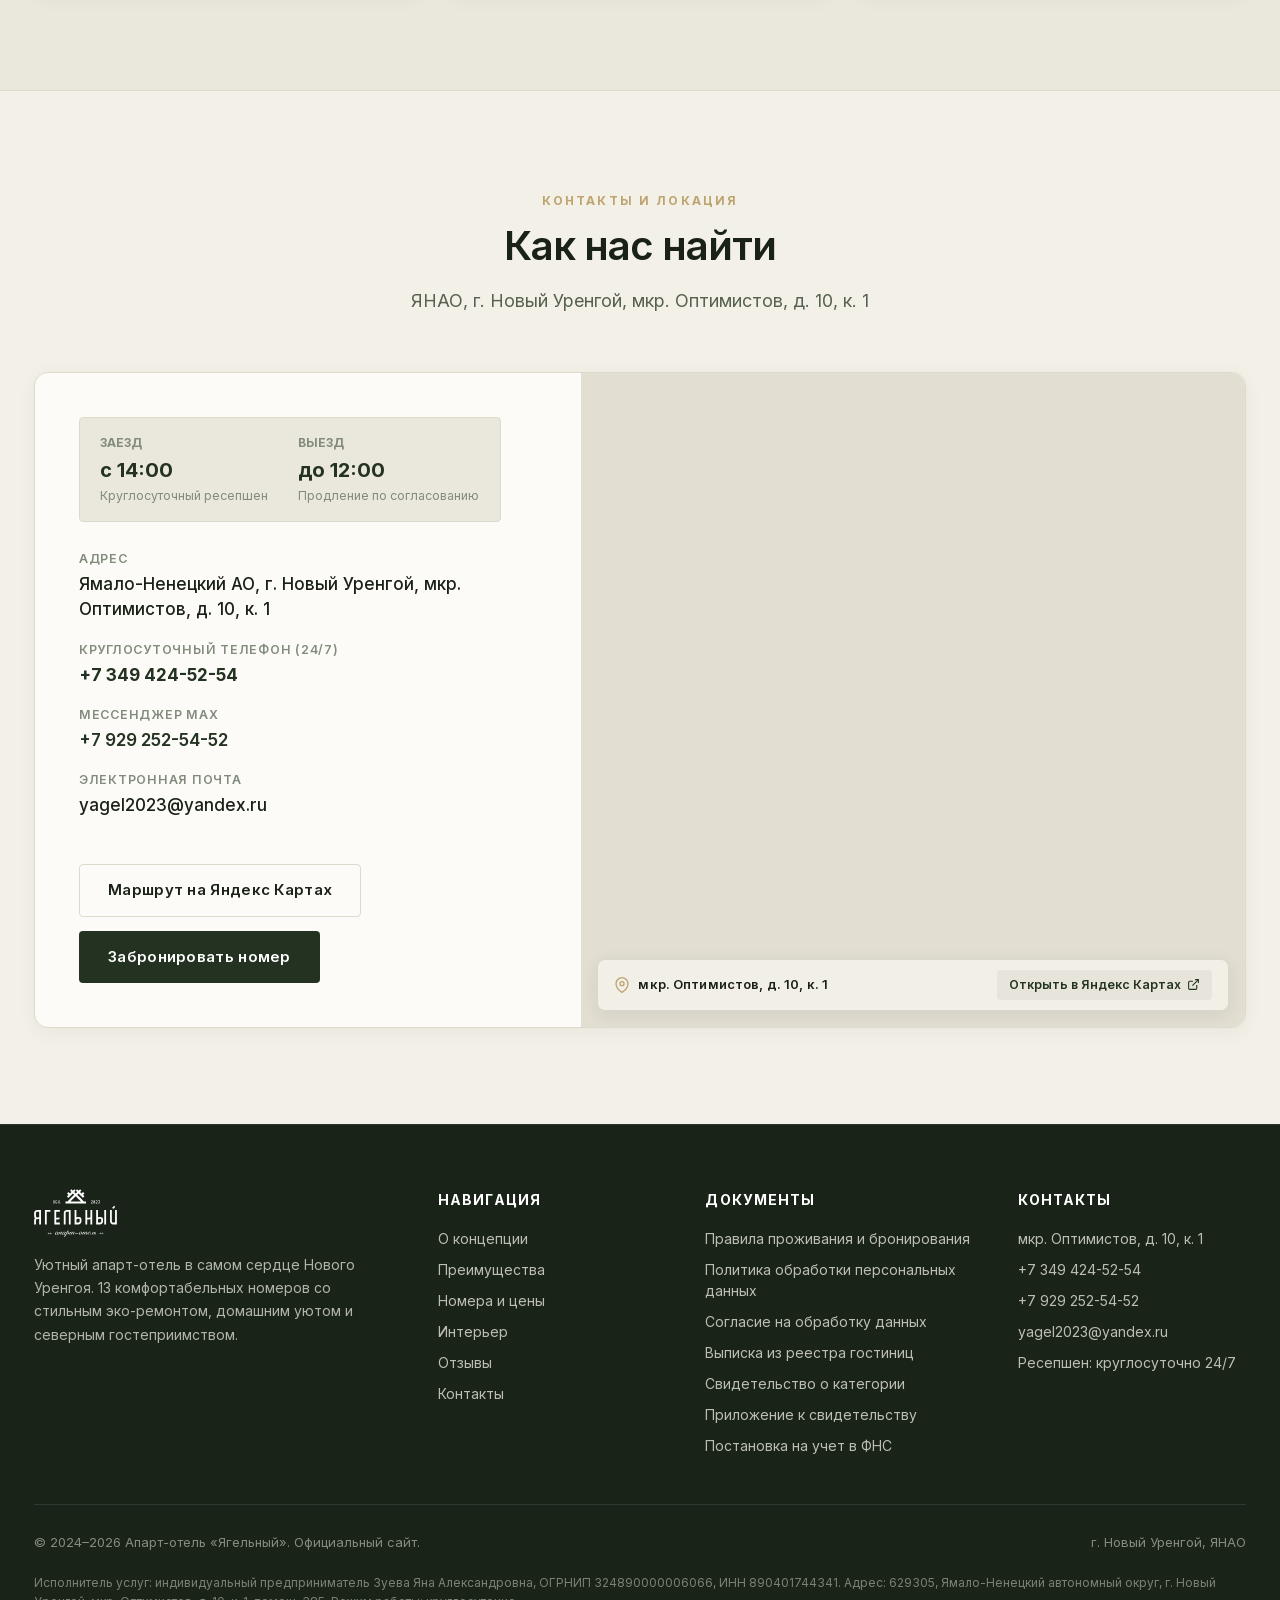
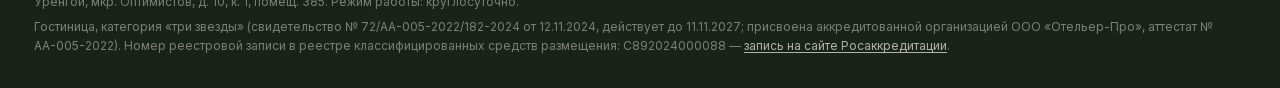
==== commit e2a2520e: "«Смарт-ТВ» заменено на «кабельное ТВ» Описания Стандартов и блок «Оснащение каждого номера».  Co-Aut" ====
--- a/index.html
+++ b/index.html
@@ -502,7 +502,7 @@
                 </span>
               </div>
               <p class="room-card__desc">
-                Уютный номер для комфортного одноместного размещения: кровать с ортопедическим матрасом, рабочая зона, смарт-ТВ, чайная станция, мини-холодильник, гладильная доска с утюгом и санузел с душевой кабиной.
+                Уютный номер для комфортного одноместного размещения: кровать с ортопедическим матрасом, рабочая зона, кабельное ТВ, чайная станция, мини-холодильник, гладильная доска с утюгом и санузел с душевой кабиной.
               </p>
               <div class="room-card__footer">
                 <div class="room-card__price-wrap">
@@ -544,7 +544,7 @@
                 </span>
               </div>
               <p class="room-card__desc">
-                Просторный номер с двуспальной кроватью, ортопедическим матрасом, сатиновым бельем, смарт-ТВ, чайной станцией, мини-холодильником, гладильной доской с утюгом и санузлом с душевой кабиной.
+                Просторный номер с двуспальной кроватью, ортопедическим матрасом, сатиновым бельем, кабельным ТВ, чайной станцией, мини-холодильником, гладильной доской с утюгом и санузлом с душевой кабиной.
               </p>
               <div class="room-card__footer">
                 <div class="room-card__price-wrap">
@@ -693,8 +693,8 @@
               <span class="amenity-card__name">Мини-холодильник</span>
             </div>
             <div class="amenity-card">
-              <div class="amenity-card__icon"><img src="assets/icons/10.svg" alt="Смарт-ТВ и телефон"></div>
-              <span class="amenity-card__name">Смарт-ТВ и телефон</span>
+              <div class="amenity-card__icon"><img src="assets/icons/10.svg" alt="Кабельное ТВ и телефон"></div>
+              <span class="amenity-card__name">Кабельное ТВ и телефон</span>
             </div>
           </div>
         </div>
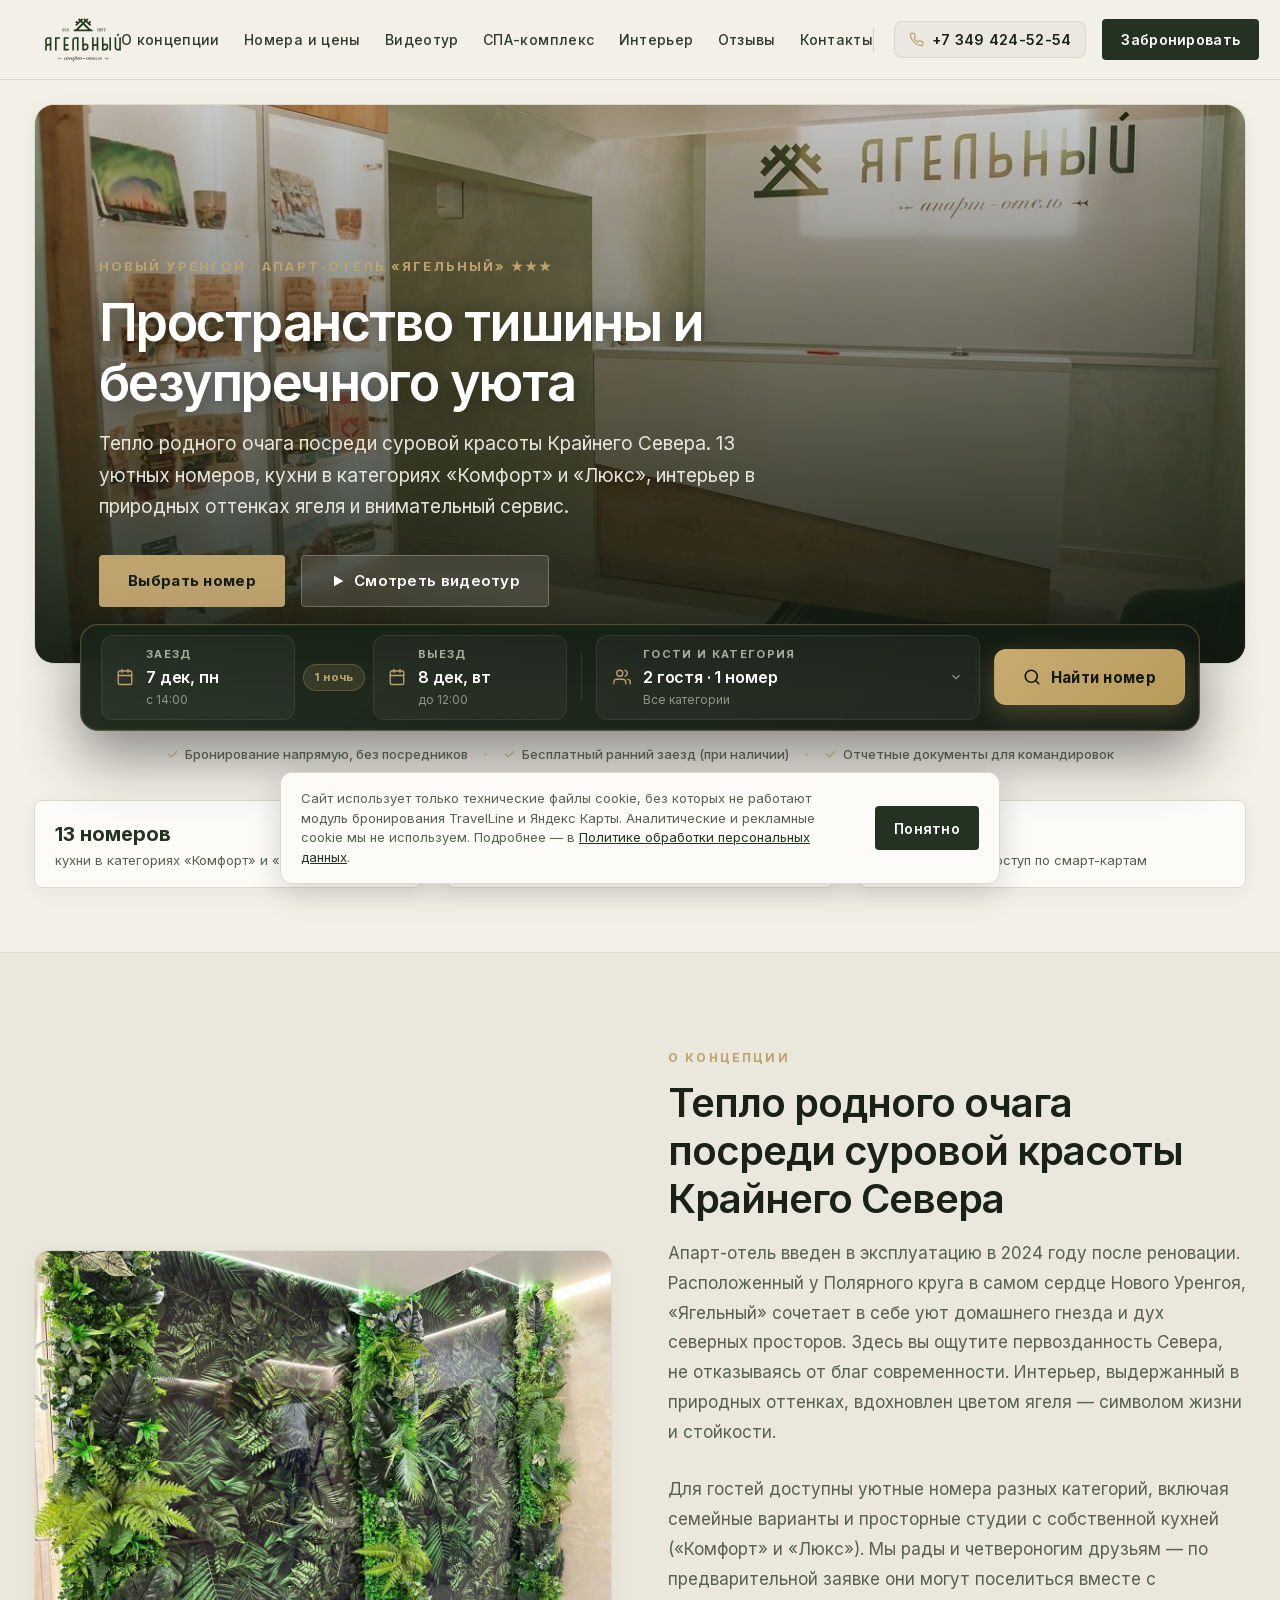
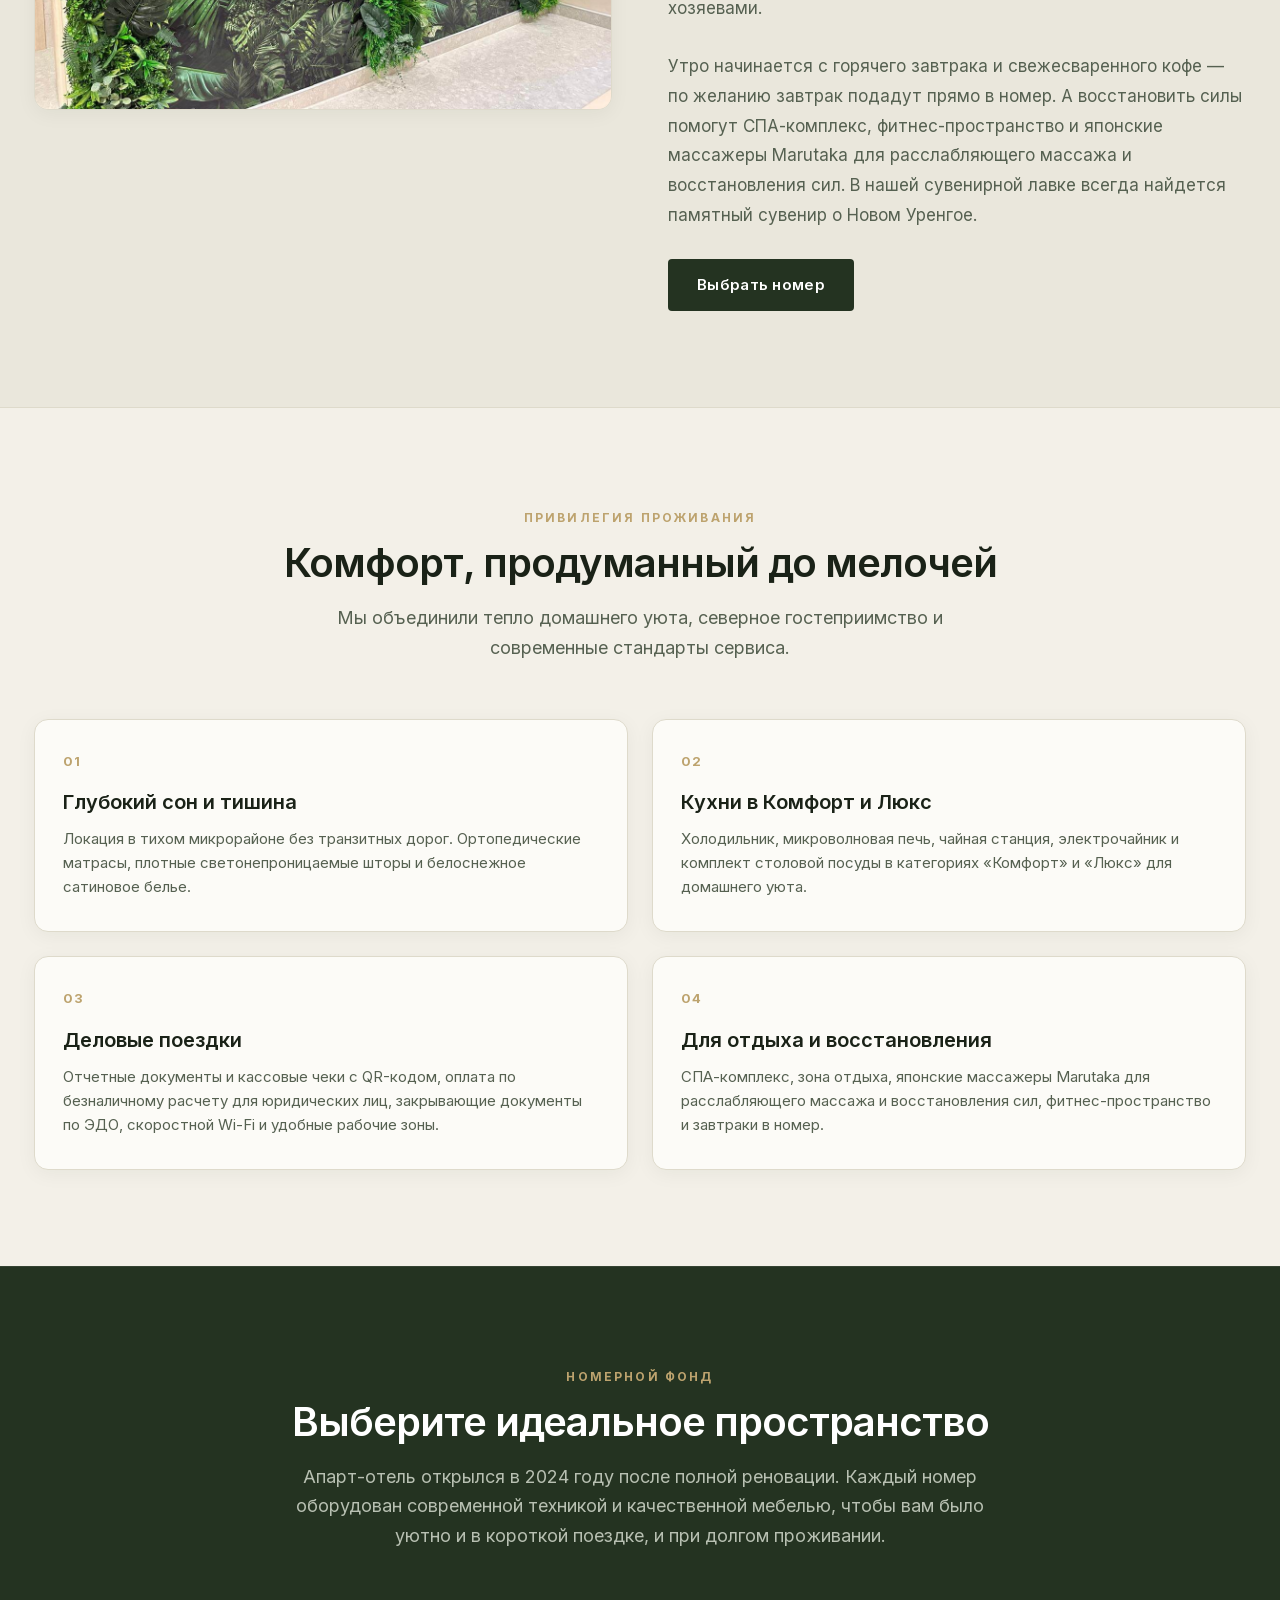
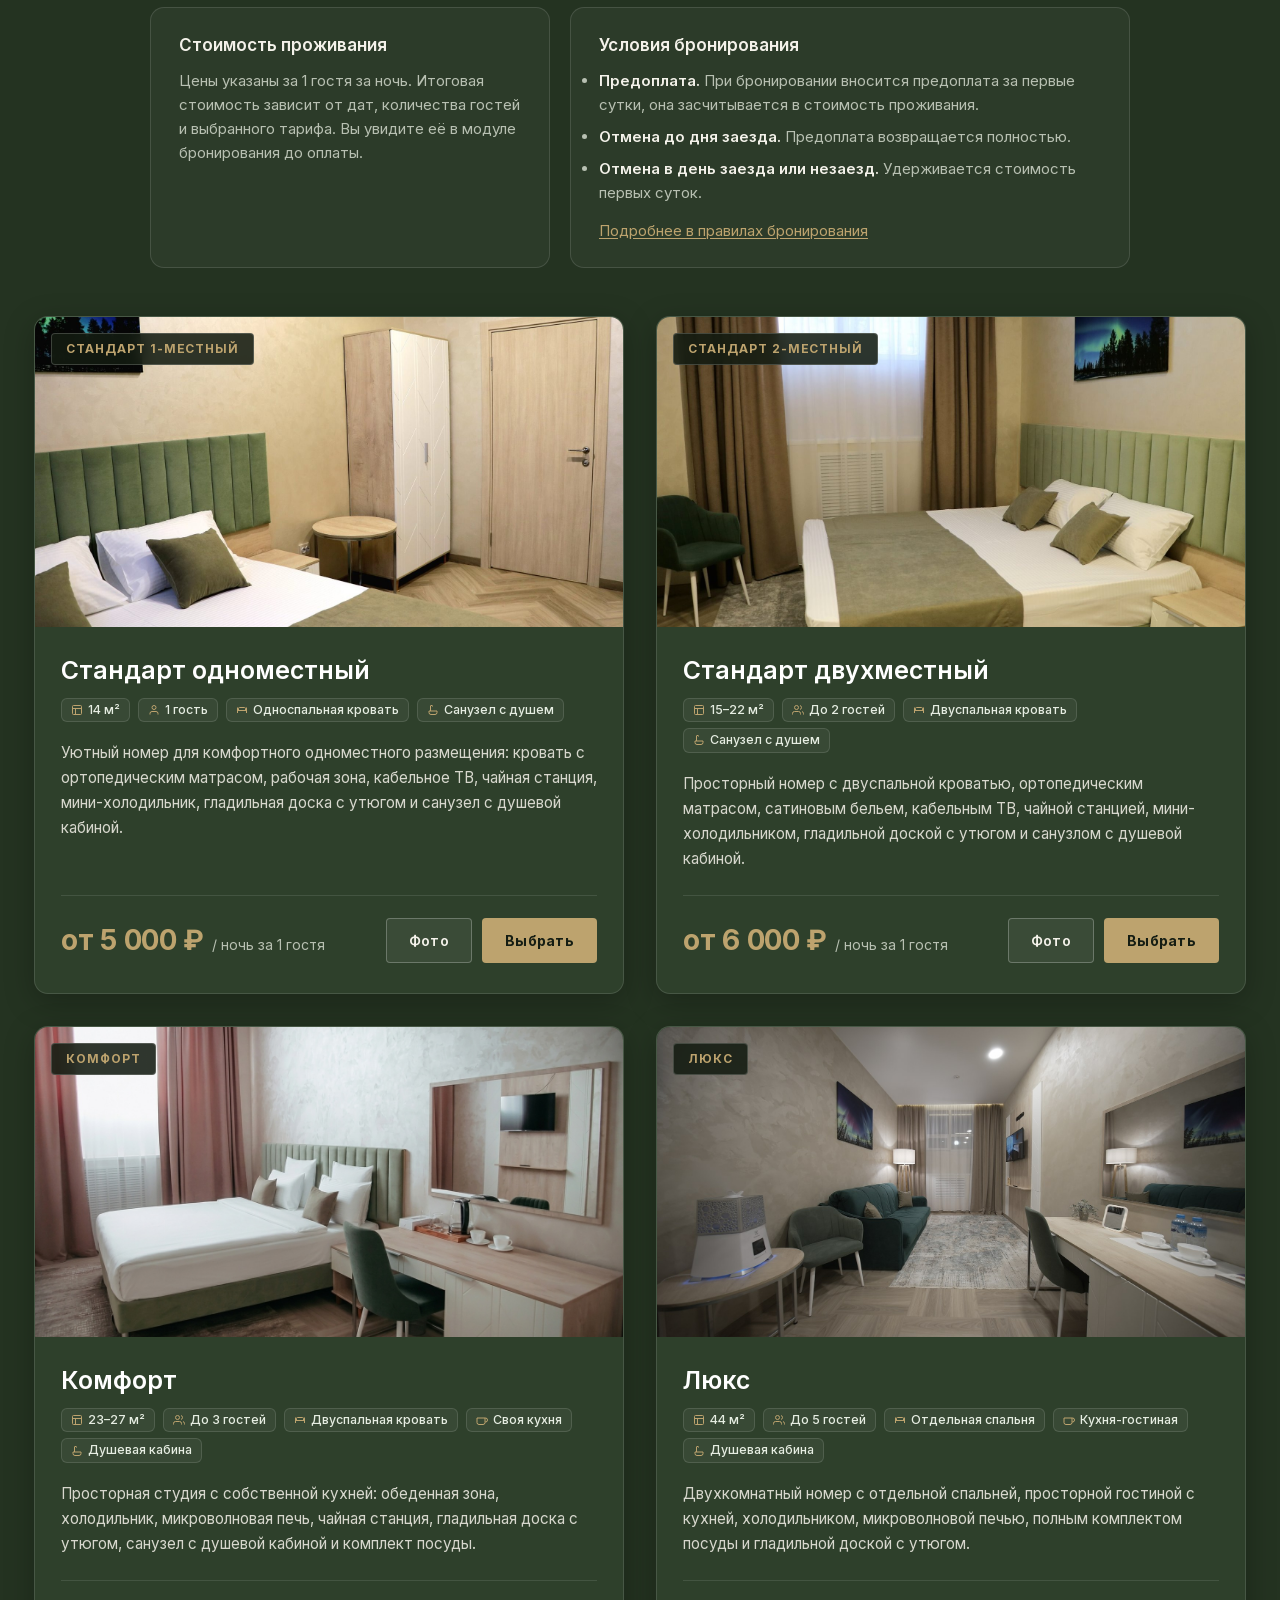
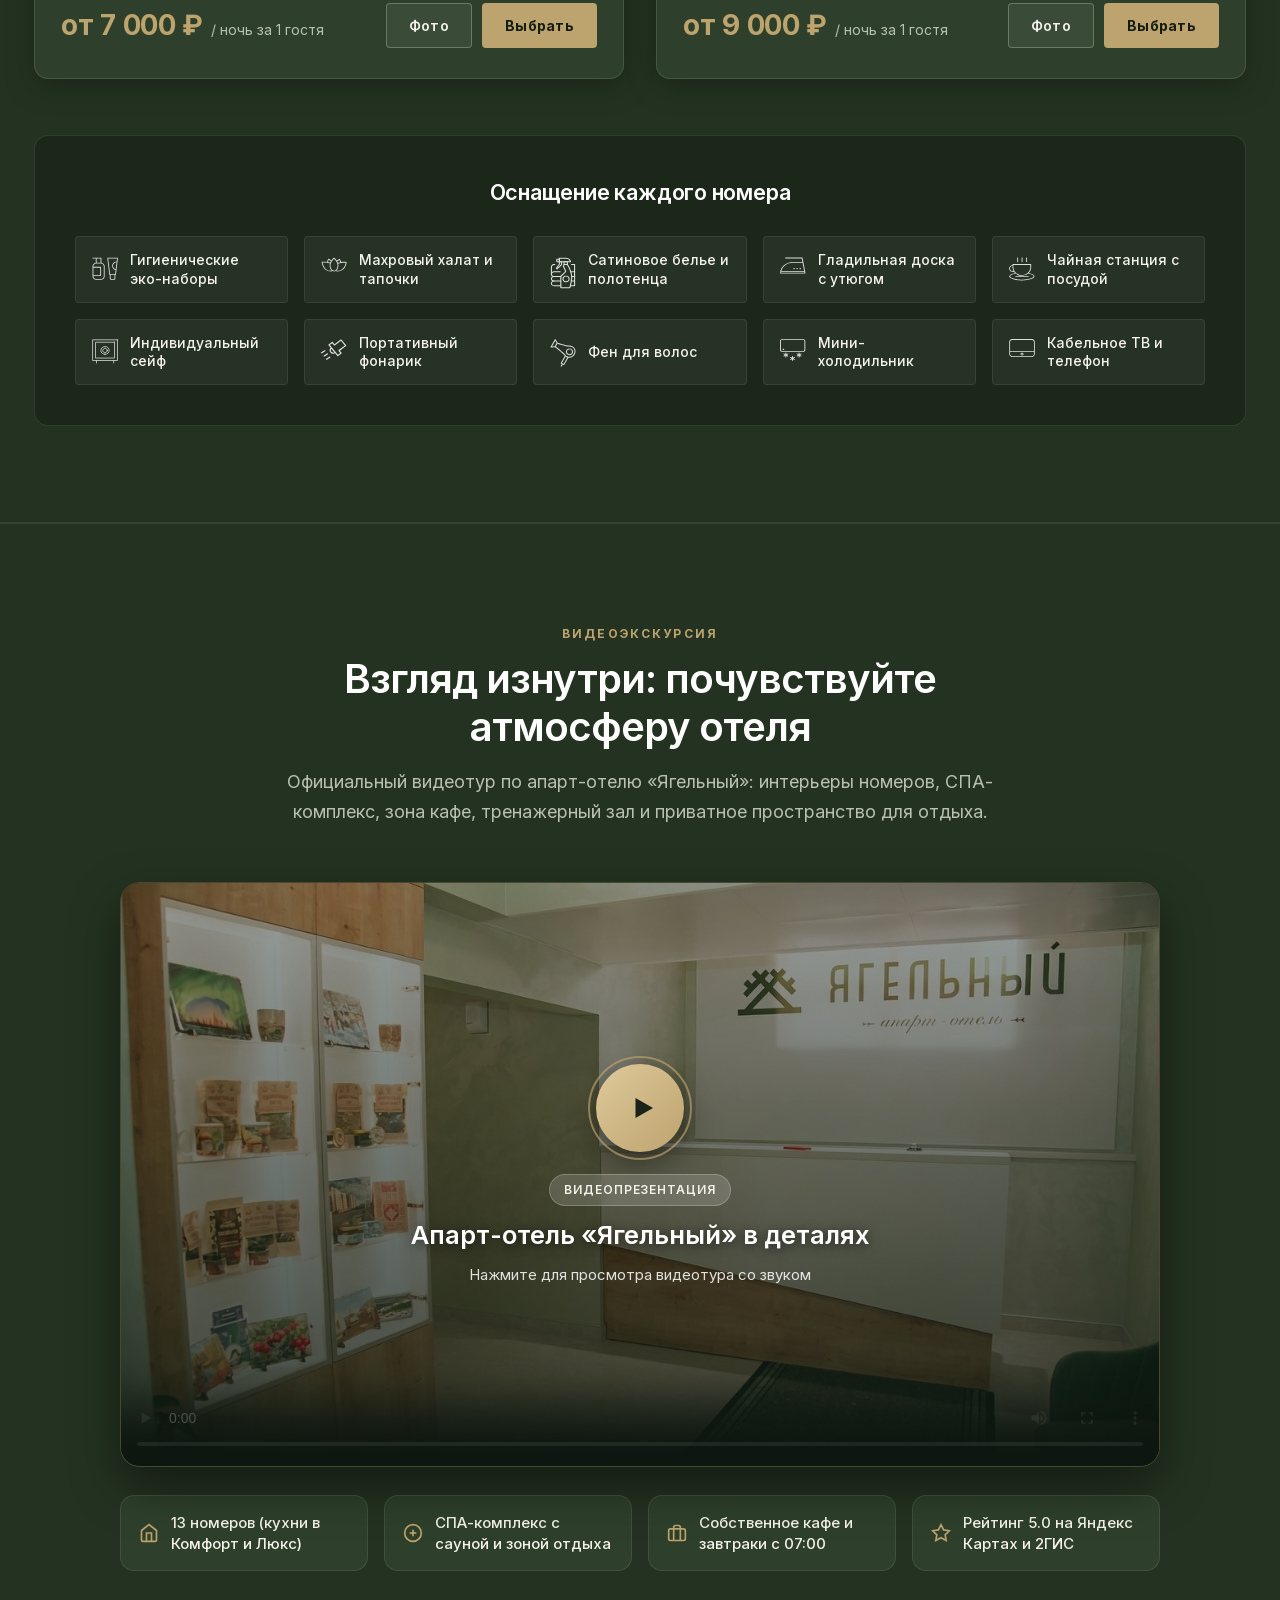
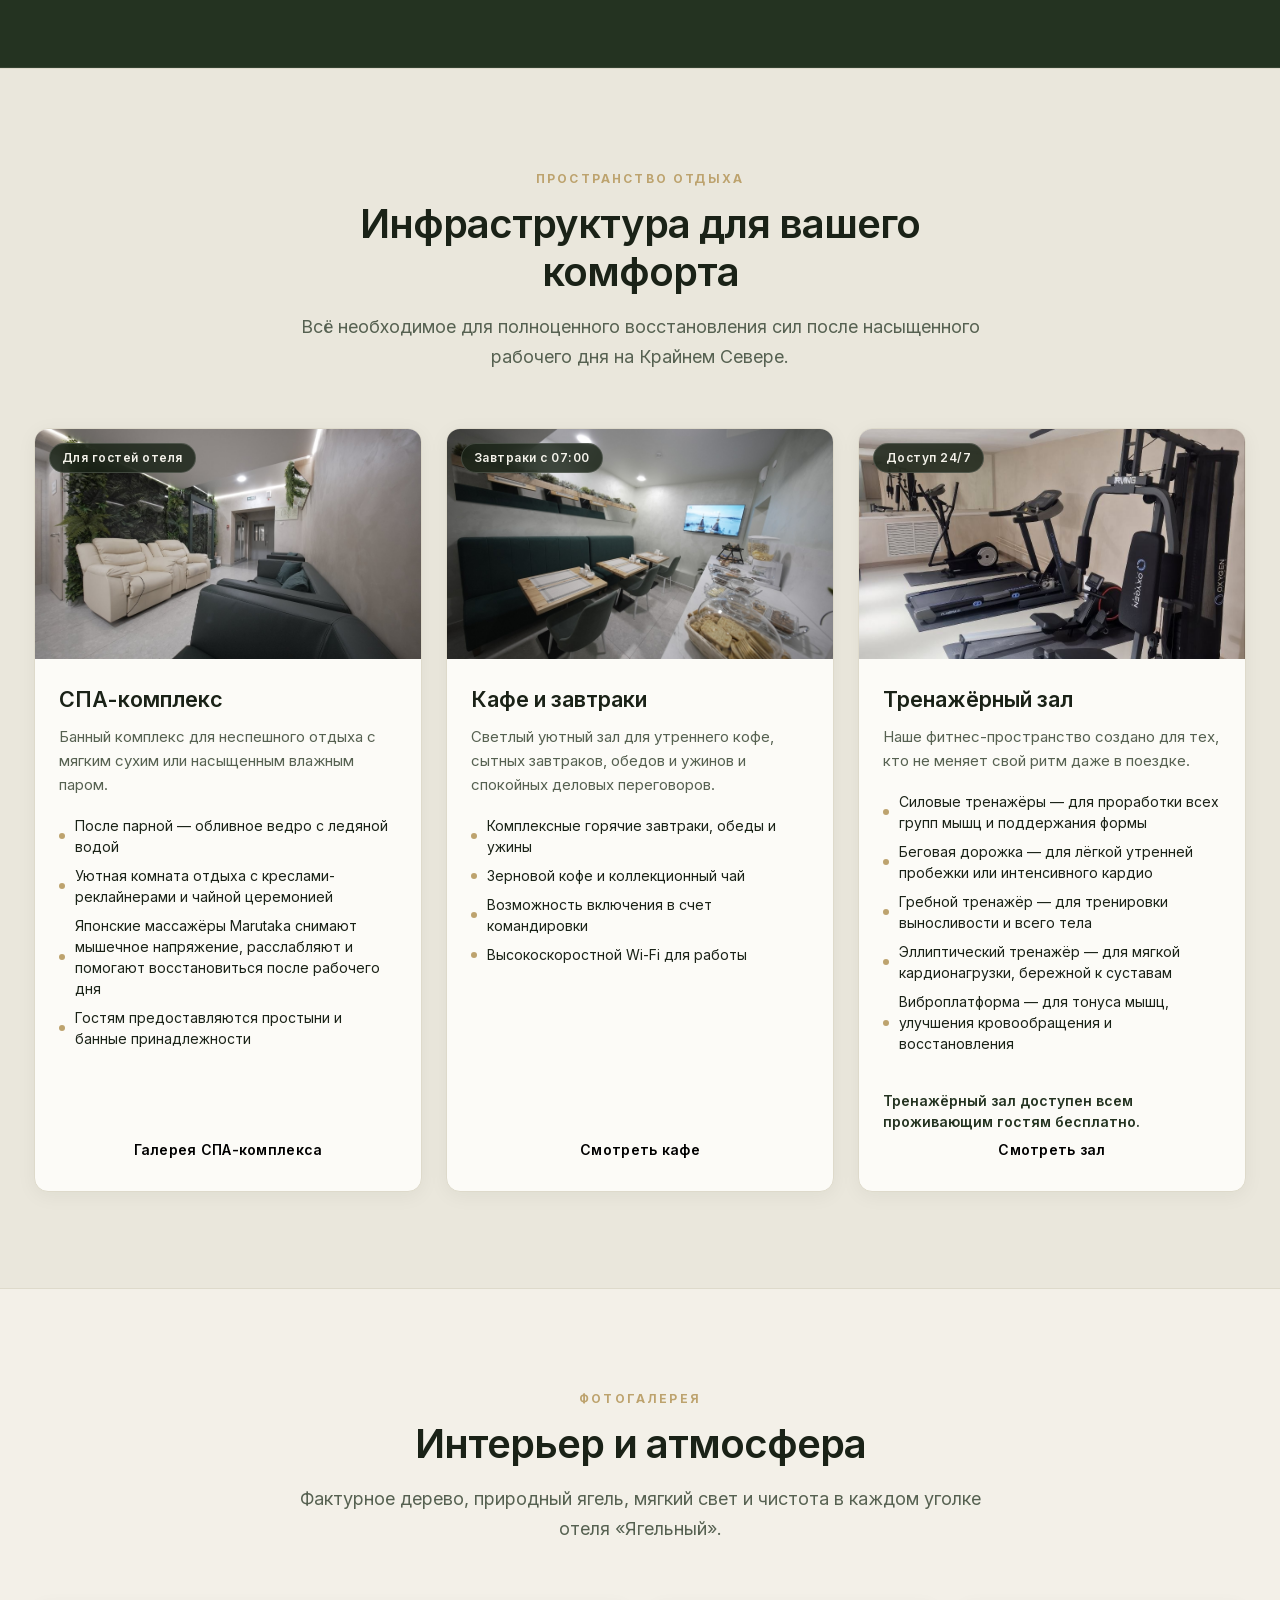
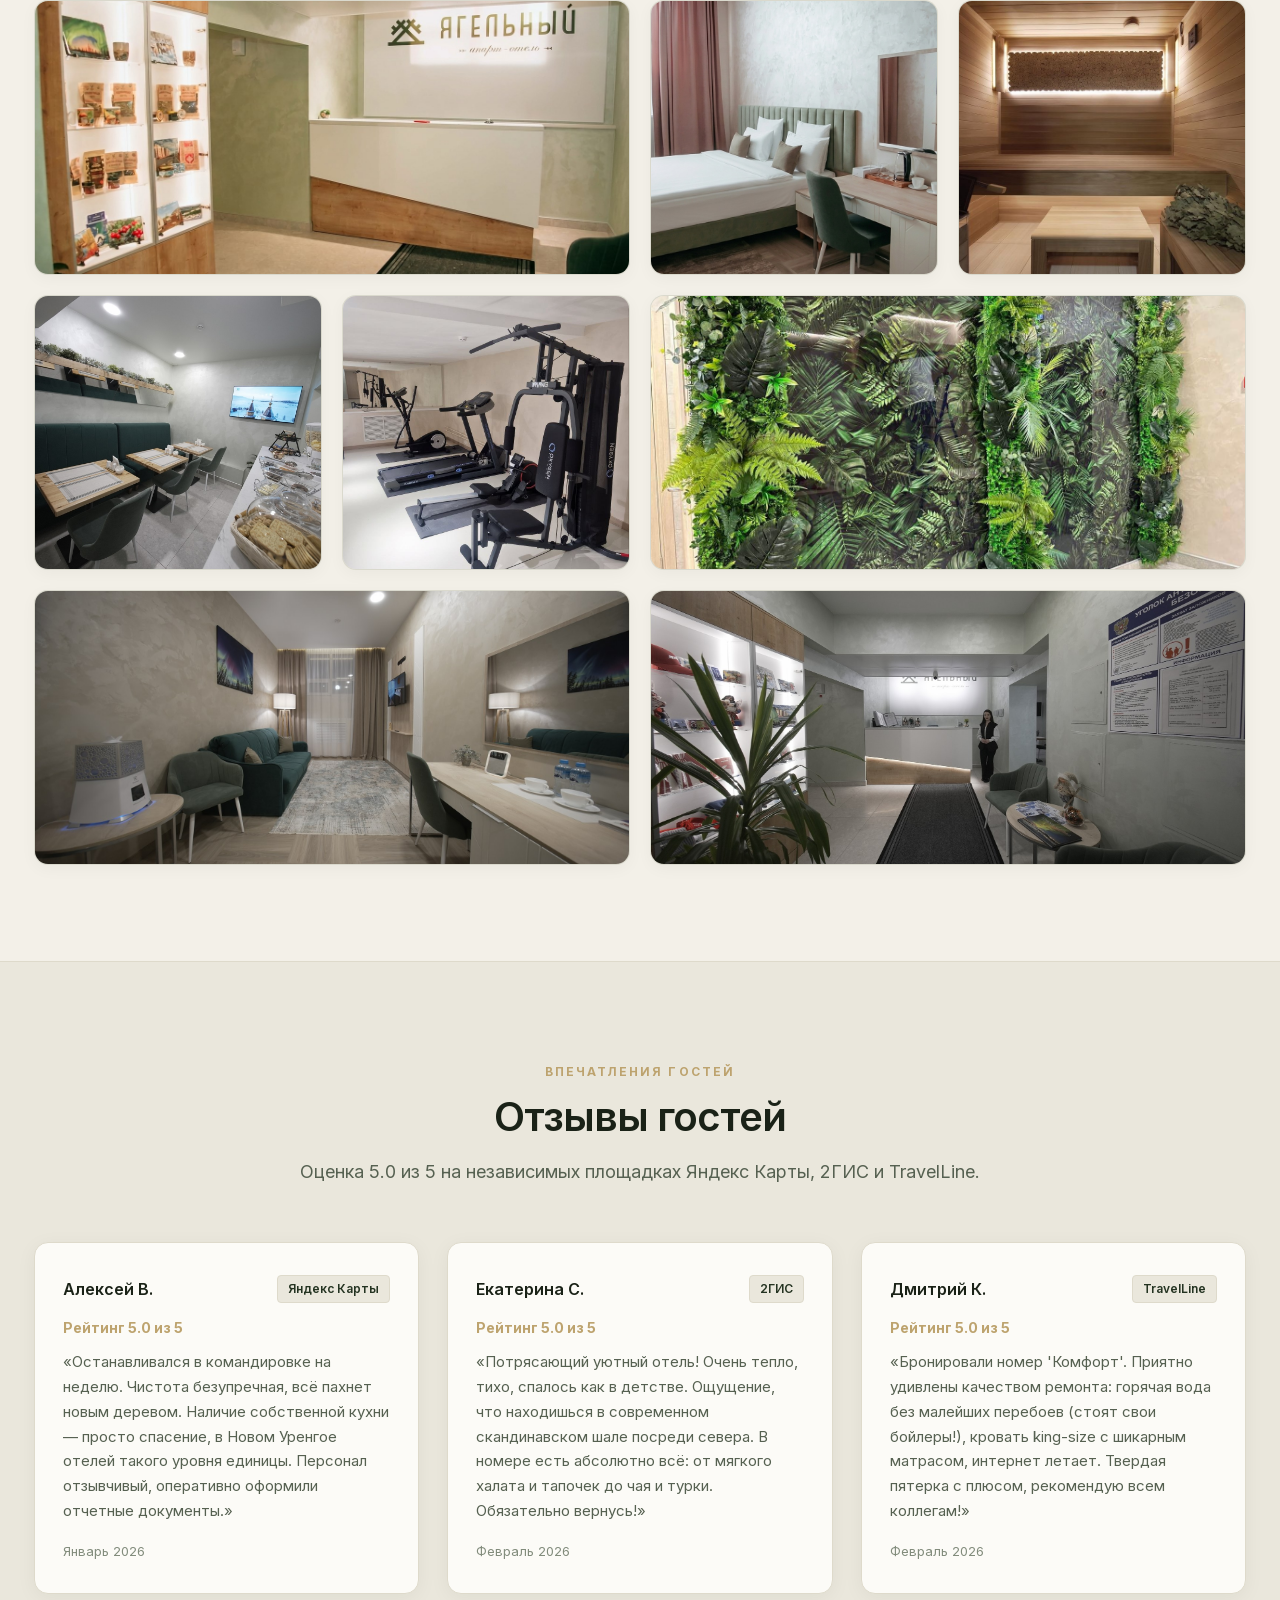
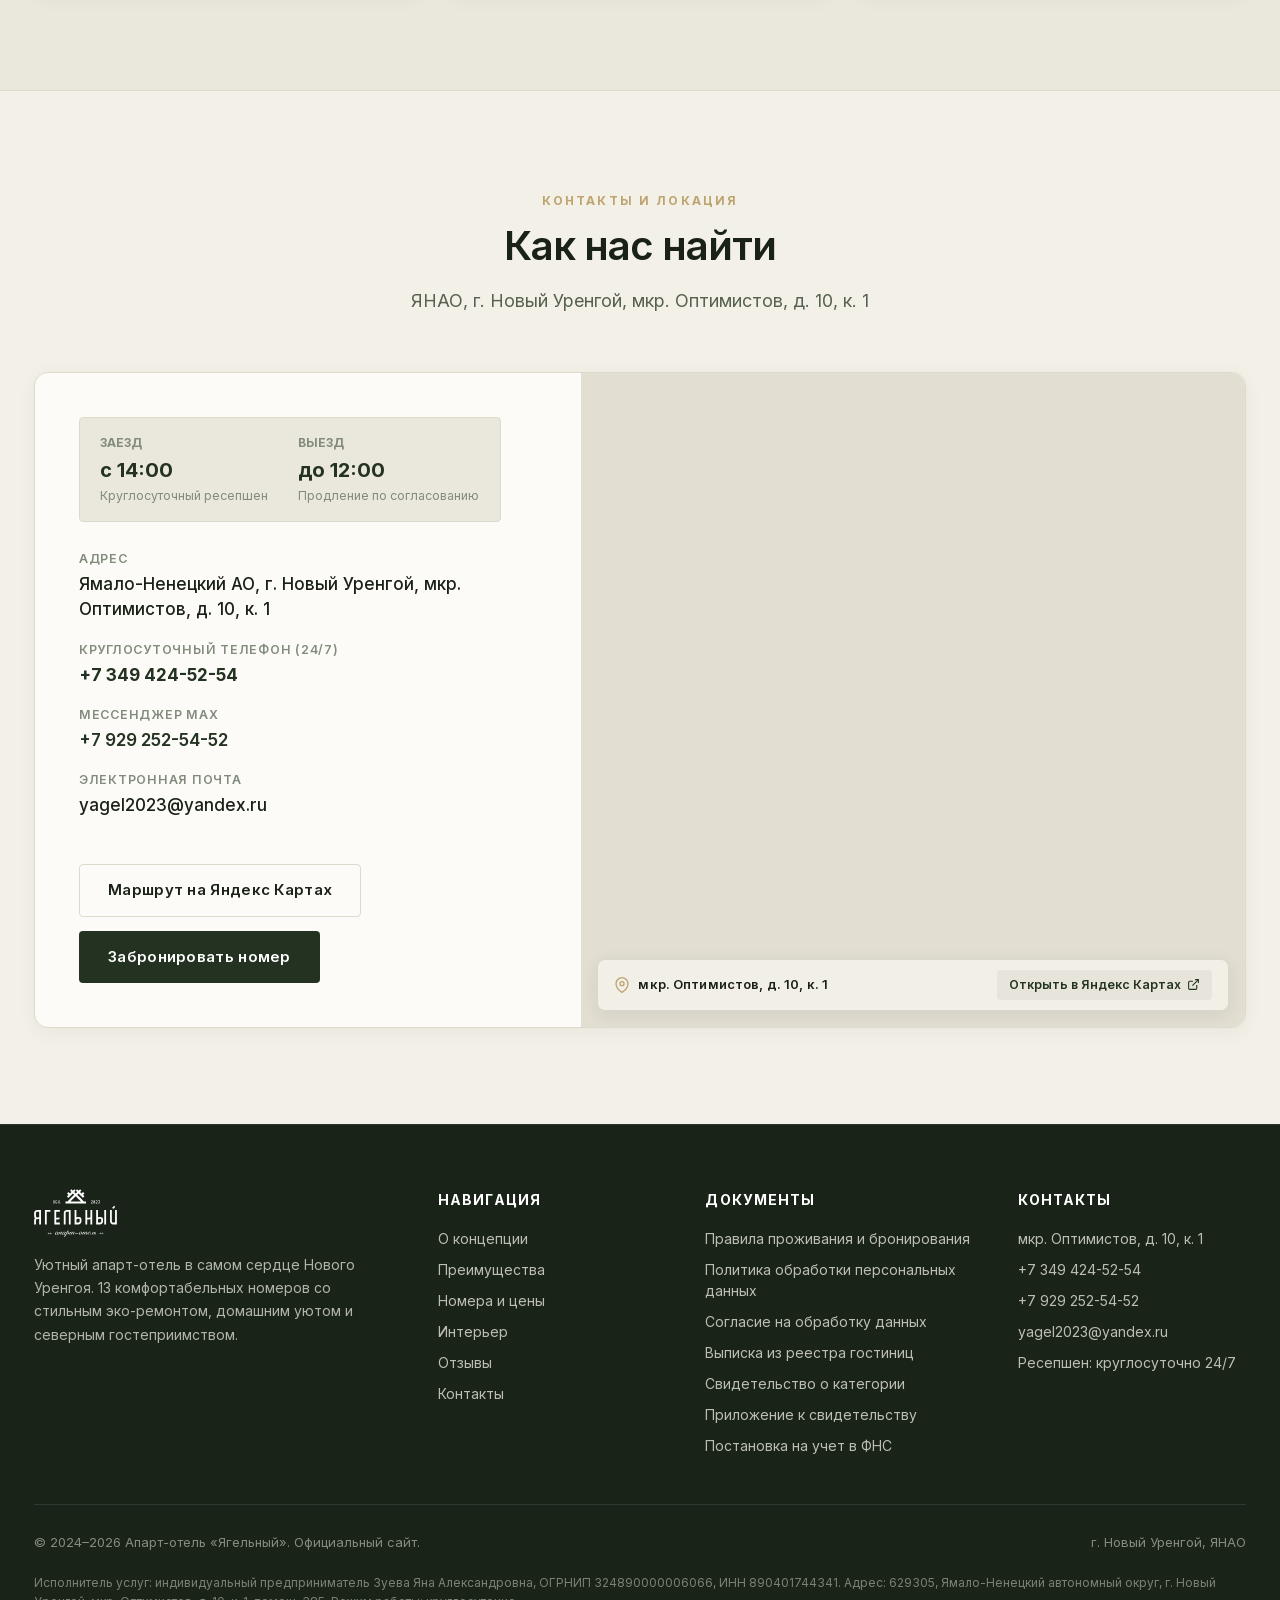
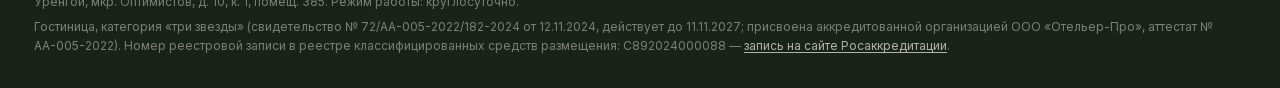
==== commit 5238de1d: "Главный экран: «Апарт-отель «Ягельный» ★★★» Co-Authored-By: Claude Opus 5.5 <noreply@anthropic.com>" ====
--- a/index.html
+++ b/index.html
@@ -164,7 +164,7 @@
           <img src="assets/images/web/hero_reception.jpg" alt="Интерьер стойки регистрации апарт-отеля Ягельный" class="hero__bg">
           <div class="hero__scrim"></div>
           <div class="hero__content">
-            <span class="hero__tag">Новый Уренгой · Апарт-отель «три звезды»</span>
+            <span class="hero__tag">Новый Уренгой · Апарт-отель «Ягельный» <span aria-label="три звезды">★★★</span></span>
             <h1 class="hero__title">Пространство тишины и безупречного уюта</h1>
             <p class="hero__desc">
               Тепло родного очага посреди суровой красоты Крайнего Севера. 13 уютных номеров, кухни в категориях «Комфорт» и «Люкс», интерьер в природных оттенках ягеля и внимательный сервис.
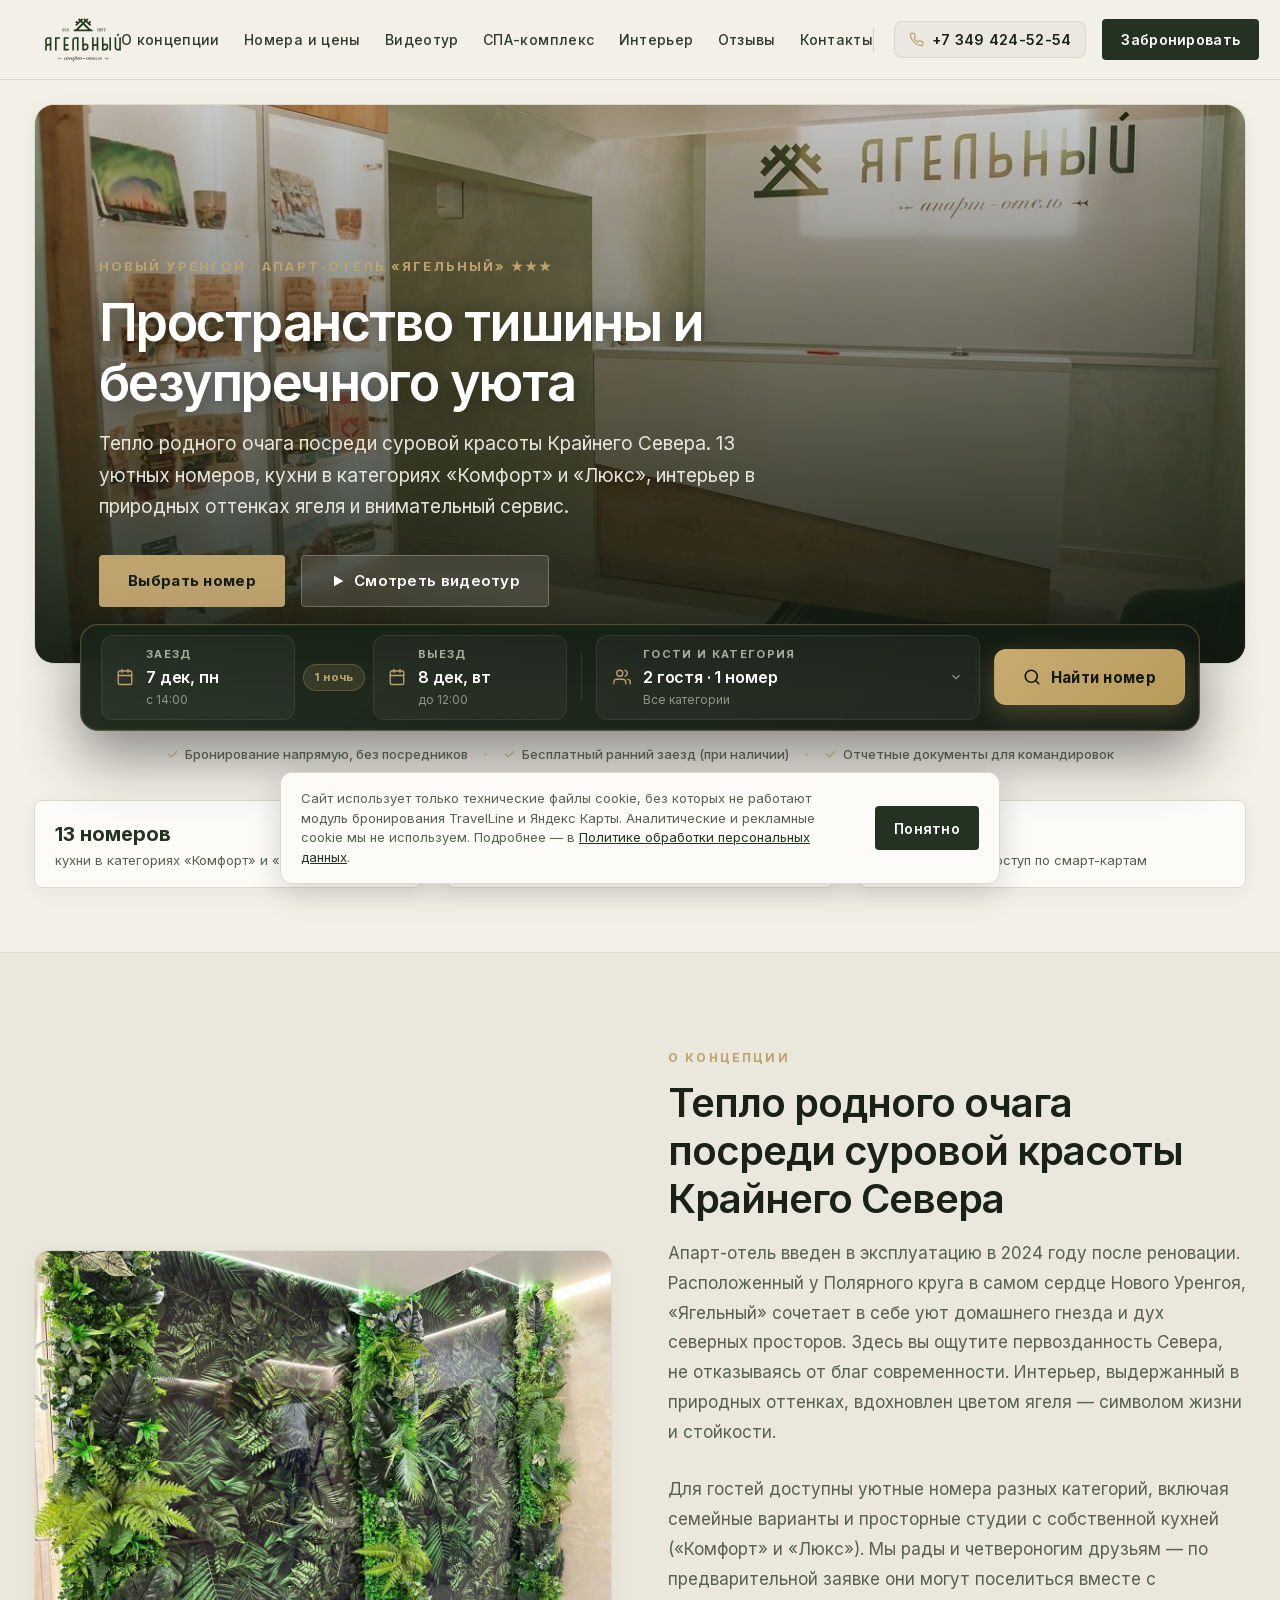
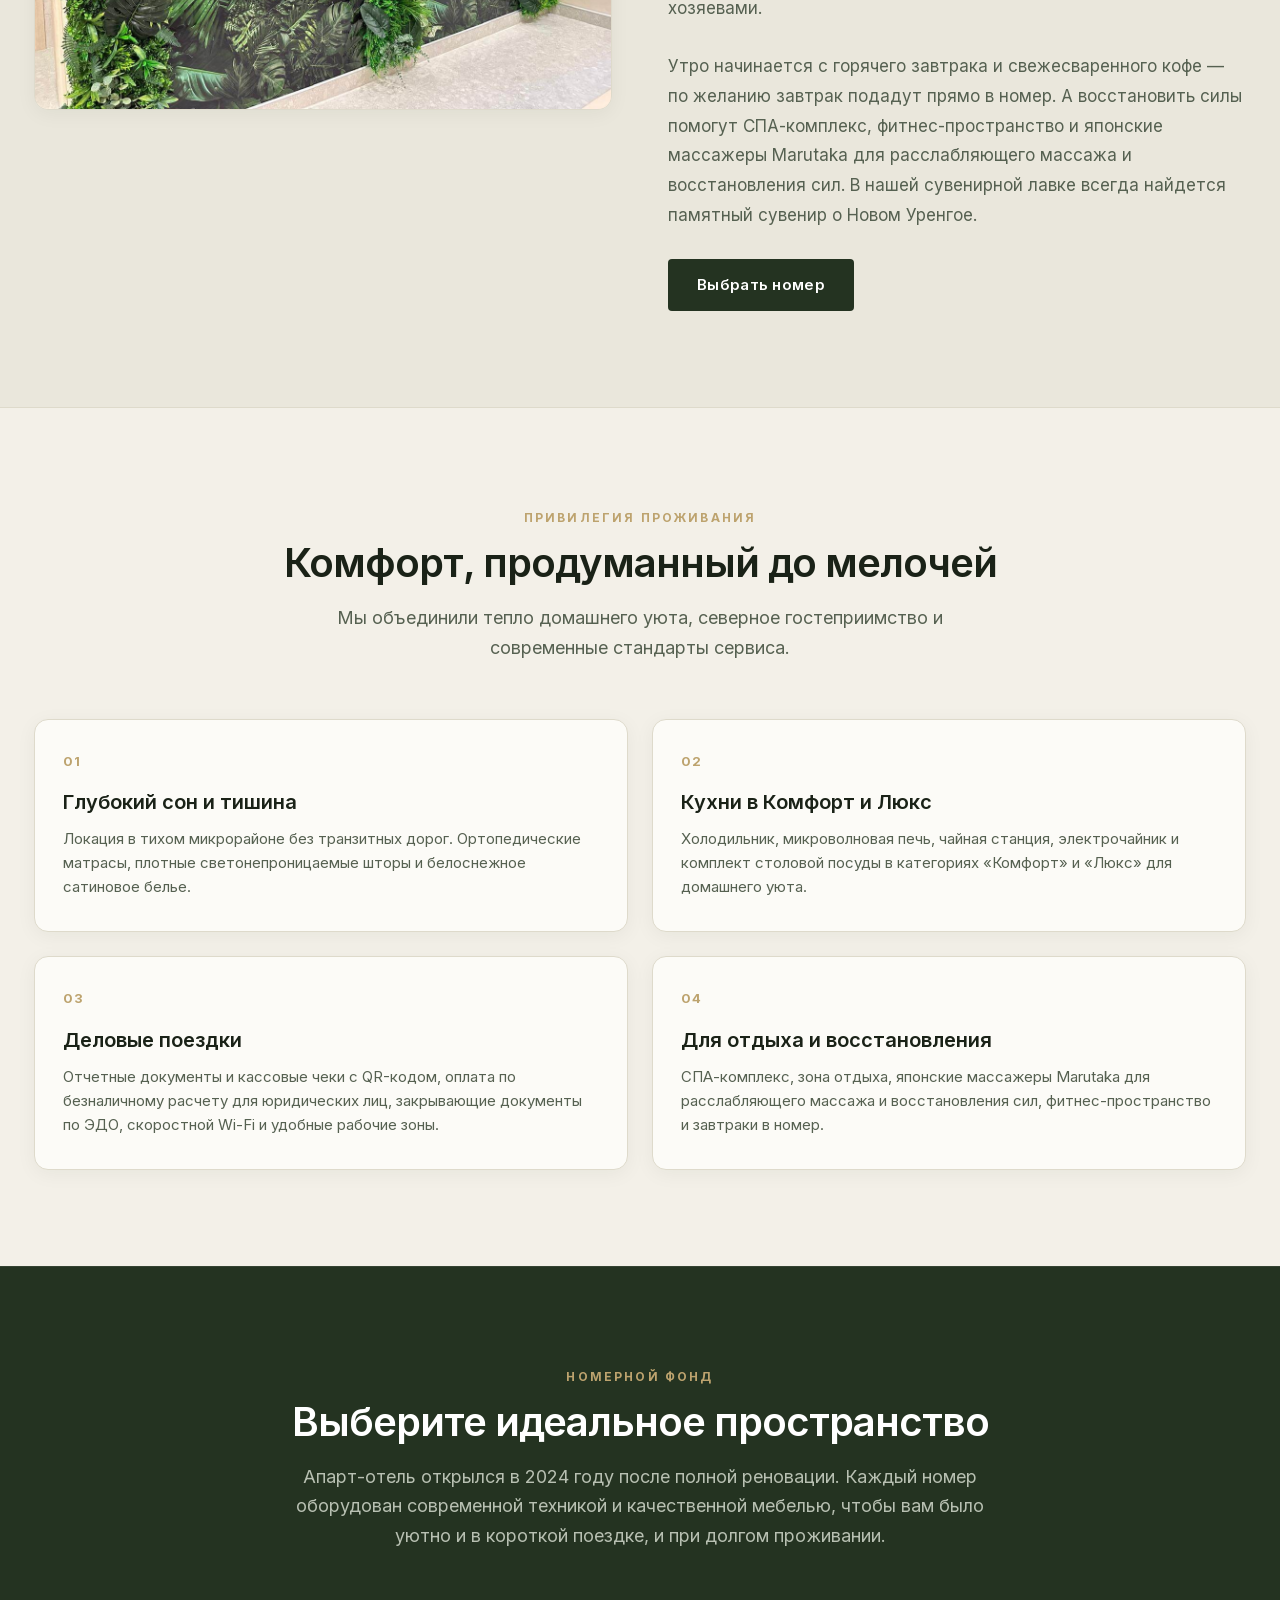
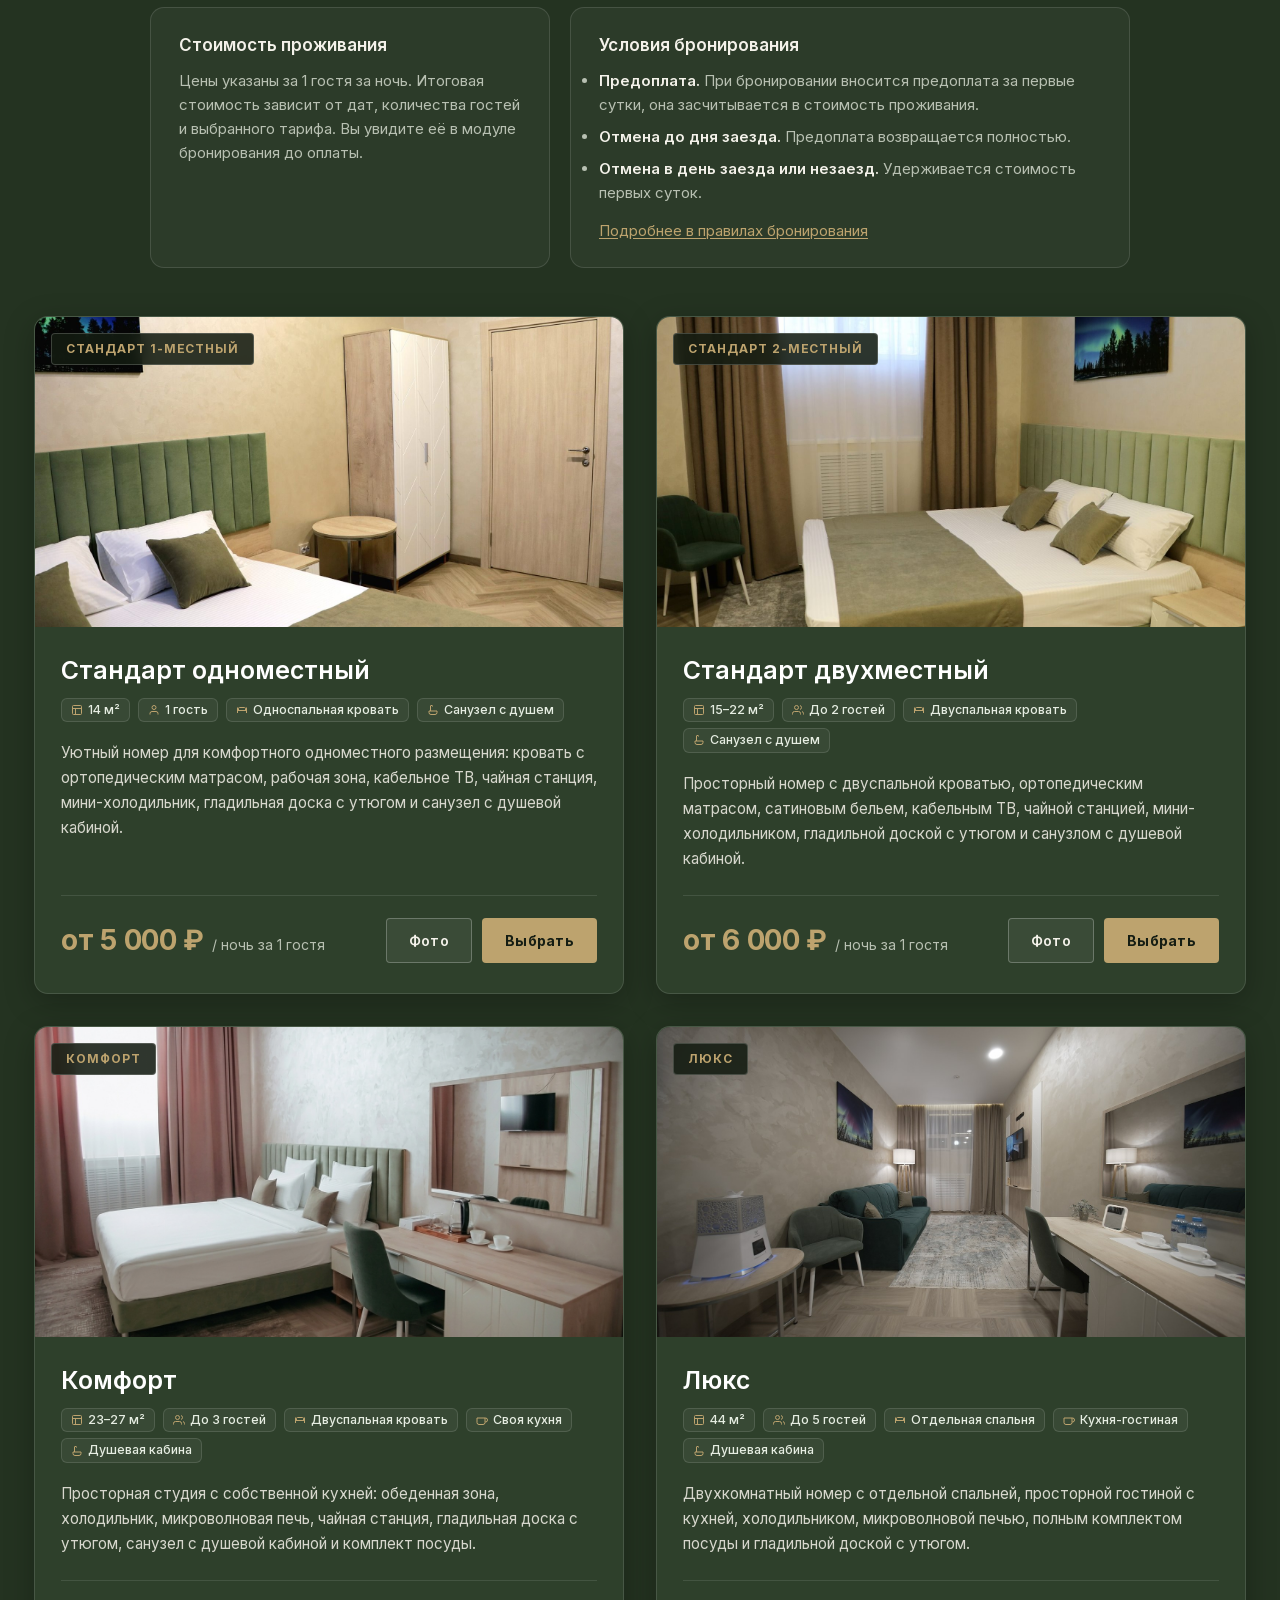
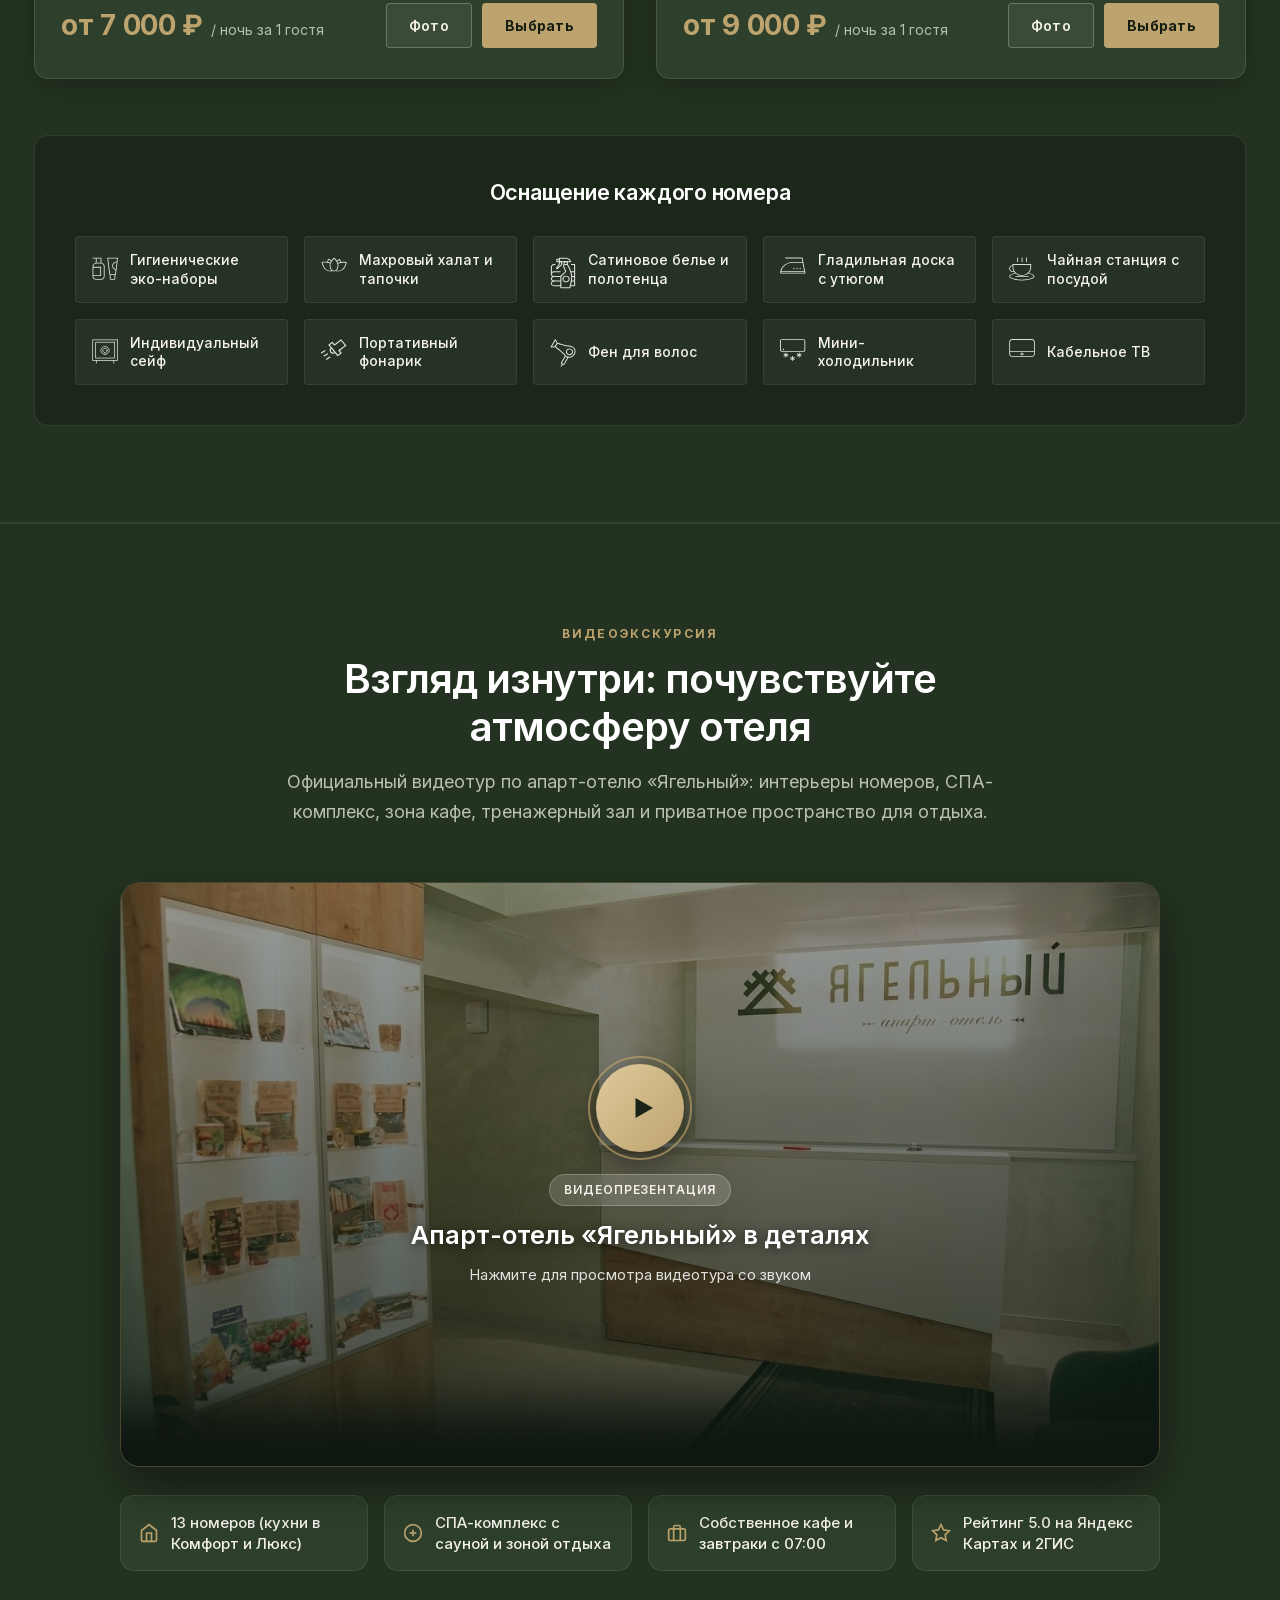
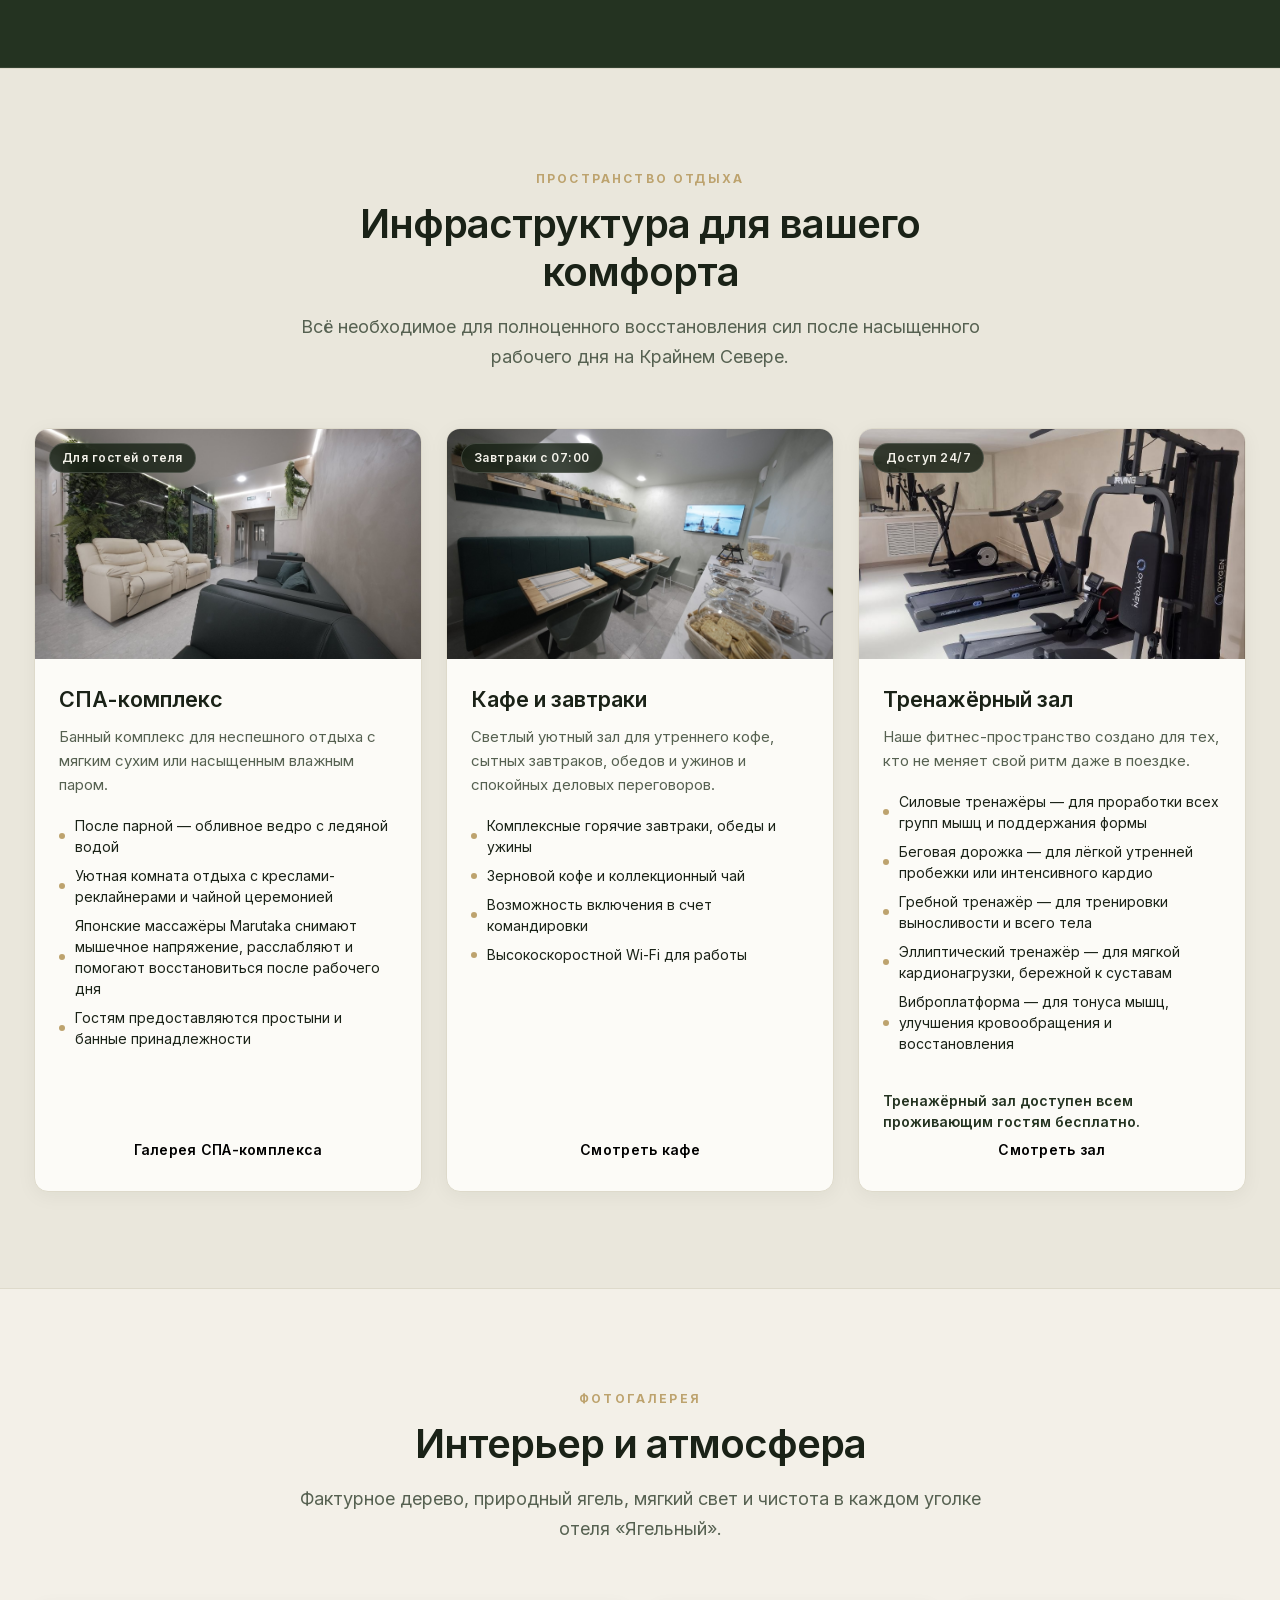
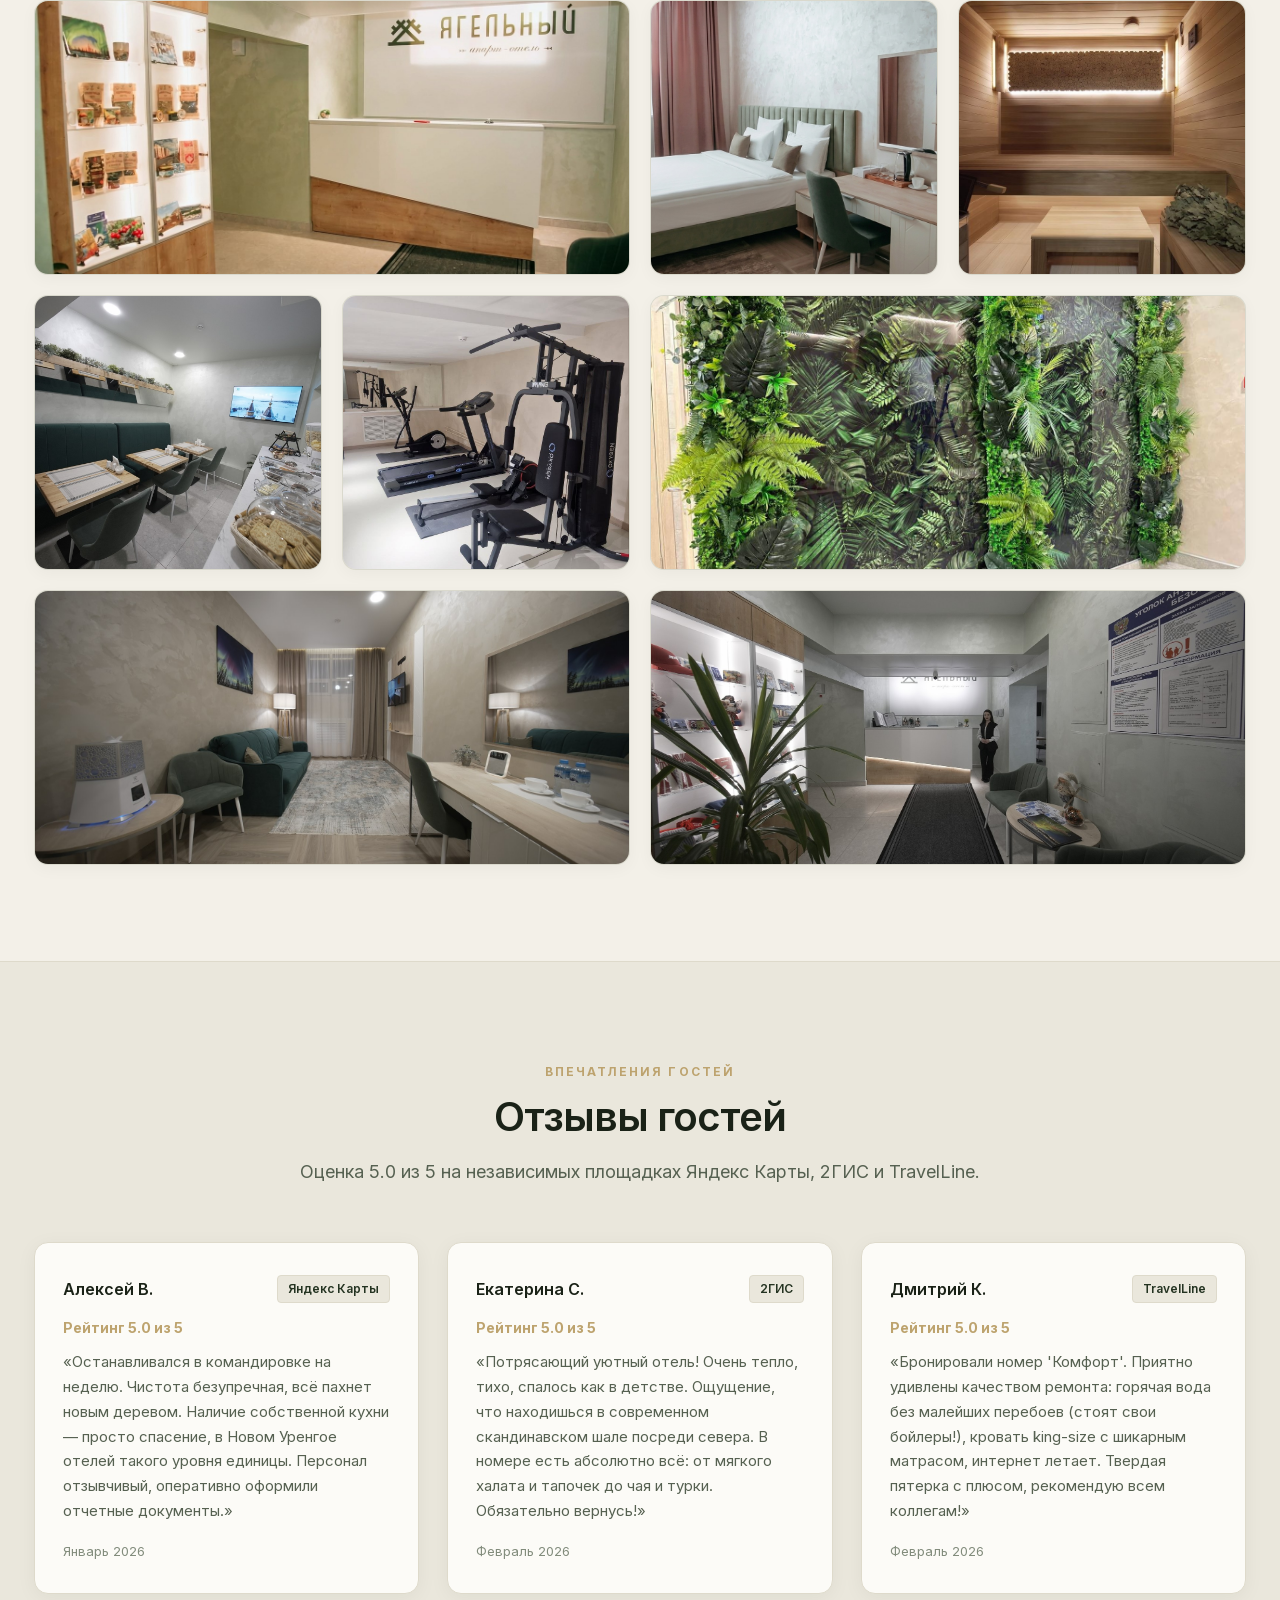
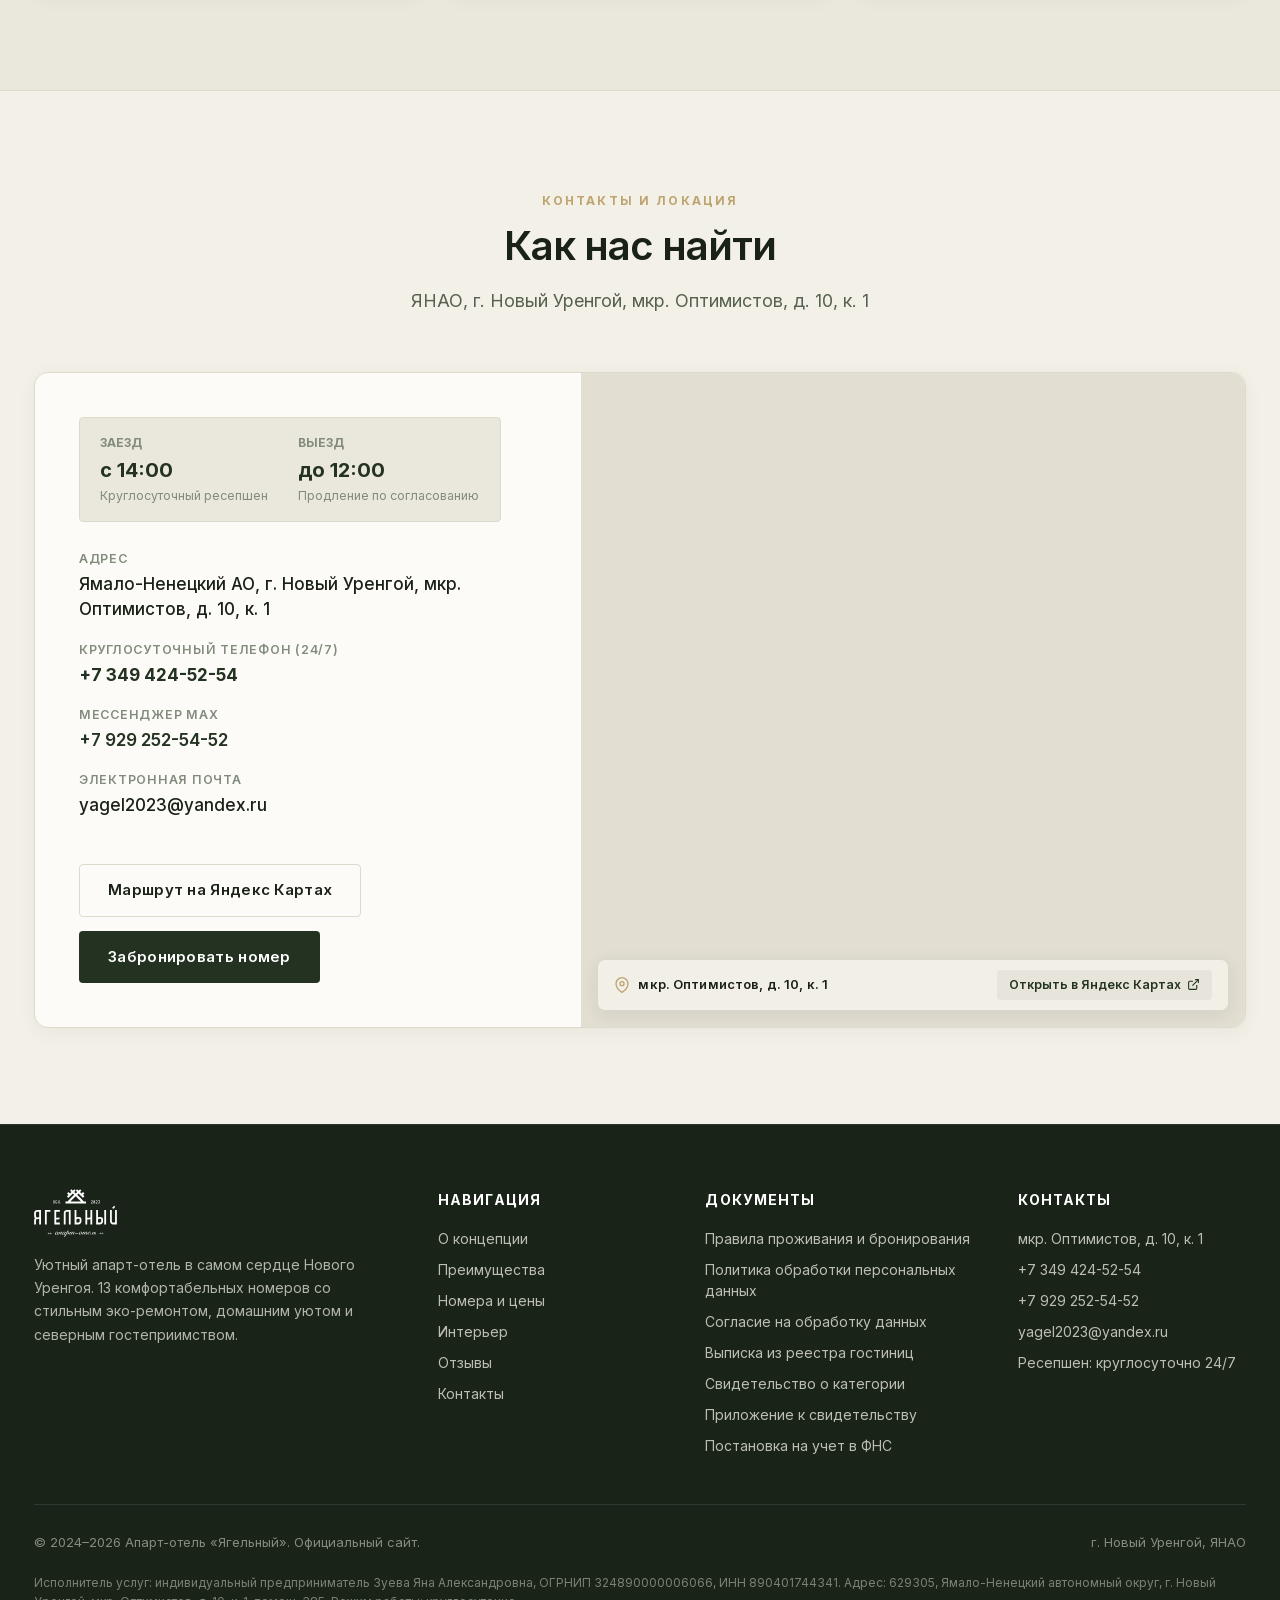
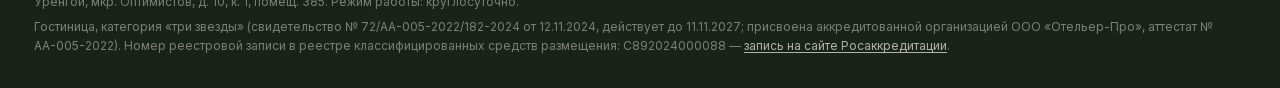
==== commit 85fe4c08: "Оснащение номеров: убран телефон — в номерах его нет Co-Authored-By: Claude Opus 5.5 <noreply@anthro" ====
--- a/index.html
+++ b/index.html
@@ -693,8 +693,8 @@
               <span class="amenity-card__name">Мини-холодильник</span>
             </div>
             <div class="amenity-card">
-              <div class="amenity-card__icon"><img src="assets/icons/10.svg" alt="Кабельное ТВ и телефон"></div>
-              <span class="amenity-card__name">Кабельное ТВ и телефон</span>
+              <div class="amenity-card__icon"><img src="assets/icons/10.svg" alt="Кабельное ТВ"></div>
+              <span class="amenity-card__name">Кабельное ТВ</span>
             </div>
           </div>
         </div>
